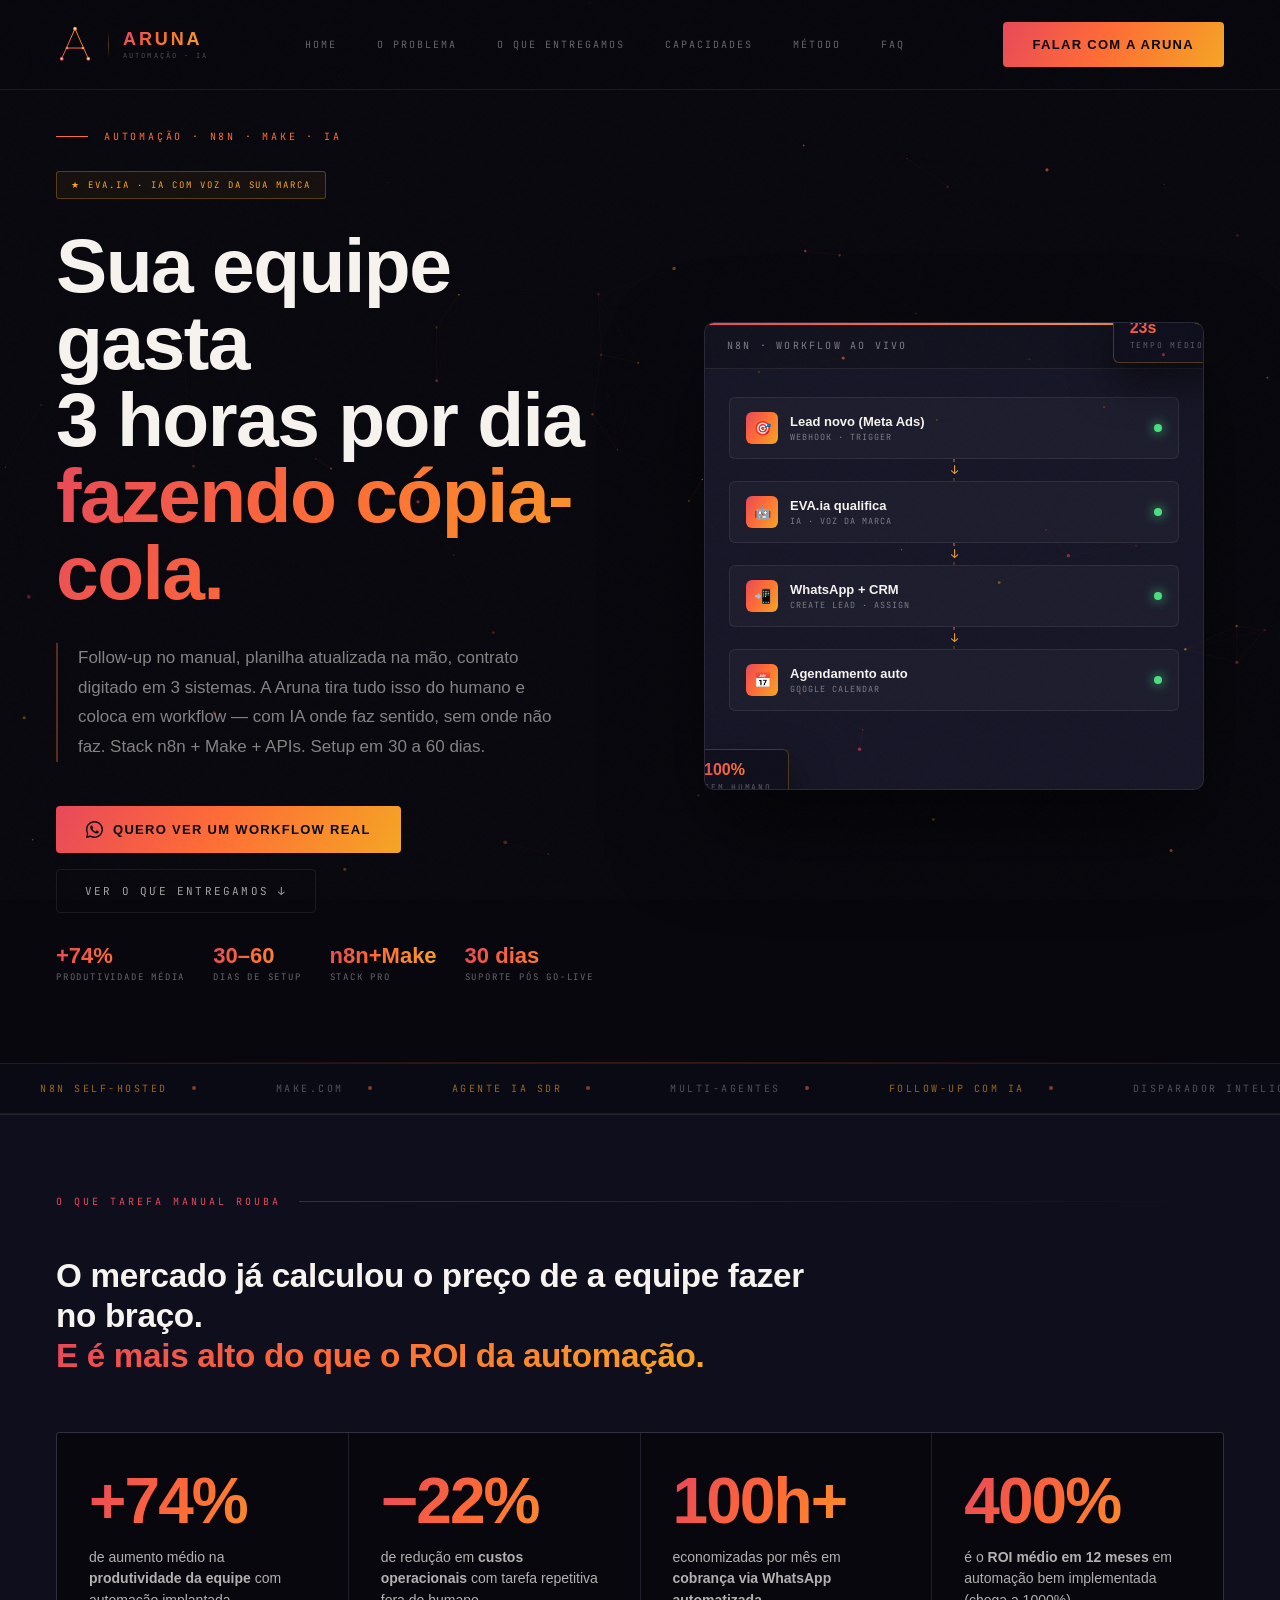
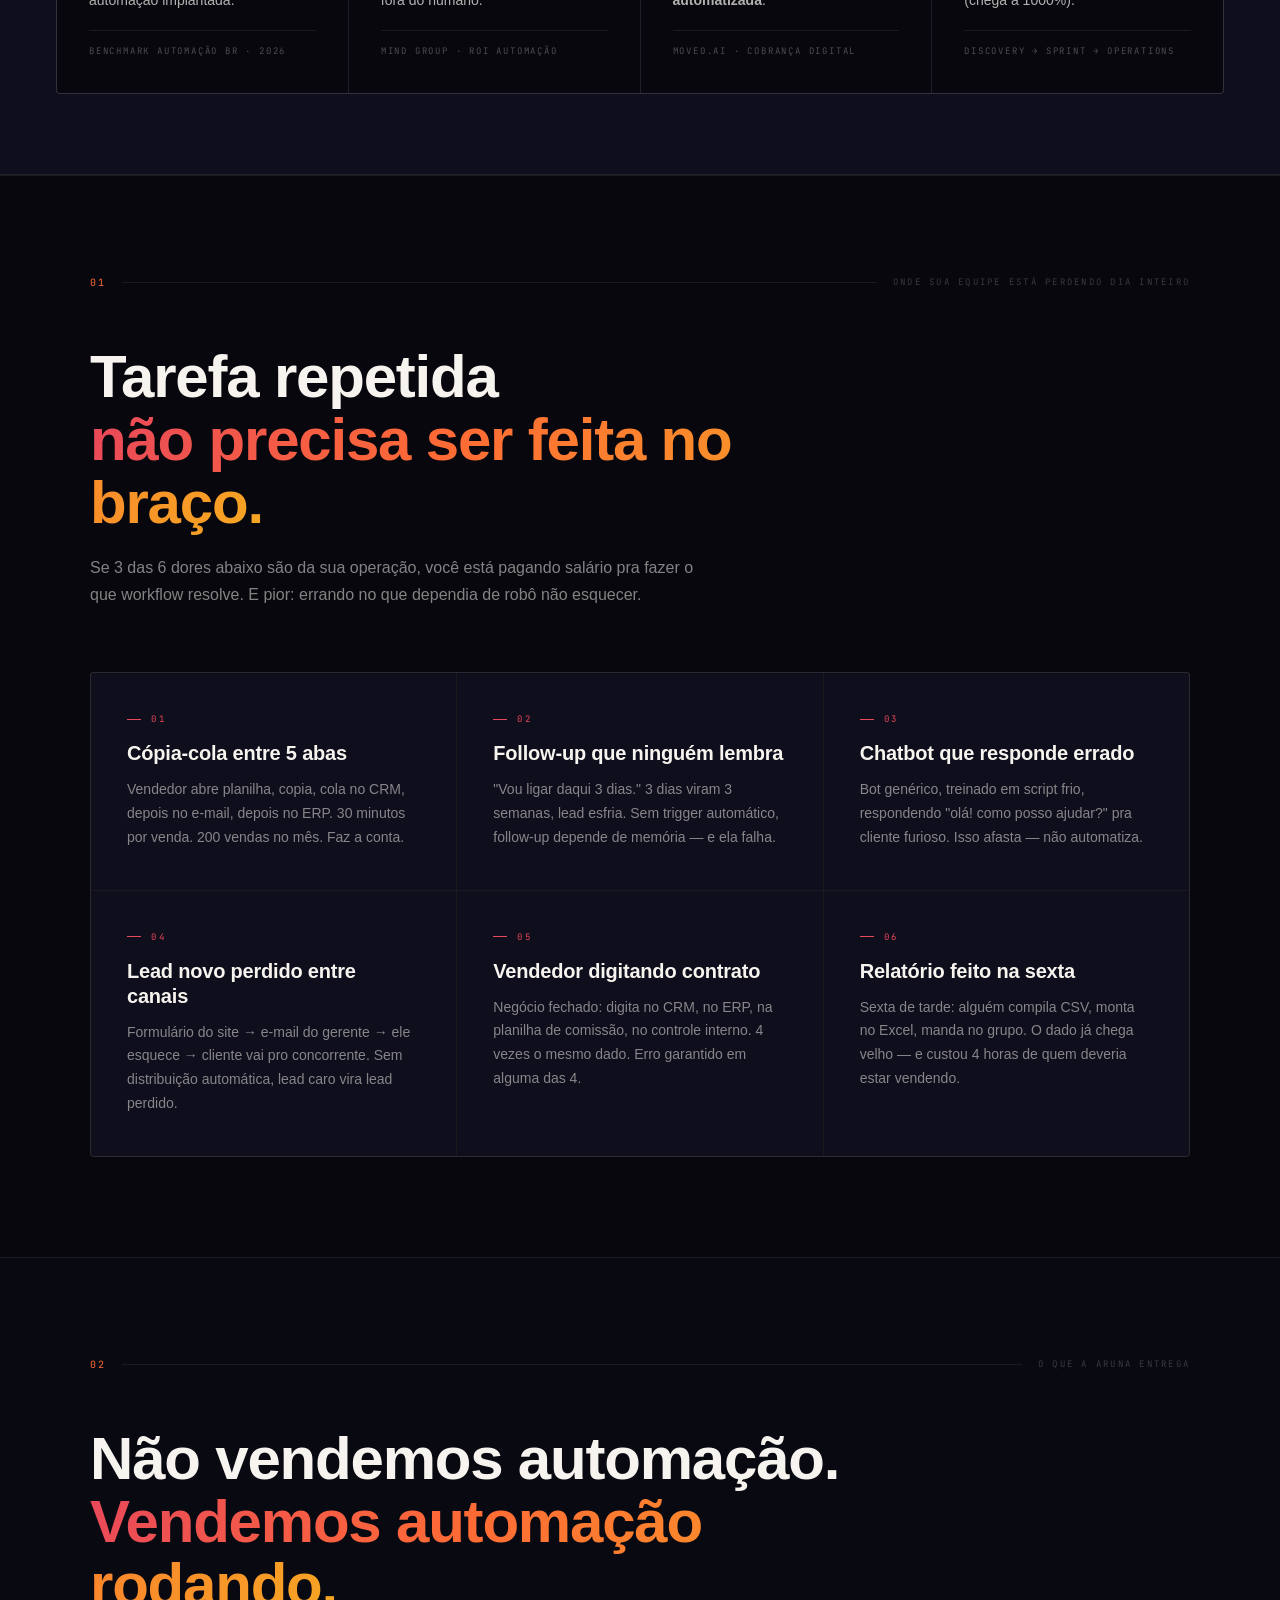
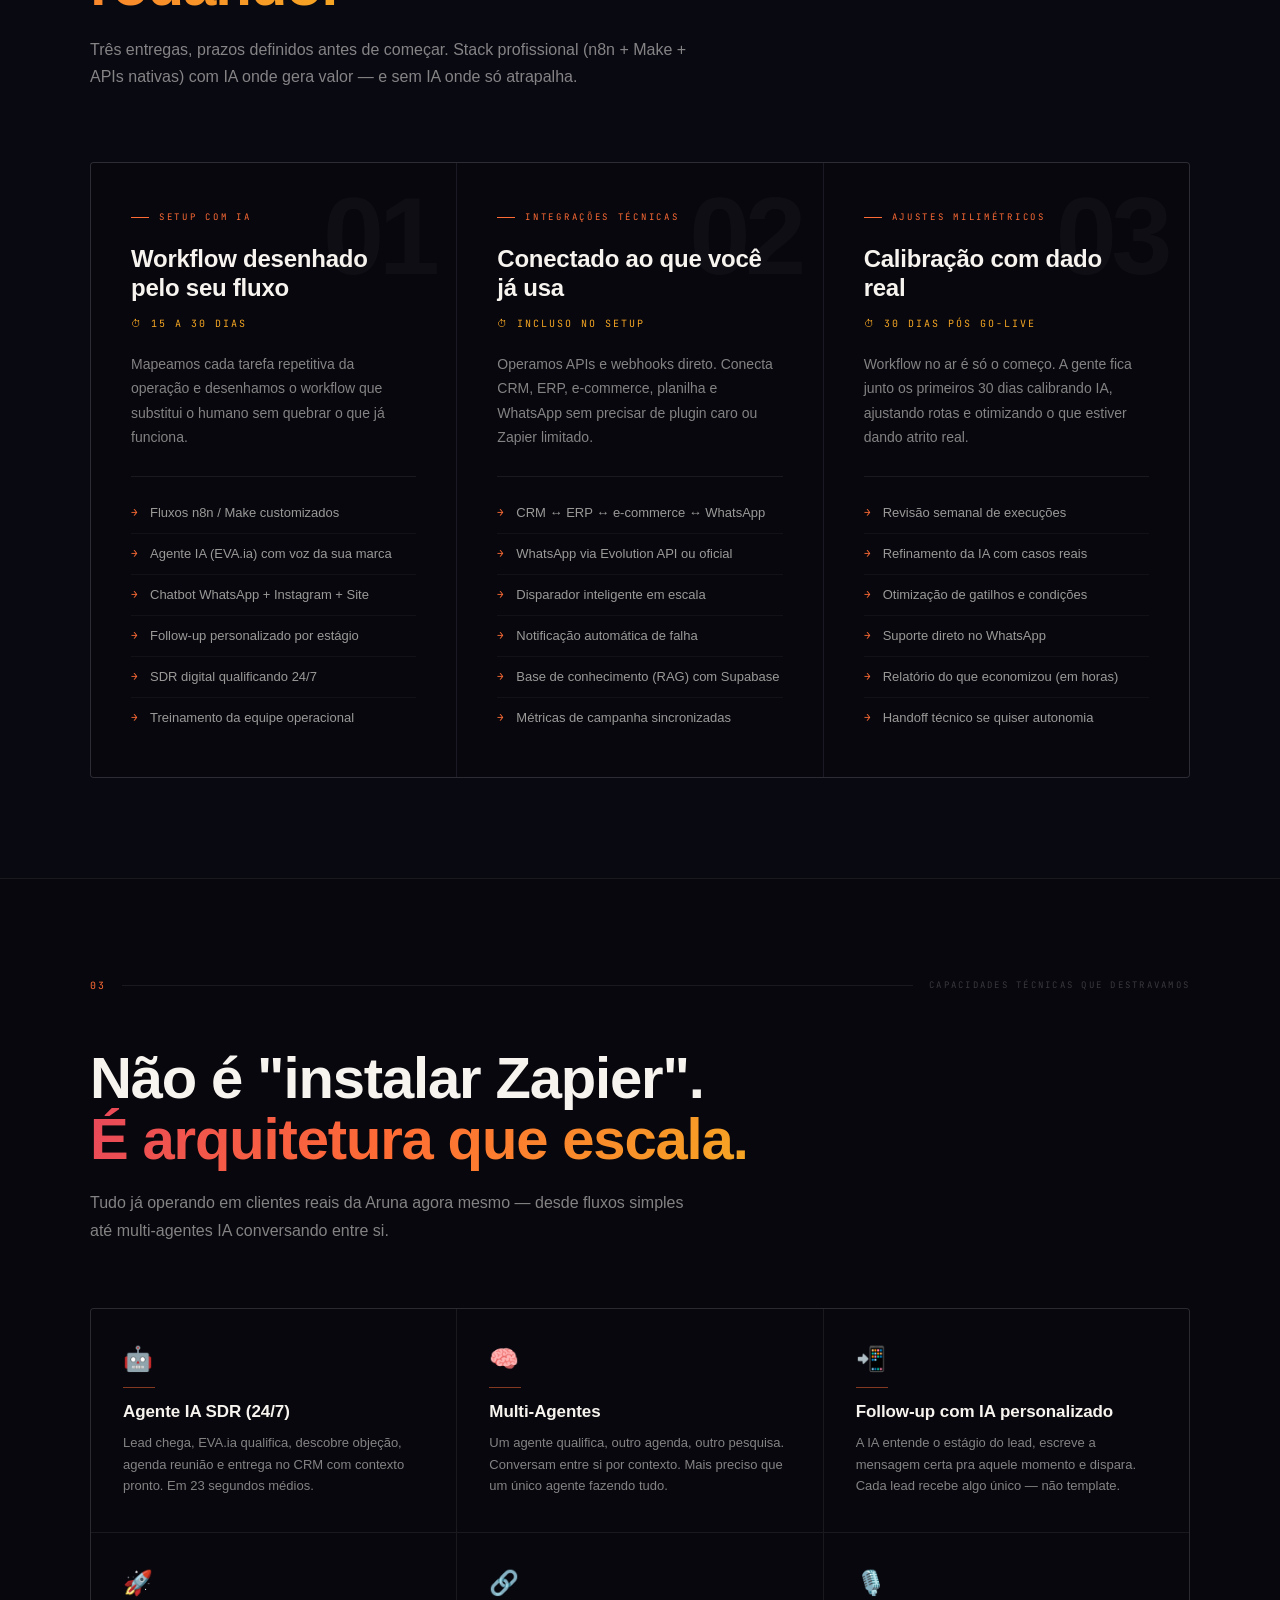
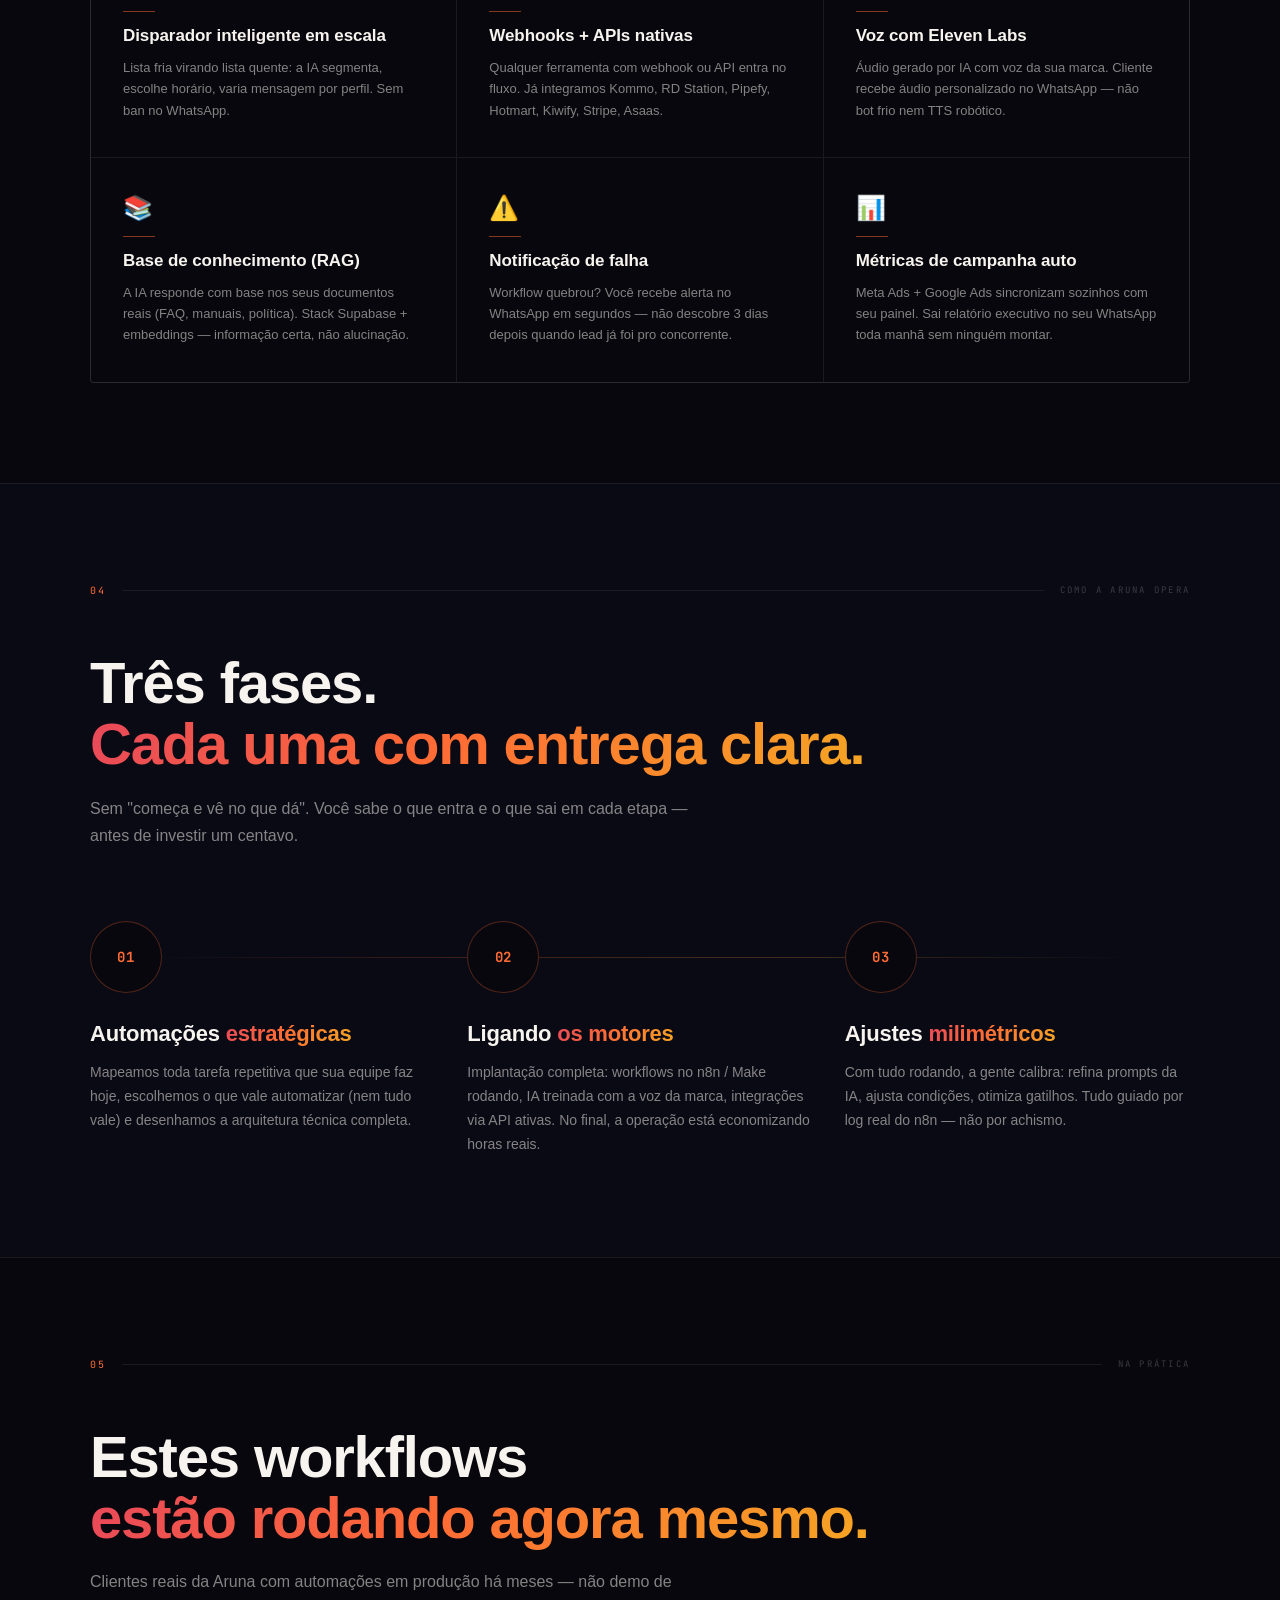
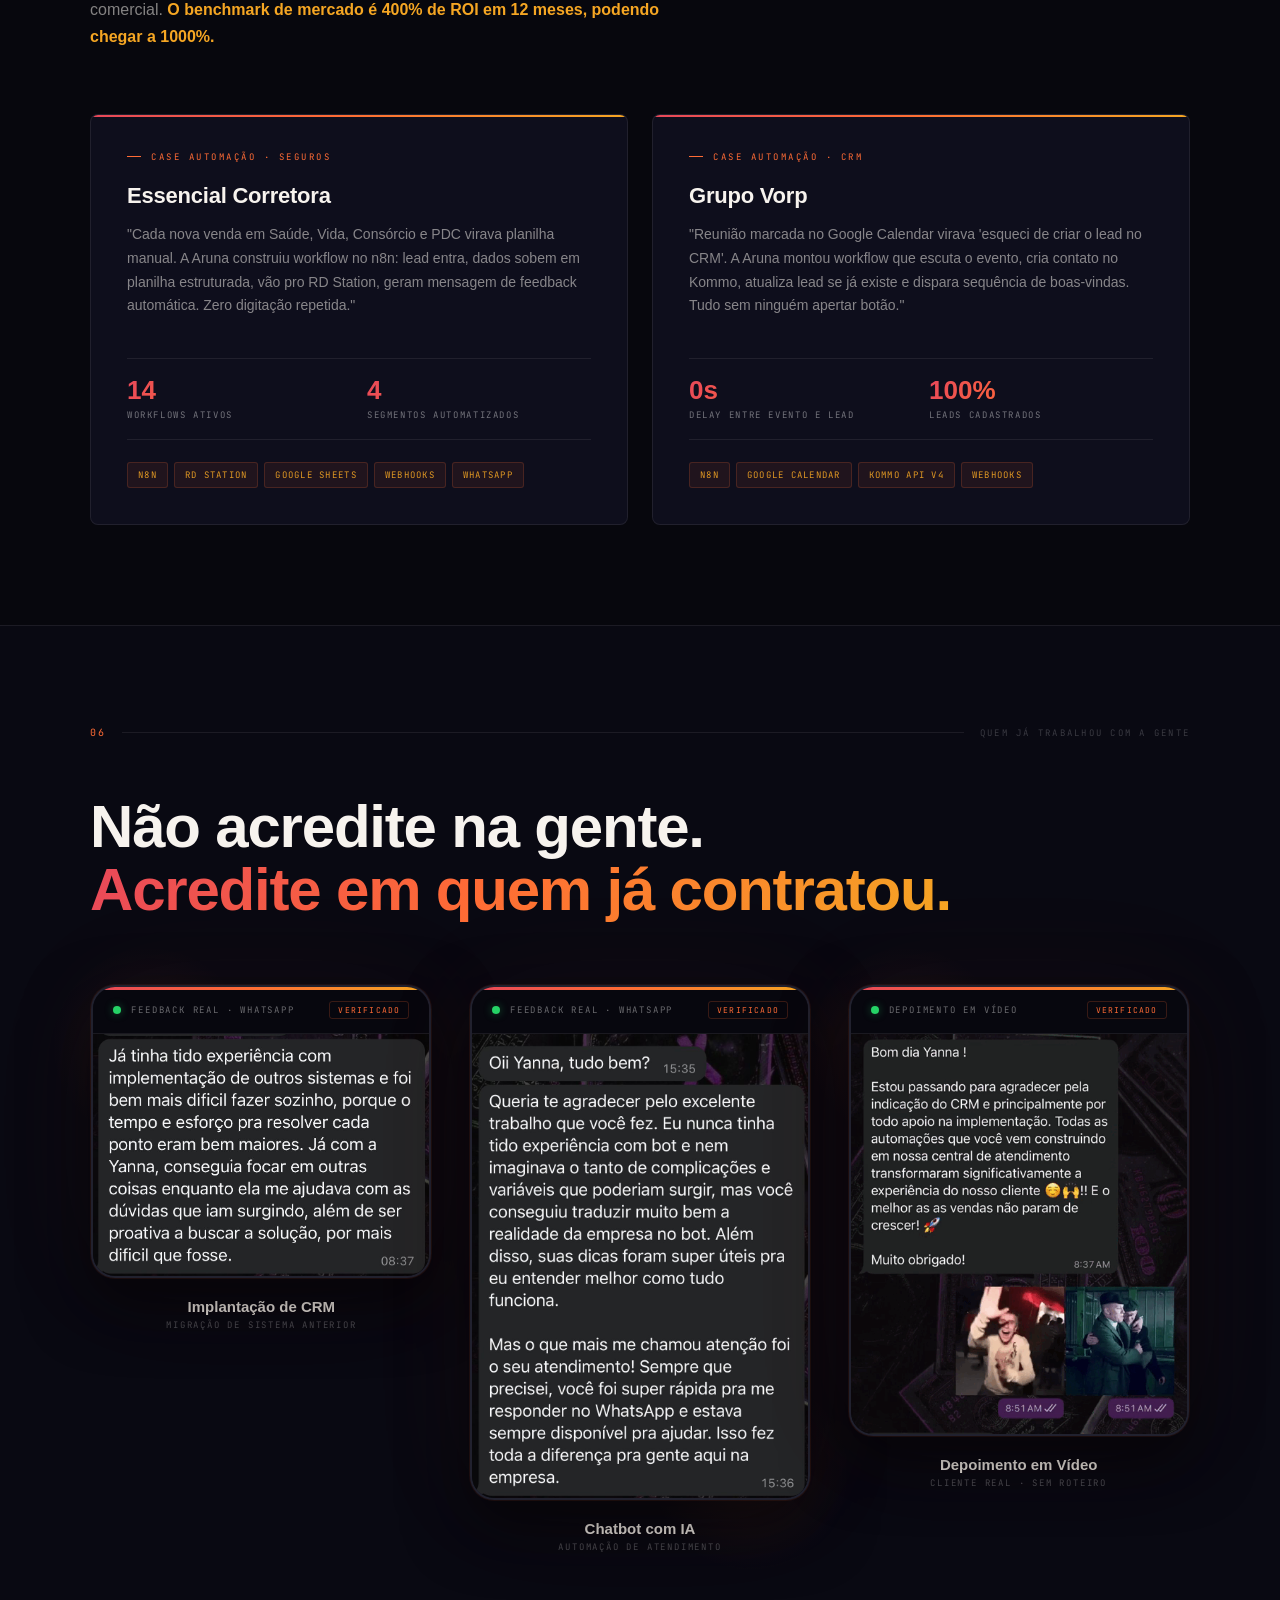
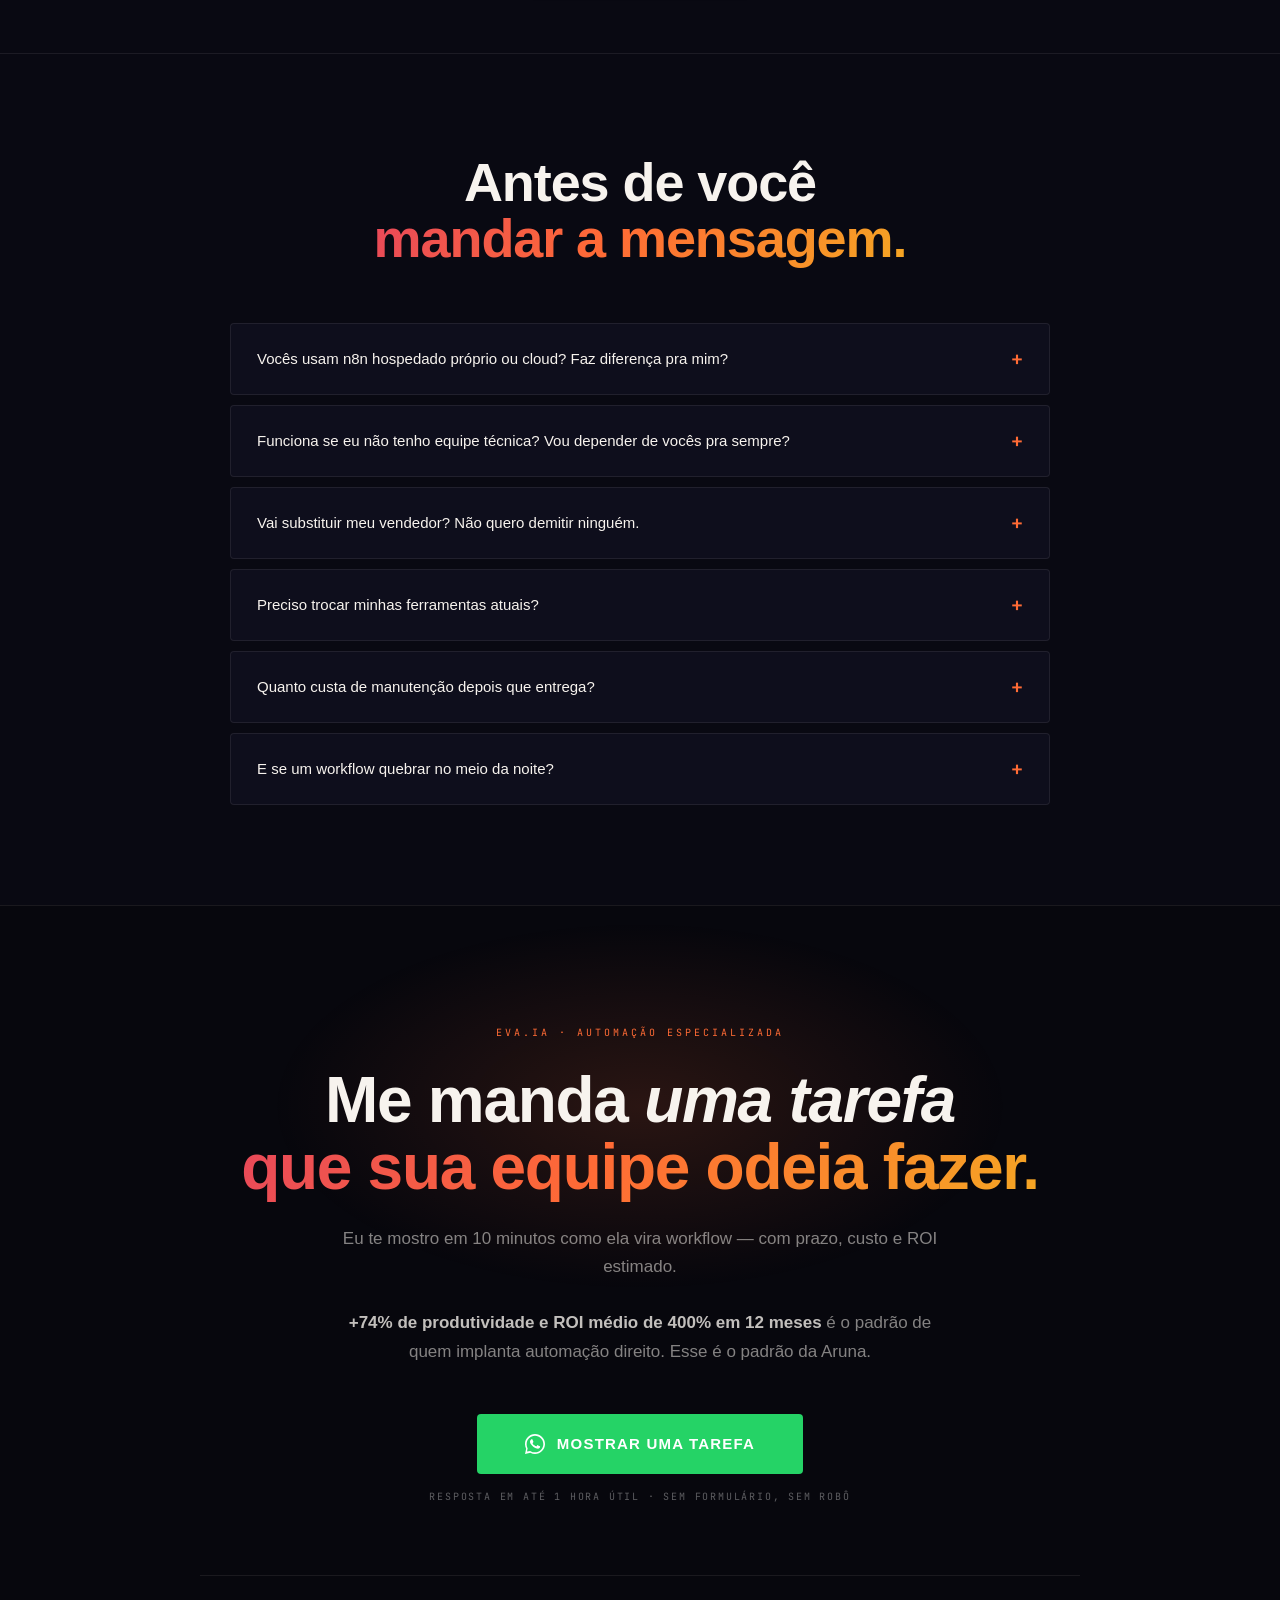
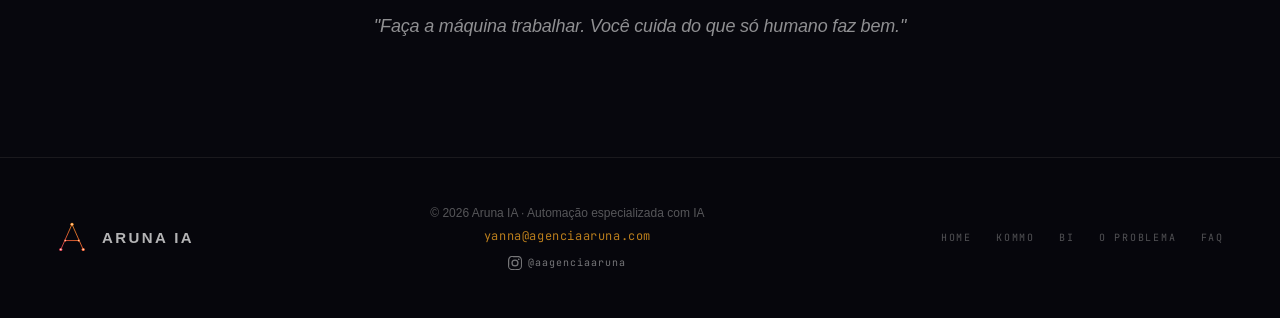
==== automacao/index.html @ 398c323d "Adiciona depoimentos (feedback1, feedback2, feedback-video) nas 3 LPs de produto" ====
<!DOCTYPE html>
<html lang="pt-BR">
<head>
  <meta charset="UTF-8">
  <meta name="viewport" content="width=device-width, initial-scale=1.0">
  <title>Automação de Processos pela Aruna — n8n, Make, IA com voz da sua marca</title>
  <meta name="description" content="Aruna automatiza follow-up, atendimento, integração entre sistemas e tarefa repetitiva. Stack n8n + Make + IA. Setup em 30 a 60 dias.">
  <link rel="icon" type="image/svg+xml" href="/favicon.svg">
  <meta property="og:type" content="website">
  <meta property="og:url" content="https://agenciaaruna.com/automacao/">
  <meta property="og:title" content="Automação pela Aruna — n8n, Make e IA com voz da sua marca">
  <meta property="og:description" content="Sua equipe gasta 3 horas por dia em tarefa que um robô faz. A Aruna tira tudo isso do humano e coloca em workflow. ROI médio de 400% em 12 meses.">
  <meta property="og:image" content="https://agenciaaruna.com/dashboard-comercial.png">
  <meta property="og:site_name" content="Agência Aruna">
  <meta property="og:locale" content="pt_BR">
  <meta name="twitter:card" content="summary_large_image">
  <!-- Meta Pixel Code -->
  <script>
    !function(f,b,e,v,n,t,s)
    {if(f.fbq)return;n=f.fbq=function(){n.callMethod?
    n.callMethod.apply(n,arguments):n.queue.push(arguments)};
    if(!f._fbq)f._fbq=n;n.push=n;n.loaded=!0;n.version='2.0';
    n.queue=[];t=b.createElement(e);t.async=!0;
    t.src=v;s=b.getElementsByTagName(e)[0];
    s.parentNode.insertBefore(t,s)}(window, document,'script',
    'https://connect.facebook.net/en_US/fbevents.js');
    fbq('init', '805389752641637');
    fbq('track', 'PageView');
  </script>
  <!-- End Meta Pixel Code -->
  <link rel="preconnect" href="https://fonts.googleapis.com">
  <link rel="preconnect" href="https://api.fontshare.com">
  <link href="https://api.fontshare.com/v2/css?f[]=cabinet-grotesk@300,400,500,700,800&display=swap" rel="stylesheet">
  <link href="https://fonts.googleapis.com/css2?family=JetBrains+Mono:wght@400;500;700&display=swap" rel="stylesheet">
  <style>
    *, *::before, *::after { margin: 0; padding: 0; box-sizing: border-box; }
    :root {
      --coral:   #E8485A; --orange:  #FF6B35; --amber:   #F5A623;
      --dark:    #07070D; --dark-2:  #0E0E1C; --dark-3:  #151526;
      --light:   #F7F3EE; --muted:   rgba(247,243,238,0.52);
      --faint:   rgba(247,243,238,0.16); --rule: rgba(247,243,238,0.08);
      --grad:    linear-gradient(120deg, var(--coral) 0%, var(--orange) 45%, var(--amber) 100%);
    }
    html { scroll-behavior: smooth; }
    body { background: var(--dark); color: var(--light); font-family: 'Cabinet Grotesk', sans-serif; overflow-x: hidden; }
    body::after {
      content: ''; position: fixed; inset: 0; z-index: 9999; pointer-events: none; opacity: 0.028;
      background-image: url("data:image/svg+xml,%3Csvg viewBox='0 0 512 512' xmlns='http://www.w3.org/2000/svg'%3E%3Cfilter id='n'%3E%3CfeTurbulence type='fractalNoise' baseFrequency='0.9' numOctaves='4' stitchTiles='stitch'/%3E%3C/filter%3E%3Crect width='100%25' height='100%25' filter='url(%23n)'/%3E%3C/svg%3E");
      background-size: 180px 180px;
    }
    .grad-text { background: var(--grad); -webkit-background-clip: text; -webkit-text-fill-color: transparent; background-clip: text; }

    .btn-primary { display: inline-flex; align-items: center; gap: 10px; padding: 15px 30px; background: var(--grad); color: var(--dark); font-family: 'Cabinet Grotesk', sans-serif; font-weight: 700; font-size: 13px; letter-spacing: 0.1em; text-transform: uppercase; border: none; border-radius: 4px; cursor: pointer; text-decoration: none; transition: opacity .2s, transform .2s, box-shadow .2s; }
    .btn-primary:hover { opacity: .88; transform: translateY(-2px); box-shadow: 0 16px 40px rgba(255,107,53,.3); }
    .btn-ghost { display: inline-flex; align-items: center; gap: 8px; padding: 14px 28px; background: transparent; color: rgba(247,243,238,.65); font-family: 'JetBrains Mono', monospace; font-weight: 400; font-size: 11px; letter-spacing: 0.2em; text-transform: uppercase; border: 1px solid var(--rule); border-radius: 4px; cursor: pointer; text-decoration: none; transition: border-color .2s, color .2s; }
    .btn-ghost:hover { border-color: rgba(255,107,53,.4); color: var(--light); }
    .btn-whatsapp { display: inline-flex; align-items: center; gap: 12px; padding: 20px 48px; background: #25D366; color: #fff; font-family: 'Cabinet Grotesk', sans-serif; font-weight: 700; font-size: 15px; letter-spacing: 0.08em; text-transform: uppercase; border: none; border-radius: 4px; cursor: pointer; text-decoration: none; transition: opacity .2s, transform .2s, box-shadow .2s; }
    .btn-whatsapp:hover { opacity: .9; transform: translateY(-2px); box-shadow: 0 16px 48px rgba(37,211,102,.3); }
    .btn-whatsapp svg { width: 20px; height: 20px; fill: #fff; flex-shrink: 0; }

    #constellation-canvas { position: fixed; inset: 0; z-index: 50; pointer-events: none; opacity: 1; }

    nav { position: fixed; top: 0; left: 0; right: 0; z-index: 100; padding: 22px 56px; display: flex; align-items: center; justify-content: space-between; backdrop-filter: blur(24px); -webkit-backdrop-filter: blur(24px); background: rgba(7,7,13,.75); border-bottom: 1px solid var(--rule); transition: padding .3s; }
    nav.scrolled { padding: 15px 56px; }
    .nav-logo { display: flex; align-items: center; gap: 14px; text-decoration: none; }
    .nav-logo svg { width: 38px; height: 38px; }
    .nav-divider { width: 1px; height: 28px; background: linear-gradient(180deg, transparent, rgba(245,166,35,.3), transparent); }
    .nav-wordmark { display: flex; flex-direction: column; gap: 3px; }
    .nav-name { font-weight: 700; font-size: 18px; letter-spacing: .16em; line-height: 1; background: var(--grad); -webkit-background-clip: text; -webkit-text-fill-color: transparent; background-clip: text; }
    .nav-tag { font-family: 'JetBrains Mono', monospace; font-size: 7px; letter-spacing: .3em; color: rgba(255,255,255,.28); text-transform: uppercase; }
    .nav-links { display: flex; align-items: center; gap: 40px; }
    .nav-links a { font-family: 'JetBrains Mono', monospace; font-size: 10px; letter-spacing: .2em; text-transform: uppercase; color: rgba(255,255,255,.38); text-decoration: none; transition: color .2s; }
    .nav-links a:hover, .nav-links a.active { color: var(--amber); }

    .hero { position: relative; z-index: 1; min-height: 100vh; display: grid; grid-template-columns: 1fr 540px; gap: 0; align-items: center; padding: 130px 56px 80px; overflow: hidden; }
    .hero::before { content: ''; position: absolute; bottom: 0; left: 0; right: 0; height: 1px; background: linear-gradient(90deg, transparent, rgba(255,107,53,.2), transparent); }
    .hero-left { padding-right: 48px; display: flex; flex-direction: column; gap: 0; }
    .hero-kicker { display: flex; align-items: center; gap: 16px; margin-bottom: 28px; animation: fadeUp .7s both; }
    .hero-kicker-line { width: 32px; height: 1px; background: var(--orange); }
    .hero-kicker-text { font-family: 'JetBrains Mono', monospace; font-size: 10px; letter-spacing: .28em; text-transform: uppercase; color: var(--orange); }
    .hero-partner-tag { display: inline-flex; align-items: center; gap: 10px; padding: 7px 14px; border: 1px solid rgba(245,166,35,.3); border-radius: 3px; background: rgba(245,166,35,.06); font-family: 'JetBrains Mono', monospace; font-size: 9px; letter-spacing: .22em; text-transform: uppercase; color: var(--amber); margin-bottom: 28px; width: max-content; animation: fadeUp .7s .05s both; }
    .hero-title { font-size: clamp(46px, 6vw, 80px); font-weight: 700; line-height: 1.0; letter-spacing: -0.02em; margin-bottom: 32px; animation: fadeUp .7s .12s both; }
    .hero-title em { font-style: normal; display: block; background: var(--grad); -webkit-background-clip: text; -webkit-text-fill-color: transparent; background-clip: text; }
    .hero-sub { font-size: 17px; font-weight: 400; line-height: 1.75; color: var(--muted); max-width: 520px; margin-bottom: 44px; border-left: 2px solid rgba(255,107,53,.35); padding-left: 20px; animation: fadeUp .7s .24s both; }
    .hero-cta { display: flex; align-items: center; gap: 16px; flex-wrap: wrap; animation: fadeUp .7s .36s both; }
    .hero-trust { margin-top: 32px; display: flex; gap: 28px; flex-wrap: wrap; animation: fadeUp .7s .48s both; }
    .hero-trust-item { display: flex; flex-direction: column; gap: 4px; }
    .hero-trust-val { font-size: 22px; font-weight: 700; line-height: 1; background: var(--grad); -webkit-background-clip: text; -webkit-text-fill-color: transparent; background-clip: text; }
    .hero-trust-lab { font-family: 'JetBrains Mono', monospace; font-size: 9px; letter-spacing: .2em; text-transform: uppercase; color: rgba(255,255,255,.38); }

    .hero-right { position: relative; display: flex; align-items: center; justify-content: center; animation: fadeIn 1.2s .5s both; }
    /* WORKFLOW MOCK */
    .wf-mock { width: 100%; max-width: 500px; border-radius: 10px; background: var(--dark-3); border: 1px solid rgba(255,255,255,.08); box-shadow: 0 40px 90px rgba(0,0,0,.6); overflow: hidden; position: relative; }
    .wf-mock::before { content: ''; position: absolute; top: 0; left: 0; right: 0; height: 2px; background: var(--grad); }
    .wf-mock-header { display: flex; align-items: center; justify-content: space-between; padding: 16px 22px; border-bottom: 1px solid var(--rule); background: rgba(0,0,0,.2); }
    .wf-mock-title { font-family: 'JetBrains Mono', monospace; font-size: 10px; letter-spacing: .22em; color: rgba(255,255,255,.45); text-transform: uppercase; }
    .wf-mock-dots { display: flex; gap: 5px; }
    .wf-mock-dot { width: 7px; height: 7px; border-radius: 50%; }
    .wf-mock-dot:nth-child(1) { background: var(--coral); }
    .wf-mock-dot:nth-child(2) { background: var(--amber); }
    .wf-mock-dot:nth-child(3) { background: rgba(255,255,255,.15); }
    .wf-canvas { padding: 28px 24px; min-height: 420px; }
    .wf-node { display: flex; align-items: center; gap: 12px; padding: 14px 16px; background: rgba(255,255,255,.03); border: 1px solid rgba(255,255,255,.08); border-radius: 6px; position: relative; transition: background .3s, border-color .3s; }
    .wf-node:hover { background: rgba(255,107,53,.05); border-color: rgba(255,107,53,.25); }
    .wf-node-icon { width: 32px; height: 32px; border-radius: 6px; background: var(--grad); display: flex; align-items: center; justify-content: center; font-size: 14px; flex-shrink: 0; }
    .wf-node-text { flex: 1; }
    .wf-node-name { font-size: 13px; font-weight: 700; color: var(--light); margin-bottom: 2px; }
    .wf-node-desc { font-family: 'JetBrains Mono', monospace; font-size: 8.5px; letter-spacing: .12em; color: rgba(255,255,255,.42); text-transform: uppercase; }
    .wf-pulse { width: 8px; height: 8px; border-radius: 50%; background: #4ADE80; box-shadow: 0 0 12px #4ADE80; animation: pulse 1.6s ease-in-out infinite; }
    @keyframes pulse { 0%, 100% { opacity: 1; } 50% { opacity: .35; } }
    .wf-connector { width: 2px; height: 22px; background: linear-gradient(180deg, rgba(255,107,53,.5), rgba(245,166,35,.2)); margin: 0 auto; position: relative; }
    .wf-connector::after { content: '↓'; position: absolute; top: 50%; left: 50%; transform: translate(-50%,-50%); color: var(--amber); font-size: 12px; background: var(--dark-3); padding: 0 4px; font-family: 'JetBrains Mono', monospace; }
    .wf-float-badge { position: absolute; padding: 12px 16px; background: var(--dark-2); border: 1px solid rgba(245,166,35,.28); border-radius: 6px; box-shadow: 0 20px 40px rgba(0,0,0,.5); }
    .wf-float-badge .fb-val { font-size: 16px; font-weight: 700; line-height: 1; background: var(--grad); -webkit-background-clip: text; -webkit-text-fill-color: transparent; background-clip: text; }
    .wf-float-badge .fb-lab { font-family: 'JetBrains Mono', monospace; font-size: 8px; letter-spacing: .22em; color: rgba(255,255,255,.32); text-transform: uppercase; margin-top: 4px; }
    .wf-badge-1 { top: -16px; right: -18px; }
    .wf-badge-2 { bottom: -16px; left: -18px; }

    .marquee-strip { position: relative; z-index: 1; border-top: 1px solid var(--rule); border-bottom: 1px solid var(--rule); padding: 18px 0; overflow: hidden; background: rgba(14,14,28,.6); }
    .marquee-track { display: flex; gap: 0; animation: marqueeScroll 32s linear infinite; width: max-content; }
    .marquee-track:hover { animation-play-state: paused; }
    @keyframes marqueeScroll { 0% { transform: translateX(0); } 100% { transform: translateX(-50%); } }
    .marquee-item { display: flex; align-items: center; gap: 24px; padding: 0 40px; font-family: 'JetBrains Mono', monospace; font-size: 10px; letter-spacing: .25em; text-transform: uppercase; color: rgba(247,243,238,.3); white-space: nowrap; }
    .marquee-dot { width: 4px; height: 4px; border-radius: 50%; background: var(--orange); opacity: .5; flex-shrink: 0; }
    .marquee-item.hi { color: rgba(245,166,35,.6); }

    .stats-belt { padding: 80px 56px; background: var(--dark-2); border-top: 1px solid var(--rule); border-bottom: 1px solid var(--rule); position: relative; z-index: 2; }
    .stats-belt-inner { max-width: 1200px; margin: 0 auto; }
    .stats-belt-head { display: flex; align-items: center; gap: 18px; margin-bottom: 48px; }
    .stats-belt-eyebrow { font-family: 'JetBrains Mono', monospace; font-size: 10px; letter-spacing: .3em; color: var(--coral); text-transform: uppercase; }
    .stats-belt-rule { flex: 1; height: 1px; background: linear-gradient(90deg, rgba(232,72,90,.35), transparent); }
    .stats-belt-title { font-size: clamp(24px, 2.6vw, 34px); font-weight: 700; letter-spacing: -.01em; line-height: 1.2; margin-bottom: 56px; max-width: 780px; }
    .stats-belt-title em { font-style: normal; background: var(--grad); -webkit-background-clip: text; -webkit-text-fill-color: transparent; background-clip: text; }
    .stats-belt-grid { display: grid; grid-template-columns: repeat(4, 1fr); gap: 1px; border: 1px solid var(--rule); border-radius: 4px; overflow: hidden; background: var(--rule); }
    .stat-card { background: var(--dark); padding: 36px 32px; transition: background .3s; position: relative; overflow: hidden; }
    .stat-card::before { content: ''; position: absolute; bottom: 0; left: 0; right: 0; height: 2px; background: var(--grad); transform: scaleX(0); transform-origin: left; transition: transform .4s; }
    .stat-card:hover::before { transform: scaleX(1); }
    .stat-num { font-size: clamp(44px, 5vw, 68px); font-weight: 700; line-height: 1; letter-spacing: -.03em; margin-bottom: 14px; background: var(--grad); -webkit-background-clip: text; -webkit-text-fill-color: transparent; background-clip: text; }
    .stat-desc { font-size: 14px; color: rgba(247,243,238,.72); line-height: 1.55; margin-bottom: 18px; font-weight: 400; }
    .stat-source { font-family: 'JetBrains Mono', monospace; font-size: 9px; letter-spacing: .2em; color: rgba(255,255,255,.28); text-transform: uppercase; padding-top: 14px; border-top: 1px solid var(--rule); }

    section { position: relative; z-index: 2; }
    .section-label { display: flex; align-items: center; gap: 16px; margin-bottom: 56px; }
    .section-label-num { font-family: 'JetBrains Mono', monospace; font-size: 10px; letter-spacing: .2em; color: var(--orange); text-transform: uppercase; }
    .section-label-rule { flex: 1; height: 1px; background: var(--rule); }
    .section-label-tag { font-family: 'JetBrains Mono', monospace; font-size: 9px; letter-spacing: .25em; color: rgba(255,255,255,.2); text-transform: uppercase; }

    .problema { padding: 100px 56px; border-top: 1px solid var(--rule); }
    .problema-inner { max-width: 1100px; margin: 0 auto; }
    .problema-head { margin-bottom: 64px; max-width: 780px; }
    .problema-title { font-size: clamp(36px, 5vw, 60px); font-weight: 700; line-height: 1.05; letter-spacing: -0.02em; }
    .problema-sub { margin-top: 20px; font-size: 16px; color: var(--muted); max-width: 620px; line-height: 1.7; }
    .problema-grid { display: grid; grid-template-columns: repeat(3, 1fr); gap: 1px; border: 1px solid var(--rule); border-radius: 4px; overflow: hidden; background: var(--rule); }
    .problema-card { background: var(--dark-2); padding: 40px 36px; position: relative; overflow: hidden; transition: background .3s; }
    .problema-card:hover { background: rgba(21,21,38,.95); }
    .problema-card-num { font-family: 'JetBrains Mono', monospace; font-size: 9px; letter-spacing: .28em; color: var(--coral); text-transform: uppercase; margin-bottom: 16px; display: flex; align-items: center; gap: 10px; }
    .problema-card-num::before { content: ''; display: block; width: 14px; height: 1px; background: var(--coral); }
    .problema-card-title { font-size: 20px; font-weight: 700; line-height: 1.25; margin-bottom: 12px; letter-spacing: -.01em; }
    .problema-card-desc { font-size: 14px; color: var(--muted); line-height: 1.7; }

    .solucao { padding: 100px 56px; border-top: 1px solid var(--rule); background: rgba(14,14,28,.4); }
    .solucao-inner { max-width: 1100px; margin: 0 auto; }
    .solucao-head { margin-bottom: 72px; max-width: 780px; }
    .solucao-title { font-size: clamp(36px, 5vw, 60px); font-weight: 700; line-height: 1.05; letter-spacing: -0.02em; }
    .solucao-sub { margin-top: 20px; font-size: 16px; color: var(--muted); max-width: 620px; line-height: 1.7; }
    .solucao-grid { display: grid; grid-template-columns: repeat(3, 1fr); gap: 1px; border: 1px solid var(--rule); border-radius: 4px; overflow: hidden; background: var(--rule); }
    .sol-card { background: var(--dark); padding: 48px 40px; position: relative; overflow: hidden; transition: background .3s; }
    .sol-card::before { content: ''; position: absolute; top: 0; left: 0; right: 0; height: 2px; background: var(--grad); transform: scaleX(0); transform-origin: left; transition: transform .4s; }
    .sol-card:hover::before { transform: scaleX(1); }
    .sol-big-num { font-family: 'Cabinet Grotesk', sans-serif; font-size: 110px; font-weight: 700; line-height: 1; color: rgba(255,255,255,.03); position: absolute; top: 18px; right: 22px; letter-spacing: -.05em; pointer-events: none; user-select: none; }
    .sol-label { font-family: 'JetBrains Mono', monospace; font-size: 9px; letter-spacing: .3em; text-transform: uppercase; color: var(--orange); margin-bottom: 22px; display: flex; align-items: center; gap: 10px; }
    .sol-label::before { content: ''; display: block; width: 18px; height: 1px; background: var(--orange); }
    .sol-title { font-size: 24px; font-weight: 700; letter-spacing: -.01em; line-height: 1.2; margin-bottom: 14px; }
    .sol-prazo { font-family: 'JetBrains Mono', monospace; font-size: 10px; letter-spacing: .2em; color: var(--amber); margin-bottom: 22px; text-transform: uppercase; }
    .sol-desc { font-size: 14px; color: var(--muted); line-height: 1.75; margin-bottom: 26px; border-bottom: 1px solid var(--rule); padding-bottom: 26px; }
    .sol-items { list-style: none; display: flex; flex-direction: column; gap: 10px; }
    .sol-items li { display: flex; align-items: flex-start; gap: 12px; font-size: 13px; color: rgba(247,243,238,.62); line-height: 1.55; padding-bottom: 10px; border-bottom: 1px solid rgba(255,255,255,.04); }
    .sol-items li:last-child { border-bottom: none; padding-bottom: 0; }
    .sol-items li .arrow { color: var(--orange); flex-shrink: 0; font-size: 11px; margin-top: 1px; font-family: 'JetBrains Mono', monospace; }

    .features { padding: 100px 56px; border-top: 1px solid var(--rule); }
    .features-inner { max-width: 1100px; margin: 0 auto; }
    .features-head { margin-bottom: 64px; max-width: 780px; }
    .features-title { font-size: clamp(36px, 5vw, 58px); font-weight: 700; line-height: 1.05; letter-spacing: -0.02em; }
    .features-sub { margin-top: 20px; font-size: 16px; color: var(--muted); max-width: 620px; line-height: 1.7; }
    .features-grid { display: grid; grid-template-columns: repeat(3, 1fr); gap: 1px; border: 1px solid var(--rule); border-radius: 4px; overflow: hidden; background: var(--rule); }
    .feat-card { background: var(--dark); padding: 36px 32px; position: relative; transition: background .3s; }
    .feat-card:hover { background: rgba(14,14,28,.98); }
    .feat-icon { font-size: 24px; margin-bottom: 14px; display: block; }
    .feat-rule { width: 32px; height: 1px; background: var(--orange); margin-bottom: 14px; opacity: .5; }
    .feat-title { font-size: 17px; font-weight: 700; letter-spacing: -.005em; margin-bottom: 10px; line-height: 1.2; }
    .feat-desc { font-size: 13px; color: var(--muted); line-height: 1.65; }

    .metodo { padding: 100px 56px; border-top: 1px solid var(--rule); background: rgba(14,14,28,.6); }
    .metodo-inner { max-width: 1100px; margin: 0 auto; }
    .metodo-head { margin-bottom: 72px; max-width: 780px; }
    .metodo-title { font-size: clamp(36px, 5vw, 58px); font-weight: 700; line-height: 1.05; letter-spacing: -0.02em; }
    .metodo-sub { margin-top: 20px; font-size: 16px; color: var(--muted); max-width: 620px; line-height: 1.7; }
    .metodo-steps { display: grid; grid-template-columns: repeat(3, 1fr); gap: 32px; position: relative; }
    .metodo-steps::before { content: ''; position: absolute; top: 36px; left: 5%; right: 5%; height: 1px; background: linear-gradient(90deg, transparent, rgba(255,107,53,.22), rgba(245,166,35,.22), transparent); }
    .met-step { position: relative; padding-top: 0; }
    .met-step-num { display: flex; align-items: center; justify-content: center; width: 72px; height: 72px; border-radius: 50%; background: var(--dark); border: 1px solid rgba(255,107,53,.3); font-family: 'JetBrains Mono', monospace; font-size: 14px; font-weight: 700; color: var(--orange); letter-spacing: .05em; margin-bottom: 28px; position: relative; z-index: 2; }
    .met-step-title { font-size: 22px; font-weight: 700; line-height: 1.2; margin-bottom: 14px; letter-spacing: -.01em; }
    .met-step-title em { font-style: normal; background: var(--grad); -webkit-background-clip: text; -webkit-text-fill-color: transparent; background-clip: text; }
    .met-step-desc { font-size: 14px; color: var(--muted); line-height: 1.7; }

    .prova { padding: 100px 56px; border-top: 1px solid var(--rule); }
    .prova-inner { max-width: 1100px; margin: 0 auto; }
    .prova-head { margin-bottom: 64px; max-width: 780px; }
    .prova-title { font-size: clamp(36px, 5vw, 58px); font-weight: 700; line-height: 1.05; letter-spacing: -0.02em; }
    .prova-sub { margin-top: 20px; font-size: 16px; color: var(--muted); max-width: 620px; line-height: 1.7; }
    .prova-case-grid { display: grid; grid-template-columns: 1fr 1fr; gap: 24px; }
    .prova-case { display: flex; flex-direction: column; padding: 36px; background: var(--dark-2); border: 1px solid var(--rule); border-radius: 8px; position: relative; overflow: hidden; }
    .prova-case::before { content: ''; position: absolute; top: 0; left: 0; right: 0; height: 2px; background: var(--grad); }
    .case-tag { font-family: 'JetBrains Mono', monospace; font-size: 9px; letter-spacing: .28em; color: var(--orange); text-transform: uppercase; margin-bottom: 20px; display: flex; align-items: center; gap: 10px; }
    .case-tag::before { content: ''; display: block; width: 14px; height: 1px; background: var(--orange); }
    .case-cliente { font-size: 22px; font-weight: 700; margin-bottom: 14px; letter-spacing: -.01em; }
    .case-quote { font-size: 14px; color: var(--muted); line-height: 1.7; margin-bottom: 22px; }
    .case-stack { display: flex; flex-wrap: wrap; gap: 6px; margin-top: auto; }
    .case-stack span { font-family: 'JetBrains Mono', monospace; font-size: 9px; letter-spacing: .14em; padding: 6px 10px; background: rgba(255,107,53,.08); border: 1px solid rgba(255,107,53,.18); color: rgba(245,166,35,.9); border-radius: 3px; text-transform: uppercase; }
    .case-stats { display: grid; grid-template-columns: repeat(2, 1fr); gap: 16px; margin: 18px 0 22px; padding: 18px 0; border-top: 1px solid var(--rule); border-bottom: 1px solid var(--rule); }
    .case-stat-val { font-size: 26px; font-weight: 700; background: var(--grad); -webkit-background-clip: text; -webkit-text-fill-color: transparent; background-clip: text; line-height: 1; }
    .case-stat-lab { font-family: 'JetBrains Mono', monospace; font-size: 9px; letter-spacing: .18em; color: rgba(255,255,255,.42); text-transform: uppercase; margin-top: 6px; }

    .faq { padding: 100px 56px; border-top: 1px solid var(--rule); background: rgba(14,14,28,.4); }
    .faq-inner { max-width: 820px; margin: 0 auto; }
    .faq-head { margin-bottom: 56px; text-align: center; }
    .faq-title { font-size: clamp(36px, 5vw, 54px); font-weight: 700; line-height: 1.05; letter-spacing: -0.02em; }
    .faq-list { display: flex; flex-direction: column; gap: 10px; }
    .faq-item { border: 1px solid var(--rule); border-radius: 4px; overflow: hidden; background: var(--dark-2); transition: border-color .2s; }
    .faq-item.open { border-color: rgba(255,107,53,.28); }
    .faq-question { width: 100%; display: flex; align-items: center; justify-content: space-between; padding: 22px 26px; background: transparent; border: none; font-family: 'Cabinet Grotesk', sans-serif; font-size: 15px; font-weight: 500; color: var(--light); text-align: left; cursor: pointer; }
    .faq-arrow { color: var(--orange); font-size: 20px; transition: transform .3s; font-family: 'JetBrains Mono', monospace; }
    .faq-item.open .faq-arrow { transform: rotate(45deg); }
    .faq-answer { max-height: 0; overflow: hidden; transition: max-height .4s; }
    .faq-item.open .faq-answer { max-height: 500px; }
    .faq-answer-inner { padding: 0 26px 22px; font-size: 14px; color: var(--muted); line-height: 1.75; }

    .cta-section { padding: 120px 56px; border-top: 1px solid var(--rule); position: relative; overflow: hidden; text-align: center; }
    .cta-glow { position: absolute; top: 0; left: 50%; transform: translateX(-50%); width: 800px; height: 400px; background: radial-gradient(ellipse, rgba(255,107,53,.14), transparent 65%); pointer-events: none; }
    .cta-inner { max-width: 880px; margin: 0 auto; position: relative; }
    .cta-eyebrow { font-family: 'JetBrains Mono', monospace; font-size: 10px; letter-spacing: .3em; color: var(--orange); text-transform: uppercase; margin-bottom: 28px; }
    .cta-title { font-size: clamp(38px, 5vw, 66px); font-weight: 700; line-height: 1.05; letter-spacing: -0.02em; margin-bottom: 24px; }
    .cta-sub { font-size: 17px; color: var(--muted); line-height: 1.65; max-width: 620px; margin: 0 auto 48px; }
    .cta-action-note { margin-top: 16px; font-family: 'JetBrains Mono', monospace; font-size: 10px; letter-spacing: .18em; color: rgba(255,255,255,.35); text-transform: uppercase; }
    .cta-signature { margin-top: 72px; padding-top: 40px; border-top: 1px solid var(--rule); font-family: 'Cabinet Grotesk', sans-serif; font-weight: 300; font-style: italic; font-size: 18px; color: rgba(255,255,255,.55); letter-spacing: -.01em; }

    footer { border-top: 1px solid var(--rule); padding: 48px 56px; display: flex; align-items: center; justify-content: space-between; flex-wrap: wrap; gap: 24px; background: rgba(7,7,13,.6); position: relative; z-index: 2; }
    .footer-left { display: flex; align-items: center; gap: 14px; text-decoration: none; }
    .footer-left svg { width: 32px; height: 32px; }
    .footer-name { font-weight: 700; font-size: 15px; letter-spacing: .16em; color: rgba(255,255,255,.7); }
    .footer-center { display: flex; flex-direction: column; gap: 8px; align-items: center; font-size: 12px; }
    .footer-copy { color: rgba(255,255,255,.32); }
    .footer-email { color: rgba(245,166,35,.75); text-decoration: none; font-family: 'JetBrains Mono', monospace; letter-spacing: .05em; }
    .footer-social { display: flex; gap: 16px; margin-top: 4px; }
    .footer-social a { display: flex; align-items: center; gap: 6px; font-family: 'JetBrains Mono', monospace; font-size: 10px; color: rgba(255,255,255,.45); text-decoration: none; letter-spacing: .1em; }
    .footer-social svg { width: 14px; height: 14px; fill: rgba(255,255,255,.45); }
    .footer-links { display: flex; gap: 24px; flex-wrap: wrap; }
    .footer-links a { font-family: 'JetBrains Mono', monospace; font-size: 10px; color: rgba(255,255,255,.3); text-decoration: none; letter-spacing: .18em; text-transform: uppercase; }
    .footer-links a:hover { color: var(--amber); }

    .reveal { opacity: 0; transform: translateY(20px); transition: opacity .7s, transform .7s; }
    .reveal.visible { opacity: 1; transform: translateY(0); }
    .reveal-d1 { transition-delay: .1s; }
    .reveal-d2 { transition-delay: .2s; }
    .reveal-d3 { transition-delay: .3s; }
    .reveal-d4 { transition-delay: .4s; }
    @keyframes fadeUp { from { opacity: 0; transform: translateY(20px); } to { opacity: 1; transform: translateY(0); } }
    @keyframes fadeIn { from { opacity: 0; } to { opacity: 1; } }

    @media (max-width: 960px) {
      .hero { grid-template-columns: 1fr; gap: 48px; padding: 110px 24px 60px; }
      .hero-left { padding-right: 0; }
      .problema, .solucao, .features, .metodo, .prova, .faq, .cta-section, .stats-belt { padding-left: 24px; padding-right: 24px; }
      .problema-grid, .solucao-grid, .features-grid { grid-template-columns: 1fr; }
      .stats-belt-grid { grid-template-columns: repeat(2, 1fr); }
      .metodo-steps { grid-template-columns: 1fr; gap: 48px; }
      .metodo-steps::before { display: none; }
      .prova-case-grid { grid-template-columns: 1fr; }
      nav { padding: 16px 24px; }
      .nav-links { display: none; }
      footer { padding: 32px 24px; }
    }
    @media (max-width: 560px) {
      .stats-belt-grid { grid-template-columns: 1fr; }
    }

    /* DEPOIMENTOS */
    .testimonials { padding: 100px 56px; border-top: 1px solid var(--rule); background: rgba(14,14,28,0.4); }
    .testimonials-inner { max-width: 1100px; margin: 0 auto; }
    .testimonials-head { margin-bottom: 64px; }
    .testimonials-title { font-size: clamp(36px, 5vw, 60px); font-weight: 700; line-height: 1.05; letter-spacing: -0.02em; }
    .testimonials-grid { display: grid; grid-template-columns: 1fr 1fr 1fr; gap: 36px; align-items: start; }
    .testimonial-card { position: relative; display: flex; flex-direction: column; align-items: center; }
    .testimonial-phone { position: relative; width: 100%; max-width: 340px; border-radius: 24px; overflow: hidden; background: var(--dark-2); border: 2px solid rgba(255,255,255,0.08); box-shadow: 0 0 0 1px rgba(255,107,53,0.08), 0 24px 64px rgba(0,0,0,0.6), 0 0 120px rgba(255,107,53,0.06); transition: transform 0.4s, box-shadow 0.4s; }
    .testimonial-phone:hover { transform: translateY(-6px); box-shadow: 0 0 0 1px rgba(255,107,53,0.15), 0 32px 80px rgba(0,0,0,0.7), 0 0 160px rgba(255,107,53,0.1); }
    .testimonial-phone::before { content: ''; position: absolute; top: 0; left: 0; right: 0; height: 3px; background: var(--grad); z-index: 2; }
    .testimonial-phone-header { padding: 14px 20px; background: rgba(7,7,13,0.9); border-bottom: 1px solid var(--rule); display: flex; align-items: center; gap: 10px; z-index: 1; position: relative; }
    .testimonial-phone-dot { width: 8px; height: 8px; border-radius: 50%; background: #25D366; box-shadow: 0 0 8px rgba(37,211,102,0.4); }
    .testimonial-phone-name { font-family: 'JetBrains Mono', monospace; font-size: 9px; letter-spacing: 0.2em; text-transform: uppercase; color: rgba(255,255,255,0.4); }
    .testimonial-phone-badge { margin-left: auto; font-family: 'JetBrains Mono', monospace; font-size: 8px; letter-spacing: 0.15em; text-transform: uppercase; color: var(--orange); padding: 3px 8px; border: 1px solid rgba(255,107,53,0.2); border-radius: 3px; }
    .testimonial-phone img { width: 100%; height: auto; display: block; }
    .testimonial-label { margin-top: 20px; text-align: center; }
    .testimonial-label-title { font-size: 15px; font-weight: 700; margin-bottom: 4px; }
    .testimonial-label-desc { font-family: 'JetBrains Mono', monospace; font-size: 9px; letter-spacing: 0.2em; color: rgba(255,255,255,0.28); text-transform: uppercase; }
    .testimonial-glow { position: absolute; width: 200px; height: 200px; border-radius: 50%; background: radial-gradient(circle, rgba(255,107,53,0.08) 0%, transparent 70%); pointer-events: none; z-index: -1; }
    .testimonial-glow-1 { top: -40px; left: -40px; }
    .testimonial-glow-2 { bottom: -20px; right: -40px; }
    @media (max-width: 900px) { .testimonials { padding: 80px 32px; } .testimonials-grid { grid-template-columns: 1fr 1fr; gap: 24px; } }
    @media (max-width: 600px) { .testimonials-grid { grid-template-columns: 1fr; } }
  </style>
</head>
<body>
  <canvas id="constellation-canvas"></canvas>

  <!-- NAV -->
  <nav id="nav">
    <a href="/" class="nav-logo">
      <svg viewBox="0 0 100 100" fill="none" xmlns="http://www.w3.org/2000/svg">
        <defs>
          <linearGradient id="ng" x1="16" y1="86" x2="84" y2="6" gradientUnits="userSpaceOnUse">
            <stop offset="0%" stop-color="#E8485A"/><stop offset="45%" stop-color="#FF6B35"/><stop offset="100%" stop-color="#F5A623"/>
          </linearGradient>
        </defs>
        <line x1="50" y1="7" x2="15" y2="86" stroke="url(#ng)" stroke-width="2.6" stroke-linecap="round"/>
        <line x1="50" y1="7" x2="85" y2="86" stroke="url(#ng)" stroke-width="2.6" stroke-linecap="round"/>
        <line x1="29" y1="58" x2="71" y2="58" stroke="url(#ng)" stroke-width="2.6" stroke-linecap="round"/>
        <circle cx="50" cy="7"  r="5"   fill="url(#ng)"/><circle cx="50" cy="7"  r="2.2" fill="#FFF4DE"/>
        <circle cx="15" cy="86" r="5"   fill="url(#ng)"/><circle cx="15" cy="86" r="2.2" fill="#FFF4DE"/>
        <circle cx="85" cy="86" r="5"   fill="url(#ng)"/><circle cx="85" cy="86" r="2.2" fill="#FFF4DE"/>
        <circle cx="29" cy="58" r="3.5" fill="url(#ng)"/><circle cx="29" cy="58" r="1.6" fill="#FFF4DE"/>
        <circle cx="71" cy="58" r="3.5" fill="url(#ng)"/><circle cx="71" cy="58" r="1.6" fill="#FFF4DE"/>
      </svg>
      <div class="nav-divider"></div>
      <div class="nav-wordmark">
        <div class="nav-name">ARUNA</div>
        <div class="nav-tag">Automação · IA</div>
      </div>
    </a>
    <div class="nav-links">
      <a href="/">Home</a>
      <a href="#problema">O Problema</a>
      <a href="#solucao">O que entregamos</a>
      <a href="#features">Capacidades</a>
      <a href="#metodo">Método</a>
      <a href="#faq">FAQ</a>
    </div>
    <a href="https://wa.me/5585920033627?text=Ol%C3%A1!%20Vim%20pela%20p%C3%A1gina%20de%20Automa%C3%A7%C3%A3o%20da%20Aruna" class="btn-primary">Falar com a Aruna</a>
  </nav>

  <!-- HERO -->
  <section class="hero" id="inicio">
    <div class="hero-left">
      <div class="hero-kicker">
        <div class="hero-kicker-line"></div>
        <span class="hero-kicker-text">Automação · n8n · Make · IA</span>
      </div>
      <div class="hero-partner-tag">★ EVA.ia · IA com voz da sua marca</div>
      <h1 class="hero-title">
        Sua equipe gasta<br>
        3 horas por dia<br>
        <em>fazendo cópia-cola.</em>
      </h1>
      <p class="hero-sub">
        Follow-up no manual, planilha atualizada na mão, contrato digitado em 3 sistemas.
        A Aruna tira tudo isso do humano e coloca em workflow — com IA onde faz sentido,
        sem onde não faz. Stack n8n + Make + APIs. Setup em 30 a 60 dias.
      </p>
      <div class="hero-cta">
        <a href="https://wa.me/5585920033627?text=Quero%20ver%20um%20workflow%20real%20da%20Aruna%20rodando" class="btn-primary">
          <svg width="17" height="17" viewBox="0 0 24 24" fill="currentColor"><path d="M17.472 14.382c-.297-.149-1.758-.867-2.03-.967-.273-.099-.471-.148-.67.15-.197.297-.767.966-.94 1.164-.173.199-.347.223-.644.075-.297-.15-1.255-.463-2.39-1.475-.883-.788-1.48-1.761-1.653-2.059-.173-.297-.018-.458.13-.606.134-.133.298-.347.446-.52.149-.174.198-.298.298-.497.099-.198.05-.371-.025-.52-.075-.149-.669-1.612-.916-2.207-.242-.579-.487-.5-.669-.51-.173-.008-.371-.01-.57-.01-.198 0-.52.074-.792.372-.272.297-1.04 1.016-1.04 2.479 0 1.462 1.065 2.875 1.213 3.074.149.198 2.096 3.2 5.077 4.487.709.306 1.262.489 1.694.625.712.227 1.36.195 1.871.118.571-.085 1.758-.719 2.006-1.413.248-.694.248-1.289.173-1.413-.074-.124-.272-.198-.57-.347z"/><path d="M12 0C5.373 0 0 5.373 0 12c0 2.025.507 3.961 1.395 5.658L.057 23.882l6.362-1.312A11.942 11.942 0 0012 24c6.627 0 12-5.373 12-12S18.627 0 12 0zm0 22c-1.947 0-3.764-.528-5.321-1.438l-.38-.226-3.938.812.84-3.847-.249-.396A9.937 9.937 0 012 12C2 6.477 6.477 2 12 2s10 4.477 10 10-4.477 10-10 10z"/></svg>
          Quero ver um workflow real
        </a>
        <a href="#solucao" class="btn-ghost">Ver o que entregamos ↓</a>
      </div>
      <div class="hero-trust">
        <div class="hero-trust-item">
          <div class="hero-trust-val">+74%</div>
          <div class="hero-trust-lab">produtividade média</div>
        </div>
        <div class="hero-trust-item">
          <div class="hero-trust-val">30–60</div>
          <div class="hero-trust-lab">dias de setup</div>
        </div>
        <div class="hero-trust-item">
          <div class="hero-trust-val">n8n+Make</div>
          <div class="hero-trust-lab">stack pro</div>
        </div>
        <div class="hero-trust-item">
          <div class="hero-trust-val">30 dias</div>
          <div class="hero-trust-lab">suporte pós go-live</div>
        </div>
      </div>
    </div>

    <div class="hero-right">
      <div class="wf-mock">
        <div class="wf-mock-header">
          <span class="wf-mock-title">n8n · workflow ao vivo</span>
          <div class="wf-mock-dots">
            <div class="wf-mock-dot"></div><div class="wf-mock-dot"></div><div class="wf-mock-dot"></div>
          </div>
        </div>
        <div class="wf-canvas">
          <div class="wf-node">
            <div class="wf-node-icon">🎯</div>
            <div class="wf-node-text">
              <div class="wf-node-name">Lead novo (Meta Ads)</div>
              <div class="wf-node-desc">webhook · trigger</div>
            </div>
            <div class="wf-pulse"></div>
          </div>
          <div class="wf-connector"></div>
          <div class="wf-node">
            <div class="wf-node-icon">🤖</div>
            <div class="wf-node-text">
              <div class="wf-node-name">EVA.ia qualifica</div>
              <div class="wf-node-desc">IA · voz da marca</div>
            </div>
            <div class="wf-pulse"></div>
          </div>
          <div class="wf-connector"></div>
          <div class="wf-node">
            <div class="wf-node-icon">📲</div>
            <div class="wf-node-text">
              <div class="wf-node-name">WhatsApp + CRM</div>
              <div class="wf-node-desc">create lead · assign</div>
            </div>
            <div class="wf-pulse"></div>
          </div>
          <div class="wf-connector"></div>
          <div class="wf-node">
            <div class="wf-node-icon">📅</div>
            <div class="wf-node-text">
              <div class="wf-node-name">Agendamento auto</div>
              <div class="wf-node-desc">google calendar</div>
            </div>
            <div class="wf-pulse"></div>
          </div>
        </div>
        <div class="wf-float-badge wf-badge-1">
          <div class="fb-val">23s</div>
          <div class="fb-lab">tempo médio</div>
        </div>
        <div class="wf-float-badge wf-badge-2">
          <div class="fb-val">100%</div>
          <div class="fb-lab">sem humano</div>
        </div>
      </div>
    </div>
  </section>

  <!-- MARQUEE -->
  <div class="marquee-strip">
    <div class="marquee-track">
      <div class="marquee-item hi">n8n self-hosted<span class="marquee-dot"></span></div>
      <div class="marquee-item">Make.com<span class="marquee-dot"></span></div>
      <div class="marquee-item hi">Agente IA SDR<span class="marquee-dot"></span></div>
      <div class="marquee-item">Multi-Agentes<span class="marquee-dot"></span></div>
      <div class="marquee-item hi">Follow-up com IA<span class="marquee-dot"></span></div>
      <div class="marquee-item">Disparador Inteligente<span class="marquee-dot"></span></div>
      <div class="marquee-item hi">Evolution API<span class="marquee-dot"></span></div>
      <div class="marquee-item">Eleven Labs (voz)<span class="marquee-dot"></span></div>
      <div class="marquee-item hi">Supabase + RAG<span class="marquee-dot"></span></div>
      <div class="marquee-item">Webhooks · APIs<span class="marquee-dot"></span></div>
      <div class="marquee-item hi">Notificação de falha<span class="marquee-dot"></span></div>
      <div class="marquee-item">Métricas no automático<span class="marquee-dot"></span></div>
      <!-- duplicado -->
      <div class="marquee-item hi">n8n self-hosted<span class="marquee-dot"></span></div>
      <div class="marquee-item">Make.com<span class="marquee-dot"></span></div>
      <div class="marquee-item hi">Agente IA SDR<span class="marquee-dot"></span></div>
      <div class="marquee-item">Multi-Agentes<span class="marquee-dot"></span></div>
      <div class="marquee-item hi">Follow-up com IA<span class="marquee-dot"></span></div>
      <div class="marquee-item">Disparador Inteligente<span class="marquee-dot"></span></div>
      <div class="marquee-item hi">Evolution API<span class="marquee-dot"></span></div>
      <div class="marquee-item">Eleven Labs (voz)<span class="marquee-dot"></span></div>
      <div class="marquee-item hi">Supabase + RAG<span class="marquee-dot"></span></div>
      <div class="marquee-item">Webhooks · APIs<span class="marquee-dot"></span></div>
      <div class="marquee-item hi">Notificação de falha<span class="marquee-dot"></span></div>
      <div class="marquee-item">Métricas no automático<span class="marquee-dot"></span></div>
    </div>
  </div>

  <!-- STATS BELT -->
  <section class="stats-belt">
    <div class="stats-belt-inner">
      <div class="stats-belt-head reveal">
        <span class="stats-belt-eyebrow">O que tarefa manual rouba</span>
        <div class="stats-belt-rule"></div>
      </div>
      <h2 class="stats-belt-title reveal reveal-d1">
        O mercado já calculou o preço de a equipe fazer no braço.<br>
        <em>E é mais alto do que o ROI da automação.</em>
      </h2>
      <div class="stats-belt-grid">
        <div class="stat-card reveal reveal-d1">
          <div class="stat-num">+74%</div>
          <p class="stat-desc">de aumento médio na <strong>produtividade da equipe</strong> com automação implantada.</p>
          <div class="stat-source">Benchmark Automação BR · 2026</div>
        </div>
        <div class="stat-card reveal reveal-d2">
          <div class="stat-num">−22%</div>
          <p class="stat-desc">de redução em <strong>custos operacionais</strong> com tarefa repetitiva fora do humano.</p>
          <div class="stat-source">Mind Group · ROI Automação</div>
        </div>
        <div class="stat-card reveal reveal-d3">
          <div class="stat-num">100h+</div>
          <p class="stat-desc">economizadas por mês em <strong>cobrança via WhatsApp automatizada</strong>.</p>
          <div class="stat-source">Moveo.ai · Cobrança Digital</div>
        </div>
        <div class="stat-card reveal reveal-d4">
          <div class="stat-num">400%</div>
          <p class="stat-desc">é o <strong>ROI médio em 12 meses</strong> em automação bem implementada (chega a 1000%).</p>
          <div class="stat-source">Discovery → Sprint → Operations</div>
        </div>
      </div>
    </div>
  </section>

  <!-- PROBLEMA -->
  <section class="problema" id="problema">
    <div class="problema-inner">
      <div class="section-label reveal">
        <span class="section-label-num">01</span>
        <div class="section-label-rule"></div>
        <span class="section-label-tag">Onde sua equipe está perdendo dia inteiro</span>
      </div>
      <div class="problema-head reveal reveal-d1">
        <h2 class="problema-title">
          Tarefa repetida<br>
          <span class="grad-text">não precisa ser feita no braço.</span>
        </h2>
        <p class="problema-sub">
          Se 3 das 6 dores abaixo são da sua operação, você está pagando salário pra fazer o que workflow resolve.
          E pior: errando no que dependia de robô não esquecer.
        </p>
      </div>
      <div class="problema-grid">
        <div class="problema-card reveal reveal-d1">
          <div class="problema-card-num">01</div>
          <h3 class="problema-card-title">Cópia-cola entre 5 abas</h3>
          <p class="problema-card-desc">
            Vendedor abre planilha, copia, cola no CRM, depois no e-mail, depois no ERP.
            30 minutos por venda. 200 vendas no mês. Faz a conta.
          </p>
        </div>
        <div class="problema-card reveal reveal-d2">
          <div class="problema-card-num">02</div>
          <h3 class="problema-card-title">Follow-up que ninguém lembra</h3>
          <p class="problema-card-desc">
            "Vou ligar daqui 3 dias." 3 dias viram 3 semanas, lead esfria.
            Sem trigger automático, follow-up depende de memória — e ela falha.
          </p>
        </div>
        <div class="problema-card reveal reveal-d3">
          <div class="problema-card-num">03</div>
          <h3 class="problema-card-title">Chatbot que responde errado</h3>
          <p class="problema-card-desc">
            Bot genérico, treinado em script frio, respondendo "olá! como posso ajudar?" pra cliente furioso.
            Isso afasta — não automatiza.
          </p>
        </div>
        <div class="problema-card reveal reveal-d1">
          <div class="problema-card-num">04</div>
          <h3 class="problema-card-title">Lead novo perdido entre canais</h3>
          <p class="problema-card-desc">
            Formulário do site → e-mail do gerente → ele esquece → cliente vai pro concorrente.
            Sem distribuição automática, lead caro vira lead perdido.
          </p>
        </div>
        <div class="problema-card reveal reveal-d2">
          <div class="problema-card-num">05</div>
          <h3 class="problema-card-title">Vendedor digitando contrato</h3>
          <p class="problema-card-desc">
            Negócio fechado: digita no CRM, no ERP, na planilha de comissão, no controle interno.
            4 vezes o mesmo dado. Erro garantido em alguma das 4.
          </p>
        </div>
        <div class="problema-card reveal reveal-d3">
          <div class="problema-card-num">06</div>
          <h3 class="problema-card-title">Relatório feito na sexta</h3>
          <p class="problema-card-desc">
            Sexta de tarde: alguém compila CSV, monta no Excel, manda no grupo.
            O dado já chega velho — e custou 4 horas de quem deveria estar vendendo.
          </p>
        </div>
      </div>
    </div>
  </section>

  <!-- SOLUÇÃO -->
  <section class="solucao" id="solucao">
    <div class="solucao-inner">
      <div class="section-label reveal">
        <span class="section-label-num">02</span>
        <div class="section-label-rule"></div>
        <span class="section-label-tag">O que a Aruna entrega</span>
      </div>
      <div class="solucao-head reveal reveal-d1">
        <h2 class="solucao-title">
          Não vendemos automação.<br>
          <span class="grad-text">Vendemos automação rodando.</span>
        </h2>
        <p class="solucao-sub">
          Três entregas, prazos definidos antes de começar. Stack profissional (n8n + Make + APIs nativas)
          com IA onde gera valor — e sem IA onde só atrapalha.
        </p>
      </div>
      <div class="solucao-grid">
        <div class="sol-card reveal reveal-d1">
          <span class="sol-big-num">01</span>
          <div class="sol-label">Setup com IA</div>
          <h3 class="sol-title">Workflow desenhado pelo seu fluxo</h3>
          <div class="sol-prazo">⏱ 15 a 30 dias</div>
          <p class="sol-desc">
            Mapeamos cada tarefa repetitiva da operação e desenhamos o workflow
            que substitui o humano sem quebrar o que já funciona.
          </p>
          <ul class="sol-items">
            <li><span class="arrow">→</span> Fluxos n8n / Make customizados</li>
            <li><span class="arrow">→</span> Agente IA (EVA.ia) com voz da sua marca</li>
            <li><span class="arrow">→</span> Chatbot WhatsApp + Instagram + Site</li>
            <li><span class="arrow">→</span> Follow-up personalizado por estágio</li>
            <li><span class="arrow">→</span> SDR digital qualificando 24/7</li>
            <li><span class="arrow">→</span> Treinamento da equipe operacional</li>
          </ul>
        </div>
        <div class="sol-card reveal reveal-d2">
          <span class="sol-big-num">02</span>
          <div class="sol-label">Integrações Técnicas</div>
          <h3 class="sol-title">Conectado ao que você já usa</h3>
          <div class="sol-prazo">⏱ Incluso no setup</div>
          <p class="sol-desc">
            Operamos APIs e webhooks direto. Conecta CRM, ERP, e-commerce, planilha e WhatsApp
            sem precisar de plugin caro ou Zapier limitado.
          </p>
          <ul class="sol-items">
            <li><span class="arrow">→</span> CRM ↔ ERP ↔ e-commerce ↔ WhatsApp</li>
            <li><span class="arrow">→</span> WhatsApp via Evolution API ou oficial</li>
            <li><span class="arrow">→</span> Disparador inteligente em escala</li>
            <li><span class="arrow">→</span> Notificação automática de falha</li>
            <li><span class="arrow">→</span> Base de conhecimento (RAG) com Supabase</li>
            <li><span class="arrow">→</span> Métricas de campanha sincronizadas</li>
          </ul>
        </div>
        <div class="sol-card reveal reveal-d3">
          <span class="sol-big-num">03</span>
          <div class="sol-label">Ajustes Milimétricos</div>
          <h3 class="sol-title">Calibração com dado real</h3>
          <div class="sol-prazo">⏱ 30 dias pós go-live</div>
          <p class="sol-desc">
            Workflow no ar é só o começo. A gente fica junto os primeiros 30 dias
            calibrando IA, ajustando rotas e otimizando o que estiver dando atrito real.
          </p>
          <ul class="sol-items">
            <li><span class="arrow">→</span> Revisão semanal de execuções</li>
            <li><span class="arrow">→</span> Refinamento da IA com casos reais</li>
            <li><span class="arrow">→</span> Otimização de gatilhos e condições</li>
            <li><span class="arrow">→</span> Suporte direto no WhatsApp</li>
            <li><span class="arrow">→</span> Relatório do que economizou (em horas)</li>
            <li><span class="arrow">→</span> Handoff técnico se quiser autonomia</li>
          </ul>
        </div>
      </div>
    </div>
  </section>

  <!-- FEATURES -->
  <section class="features" id="features">
    <div class="features-inner">
      <div class="section-label reveal">
        <span class="section-label-num">03</span>
        <div class="section-label-rule"></div>
        <span class="section-label-tag">Capacidades técnicas que destravamos</span>
      </div>
      <div class="features-head reveal reveal-d1">
        <h2 class="features-title">
          Não é "instalar Zapier".<br>
          <span class="grad-text">É arquitetura que escala.</span>
        </h2>
        <p class="features-sub">
          Tudo já operando em clientes reais da Aruna agora mesmo —
          desde fluxos simples até multi-agentes IA conversando entre si.
        </p>
      </div>
      <div class="features-grid">
        <div class="feat-card reveal reveal-d1">
          <span class="feat-icon">🤖</span>
          <div class="feat-rule"></div>
          <div class="feat-title">Agente IA SDR (24/7)</div>
          <p class="feat-desc">Lead chega, EVA.ia qualifica, descobre objeção, agenda reunião e entrega no CRM com contexto pronto. Em 23 segundos médios.</p>
        </div>
        <div class="feat-card reveal reveal-d2">
          <span class="feat-icon">🧠</span>
          <div class="feat-rule"></div>
          <div class="feat-title">Multi-Agentes</div>
          <p class="feat-desc">Um agente qualifica, outro agenda, outro pesquisa. Conversam entre si por contexto. Mais preciso que um único agente fazendo tudo.</p>
        </div>
        <div class="feat-card reveal reveal-d3">
          <span class="feat-icon">📲</span>
          <div class="feat-rule"></div>
          <div class="feat-title">Follow-up com IA personalizado</div>
          <p class="feat-desc">A IA entende o estágio do lead, escreve a mensagem certa pra aquele momento e dispara. Cada lead recebe algo único — não template.</p>
        </div>
        <div class="feat-card reveal reveal-d1">
          <span class="feat-icon">🚀</span>
          <div class="feat-rule"></div>
          <div class="feat-title">Disparador inteligente em escala</div>
          <p class="feat-desc">Lista fria virando lista quente: a IA segmenta, escolhe horário, varia mensagem por perfil. Sem ban no WhatsApp.</p>
        </div>
        <div class="feat-card reveal reveal-d2">
          <span class="feat-icon">🔗</span>
          <div class="feat-rule"></div>
          <div class="feat-title">Webhooks + APIs nativas</div>
          <p class="feat-desc">Qualquer ferramenta com webhook ou API entra no fluxo. Já integramos Kommo, RD Station, Pipefy, Hotmart, Kiwify, Stripe, Asaas.</p>
        </div>
        <div class="feat-card reveal reveal-d3">
          <span class="feat-icon">🎙️</span>
          <div class="feat-rule"></div>
          <div class="feat-title">Voz com Eleven Labs</div>
          <p class="feat-desc">Áudio gerado por IA com voz da sua marca. Cliente recebe áudio personalizado no WhatsApp — não bot frio nem TTS robótico.</p>
        </div>
        <div class="feat-card reveal reveal-d1">
          <span class="feat-icon">📚</span>
          <div class="feat-rule"></div>
          <div class="feat-title">Base de conhecimento (RAG)</div>
          <p class="feat-desc">A IA responde com base nos seus documentos reais (FAQ, manuais, política). Stack Supabase + embeddings — informação certa, não alucinação.</p>
        </div>
        <div class="feat-card reveal reveal-d2">
          <span class="feat-icon">⚠️</span>
          <div class="feat-rule"></div>
          <div class="feat-title">Notificação de falha</div>
          <p class="feat-desc">Workflow quebrou? Você recebe alerta no WhatsApp em segundos — não descobre 3 dias depois quando lead já foi pro concorrente.</p>
        </div>
        <div class="feat-card reveal reveal-d3">
          <span class="feat-icon">📊</span>
          <div class="feat-rule"></div>
          <div class="feat-title">Métricas de campanha auto</div>
          <p class="feat-desc">Meta Ads + Google Ads sincronizam sozinhos com seu painel. Sai relatório executivo no seu WhatsApp toda manhã sem ninguém montar.</p>
        </div>
      </div>
    </div>
  </section>

  <!-- MÉTODO -->
  <section class="metodo" id="metodo">
    <div class="metodo-inner">
      <div class="section-label reveal">
        <span class="section-label-num">04</span>
        <div class="section-label-rule"></div>
        <span class="section-label-tag">Como a Aruna opera</span>
      </div>
      <div class="metodo-head reveal reveal-d1">
        <h2 class="metodo-title">
          Três fases.<br>
          <span class="grad-text">Cada uma com entrega clara.</span>
        </h2>
        <p class="metodo-sub">
          Sem "começa e vê no que dá". Você sabe o que entra e o que sai em cada etapa —
          antes de investir um centavo.
        </p>
      </div>
      <div class="metodo-steps">
        <div class="met-step reveal reveal-d1">
          <div class="met-step-num">01</div>
          <h3 class="met-step-title">Automações <em>estratégicas</em></h3>
          <p class="met-step-desc">
            Mapeamos toda tarefa repetitiva que sua equipe faz hoje, escolhemos o que vale
            automatizar (nem tudo vale) e desenhamos a arquitetura técnica completa.
          </p>
        </div>
        <div class="met-step reveal reveal-d2">
          <div class="met-step-num">02</div>
          <h3 class="met-step-title">Ligando <em>os motores</em></h3>
          <p class="met-step-desc">
            Implantação completa: workflows no n8n / Make rodando, IA treinada com a voz da marca,
            integrações via API ativas. No final, a operação está economizando horas reais.
          </p>
        </div>
        <div class="met-step reveal reveal-d3">
          <div class="met-step-num">03</div>
          <h3 class="met-step-title">Ajustes <em>milimétricos</em></h3>
          <p class="met-step-desc">
            Com tudo rodando, a gente calibra: refina prompts da IA, ajusta condições,
            otimiza gatilhos. Tudo guiado por log real do n8n — não por achismo.
          </p>
        </div>
      </div>
    </div>
  </section>

  <!-- PROVA -->
  <section class="prova" id="prova">
    <div class="prova-inner">
      <div class="section-label reveal">
        <span class="section-label-num">05</span>
        <div class="section-label-rule"></div>
        <span class="section-label-tag">Na prática</span>
      </div>
      <div class="prova-head reveal reveal-d1">
        <h2 class="prova-title">
          Estes workflows<br>
          <span class="grad-text">estão rodando agora mesmo.</span>
        </h2>
        <p class="prova-sub">
          Clientes reais da Aruna com automações em produção há meses — não demo de comercial.
          <strong style="color:var(--amber);">O benchmark de mercado é 400% de ROI em 12 meses, podendo chegar a 1000%.</strong>
        </p>
      </div>
      <div class="prova-case-grid">
        <div class="prova-case reveal reveal-d1">
          <div class="case-tag">Case Automação · Seguros</div>
          <div class="case-cliente">Essencial Corretora</div>
          <p class="case-quote">
            "Cada nova venda em Saúde, Vida, Consórcio e PDC virava planilha manual. A Aruna construiu
            workflow no n8n: lead entra, dados sobem em planilha estruturada, vão pro RD Station, geram
            mensagem de feedback automática. Zero digitação repetida."
          </p>
          <div class="case-stats">
            <div>
              <div class="case-stat-val">14</div>
              <div class="case-stat-lab">workflows ativos</div>
            </div>
            <div>
              <div class="case-stat-val">4</div>
              <div class="case-stat-lab">segmentos automatizados</div>
            </div>
          </div>
          <div class="case-stack">
            <span>n8n</span>
            <span>RD Station</span>
            <span>Google Sheets</span>
            <span>Webhooks</span>
            <span>WhatsApp</span>
          </div>
        </div>
        <div class="prova-case reveal reveal-d2">
          <div class="case-tag">Case Automação · CRM</div>
          <div class="case-cliente">Grupo Vorp</div>
          <p class="case-quote">
            "Reunião marcada no Google Calendar virava 'esqueci de criar o lead no CRM'. A Aruna montou
            workflow que escuta o evento, cria contato no Kommo, atualiza lead se já existe e dispara
            sequência de boas-vindas. Tudo sem ninguém apertar botão."
          </p>
          <div class="case-stats">
            <div>
              <div class="case-stat-val">0s</div>
              <div class="case-stat-lab">delay entre evento e lead</div>
            </div>
            <div>
              <div class="case-stat-val">100%</div>
              <div class="case-stat-lab">leads cadastrados</div>
            </div>
          </div>
          <div class="case-stack">
            <span>n8n</span>
            <span>Google Calendar</span>
            <span>Kommo API v4</span>
            <span>Webhooks</span>
          </div>
        </div>
      </div>
    </div>
  </section>

  <!-- DEPOIMENTOS -->
  <section class="testimonials" id="depoimentos">
    <div class="testimonials-inner">
      <div class="section-label reveal">
        <span class="section-label-num">06</span>
        <div class="section-label-rule"></div>
        <span class="section-label-tag">Quem já trabalhou com a gente</span>
      </div>
      <div class="testimonials-head reveal reveal-d1">
        <h2 class="testimonials-title">
          Não acredite na gente.<br><span class="grad-text">Acredite em quem já contratou.</span>
        </h2>
      </div>
      <div class="testimonials-grid">
        <div class="testimonial-card reveal reveal-d1">
          <div class="testimonial-glow testimonial-glow-1"></div>
          <div class="testimonial-phone">
            <div class="testimonial-phone-header">
              <div class="testimonial-phone-dot"></div>
              <span class="testimonial-phone-name">Feedback real · WhatsApp</span>
              <span class="testimonial-phone-badge">Verificado</span>
            </div>
            <img src="../feedback1.jpg" alt="Depoimento de cliente sobre implantação de CRM — destaca proatividade e suporte da Yanna">
          </div>
          <div class="testimonial-label">
            <div class="testimonial-label-title">Implantação de CRM</div>
            <div class="testimonial-label-desc">Migração de sistema anterior</div>
          </div>
        </div>
        <div class="testimonial-card reveal reveal-d2">
          <div class="testimonial-glow testimonial-glow-2"></div>
          <div class="testimonial-phone">
            <div class="testimonial-phone-header">
              <div class="testimonial-phone-dot"></div>
              <span class="testimonial-phone-name">Feedback real · WhatsApp</span>
              <span class="testimonial-phone-badge">Verificado</span>
            </div>
            <img src="../feedback2.jpg" alt="Depoimento de cliente sobre chatbot com IA — destaca atendimento rápido e disponibilidade">
          </div>
          <div class="testimonial-label">
            <div class="testimonial-label-title">Chatbot com IA</div>
            <div class="testimonial-label-desc">Automação de atendimento</div>
          </div>
        </div>
        <div class="testimonial-card reveal reveal-d3">
          <div class="testimonial-glow testimonial-glow-1"></div>
          <div class="testimonial-phone">
            <div class="testimonial-phone-header">
              <div class="testimonial-phone-dot"></div>
              <span class="testimonial-phone-name">Depoimento em vídeo</span>
              <span class="testimonial-phone-badge">Verificado</span>
            </div>
            <img src="../feedback-video.gif" alt="Depoimento em vídeo de cliente satisfeito com a Aruna">
          </div>
          <div class="testimonial-label">
            <div class="testimonial-label-title">Depoimento em Vídeo</div>
            <div class="testimonial-label-desc">Cliente real · Sem roteiro</div>
          </div>
        </div>
      </div>
    </div>
  </section>

  <!-- FAQ -->
  <section class="faq" id="faq">
    <div class="faq-inner">
      <div class="faq-head reveal">
        <h2 class="faq-title">
          Antes de você<br>
          <span class="grad-text">mandar a mensagem.</span>
        </h2>
      </div>
      <div class="faq-list">
        <div class="faq-item reveal reveal-d1">
          <button class="faq-question" onclick="this.parentElement.classList.toggle('open')">
            Vocês usam n8n hospedado próprio ou cloud? Faz diferença pra mim?
            <span class="faq-arrow">+</span>
          </button>
          <div class="faq-answer">
            <div class="faq-answer-inner">
              A gente opera as duas modalidades. Pra cliente com volume baixo (até 200 execuções/mês), n8n cloud
              (Pro a partir de US$ 20/mês) compensa pela praticidade. Pra volume maior ou dado sensível, hospedamos
              n8n na infraestrutura sua (ou nossa) — sem limite de execuções, sem mensalidade escalonada,
              segurança total. Decidimos juntos no setup.
            </div>
          </div>
        </div>
        <div class="faq-item reveal reveal-d1">
          <button class="faq-question" onclick="this.parentElement.classList.toggle('open')">
            Funciona se eu não tenho equipe técnica? Vou depender de vocês pra sempre?
            <span class="faq-arrow">+</span>
          </button>
          <div class="faq-answer">
            <div class="faq-answer-inner">
              Funciona — e não. Você não precisa de equipe técnica pra USAR. Os workflows rodam sozinhos.
              Mas pra MANUTENÇÃO (criar workflow novo, ajustar IA), tem 2 caminhos: contrato mensal de suporte
              com a Aruna, ou handoff técnico completo (treinamos sua equipe ou TI). A escolha é sua.
              Documentação fica com você sempre.
            </div>
          </div>
        </div>
        <div class="faq-item reveal reveal-d2">
          <button class="faq-question" onclick="this.parentElement.classList.toggle('open')">
            Vai substituir meu vendedor? Não quero demitir ninguém.
            <span class="faq-arrow">+</span>
          </button>
          <div class="faq-answer">
            <div class="faq-answer-inner">
              Não. A automação tira do vendedor o trabalho que ele odeia (cópia-cola, follow-up esquecido, digitar
              contrato 3 vezes) pra ele focar no que só humano faz bem: fechar venda complexa, construir relação,
              negociar. Em vez de demitir, sua equipe fecha 2× mais com o mesmo número de pessoas. Quem corta
              gente com automação está usando errado.
            </div>
          </div>
        </div>
        <div class="faq-item reveal reveal-d2">
          <button class="faq-question" onclick="this.parentElement.classList.toggle('open')">
            Preciso trocar minhas ferramentas atuais?
            <span class="faq-arrow">+</span>
          </button>
          <div class="faq-answer">
            <div class="faq-answer-inner">
              Não. A Aruna automatiza em cima do que você já usa. Já integramos com Kommo, RD Station, Pipefy,
              HubSpot, Bitrix, Hotmart, Kiwify, Asaas, Stripe, Google Sheets, Mercos, ERPs custom. Se sua ferramenta
              tem webhook ou API (90% tem), entra no workflow. Se não tem, a gente fala antes — não vai ter surpresa.
            </div>
          </div>
        </div>
        <div class="faq-item reveal reveal-d3">
          <button class="faq-question" onclick="this.parentElement.classList.toggle('open')">
            Quanto custa de manutenção depois que entrega?
            <span class="faq-arrow">+</span>
          </button>
          <div class="faq-answer">
            <div class="faq-answer-inner">
              Setup é único (orçamento por projeto). Manutenção tem 3 caminhos: <strong>(1)</strong> nada — workflow
              roda sozinho, você só paga o n8n se for cloud. <strong>(2)</strong> Suporte mensal a partir de
              R$ 1.000/mês — cuidamos de ajuste, novo workflow, monitoramento. <strong>(3)</strong> Hora avulsa —
              se você só precisa de tweak ocasional. Sem fidelidade longa, sem multa.
            </div>
          </div>
        </div>
        <div class="faq-item reveal reveal-d3">
          <button class="faq-question" onclick="this.parentElement.classList.toggle('open')">
            E se um workflow quebrar no meio da noite?
            <span class="faq-arrow">+</span>
          </button>
          <div class="faq-answer">
            <div class="faq-answer-inner">
              Todo workflow que a Aruna entrega tem <strong>monitoramento de falha embutido</strong> —
              se algo quebra, dispara alerta no WhatsApp pra você (e pra gente, se tiver suporte mensal).
              Não é algo que você só descobre quando o cliente reclama. E como rodamos n8n, há log completo
              de cada execução pra debug. Reparo costuma sair no mesmo dia.
            </div>
          </div>
        </div>
      </div>
    </div>
  </section>

  <!-- CTA -->
  <section class="cta-section" id="contato">
    <div class="cta-glow"></div>
    <div class="cta-inner">
      <div class="cta-eyebrow reveal">EVA.ia · Automação Especializada</div>
      <h2 class="cta-title reveal reveal-d1">
        Me manda <em>uma tarefa</em><br>
        <span class="grad-text">que sua equipe odeia fazer.</span>
      </h2>
      <p class="cta-sub reveal reveal-d2">
        Eu te mostro em 10 minutos como ela vira workflow — com prazo, custo e ROI estimado.
        <br><br>
        <strong style="color:rgba(247,243,238,.78);">+74% de produtividade e ROI médio de 400% em 12 meses</strong>
        é o padrão de quem implanta automação direito. Esse é o padrão da Aruna.
      </p>
      <div class="reveal reveal-d3">
        <a href="https://wa.me/5585920033627?text=Quero%20mostrar%20uma%20tarefa%20repetitiva%20da%20minha%20equipe%20pra%20virar%20workflow" class="btn-whatsapp">
          <svg viewBox="0 0 24 24" xmlns="http://www.w3.org/2000/svg"><path d="M17.472 14.382c-.297-.149-1.758-.867-2.03-.967-.273-.099-.471-.148-.67.15-.197.297-.767.966-.94 1.164-.173.199-.347.223-.644.075-.297-.15-1.255-.463-2.39-1.475-.883-.788-1.48-1.761-1.653-2.059-.173-.297-.018-.458.13-.606.134-.133.298-.347.446-.52.149-.174.198-.298.298-.497.099-.198.05-.371-.025-.52-.075-.149-.669-1.612-.916-2.207-.242-.579-.487-.5-.669-.51-.173-.008-.371-.01-.57-.01-.198 0-.52.074-.792.372-.272.297-1.04 1.016-1.04 2.479 0 1.462 1.065 2.875 1.213 3.074.149.198 2.096 3.2 5.077 4.487.709.306 1.262.489 1.694.625.712.227 1.36.195 1.871.118.571-.085 1.758-.719 2.006-1.413.248-.694.248-1.289.173-1.413-.074-.124-.272-.198-.57-.347z"/><path d="M12 0C5.373 0 0 5.373 0 12c0 2.025.507 3.961 1.395 5.658L.057 23.882l6.362-1.312A11.942 11.942 0 0012 24c6.627 0 12-5.373 12-12S18.627 0 12 0zm0 22c-1.947 0-3.764-.528-5.321-1.438l-.38-.226-3.938.812.84-3.847-.249-.396A9.937 9.937 0 012 12C2 6.477 6.477 2 12 2s10 4.477 10 10-4.477 10-10 10z"/></svg>
          Mostrar uma tarefa
        </a>
        <p class="cta-action-note">Resposta em até 1 hora útil · Sem formulário, sem robô</p>
      </div>
      <p class="cta-signature reveal reveal-d4">
        "Faça a máquina trabalhar. Você cuida do que só humano faz bem."
      </p>
    </div>
  </section>

  <!-- FOOTER -->
  <footer>
    <a href="/" class="footer-left">
      <svg viewBox="0 0 100 100" fill="none" xmlns="http://www.w3.org/2000/svg">
        <defs>
          <linearGradient id="fg" x1="16" y1="86" x2="84" y2="6" gradientUnits="userSpaceOnUse">
            <stop offset="0%" stop-color="#E8485A"/><stop offset="45%" stop-color="#FF6B35"/><stop offset="100%" stop-color="#F5A623"/>
          </linearGradient>
        </defs>
        <line x1="50" y1="7" x2="15" y2="86" stroke="url(#fg)" stroke-width="2.6" stroke-linecap="round"/>
        <line x1="50" y1="7" x2="85" y2="86" stroke="url(#fg)" stroke-width="2.6" stroke-linecap="round"/>
        <line x1="29" y1="58" x2="71" y2="58" stroke="url(#fg)" stroke-width="2.6" stroke-linecap="round"/>
        <circle cx="50" cy="7"  r="5"   fill="url(#fg)"/><circle cx="50" cy="7"  r="2.2" fill="#FFF4DE"/>
        <circle cx="15" cy="86" r="5"   fill="url(#fg)"/><circle cx="15" cy="86" r="2.2" fill="#FFF4DE"/>
        <circle cx="85" cy="86" r="5"   fill="url(#fg)"/><circle cx="85" cy="86" r="2.2" fill="#FFF4DE"/>
        <circle cx="29" cy="58" r="3.5" fill="url(#fg)"/><circle cx="29" cy="58" r="1.6" fill="#FFF4DE"/>
        <circle cx="71" cy="58" r="3.5" fill="url(#fg)"/><circle cx="71" cy="58" r="1.6" fill="#FFF4DE"/>
      </svg>
      <div class="footer-name">ARUNA IA</div>
    </a>
    <div class="footer-center">
      <span class="footer-copy">© 2026 Aruna IA · Automação especializada com IA</span>
      <a href="mailto:yanna@agenciaaruna.com" class="footer-email">yanna@agenciaaruna.com</a>
      <div class="footer-social">
        <a href="https://instagram.com/aagenciaaruna" target="_blank" rel="noopener">
          <svg viewBox="0 0 24 24" xmlns="http://www.w3.org/2000/svg"><path d="M12 2.163c3.204 0 3.584.012 4.85.07 1.17.054 1.97.24 2.43.403a4.088 4.088 0 011.47.958c.453.453.78.898.958 1.47.163.46.349 1.26.404 2.43.058 1.266.069 1.646.069 4.85s-.012 3.584-.07 4.85c-.054 1.17-.24 1.97-.403 2.43a4.088 4.088 0 01-.958 1.47 4.088 4.088 0 01-1.47.958c-.46.163-1.26.349-2.43.404-1.266.058-1.646.069-4.85.069s-3.584-.012-4.85-.07c-1.17-.054-1.97-.24-2.43-.403a4.088 4.088 0 01-1.47-.958 4.088 4.088 0 01-.958-1.47c-.163-.46-.349-1.26-.404-2.43C2.175 15.584 2.163 15.204 2.163 12s.012-3.584.07-4.85c.054-1.17.24-1.97.403-2.43a4.088 4.088 0 01.958-1.47 4.088 4.088 0 011.47-.958c.46-.163 1.26-.349 2.43-.404C8.416 2.175 8.796 2.163 12 2.163zM12 0C8.741 0 8.333.014 7.053.072 5.775.131 4.902.333 4.14.63a5.876 5.876 0 00-2.126 1.384A5.876 5.876 0 00.63 4.14C.333 4.902.131 5.775.072 7.053.014 8.333 0 8.741 0 12s.014 3.667.072 4.947c.059 1.278.261 2.151.558 2.913a5.876 5.876 0 001.384 2.126 5.876 5.876 0 002.126 1.384c.762.297 1.635.499 2.913.558C8.333 23.986 8.741 24 12 24s3.667-.014 4.947-.072c1.278-.059 2.151-.261 2.913-.558a5.876 5.876 0 002.126-1.384 5.876 5.876 0 001.384-2.126c.297-.762.499-1.635.558-2.913.058-1.28.072-1.688.072-4.947s-.014-3.667-.072-4.947c-.059-1.278-.261-2.151-.558-2.913a5.876 5.876 0 00-1.384-2.126A5.876 5.876 0 0019.86.63C19.098.333 18.225.131 16.947.072 15.667.014 15.259 0 12 0zm0 5.838a6.162 6.162 0 100 12.324 6.162 6.162 0 000-12.324zM12 16a4 4 0 110-8 4 4 0 010 8zm6.406-11.845a1.44 1.44 0 100 2.881 1.44 1.44 0 000-2.881z"/></svg>
          @aagenciaaruna
        </a>
      </div>
    </div>
    <div class="footer-links">
      <a href="/">Home</a>
      <a href="/kommo/">Kommo</a>
      <a href="/bi/">BI</a>
      <a href="#problema">O problema</a>
      <a href="#faq">FAQ</a>
    </div>
  </footer>

  <script>
    const canvas = document.getElementById('constellation-canvas');
    const ctx = canvas.getContext('2d');
    let W, H, nodes = [], mouse = { x: -9999, y: -9999 };
    const COUNT = 70, LINK = 155, MDIST = 190;
    const COLS = ['#E8485A','#FF6B35','#F5A623'];
    function resize() { W = canvas.width = window.innerWidth; H = canvas.height = window.innerHeight; }
    function init() {
      nodes = Array.from({length: COUNT}, () => ({
        x: Math.random()*W, y: Math.random()*H,
        vx: (Math.random()-0.5)*0.3, vy: (Math.random()-0.5)*0.3,
        r: Math.random()*1.4+0.5,
        color: COLS[Math.floor(Math.random()*3)],
        a: Math.random()*0.45+0.15,
      }));
    }
    function draw() {
      ctx.clearRect(0,0,W,H);
      for (let i=0;i<nodes.length;i++) {
        const a=nodes[i];
        for (let j=i+1;j<nodes.length;j++) {
          const b=nodes[j], dx=a.x-b.x, dy=a.y-b.y, d=Math.sqrt(dx*dx+dy*dy);
          if (d<LINK) { ctx.beginPath(); ctx.moveTo(a.x,a.y); ctx.lineTo(b.x,b.y); ctx.strokeStyle=`rgba(255,107,53,${(1-d/LINK)*0.15})`; ctx.lineWidth=0.5; ctx.stroke(); }
        }
        const mdx=a.x-mouse.x, mdy=a.y-mouse.y, md=Math.sqrt(mdx*mdx+mdy*mdy);
        if (md<MDIST) { ctx.beginPath(); ctx.moveTo(a.x,a.y); ctx.lineTo(mouse.x,mouse.y); ctx.strokeStyle=`rgba(245,166,35,${(1-md/MDIST)*0.4})`; ctx.lineWidth=0.6; ctx.stroke(); }
        ctx.beginPath(); ctx.arc(a.x,a.y,a.r,0,Math.PI*2);
        ctx.fillStyle=a.color; ctx.globalAlpha=a.a; ctx.fill(); ctx.globalAlpha=1;
        a.x+=a.vx; a.y+=a.vy;
        if(a.x<-8)a.x=W+8; if(a.x>W+8)a.x=-8;
        if(a.y<-8)a.y=H+8; if(a.y>H+8)a.y=-8;
      }
      requestAnimationFrame(draw);
    }
    window.addEventListener('mousemove', e => { mouse.x=e.clientX; mouse.y=e.clientY; });
    window.addEventListener('resize', () => { resize(); init(); });
    resize(); init(); draw();
    const nav = document.getElementById('nav');
    window.addEventListener('scroll', () => nav.classList.toggle('scrolled', scrollY > 50));
    const obs = new IntersectionObserver(entries => {
      entries.forEach(e => { if(e.isIntersecting){ e.target.classList.add('visible'); obs.unobserve(e.target); } });
    }, { threshold: 0.1, rootMargin: '0px 0px -32px 0px' });
    document.querySelectorAll('.reveal').forEach(el => obs.observe(el));

    // ── META PIXEL · tracking ampliado (Lead + sinais de qualidade) ──
    (function () {
      if (typeof fbq !== 'function') return;
      const path = location.pathname.replace(/\/index\.html?$/, '/');
      const pagina = path === '/' ? 'home'
        : (path.split('/').filter(Boolean)[0] || 'home').toLowerCase();

      let humanInteracted = false;
      ['mousemove', 'scroll', 'keydown', 'touchstart'].forEach(function (ev) {
        window.addEventListener(ev, function () { humanInteracted = true; }, { once: true, passive: true });
      });

      let leadFired = false;

      if (pagina !== 'home') {
        fbq('track', 'ViewContent', { content_name: pagina, content_type: 'produto' });
      }

      document.addEventListener('click', function (e) {
        const wa = e.target.closest('a[href*="wa.me"], a[href*="api.whatsapp.com"]');
        if (wa) {
          if (!humanInteracted) return;
          if (leadFired) return;
          leadFired = true;
          const sec = wa.closest('section');
          const pos = (sec && (sec.id || sec.getAttribute('data-section'))) || 'cta';
          fbq('track', 'Lead', { content_name: pagina + ' · ' + pos });
          return;
        }
        const out = e.target.closest('a[href^="http"]');
        if (out && !/agenciaaruna\.com/.test(out.href)) {
          fbq('trackCustom', 'OutboundClick', { url: out.href, page: pagina });
        }
      }, true);

      let max = 0;
      const fired = new Set();
      window.addEventListener('scroll', function () {
        const h = document.documentElement;
        const total = h.scrollHeight - h.clientHeight;
        if (total <= 0) return;
        const pct = Math.round((h.scrollTop / total) * 100);
        if (pct > max) max = pct;
        [50, 100].forEach(function (m) {
          if (max >= m && !fired.has(m)) {
            fired.add(m);
            fbq('trackCustom', 'ScrollDepth', { depth: m, page: pagina });
          }
        });
      }, { passive: true });

      setTimeout(function () {
        fbq('trackCustom', 'TimeOnPage', { seconds: 60, page: pagina });
      }, 60000);
    })();
  </script>
</body>
</html>
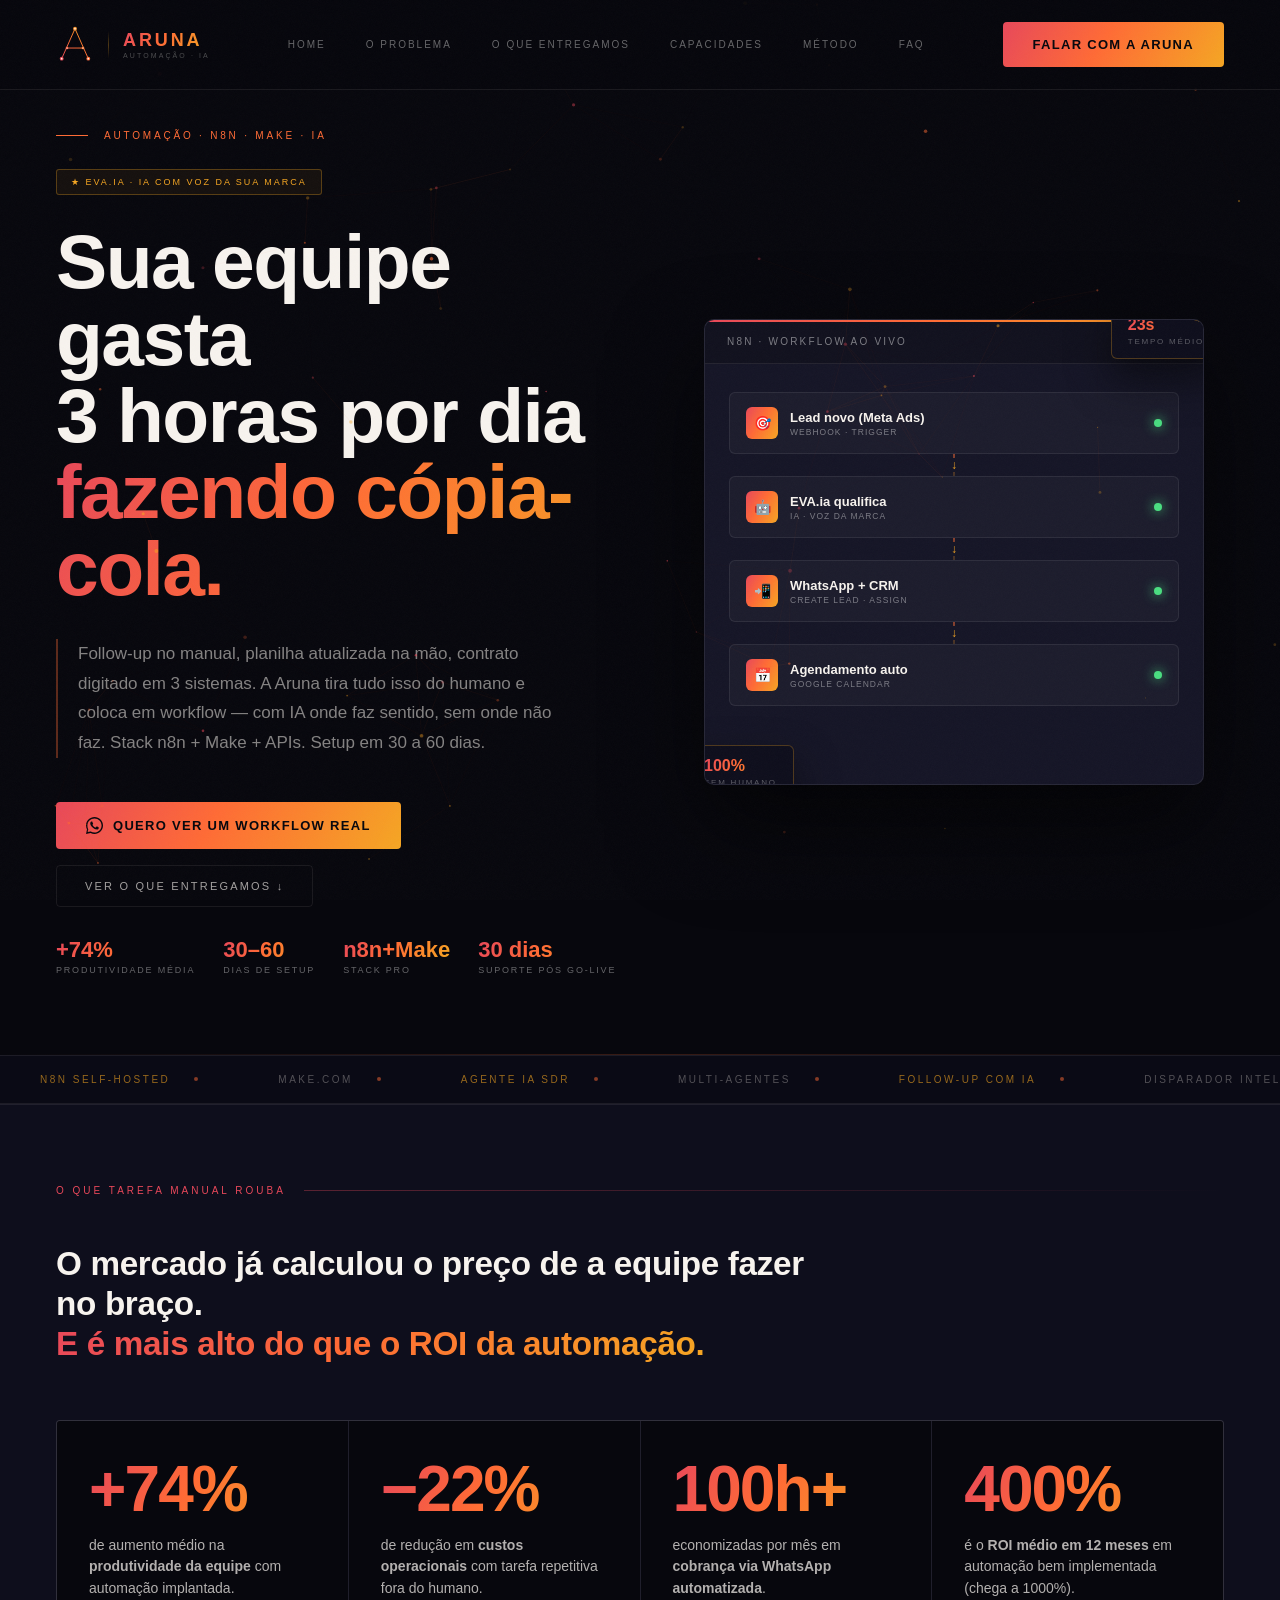
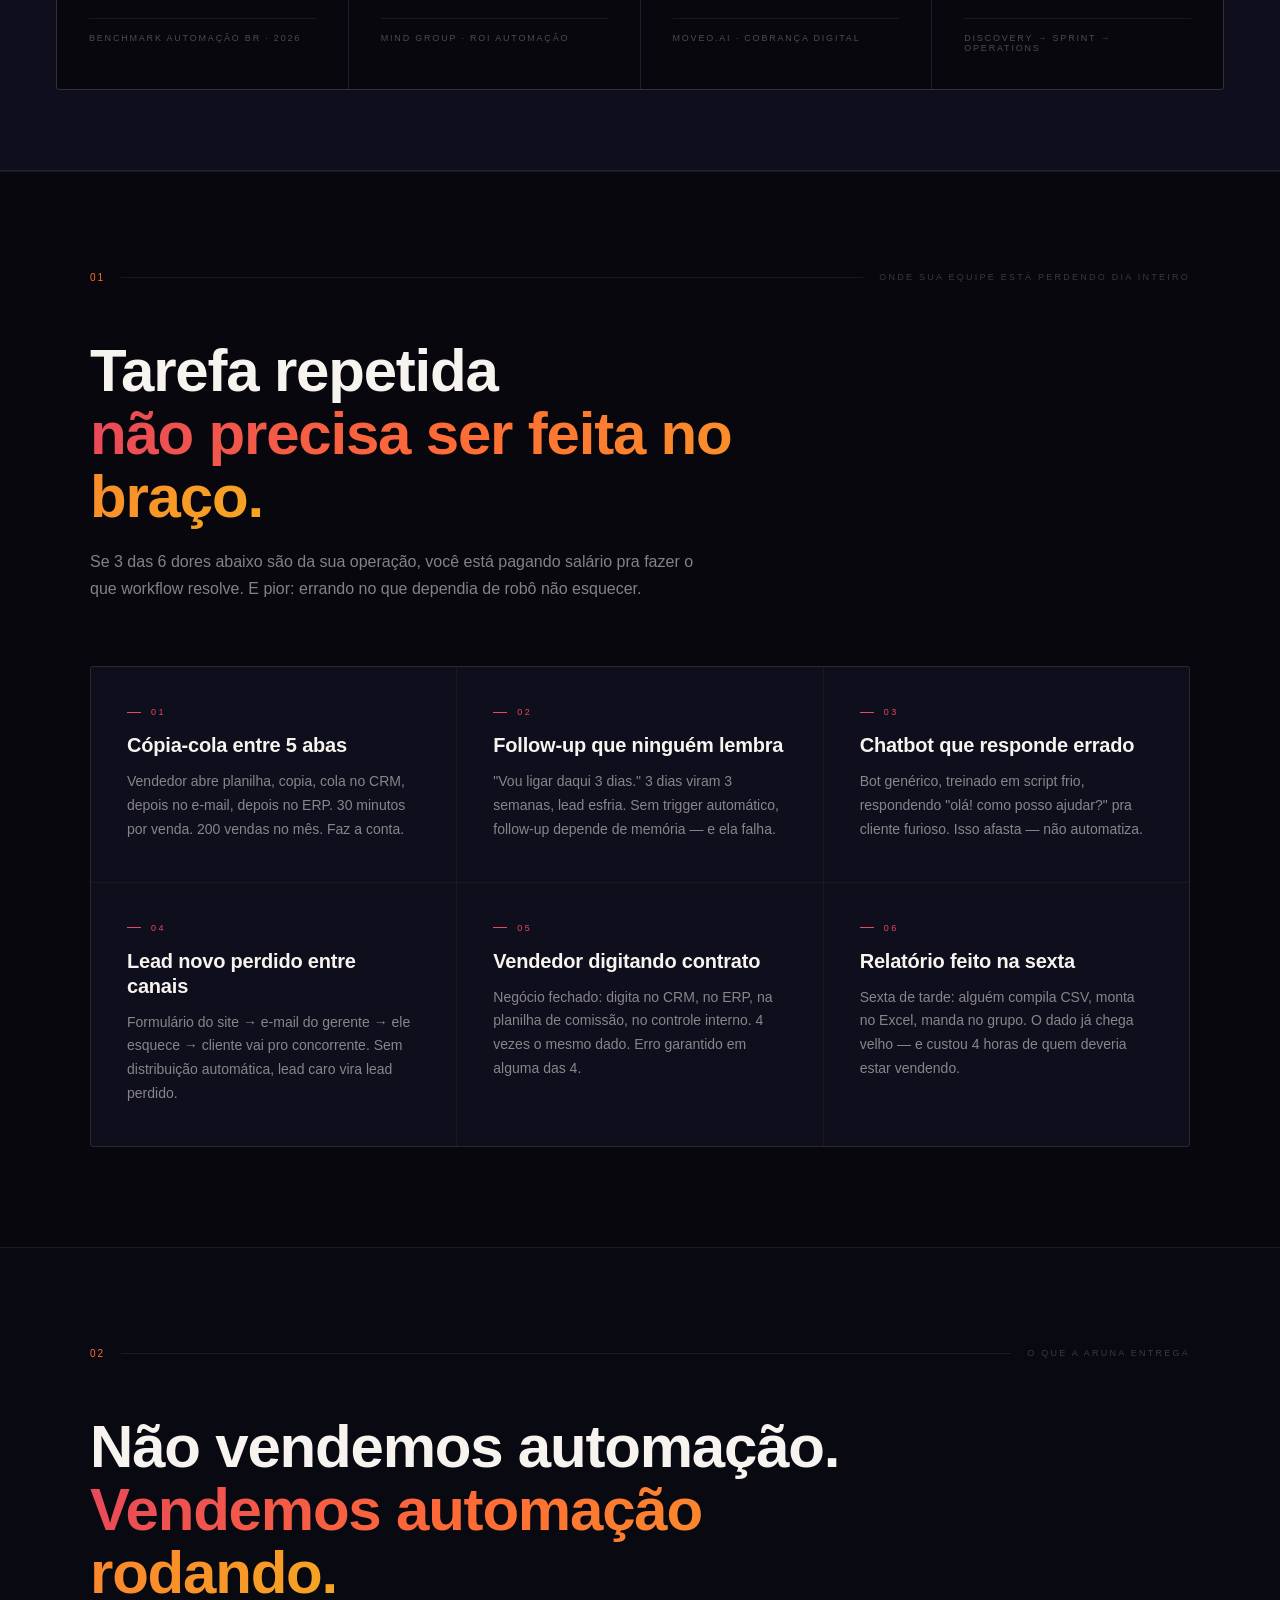
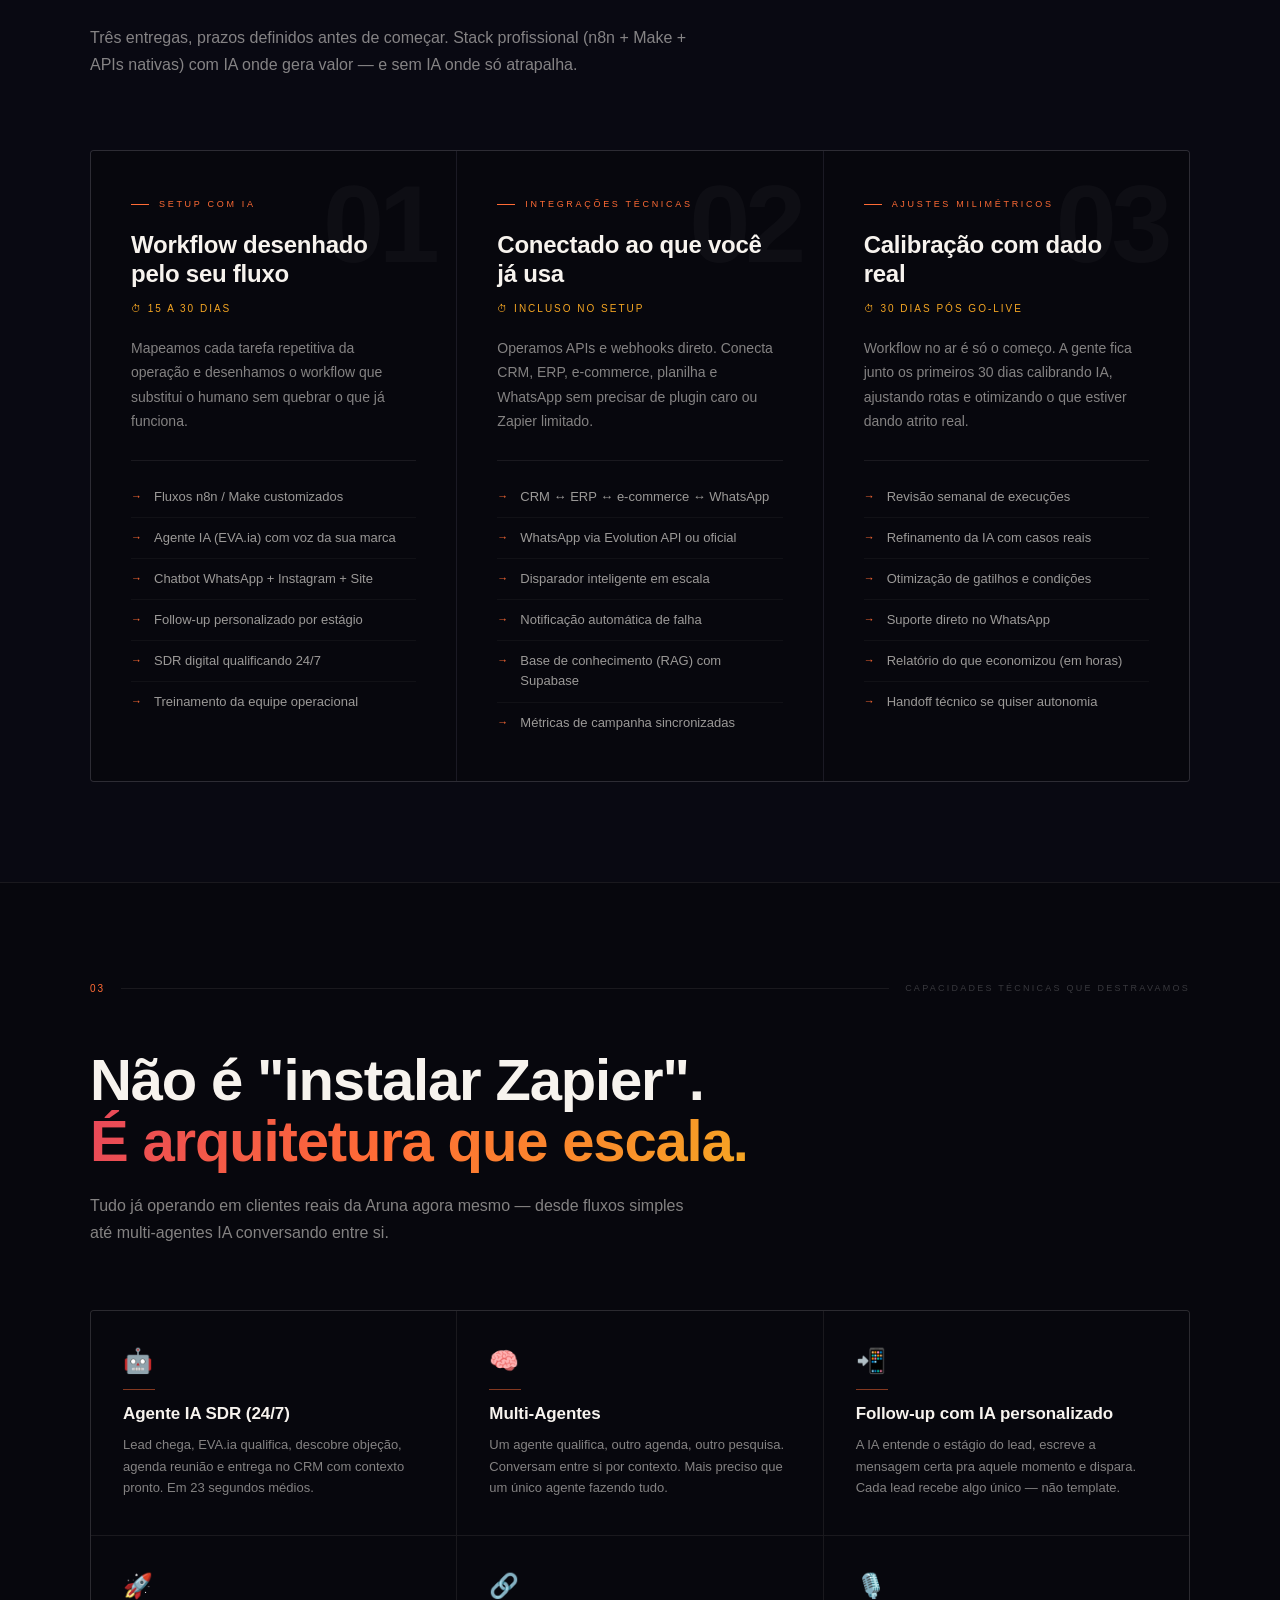
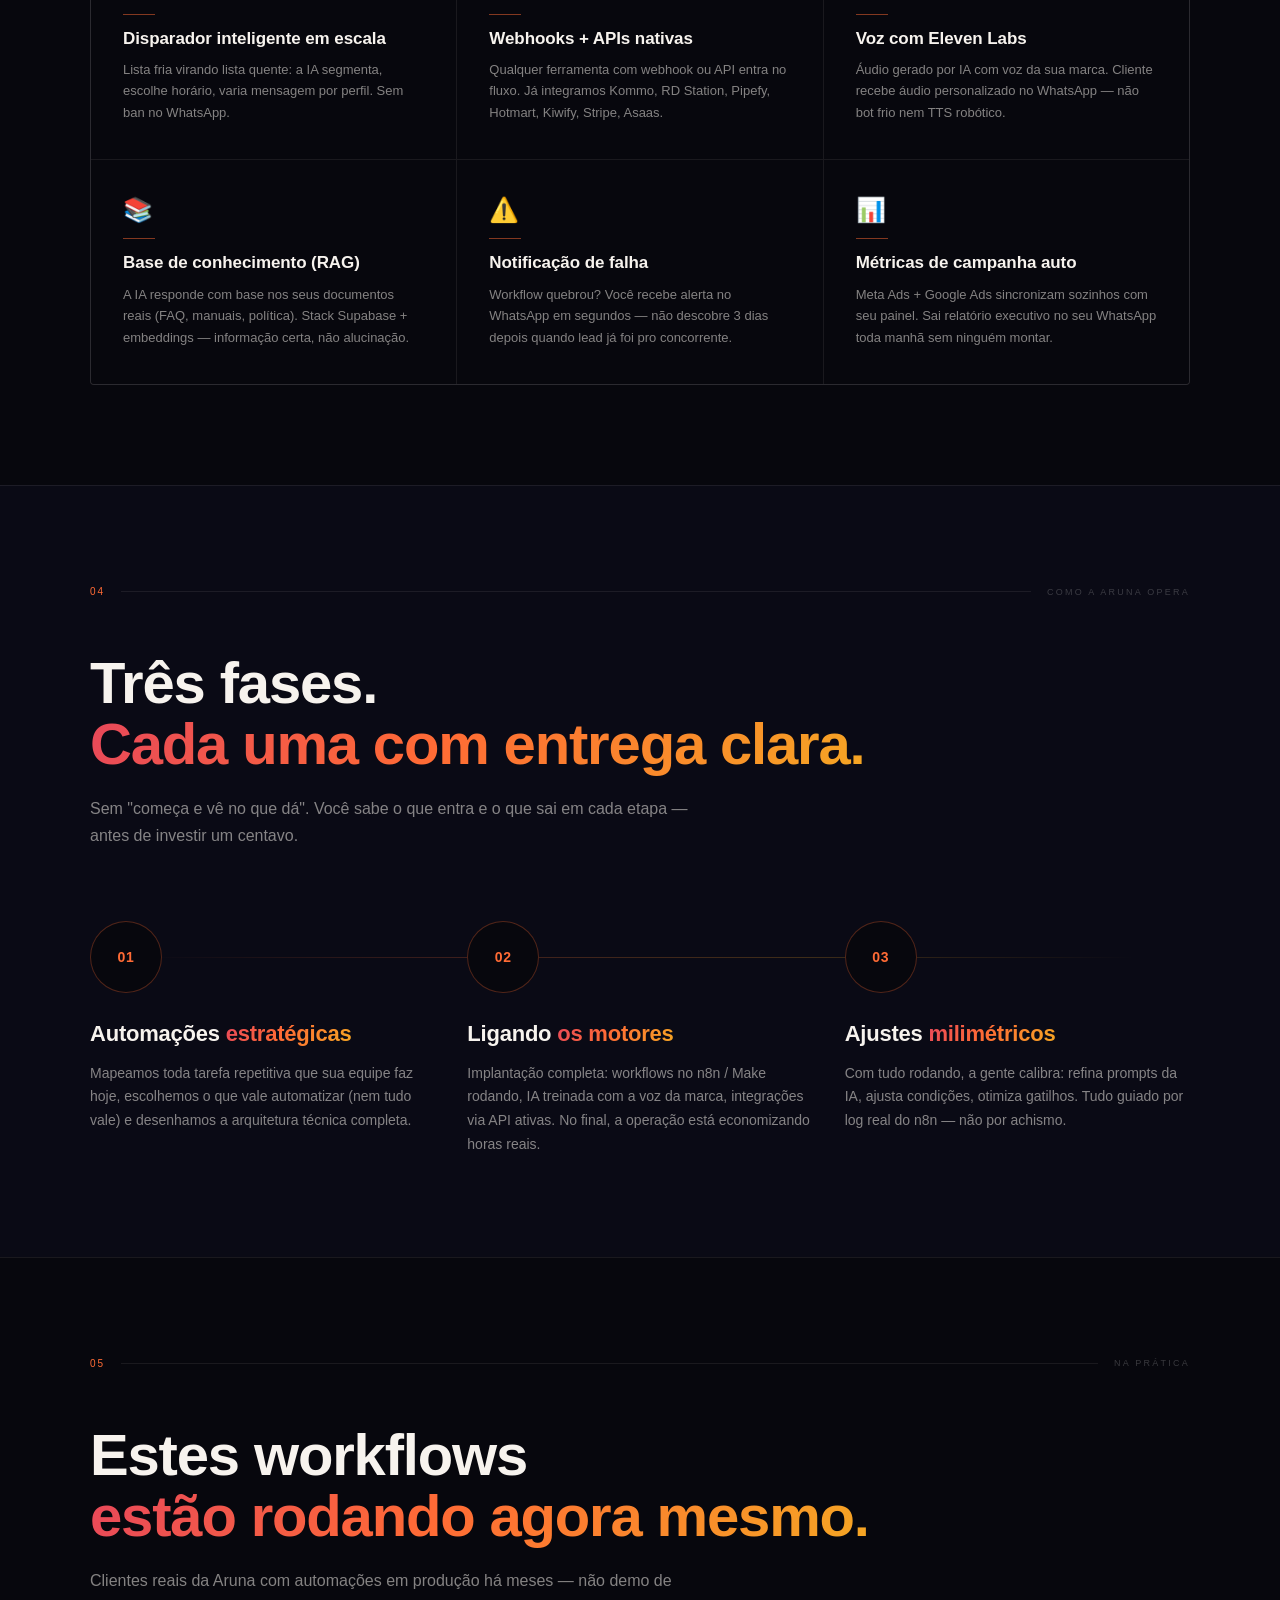
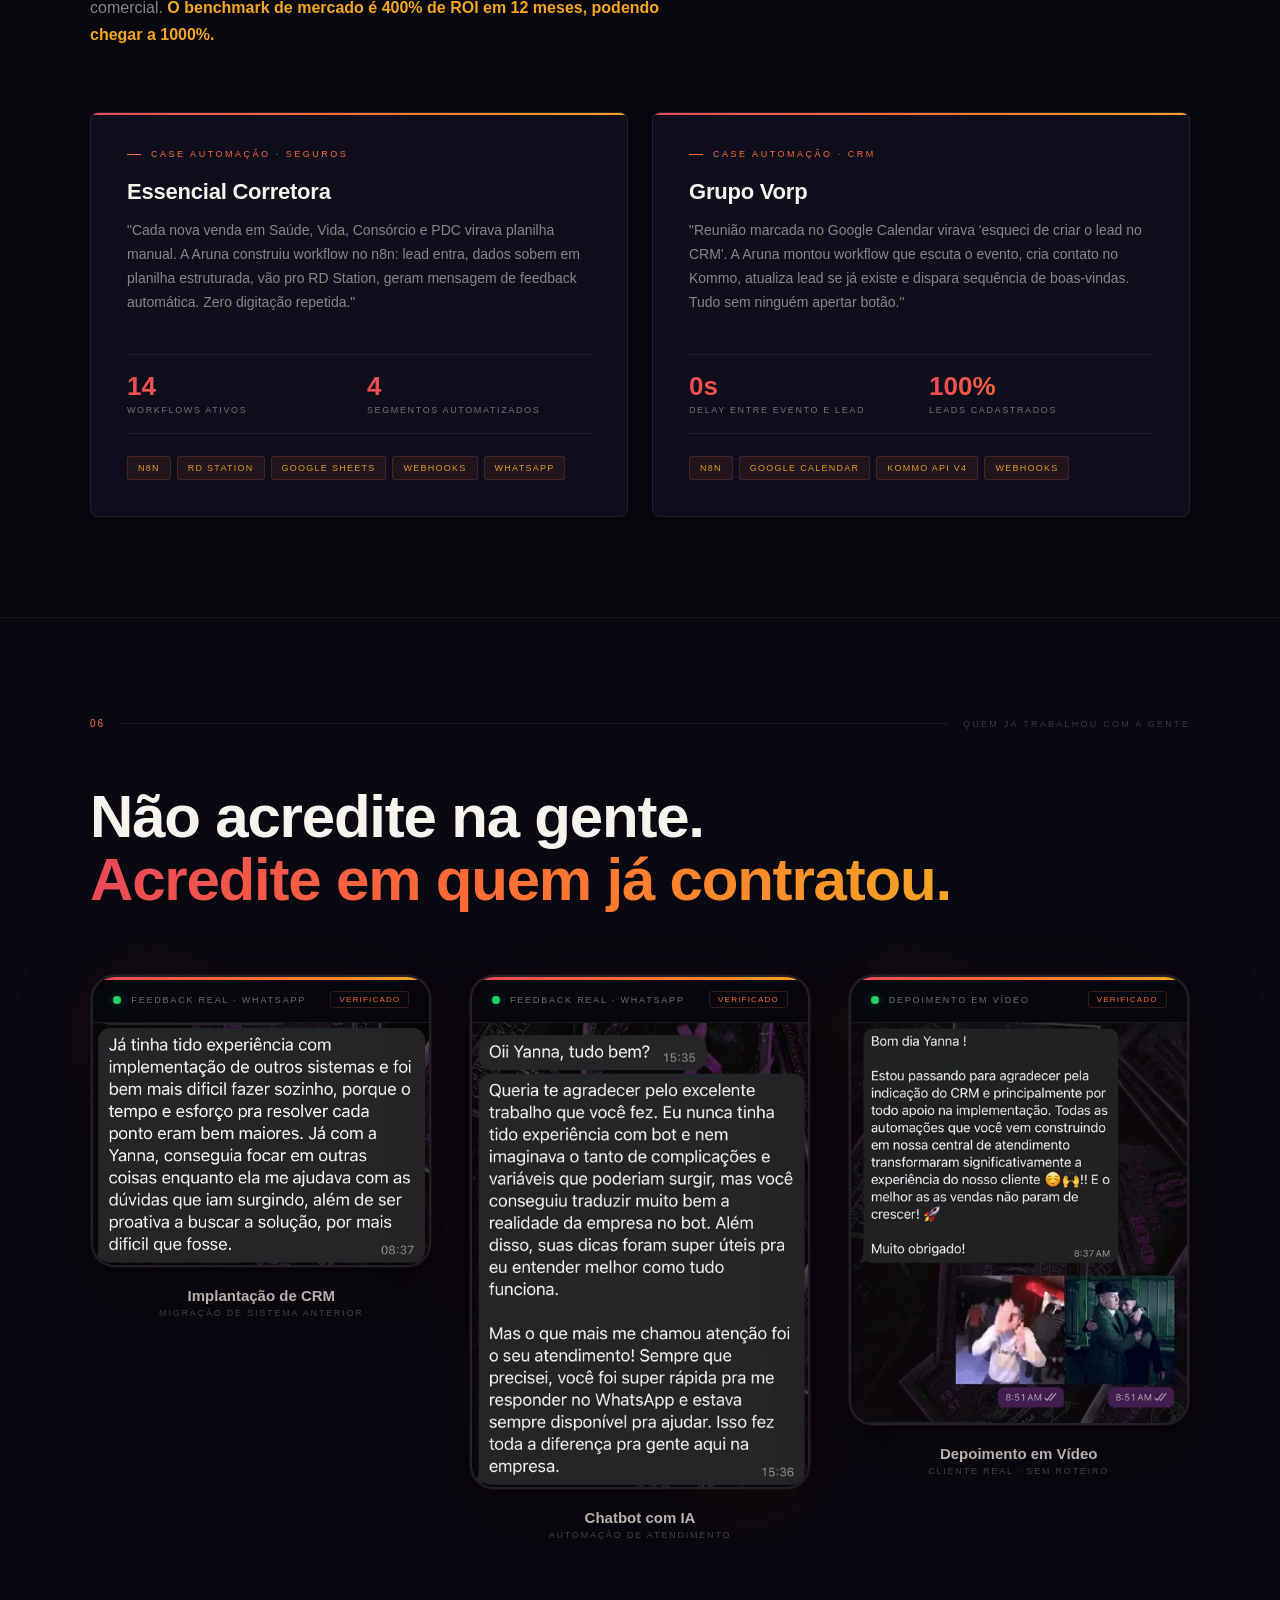
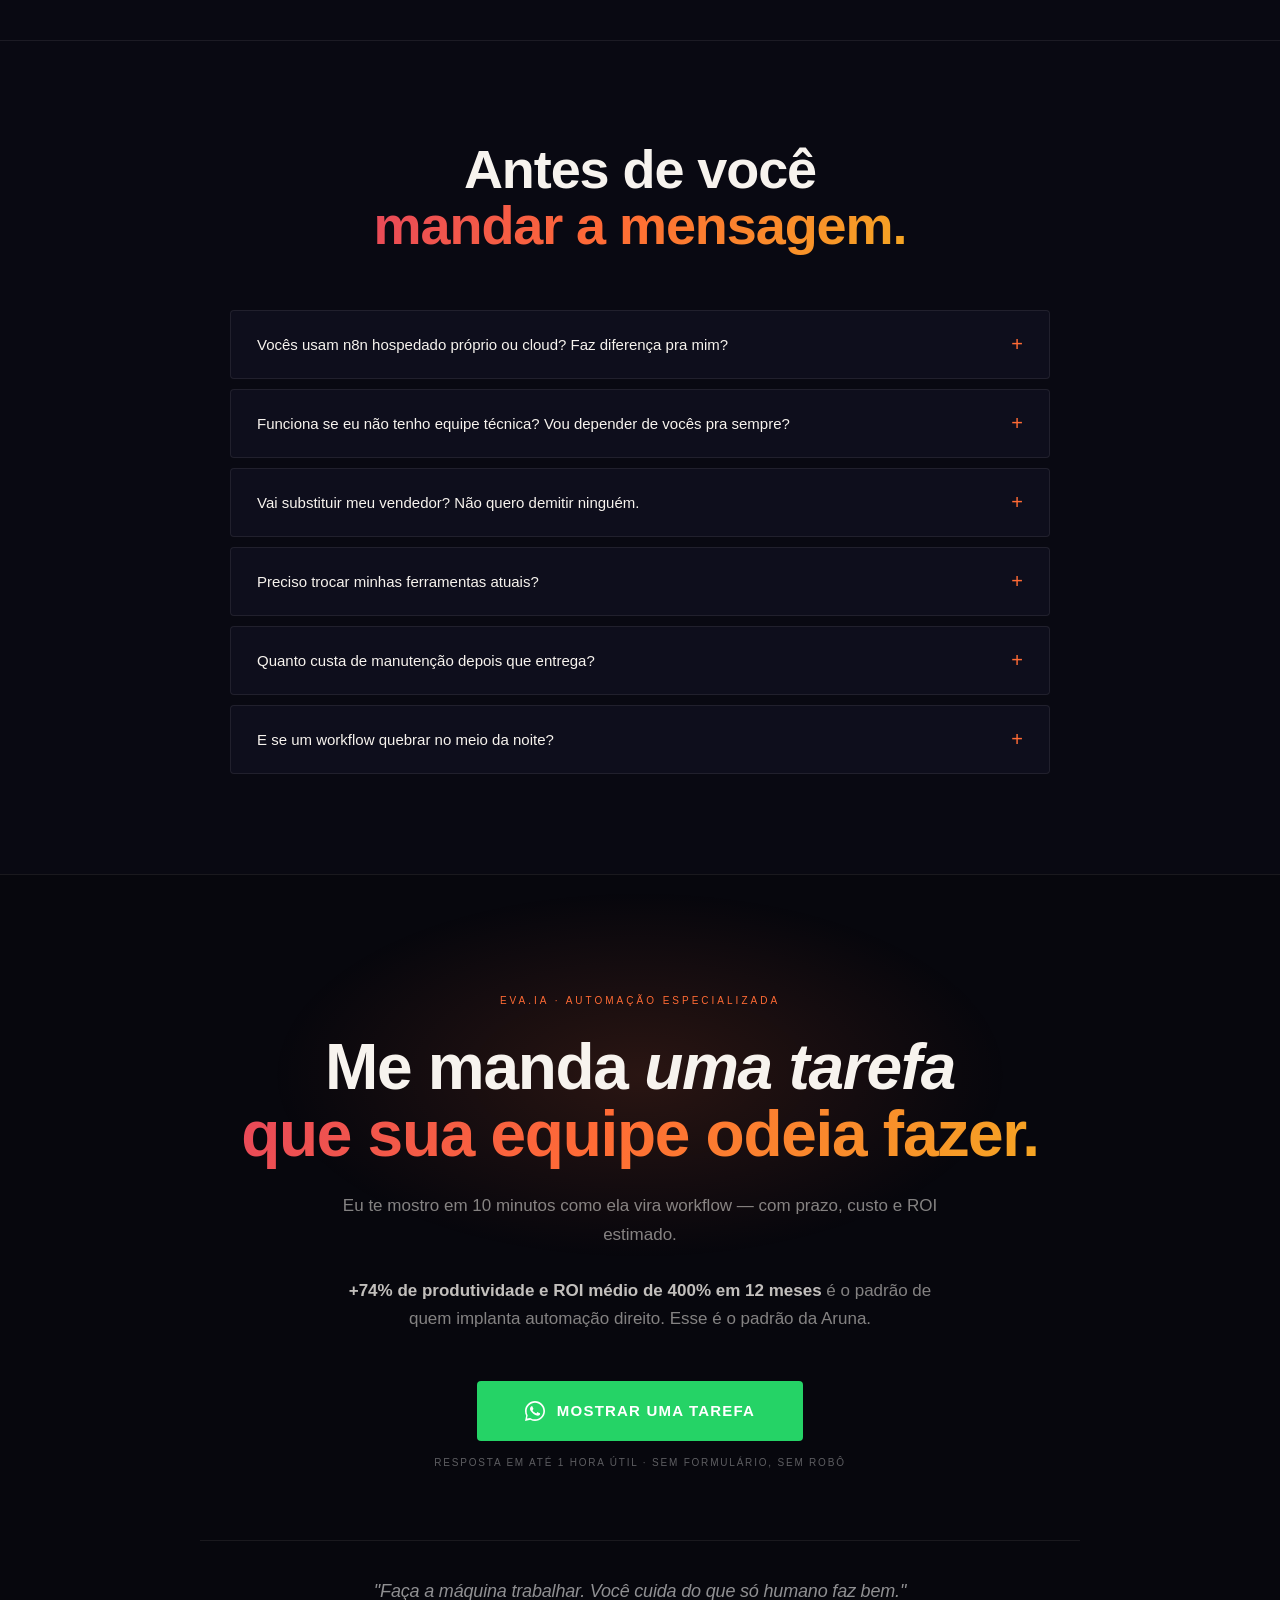
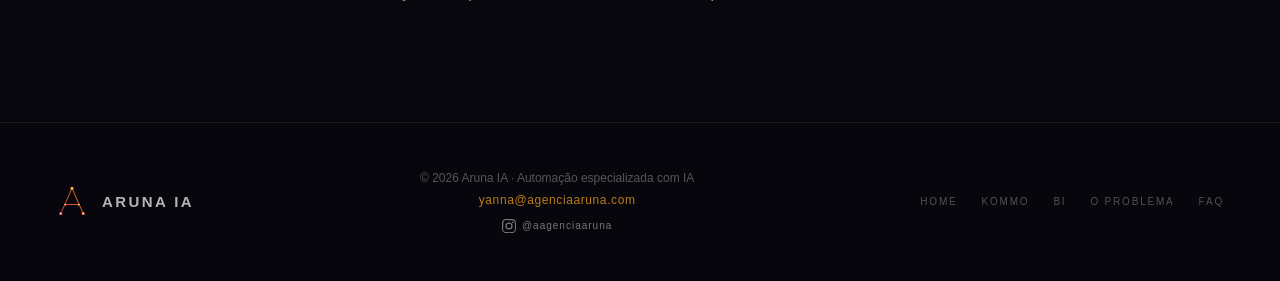
==== commit 9aef0786: "Aplica tipografia oficial da marca nas landings (Cabinet Grotesk + General Sans) Troca o corpo de Je" ====
--- a/automacao/index.html
+++ b/automacao/index.html
@@ -2,6 +2,12 @@
 <html lang="pt-BR">
 <head>
   <meta charset="UTF-8">
+  <!-- Google Tag Manager Aruna, substituir GTM-PLACEHOLDER pelo ID real -->
+  <script>(function(w,d,s,l,i){w[l]=w[l]||[];w[l].push({'gtm.start':
+  new Date().getTime(),event:'gtm.js'});var f=d.getElementsByTagName(s)[0],
+  j=d.createElement(s),dl=l!='dataLayer'?'&l='+l:'';j.async=true;j.src=
+  'https://www.googletagmanager.com/gtm.js?id='+i+dl;f.parentNode.insertBefore(j,f);
+  })(window,document,'script','dataLayer','GTM-PLACEHOLDER');</script>
   <meta name="viewport" content="width=device-width, initial-scale=1.0">
   <title>Automação de Processos pela Aruna — n8n, Make, IA com voz da sua marca</title>
   <meta name="description" content="Aruna automatiza follow-up, atendimento, integração entre sistemas e tarefa repetitiva. Stack n8n + Make + IA. Setup em 30 a 60 dias.">
@@ -30,8 +36,7 @@
   <!-- End Meta Pixel Code -->
   <link rel="preconnect" href="https://fonts.googleapis.com">
   <link rel="preconnect" href="https://api.fontshare.com">
-  <link href="https://api.fontshare.com/v2/css?f[]=cabinet-grotesk@300,400,500,700,800&display=swap" rel="stylesheet">
-  <link href="https://fonts.googleapis.com/css2?family=JetBrains+Mono:wght@400;500;700&display=swap" rel="stylesheet">
+  <link href="https://api.fontshare.com/v2/css?f[]=cabinet-grotesk@300,400,500,700,800&f[]=general-sans@400,500,600,700&display=swap" rel="stylesheet">
   <style>
     *, *::before, *::after { margin: 0; padding: 0; box-sizing: border-box; }
     :root {
@@ -52,7 +57,7 @@
 
     .btn-primary { display: inline-flex; align-items: center; gap: 10px; padding: 15px 30px; background: var(--grad); color: var(--dark); font-family: 'Cabinet Grotesk', sans-serif; font-weight: 700; font-size: 13px; letter-spacing: 0.1em; text-transform: uppercase; border: none; border-radius: 4px; cursor: pointer; text-decoration: none; transition: opacity .2s, transform .2s, box-shadow .2s; }
     .btn-primary:hover { opacity: .88; transform: translateY(-2px); box-shadow: 0 16px 40px rgba(255,107,53,.3); }
-    .btn-ghost { display: inline-flex; align-items: center; gap: 8px; padding: 14px 28px; background: transparent; color: rgba(247,243,238,.65); font-family: 'JetBrains Mono', monospace; font-weight: 400; font-size: 11px; letter-spacing: 0.2em; text-transform: uppercase; border: 1px solid var(--rule); border-radius: 4px; cursor: pointer; text-decoration: none; transition: border-color .2s, color .2s; }
+    .btn-ghost { display: inline-flex; align-items: center; gap: 8px; padding: 14px 28px; background: transparent; color: rgba(247,243,238,.65); font-family: 'General Sans', sans-serif; font-weight: 400; font-size: 11px; letter-spacing: 0.2em; text-transform: uppercase; border: 1px solid var(--rule); border-radius: 4px; cursor: pointer; text-decoration: none; transition: border-color .2s, color .2s; }
     .btn-ghost:hover { border-color: rgba(255,107,53,.4); color: var(--light); }
     .btn-whatsapp { display: inline-flex; align-items: center; gap: 12px; padding: 20px 48px; background: #25D366; color: #fff; font-family: 'Cabinet Grotesk', sans-serif; font-weight: 700; font-size: 15px; letter-spacing: 0.08em; text-transform: uppercase; border: none; border-radius: 4px; cursor: pointer; text-decoration: none; transition: opacity .2s, transform .2s, box-shadow .2s; }
     .btn-whatsapp:hover { opacity: .9; transform: translateY(-2px); box-shadow: 0 16px 48px rgba(37,211,102,.3); }
@@ -67,9 +72,9 @@
     .nav-divider { width: 1px; height: 28px; background: linear-gradient(180deg, transparent, rgba(245,166,35,.3), transparent); }
     .nav-wordmark { display: flex; flex-direction: column; gap: 3px; }
     .nav-name { font-weight: 700; font-size: 18px; letter-spacing: .16em; line-height: 1; background: var(--grad); -webkit-background-clip: text; -webkit-text-fill-color: transparent; background-clip: text; }
-    .nav-tag { font-family: 'JetBrains Mono', monospace; font-size: 7px; letter-spacing: .3em; color: rgba(255,255,255,.28); text-transform: uppercase; }
+    .nav-tag { font-family: 'General Sans', sans-serif; font-size: 7px; letter-spacing: .3em; color: rgba(255,255,255,.28); text-transform: uppercase; }
     .nav-links { display: flex; align-items: center; gap: 40px; }
-    .nav-links a { font-family: 'JetBrains Mono', monospace; font-size: 10px; letter-spacing: .2em; text-transform: uppercase; color: rgba(255,255,255,.38); text-decoration: none; transition: color .2s; }
+    .nav-links a { font-family: 'General Sans', sans-serif; font-size: 10px; letter-spacing: .2em; text-transform: uppercase; color: rgba(255,255,255,.38); text-decoration: none; transition: color .2s; }
     .nav-links a:hover, .nav-links a.active { color: var(--amber); }
 
     .hero { position: relative; z-index: 1; min-height: 100vh; display: grid; grid-template-columns: 1fr 540px; gap: 0; align-items: center; padding: 130px 56px 80px; overflow: hidden; }
@@ -77,8 +82,8 @@
     .hero-left { padding-right: 48px; display: flex; flex-direction: column; gap: 0; }
     .hero-kicker { display: flex; align-items: center; gap: 16px; margin-bottom: 28px; animation: fadeUp .7s both; }
     .hero-kicker-line { width: 32px; height: 1px; background: var(--orange); }
-    .hero-kicker-text { font-family: 'JetBrains Mono', monospace; font-size: 10px; letter-spacing: .28em; text-transform: uppercase; color: var(--orange); }
-    .hero-partner-tag { display: inline-flex; align-items: center; gap: 10px; padding: 7px 14px; border: 1px solid rgba(245,166,35,.3); border-radius: 3px; background: rgba(245,166,35,.06); font-family: 'JetBrains Mono', monospace; font-size: 9px; letter-spacing: .22em; text-transform: uppercase; color: var(--amber); margin-bottom: 28px; width: max-content; animation: fadeUp .7s .05s both; }
+    .hero-kicker-text { font-family: 'General Sans', sans-serif; font-size: 10px; letter-spacing: .28em; text-transform: uppercase; color: var(--orange); }
+    .hero-partner-tag { display: inline-flex; align-items: center; gap: 10px; padding: 7px 14px; border: 1px solid rgba(245,166,35,.3); border-radius: 3px; background: rgba(245,166,35,.06); font-family: 'General Sans', sans-serif; font-size: 9px; letter-spacing: .22em; text-transform: uppercase; color: var(--amber); margin-bottom: 28px; width: max-content; animation: fadeUp .7s .05s both; }
     .hero-title { font-size: clamp(46px, 6vw, 80px); font-weight: 700; line-height: 1.0; letter-spacing: -0.02em; margin-bottom: 32px; animation: fadeUp .7s .12s both; }
     .hero-title em { font-style: normal; display: block; background: var(--grad); -webkit-background-clip: text; -webkit-text-fill-color: transparent; background-clip: text; }
     .hero-sub { font-size: 17px; font-weight: 400; line-height: 1.75; color: var(--muted); max-width: 520px; margin-bottom: 44px; border-left: 2px solid rgba(255,107,53,.35); padding-left: 20px; animation: fadeUp .7s .24s both; }
@@ -86,14 +91,14 @@
     .hero-trust { margin-top: 32px; display: flex; gap: 28px; flex-wrap: wrap; animation: fadeUp .7s .48s both; }
     .hero-trust-item { display: flex; flex-direction: column; gap: 4px; }
     .hero-trust-val { font-size: 22px; font-weight: 700; line-height: 1; background: var(--grad); -webkit-background-clip: text; -webkit-text-fill-color: transparent; background-clip: text; }
-    .hero-trust-lab { font-family: 'JetBrains Mono', monospace; font-size: 9px; letter-spacing: .2em; text-transform: uppercase; color: rgba(255,255,255,.38); }
+    .hero-trust-lab { font-family: 'General Sans', sans-serif; font-size: 9px; letter-spacing: .2em; text-transform: uppercase; color: rgba(255,255,255,.38); }
 
     .hero-right { position: relative; display: flex; align-items: center; justify-content: center; animation: fadeIn 1.2s .5s both; }
     /* WORKFLOW MOCK */
     .wf-mock { width: 100%; max-width: 500px; border-radius: 10px; background: var(--dark-3); border: 1px solid rgba(255,255,255,.08); box-shadow: 0 40px 90px rgba(0,0,0,.6); overflow: hidden; position: relative; }
     .wf-mock::before { content: ''; position: absolute; top: 0; left: 0; right: 0; height: 2px; background: var(--grad); }
     .wf-mock-header { display: flex; align-items: center; justify-content: space-between; padding: 16px 22px; border-bottom: 1px solid var(--rule); background: rgba(0,0,0,.2); }
-    .wf-mock-title { font-family: 'JetBrains Mono', monospace; font-size: 10px; letter-spacing: .22em; color: rgba(255,255,255,.45); text-transform: uppercase; }
+    .wf-mock-title { font-family: 'General Sans', sans-serif; font-size: 10px; letter-spacing: .22em; color: rgba(255,255,255,.45); text-transform: uppercase; }
     .wf-mock-dots { display: flex; gap: 5px; }
     .wf-mock-dot { width: 7px; height: 7px; border-radius: 50%; }
     .wf-mock-dot:nth-child(1) { background: var(--coral); }
@@ -105,14 +110,14 @@
     .wf-node-icon { width: 32px; height: 32px; border-radius: 6px; background: var(--grad); display: flex; align-items: center; justify-content: center; font-size: 14px; flex-shrink: 0; }
     .wf-node-text { flex: 1; }
     .wf-node-name { font-size: 13px; font-weight: 700; color: var(--light); margin-bottom: 2px; }
-    .wf-node-desc { font-family: 'JetBrains Mono', monospace; font-size: 8.5px; letter-spacing: .12em; color: rgba(255,255,255,.42); text-transform: uppercase; }
+    .wf-node-desc { font-family: 'General Sans', sans-serif; font-size: 8.5px; letter-spacing: .12em; color: rgba(255,255,255,.42); text-transform: uppercase; }
     .wf-pulse { width: 8px; height: 8px; border-radius: 50%; background: #4ADE80; box-shadow: 0 0 12px #4ADE80; animation: pulse 1.6s ease-in-out infinite; }
     @keyframes pulse { 0%, 100% { opacity: 1; } 50% { opacity: .35; } }
     .wf-connector { width: 2px; height: 22px; background: linear-gradient(180deg, rgba(255,107,53,.5), rgba(245,166,35,.2)); margin: 0 auto; position: relative; }
-    .wf-connector::after { content: '↓'; position: absolute; top: 50%; left: 50%; transform: translate(-50%,-50%); color: var(--amber); font-size: 12px; background: var(--dark-3); padding: 0 4px; font-family: 'JetBrains Mono', monospace; }
+    .wf-connector::after { content: '↓'; position: absolute; top: 50%; left: 50%; transform: translate(-50%,-50%); color: var(--amber); font-size: 12px; background: var(--dark-3); padding: 0 4px; font-family: 'General Sans', sans-serif; }
     .wf-float-badge { position: absolute; padding: 12px 16px; background: var(--dark-2); border: 1px solid rgba(245,166,35,.28); border-radius: 6px; box-shadow: 0 20px 40px rgba(0,0,0,.5); }
     .wf-float-badge .fb-val { font-size: 16px; font-weight: 700; line-height: 1; background: var(--grad); -webkit-background-clip: text; -webkit-text-fill-color: transparent; background-clip: text; }
-    .wf-float-badge .fb-lab { font-family: 'JetBrains Mono', monospace; font-size: 8px; letter-spacing: .22em; color: rgba(255,255,255,.32); text-transform: uppercase; margin-top: 4px; }
+    .wf-float-badge .fb-lab { font-family: 'General Sans', sans-serif; font-size: 8px; letter-spacing: .22em; color: rgba(255,255,255,.32); text-transform: uppercase; margin-top: 4px; }
     .wf-badge-1 { top: -16px; right: -18px; }
     .wf-badge-2 { bottom: -16px; left: -18px; }
 
@@ -120,14 +125,14 @@
     .marquee-track { display: flex; gap: 0; animation: marqueeScroll 32s linear infinite; width: max-content; }
     .marquee-track:hover { animation-play-state: paused; }
     @keyframes marqueeScroll { 0% { transform: translateX(0); } 100% { transform: translateX(-50%); } }
-    .marquee-item { display: flex; align-items: center; gap: 24px; padding: 0 40px; font-family: 'JetBrains Mono', monospace; font-size: 10px; letter-spacing: .25em; text-transform: uppercase; color: rgba(247,243,238,.3); white-space: nowrap; }
+    .marquee-item { display: flex; align-items: center; gap: 24px; padding: 0 40px; font-family: 'General Sans', sans-serif; font-size: 10px; letter-spacing: .25em; text-transform: uppercase; color: rgba(247,243,238,.3); white-space: nowrap; }
     .marquee-dot { width: 4px; height: 4px; border-radius: 50%; background: var(--orange); opacity: .5; flex-shrink: 0; }
     .marquee-item.hi { color: rgba(245,166,35,.6); }
 
     .stats-belt { padding: 80px 56px; background: var(--dark-2); border-top: 1px solid var(--rule); border-bottom: 1px solid var(--rule); position: relative; z-index: 2; }
     .stats-belt-inner { max-width: 1200px; margin: 0 auto; }
     .stats-belt-head { display: flex; align-items: center; gap: 18px; margin-bottom: 48px; }
-    .stats-belt-eyebrow { font-family: 'JetBrains Mono', monospace; font-size: 10px; letter-spacing: .3em; color: var(--coral); text-transform: uppercase; }
+    .stats-belt-eyebrow { font-family: 'General Sans', sans-serif; font-size: 10px; letter-spacing: .3em; color: var(--coral); text-transform: uppercase; }
     .stats-belt-rule { flex: 1; height: 1px; background: linear-gradient(90deg, rgba(232,72,90,.35), transparent); }
     .stats-belt-title { font-size: clamp(24px, 2.6vw, 34px); font-weight: 700; letter-spacing: -.01em; line-height: 1.2; margin-bottom: 56px; max-width: 780px; }
     .stats-belt-title em { font-style: normal; background: var(--grad); -webkit-background-clip: text; -webkit-text-fill-color: transparent; background-clip: text; }
@@ -137,13 +142,13 @@
     .stat-card:hover::before { transform: scaleX(1); }
     .stat-num { font-size: clamp(44px, 5vw, 68px); font-weight: 700; line-height: 1; letter-spacing: -.03em; margin-bottom: 14px; background: var(--grad); -webkit-background-clip: text; -webkit-text-fill-color: transparent; background-clip: text; }
     .stat-desc { font-size: 14px; color: rgba(247,243,238,.72); line-height: 1.55; margin-bottom: 18px; font-weight: 400; }
-    .stat-source { font-family: 'JetBrains Mono', monospace; font-size: 9px; letter-spacing: .2em; color: rgba(255,255,255,.28); text-transform: uppercase; padding-top: 14px; border-top: 1px solid var(--rule); }
+    .stat-source { font-family: 'General Sans', sans-serif; font-size: 9px; letter-spacing: .2em; color: rgba(255,255,255,.28); text-transform: uppercase; padding-top: 14px; border-top: 1px solid var(--rule); }
 
     section { position: relative; z-index: 2; }
     .section-label { display: flex; align-items: center; gap: 16px; margin-bottom: 56px; }
-    .section-label-num { font-family: 'JetBrains Mono', monospace; font-size: 10px; letter-spacing: .2em; color: var(--orange); text-transform: uppercase; }
+    .section-label-num { font-family: 'General Sans', sans-serif; font-size: 10px; letter-spacing: .2em; color: var(--orange); text-transform: uppercase; }
     .section-label-rule { flex: 1; height: 1px; background: var(--rule); }
-    .section-label-tag { font-family: 'JetBrains Mono', monospace; font-size: 9px; letter-spacing: .25em; color: rgba(255,255,255,.2); text-transform: uppercase; }
+    .section-label-tag { font-family: 'General Sans', sans-serif; font-size: 9px; letter-spacing: .25em; color: rgba(255,255,255,.2); text-transform: uppercase; }
 
     .problema { padding: 100px 56px; border-top: 1px solid var(--rule); }
     .problema-inner { max-width: 1100px; margin: 0 auto; }
@@ -153,7 +158,7 @@
     .problema-grid { display: grid; grid-template-columns: repeat(3, 1fr); gap: 1px; border: 1px solid var(--rule); border-radius: 4px; overflow: hidden; background: var(--rule); }
     .problema-card { background: var(--dark-2); padding: 40px 36px; position: relative; overflow: hidden; transition: background .3s; }
     .problema-card:hover { background: rgba(21,21,38,.95); }
-    .problema-card-num { font-family: 'JetBrains Mono', monospace; font-size: 9px; letter-spacing: .28em; color: var(--coral); text-transform: uppercase; margin-bottom: 16px; display: flex; align-items: center; gap: 10px; }
+    .problema-card-num { font-family: 'General Sans', sans-serif; font-size: 9px; letter-spacing: .28em; color: var(--coral); text-transform: uppercase; margin-bottom: 16px; display: flex; align-items: center; gap: 10px; }
     .problema-card-num::before { content: ''; display: block; width: 14px; height: 1px; background: var(--coral); }
     .problema-card-title { font-size: 20px; font-weight: 700; line-height: 1.25; margin-bottom: 12px; letter-spacing: -.01em; }
     .problema-card-desc { font-size: 14px; color: var(--muted); line-height: 1.7; }
@@ -168,15 +173,15 @@
     .sol-card::before { content: ''; position: absolute; top: 0; left: 0; right: 0; height: 2px; background: var(--grad); transform: scaleX(0); transform-origin: left; transition: transform .4s; }
     .sol-card:hover::before { transform: scaleX(1); }
     .sol-big-num { font-family: 'Cabinet Grotesk', sans-serif; font-size: 110px; font-weight: 700; line-height: 1; color: rgba(255,255,255,.03); position: absolute; top: 18px; right: 22px; letter-spacing: -.05em; pointer-events: none; user-select: none; }
-    .sol-label { font-family: 'JetBrains Mono', monospace; font-size: 9px; letter-spacing: .3em; text-transform: uppercase; color: var(--orange); margin-bottom: 22px; display: flex; align-items: center; gap: 10px; }
+    .sol-label { font-family: 'General Sans', sans-serif; font-size: 9px; letter-spacing: .3em; text-transform: uppercase; color: var(--orange); margin-bottom: 22px; display: flex; align-items: center; gap: 10px; }
     .sol-label::before { content: ''; display: block; width: 18px; height: 1px; background: var(--orange); }
     .sol-title { font-size: 24px; font-weight: 700; letter-spacing: -.01em; line-height: 1.2; margin-bottom: 14px; }
-    .sol-prazo { font-family: 'JetBrains Mono', monospace; font-size: 10px; letter-spacing: .2em; color: var(--amber); margin-bottom: 22px; text-transform: uppercase; }
+    .sol-prazo { font-family: 'General Sans', sans-serif; font-size: 10px; letter-spacing: .2em; color: var(--amber); margin-bottom: 22px; text-transform: uppercase; }
     .sol-desc { font-size: 14px; color: var(--muted); line-height: 1.75; margin-bottom: 26px; border-bottom: 1px solid var(--rule); padding-bottom: 26px; }
     .sol-items { list-style: none; display: flex; flex-direction: column; gap: 10px; }
     .sol-items li { display: flex; align-items: flex-start; gap: 12px; font-size: 13px; color: rgba(247,243,238,.62); line-height: 1.55; padding-bottom: 10px; border-bottom: 1px solid rgba(255,255,255,.04); }
     .sol-items li:last-child { border-bottom: none; padding-bottom: 0; }
-    .sol-items li .arrow { color: var(--orange); flex-shrink: 0; font-size: 11px; margin-top: 1px; font-family: 'JetBrains Mono', monospace; }
+    .sol-items li .arrow { color: var(--orange); flex-shrink: 0; font-size: 11px; margin-top: 1px; font-family: 'General Sans', sans-serif; }
 
     .features { padding: 100px 56px; border-top: 1px solid var(--rule); }
     .features-inner { max-width: 1100px; margin: 0 auto; }
@@ -199,7 +204,7 @@
     .metodo-steps { display: grid; grid-template-columns: repeat(3, 1fr); gap: 32px; position: relative; }
     .metodo-steps::before { content: ''; position: absolute; top: 36px; left: 5%; right: 5%; height: 1px; background: linear-gradient(90deg, transparent, rgba(255,107,53,.22), rgba(245,166,35,.22), transparent); }
     .met-step { position: relative; padding-top: 0; }
-    .met-step-num { display: flex; align-items: center; justify-content: center; width: 72px; height: 72px; border-radius: 50%; background: var(--dark); border: 1px solid rgba(255,107,53,.3); font-family: 'JetBrains Mono', monospace; font-size: 14px; font-weight: 700; color: var(--orange); letter-spacing: .05em; margin-bottom: 28px; position: relative; z-index: 2; }
+    .met-step-num { display: flex; align-items: center; justify-content: center; width: 72px; height: 72px; border-radius: 50%; background: var(--dark); border: 1px solid rgba(255,107,53,.3); font-family: 'General Sans', sans-serif; font-size: 14px; font-weight: 700; color: var(--orange); letter-spacing: .05em; margin-bottom: 28px; position: relative; z-index: 2; }
     .met-step-title { font-size: 22px; font-weight: 700; line-height: 1.2; margin-bottom: 14px; letter-spacing: -.01em; }
     .met-step-title em { font-style: normal; background: var(--grad); -webkit-background-clip: text; -webkit-text-fill-color: transparent; background-clip: text; }
     .met-step-desc { font-size: 14px; color: var(--muted); line-height: 1.7; }
@@ -212,15 +217,15 @@
     .prova-case-grid { display: grid; grid-template-columns: 1fr 1fr; gap: 24px; }
     .prova-case { display: flex; flex-direction: column; padding: 36px; background: var(--dark-2); border: 1px solid var(--rule); border-radius: 8px; position: relative; overflow: hidden; }
     .prova-case::before { content: ''; position: absolute; top: 0; left: 0; right: 0; height: 2px; background: var(--grad); }
-    .case-tag { font-family: 'JetBrains Mono', monospace; font-size: 9px; letter-spacing: .28em; color: var(--orange); text-transform: uppercase; margin-bottom: 20px; display: flex; align-items: center; gap: 10px; }
+    .case-tag { font-family: 'General Sans', sans-serif; font-size: 9px; letter-spacing: .28em; color: var(--orange); text-transform: uppercase; margin-bottom: 20px; display: flex; align-items: center; gap: 10px; }
     .case-tag::before { content: ''; display: block; width: 14px; height: 1px; background: var(--orange); }
     .case-cliente { font-size: 22px; font-weight: 700; margin-bottom: 14px; letter-spacing: -.01em; }
     .case-quote { font-size: 14px; color: var(--muted); line-height: 1.7; margin-bottom: 22px; }
     .case-stack { display: flex; flex-wrap: wrap; gap: 6px; margin-top: auto; }
-    .case-stack span { font-family: 'JetBrains Mono', monospace; font-size: 9px; letter-spacing: .14em; padding: 6px 10px; background: rgba(255,107,53,.08); border: 1px solid rgba(255,107,53,.18); color: rgba(245,166,35,.9); border-radius: 3px; text-transform: uppercase; }
+    .case-stack span { font-family: 'General Sans', sans-serif; font-size: 9px; letter-spacing: .14em; padding: 6px 10px; background: rgba(255,107,53,.08); border: 1px solid rgba(255,107,53,.18); color: rgba(245,166,35,.9); border-radius: 3px; text-transform: uppercase; }
     .case-stats { display: grid; grid-template-columns: repeat(2, 1fr); gap: 16px; margin: 18px 0 22px; padding: 18px 0; border-top: 1px solid var(--rule); border-bottom: 1px solid var(--rule); }
     .case-stat-val { font-size: 26px; font-weight: 700; background: var(--grad); -webkit-background-clip: text; -webkit-text-fill-color: transparent; background-clip: text; line-height: 1; }
-    .case-stat-lab { font-family: 'JetBrains Mono', monospace; font-size: 9px; letter-spacing: .18em; color: rgba(255,255,255,.42); text-transform: uppercase; margin-top: 6px; }
+    .case-stat-lab { font-family: 'General Sans', sans-serif; font-size: 9px; letter-spacing: .18em; color: rgba(255,255,255,.42); text-transform: uppercase; margin-top: 6px; }
 
     .faq { padding: 100px 56px; border-top: 1px solid var(--rule); background: rgba(14,14,28,.4); }
     .faq-inner { max-width: 820px; margin: 0 auto; }
@@ -230,7 +235,7 @@
     .faq-item { border: 1px solid var(--rule); border-radius: 4px; overflow: hidden; background: var(--dark-2); transition: border-color .2s; }
     .faq-item.open { border-color: rgba(255,107,53,.28); }
     .faq-question { width: 100%; display: flex; align-items: center; justify-content: space-between; padding: 22px 26px; background: transparent; border: none; font-family: 'Cabinet Grotesk', sans-serif; font-size: 15px; font-weight: 500; color: var(--light); text-align: left; cursor: pointer; }
-    .faq-arrow { color: var(--orange); font-size: 20px; transition: transform .3s; font-family: 'JetBrains Mono', monospace; }
+    .faq-arrow { color: var(--orange); font-size: 20px; transition: transform .3s; font-family: 'General Sans', sans-serif; }
     .faq-item.open .faq-arrow { transform: rotate(45deg); }
     .faq-answer { max-height: 0; overflow: hidden; transition: max-height .4s; }
     .faq-item.open .faq-answer { max-height: 500px; }
@@ -239,10 +244,10 @@
     .cta-section { padding: 120px 56px; border-top: 1px solid var(--rule); position: relative; overflow: hidden; text-align: center; }
     .cta-glow { position: absolute; top: 0; left: 50%; transform: translateX(-50%); width: 800px; height: 400px; background: radial-gradient(ellipse, rgba(255,107,53,.14), transparent 65%); pointer-events: none; }
     .cta-inner { max-width: 880px; margin: 0 auto; position: relative; }
-    .cta-eyebrow { font-family: 'JetBrains Mono', monospace; font-size: 10px; letter-spacing: .3em; color: var(--orange); text-transform: uppercase; margin-bottom: 28px; }
+    .cta-eyebrow { font-family: 'General Sans', sans-serif; font-size: 10px; letter-spacing: .3em; color: var(--orange); text-transform: uppercase; margin-bottom: 28px; }
     .cta-title { font-size: clamp(38px, 5vw, 66px); font-weight: 700; line-height: 1.05; letter-spacing: -0.02em; margin-bottom: 24px; }
     .cta-sub { font-size: 17px; color: var(--muted); line-height: 1.65; max-width: 620px; margin: 0 auto 48px; }
-    .cta-action-note { margin-top: 16px; font-family: 'JetBrains Mono', monospace; font-size: 10px; letter-spacing: .18em; color: rgba(255,255,255,.35); text-transform: uppercase; }
+    .cta-action-note { margin-top: 16px; font-family: 'General Sans', sans-serif; font-size: 10px; letter-spacing: .18em; color: rgba(255,255,255,.35); text-transform: uppercase; }
     .cta-signature { margin-top: 72px; padding-top: 40px; border-top: 1px solid var(--rule); font-family: 'Cabinet Grotesk', sans-serif; font-weight: 300; font-style: italic; font-size: 18px; color: rgba(255,255,255,.55); letter-spacing: -.01em; }
 
     footer { border-top: 1px solid var(--rule); padding: 48px 56px; display: flex; align-items: center; justify-content: space-between; flex-wrap: wrap; gap: 24px; background: rgba(7,7,13,.6); position: relative; z-index: 2; }
@@ -251,12 +256,12 @@
     .footer-name { font-weight: 700; font-size: 15px; letter-spacing: .16em; color: rgba(255,255,255,.7); }
     .footer-center { display: flex; flex-direction: column; gap: 8px; align-items: center; font-size: 12px; }
     .footer-copy { color: rgba(255,255,255,.32); }
-    .footer-email { color: rgba(245,166,35,.75); text-decoration: none; font-family: 'JetBrains Mono', monospace; letter-spacing: .05em; }
+    .footer-email { color: rgba(245,166,35,.75); text-decoration: none; font-family: 'General Sans', sans-serif; letter-spacing: .05em; }
     .footer-social { display: flex; gap: 16px; margin-top: 4px; }
-    .footer-social a { display: flex; align-items: center; gap: 6px; font-family: 'JetBrains Mono', monospace; font-size: 10px; color: rgba(255,255,255,.45); text-decoration: none; letter-spacing: .1em; }
+    .footer-social a { display: flex; align-items: center; gap: 6px; font-family: 'General Sans', sans-serif; font-size: 10px; color: rgba(255,255,255,.45); text-decoration: none; letter-spacing: .1em; }
     .footer-social svg { width: 14px; height: 14px; fill: rgba(255,255,255,.45); }
     .footer-links { display: flex; gap: 24px; flex-wrap: wrap; }
-    .footer-links a { font-family: 'JetBrains Mono', monospace; font-size: 10px; color: rgba(255,255,255,.3); text-decoration: none; letter-spacing: .18em; text-transform: uppercase; }
+    .footer-links a { font-family: 'General Sans', sans-serif; font-size: 10px; color: rgba(255,255,255,.3); text-decoration: none; letter-spacing: .18em; text-transform: uppercase; }
     .footer-links a:hover { color: var(--amber); }
 
     .reveal { opacity: 0; transform: translateY(20px); transition: opacity .7s, transform .7s; }
@@ -297,12 +302,12 @@
     .testimonial-phone::before { content: ''; position: absolute; top: 0; left: 0; right: 0; height: 3px; background: var(--grad); z-index: 2; }
     .testimonial-phone-header { padding: 14px 20px; background: rgba(7,7,13,0.9); border-bottom: 1px solid var(--rule); display: flex; align-items: center; gap: 10px; z-index: 1; position: relative; }
     .testimonial-phone-dot { width: 8px; height: 8px; border-radius: 50%; background: #25D366; box-shadow: 0 0 8px rgba(37,211,102,0.4); }
-    .testimonial-phone-name { font-family: 'JetBrains Mono', monospace; font-size: 9px; letter-spacing: 0.2em; text-transform: uppercase; color: rgba(255,255,255,0.4); }
-    .testimonial-phone-badge { margin-left: auto; font-family: 'JetBrains Mono', monospace; font-size: 8px; letter-spacing: 0.15em; text-transform: uppercase; color: var(--orange); padding: 3px 8px; border: 1px solid rgba(255,107,53,0.2); border-radius: 3px; }
+    .testimonial-phone-name { font-family: 'General Sans', sans-serif; font-size: 9px; letter-spacing: 0.2em; text-transform: uppercase; color: rgba(255,255,255,0.4); }
+    .testimonial-phone-badge { margin-left: auto; font-family: 'General Sans', sans-serif; font-size: 8px; letter-spacing: 0.15em; text-transform: uppercase; color: var(--orange); padding: 3px 8px; border: 1px solid rgba(255,107,53,0.2); border-radius: 3px; }
     .testimonial-phone img { width: 100%; height: auto; display: block; }
     .testimonial-label { margin-top: 20px; text-align: center; }
     .testimonial-label-title { font-size: 15px; font-weight: 700; margin-bottom: 4px; }
-    .testimonial-label-desc { font-family: 'JetBrains Mono', monospace; font-size: 9px; letter-spacing: 0.2em; color: rgba(255,255,255,0.28); text-transform: uppercase; }
+    .testimonial-label-desc { font-family: 'General Sans', sans-serif; font-size: 9px; letter-spacing: 0.2em; color: rgba(255,255,255,0.28); text-transform: uppercase; }
     .testimonial-glow { position: absolute; width: 200px; height: 200px; border-radius: 50%; background: radial-gradient(circle, rgba(255,107,53,0.08) 0%, transparent 70%); pointer-events: none; z-index: -1; }
     .testimonial-glow-1 { top: -40px; left: -40px; }
     .testimonial-glow-2 { bottom: -20px; right: -40px; }
@@ -311,6 +316,9 @@
   </style>
 </head>
 <body>
+  <!-- Google Tag Manager (noscript) Aruna -->
+  <noscript><iframe src="https://www.googletagmanager.com/ns.html?id=GTM-PLACEHOLDER"
+  height="0" width="0" style="display:none;visibility:hidden"></iframe></noscript>
   <canvas id="constellation-canvas"></canvas>
 
   <!-- NAV -->
@@ -1190,5 +1198,6 @@
       }, 60000);
     })();
   </script>
+  <script src="/assets/js/utm-capture.js" defer></script>
 </body>
 </html>
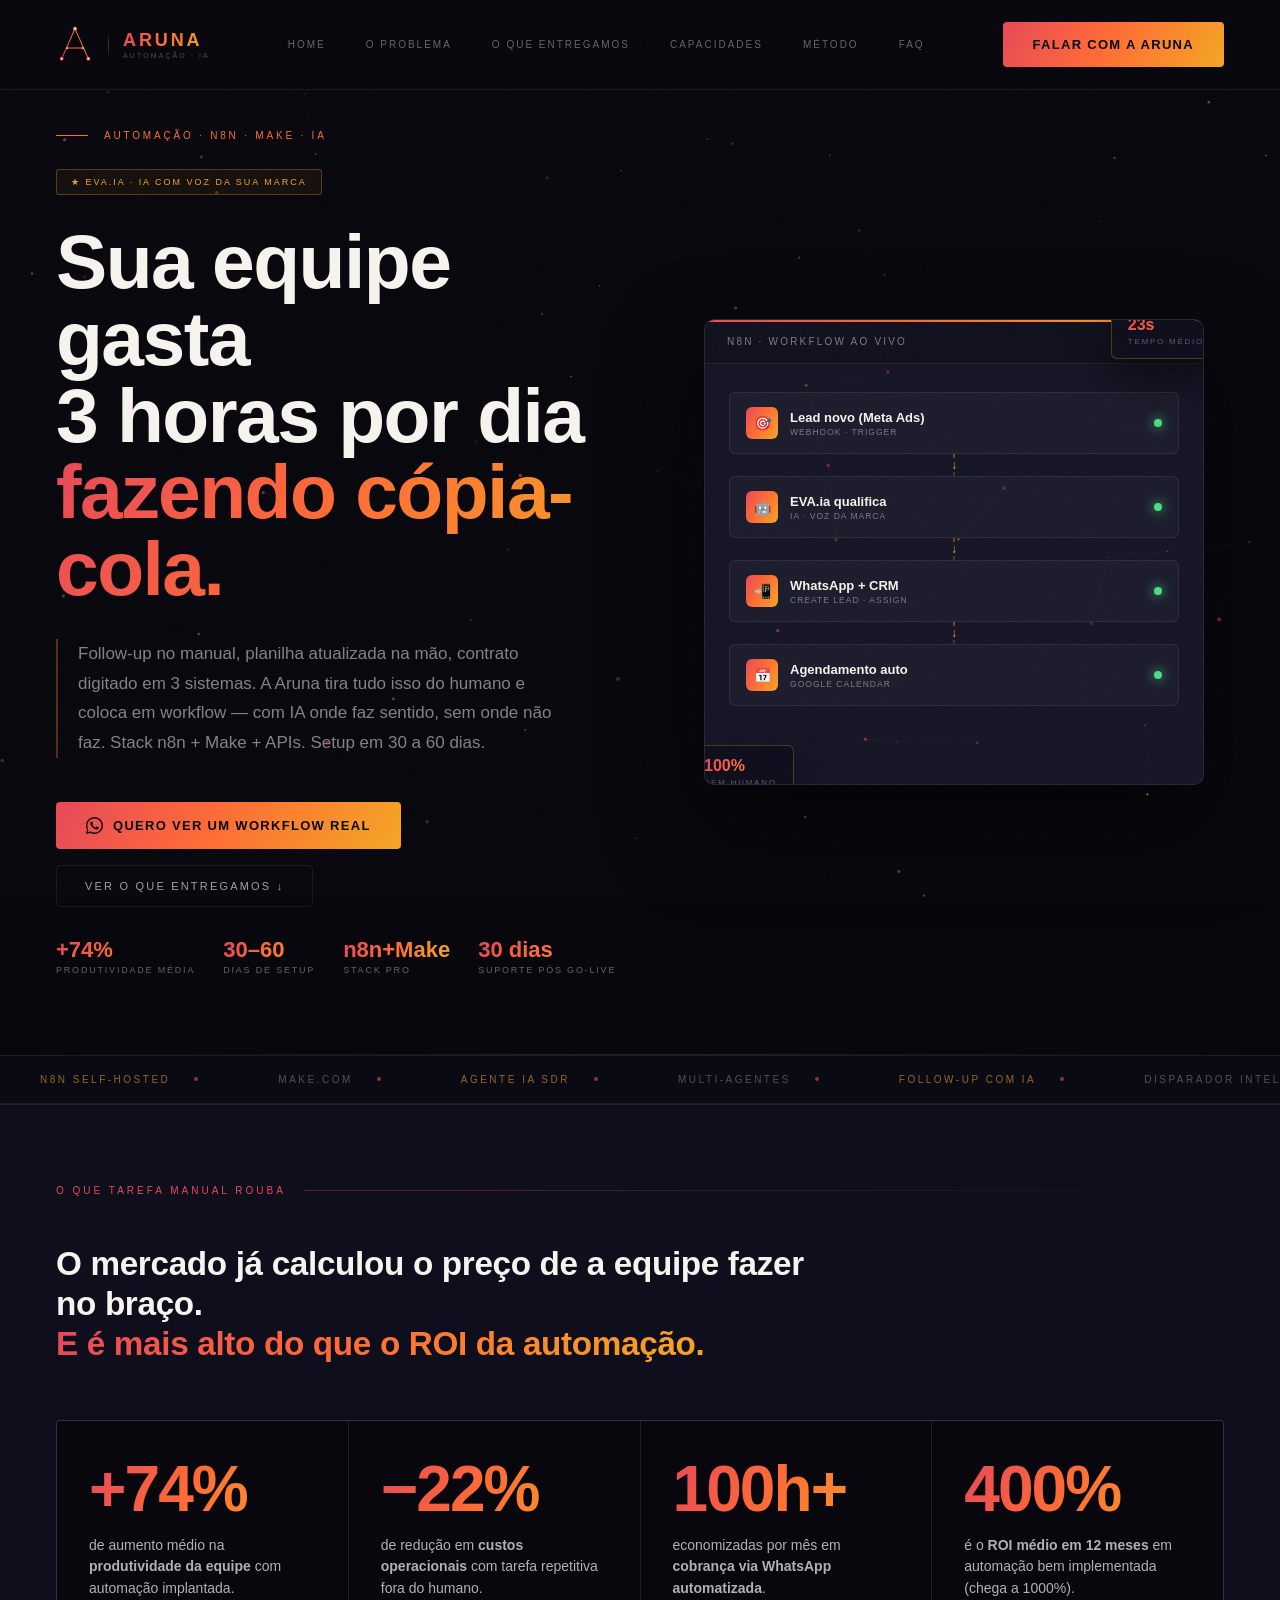
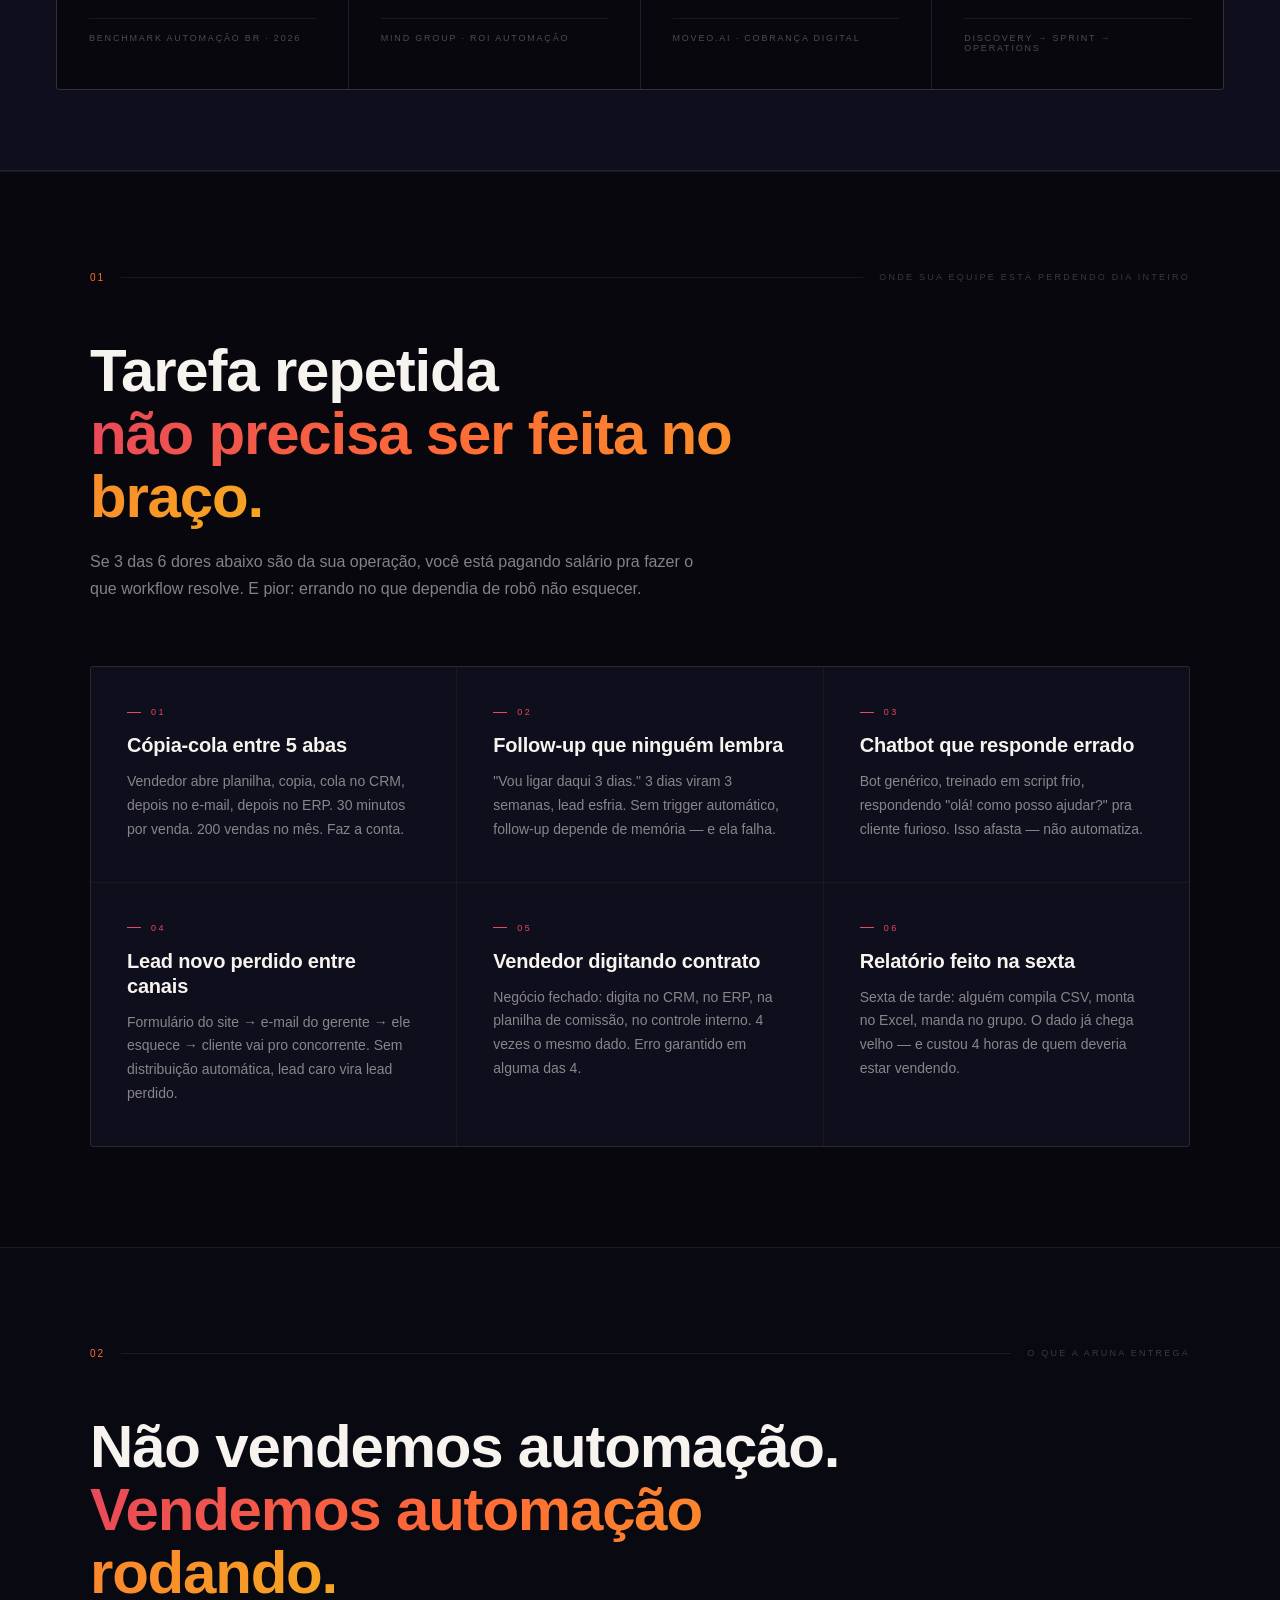
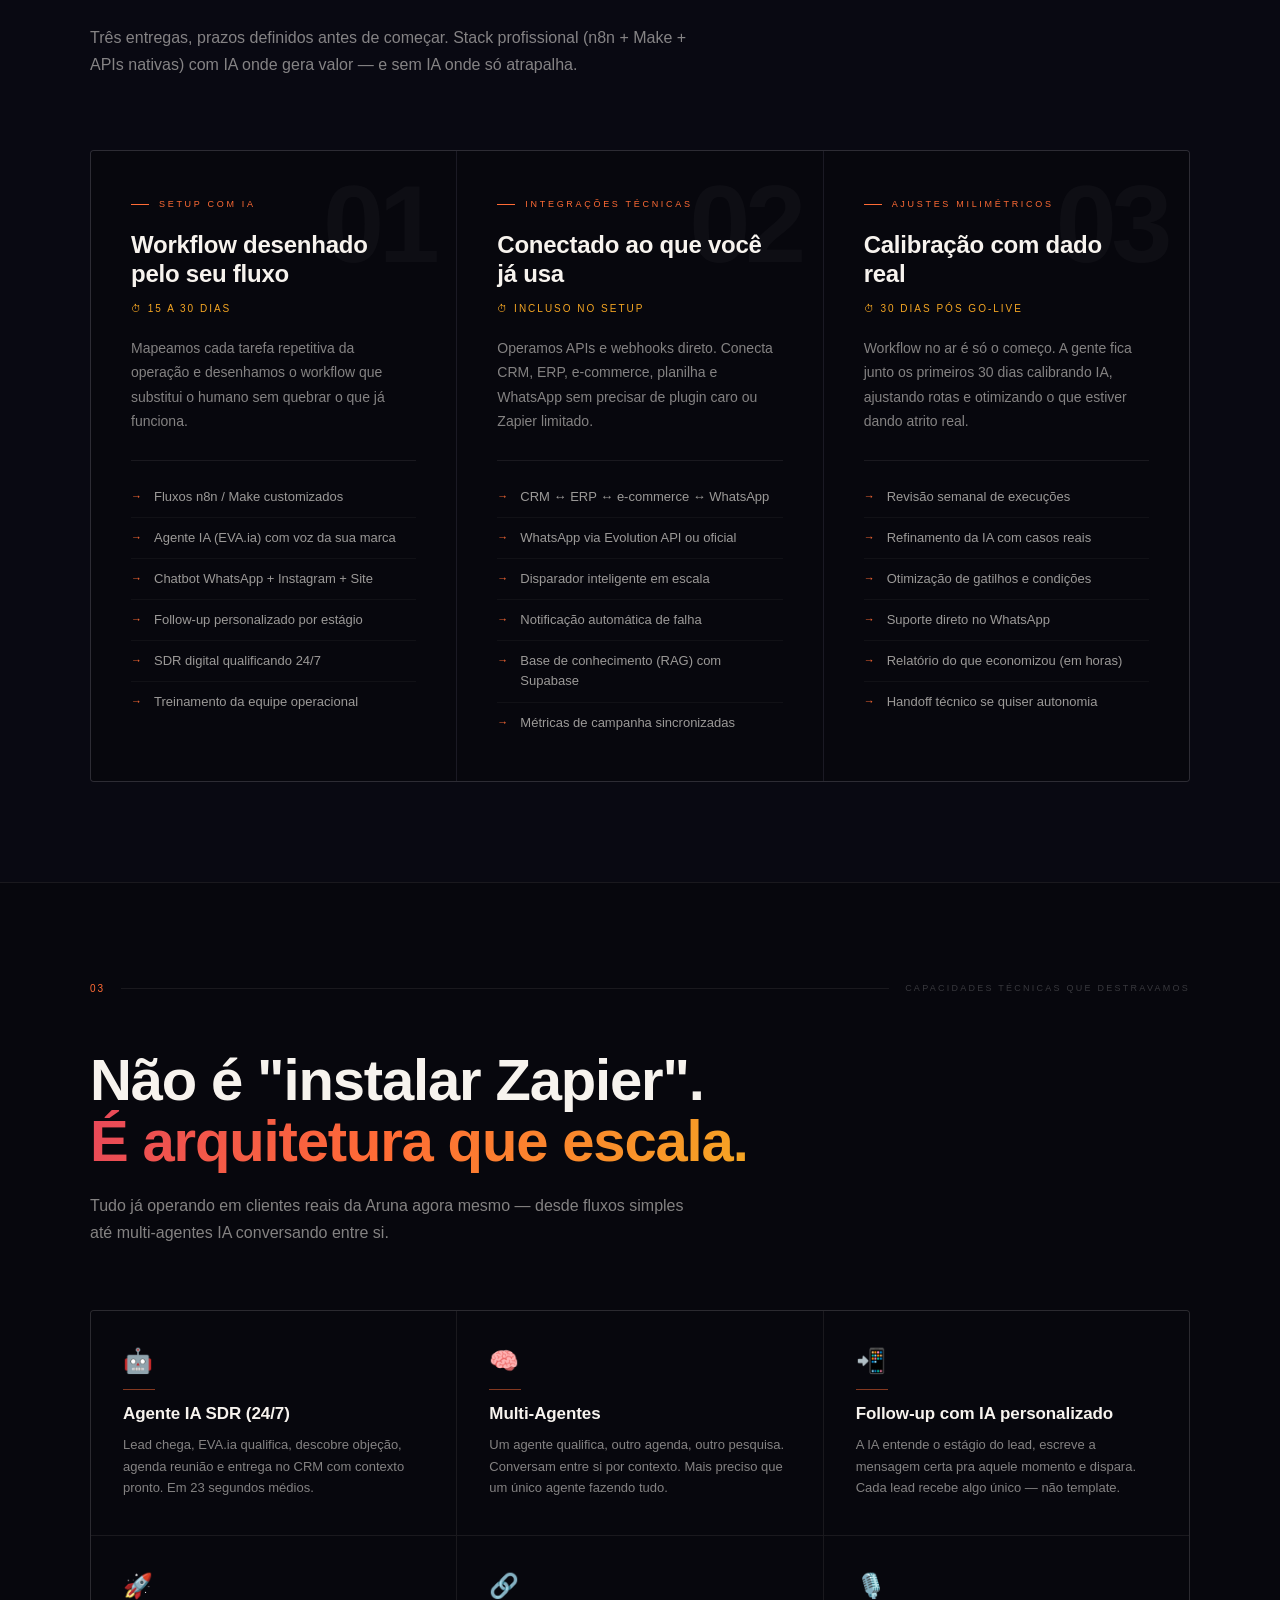
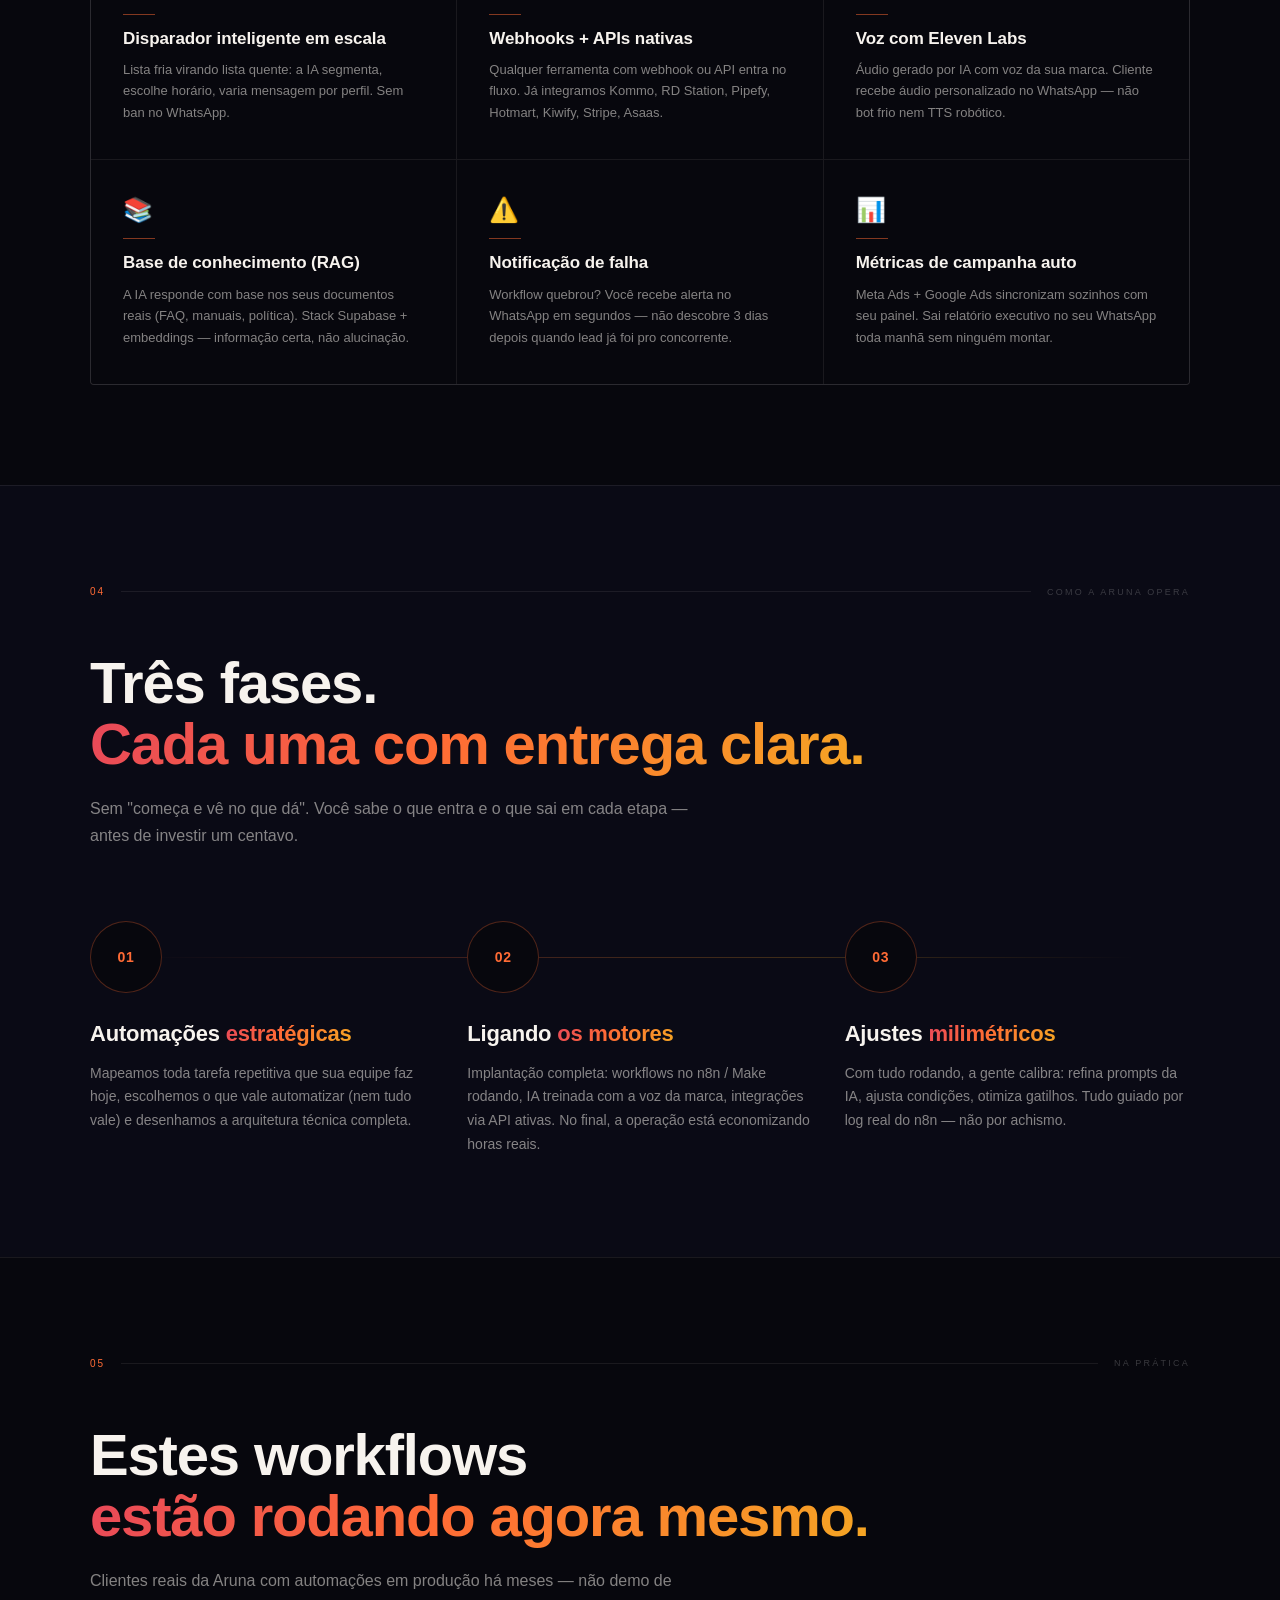
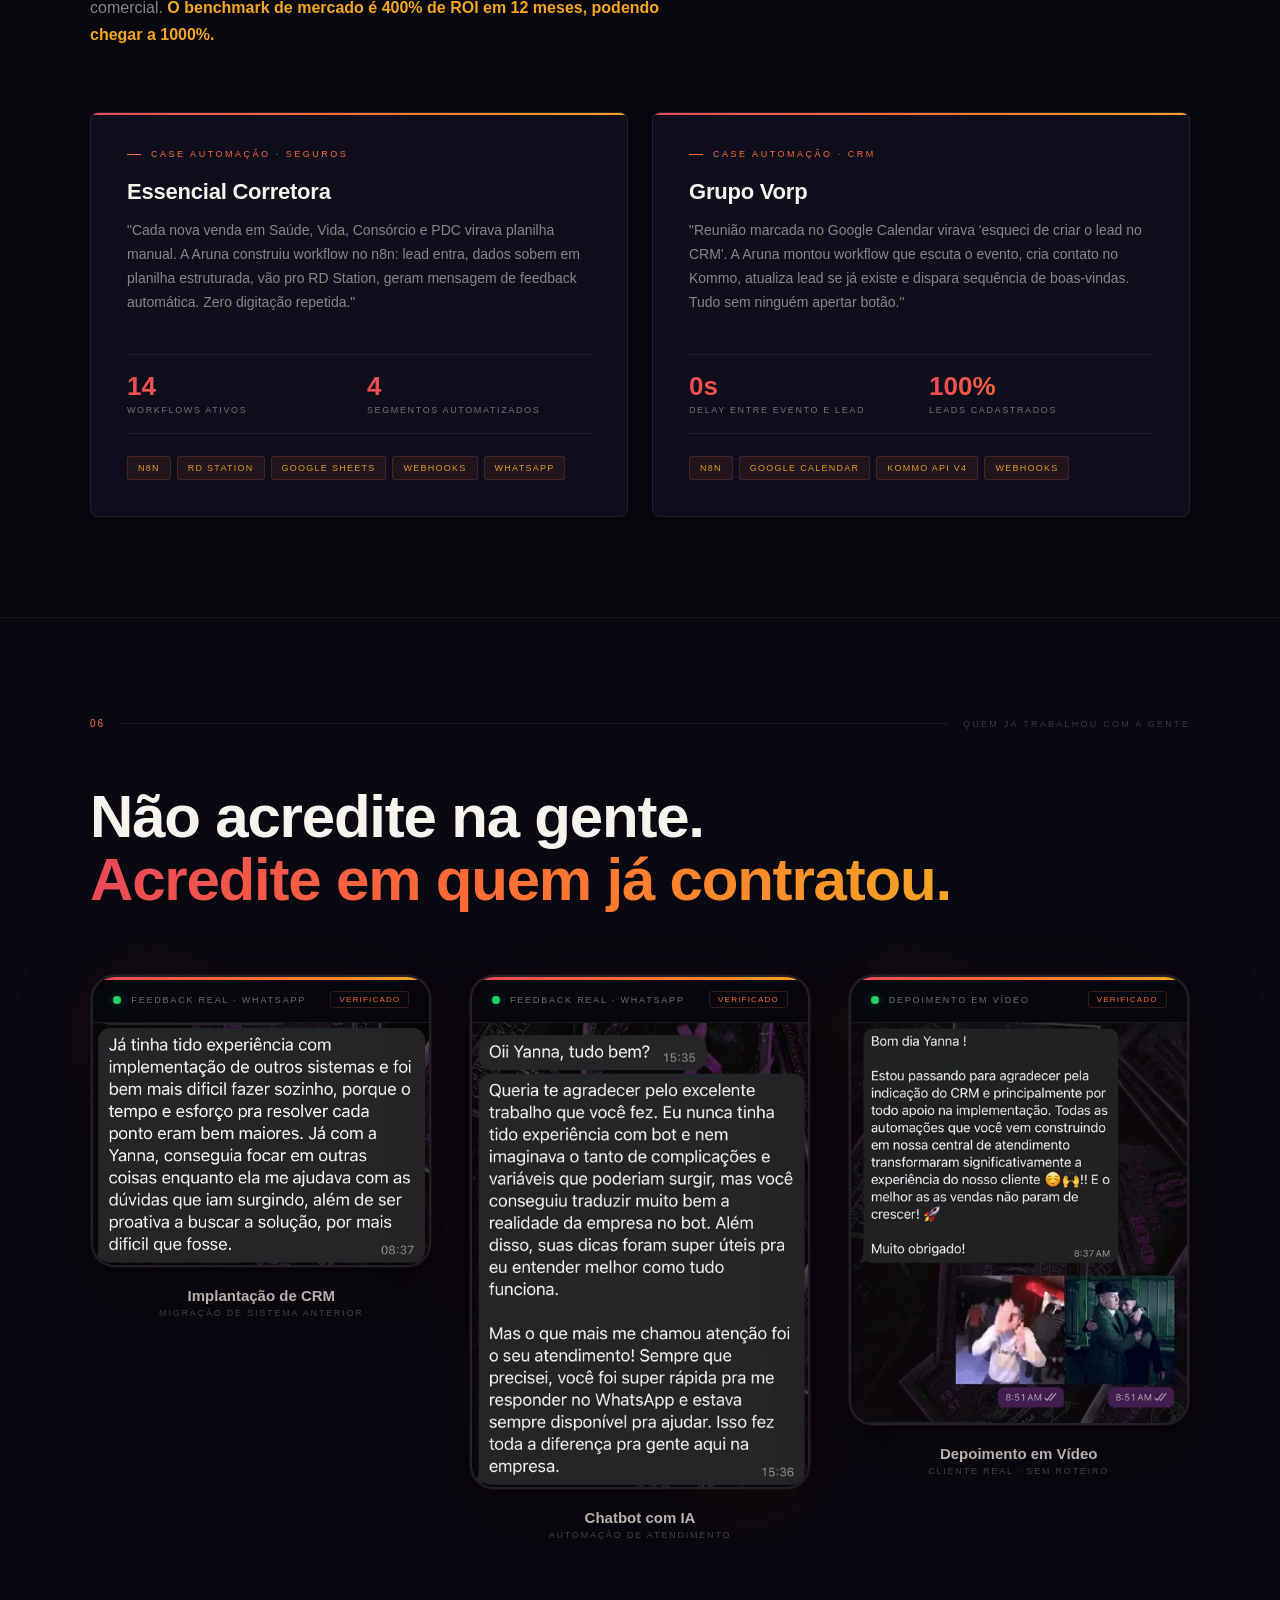
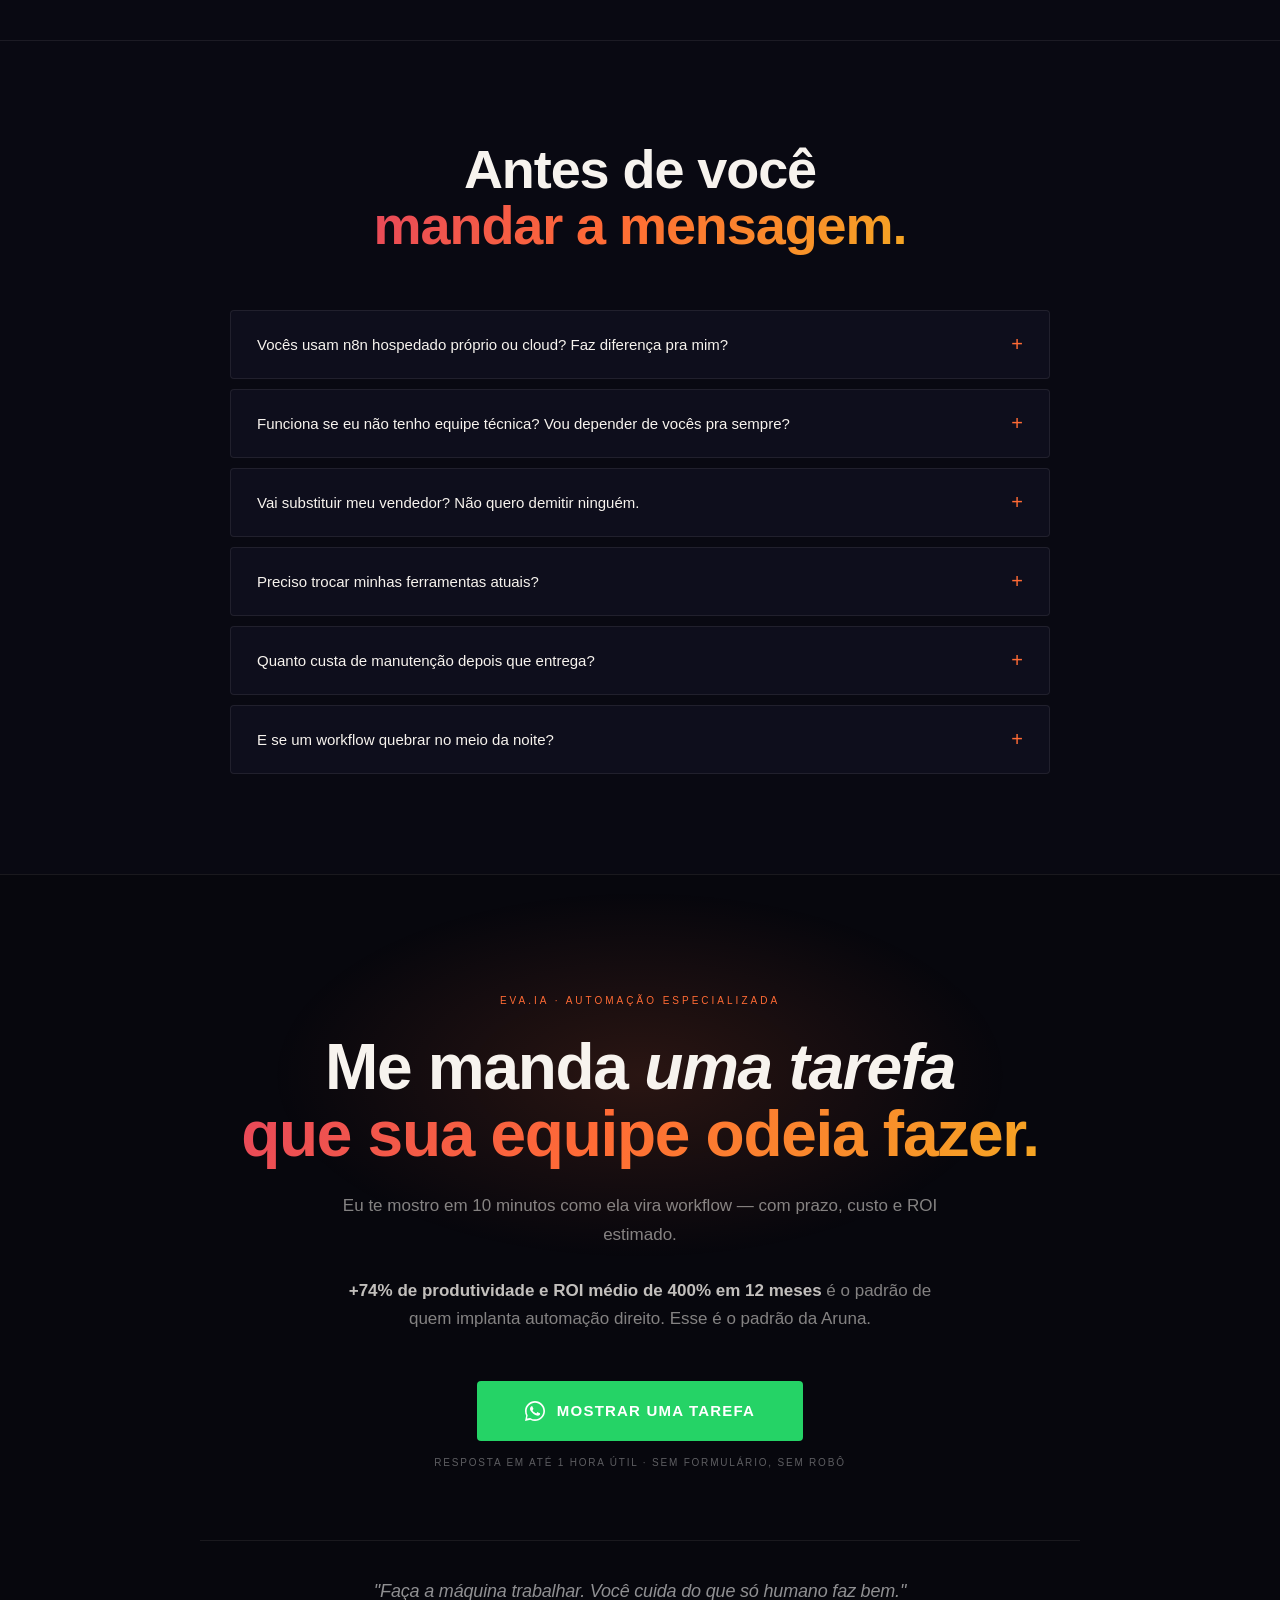
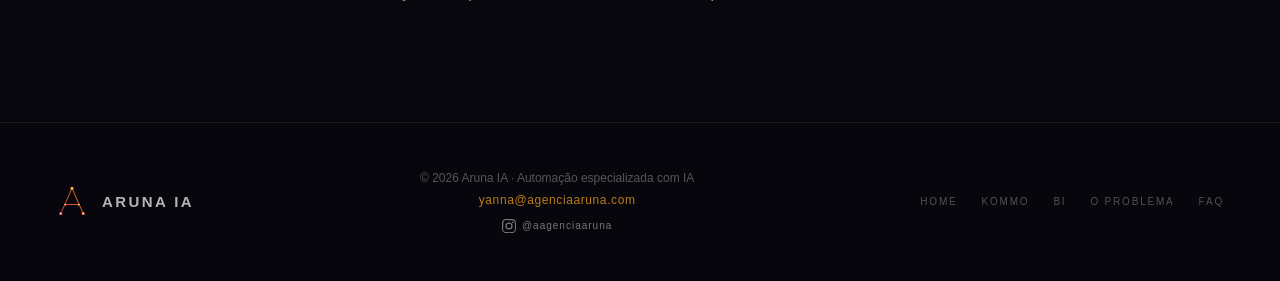
==== commit a2c6a4c1: "Corrige conteudo invisivel ao rolar e 404 do tracking de origem Reveal-on-scroll usava threshold 0.1" ====
--- a/automacao/index.html
+++ b/automacao/index.html
@@ -1137,10 +1137,21 @@
     resize(); init(); draw();
     const nav = document.getElementById('nav');
     window.addEventListener('scroll', () => nav.classList.toggle('scrolled', scrollY > 50));
-    const obs = new IntersectionObserver(entries => {
-      entries.forEach(e => { if(e.isIntersecting){ e.target.classList.add('visible'); obs.unobserve(e.target); } });
-    }, { threshold: 0.1, rootMargin: '0px 0px -32px 0px' });
-    document.querySelectorAll('.reveal').forEach(el => obs.observe(el));
+    const revealEls = document.querySelectorAll('.reveal');
+    const showAll = () => revealEls.forEach(el => el.classList.add('visible'));
+    if (!('IntersectionObserver' in window) || matchMedia('(prefers-reduced-motion: reduce)').matches) {
+      showAll();
+    } else {
+      const obs = new IntersectionObserver(entries => {
+        entries.forEach(e => { if(e.isIntersecting){ e.target.classList.add('visible'); obs.unobserve(e.target); } });
+      }, { threshold: 0, rootMargin: '0px 0px 15% 0px' });
+      revealEls.forEach(el => obs.observe(el));
+      const safety = () => revealEls.forEach(el => {
+        if (!el.classList.contains('visible') && el.getBoundingClientRect().top < innerHeight) el.classList.add('visible');
+      });
+      addEventListener('scroll', safety, { passive: true });
+      addEventListener('load', () => setTimeout(safety, 300));
+    }
 
     // ── META PIXEL · tracking ampliado (Lead + sinais de qualidade) ──
     (function () {
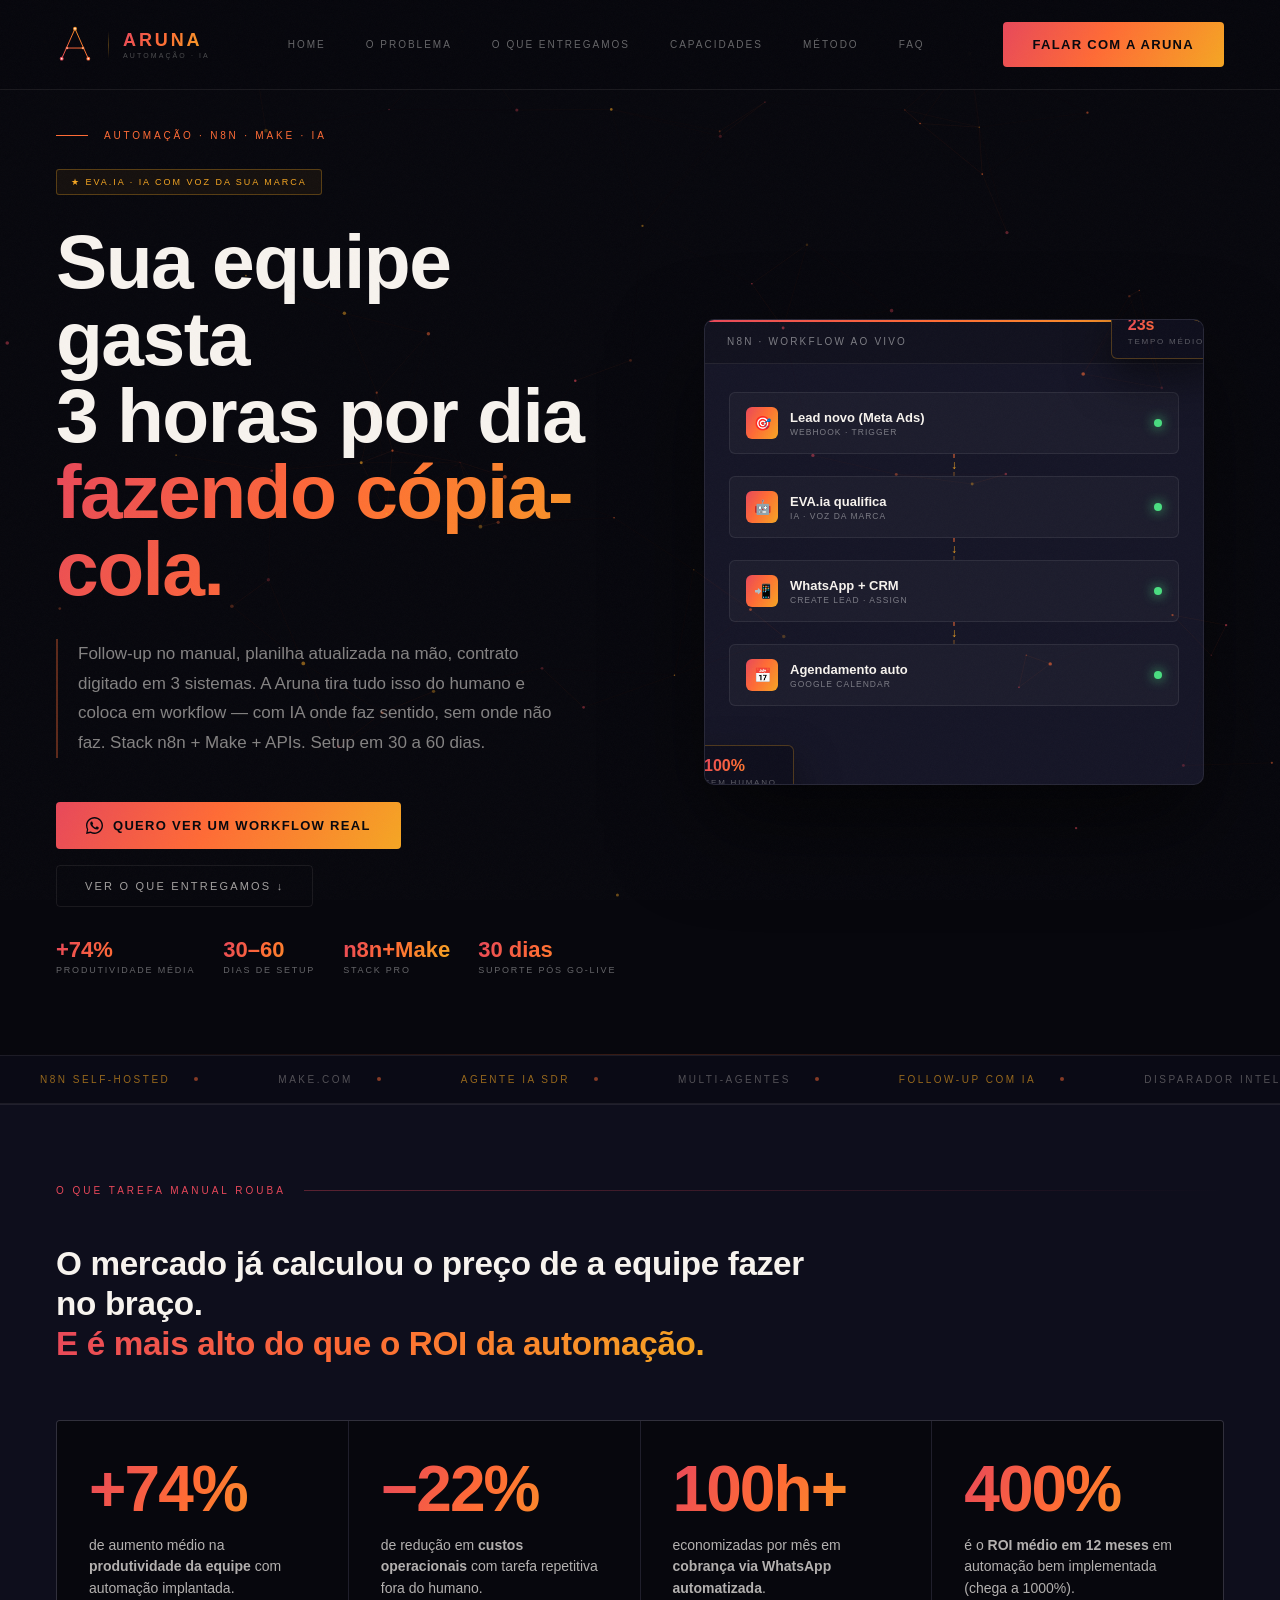
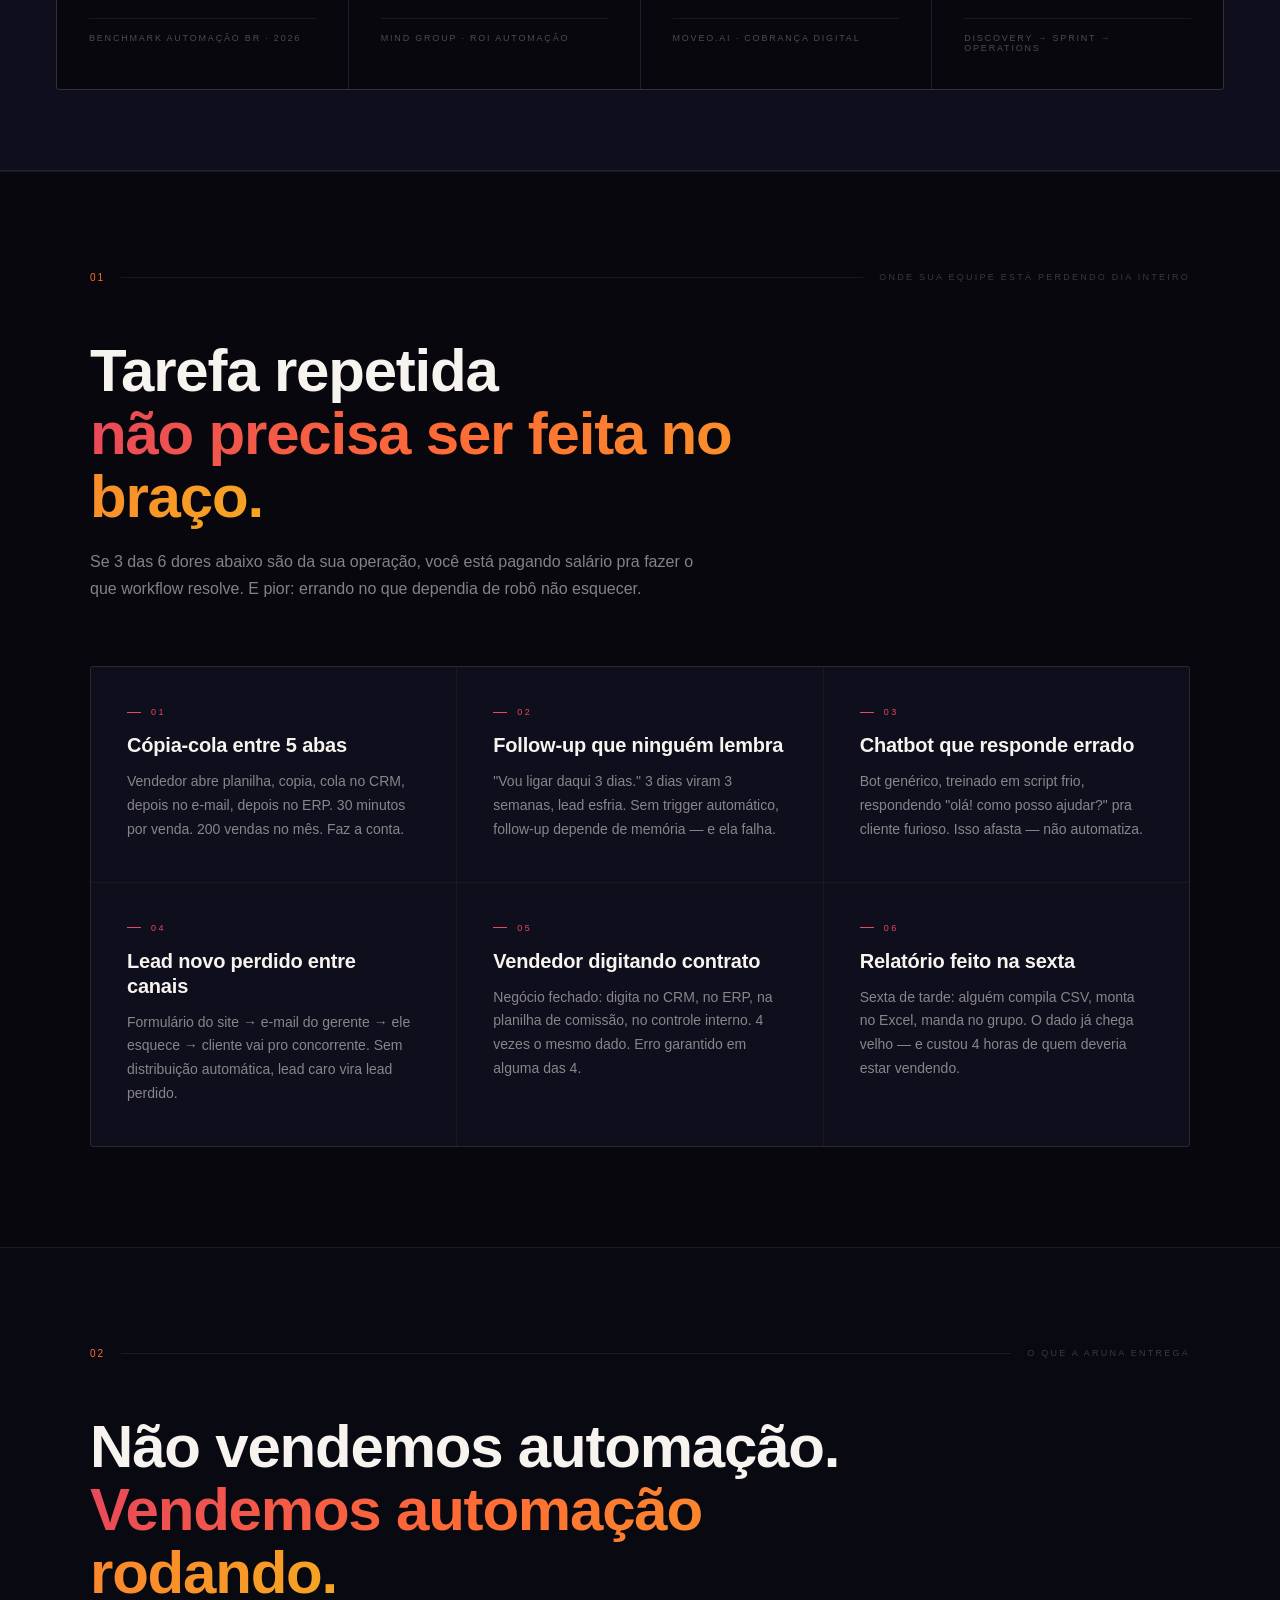
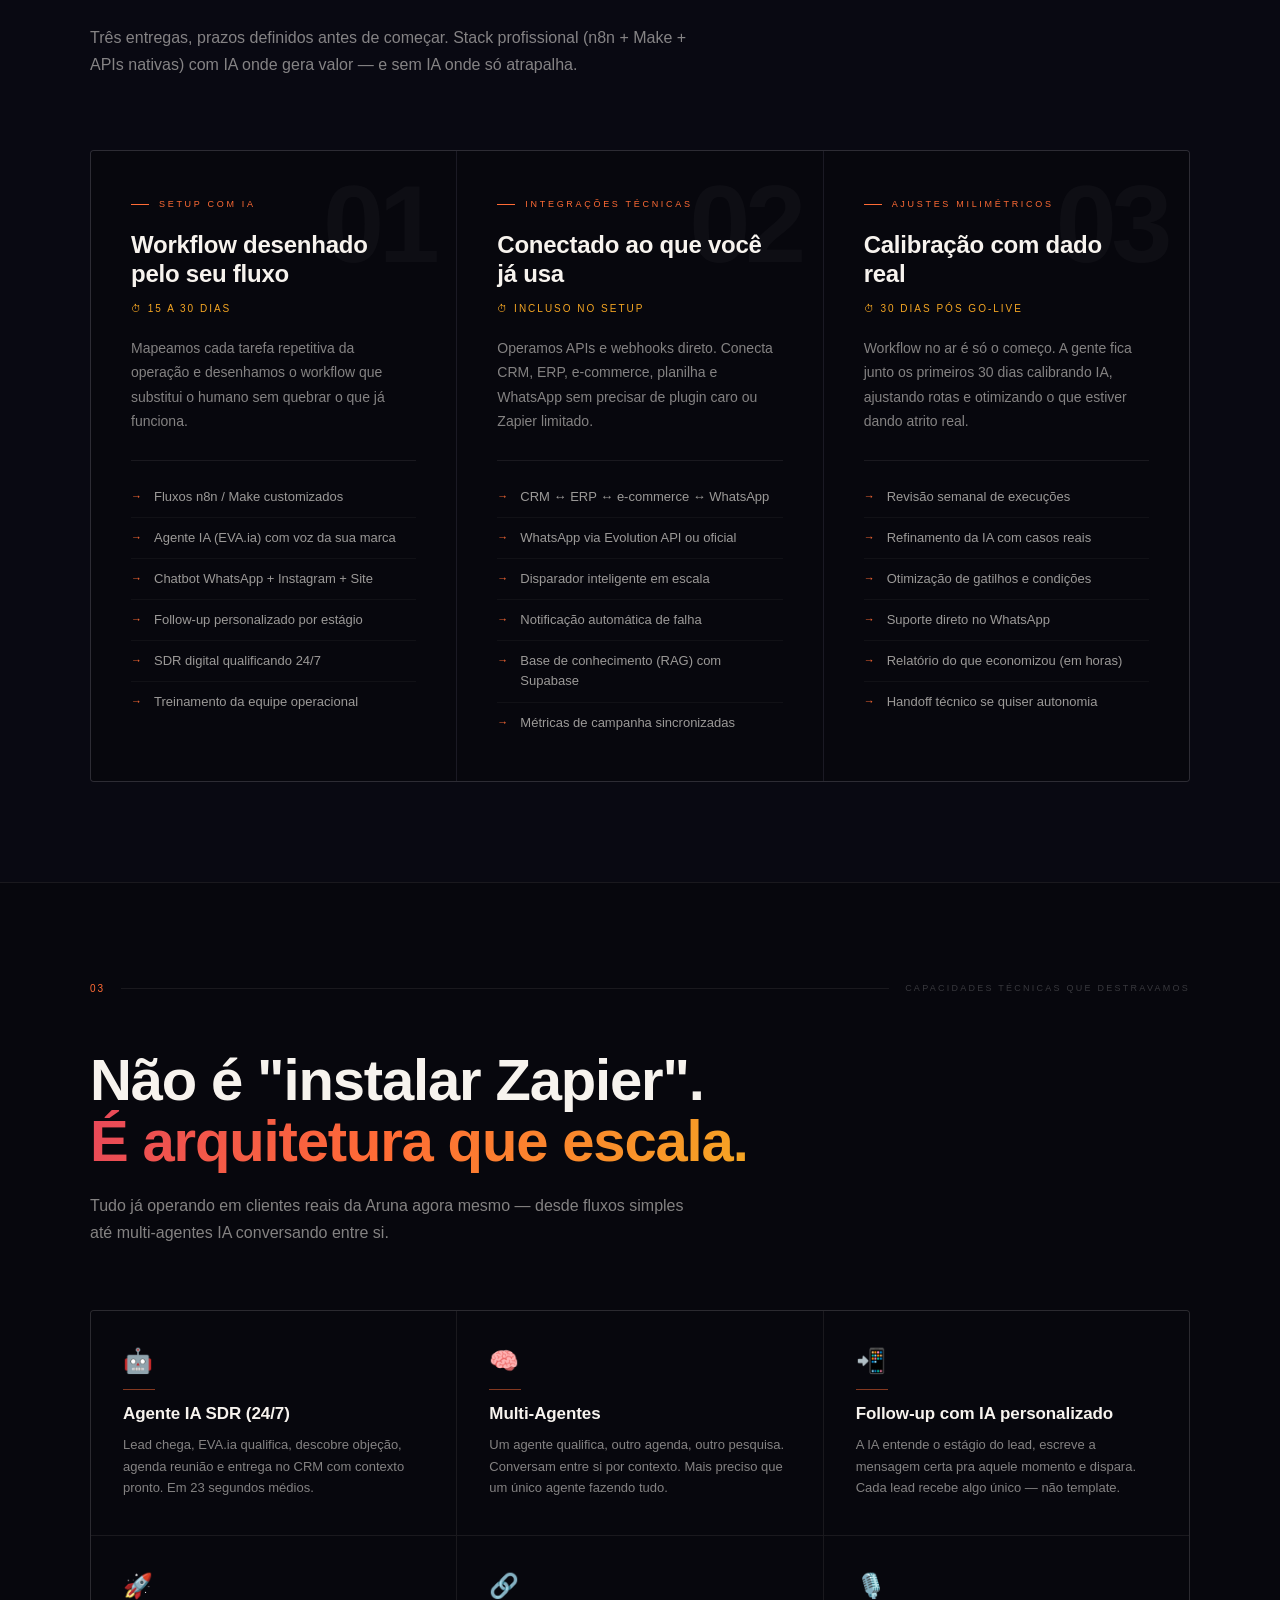
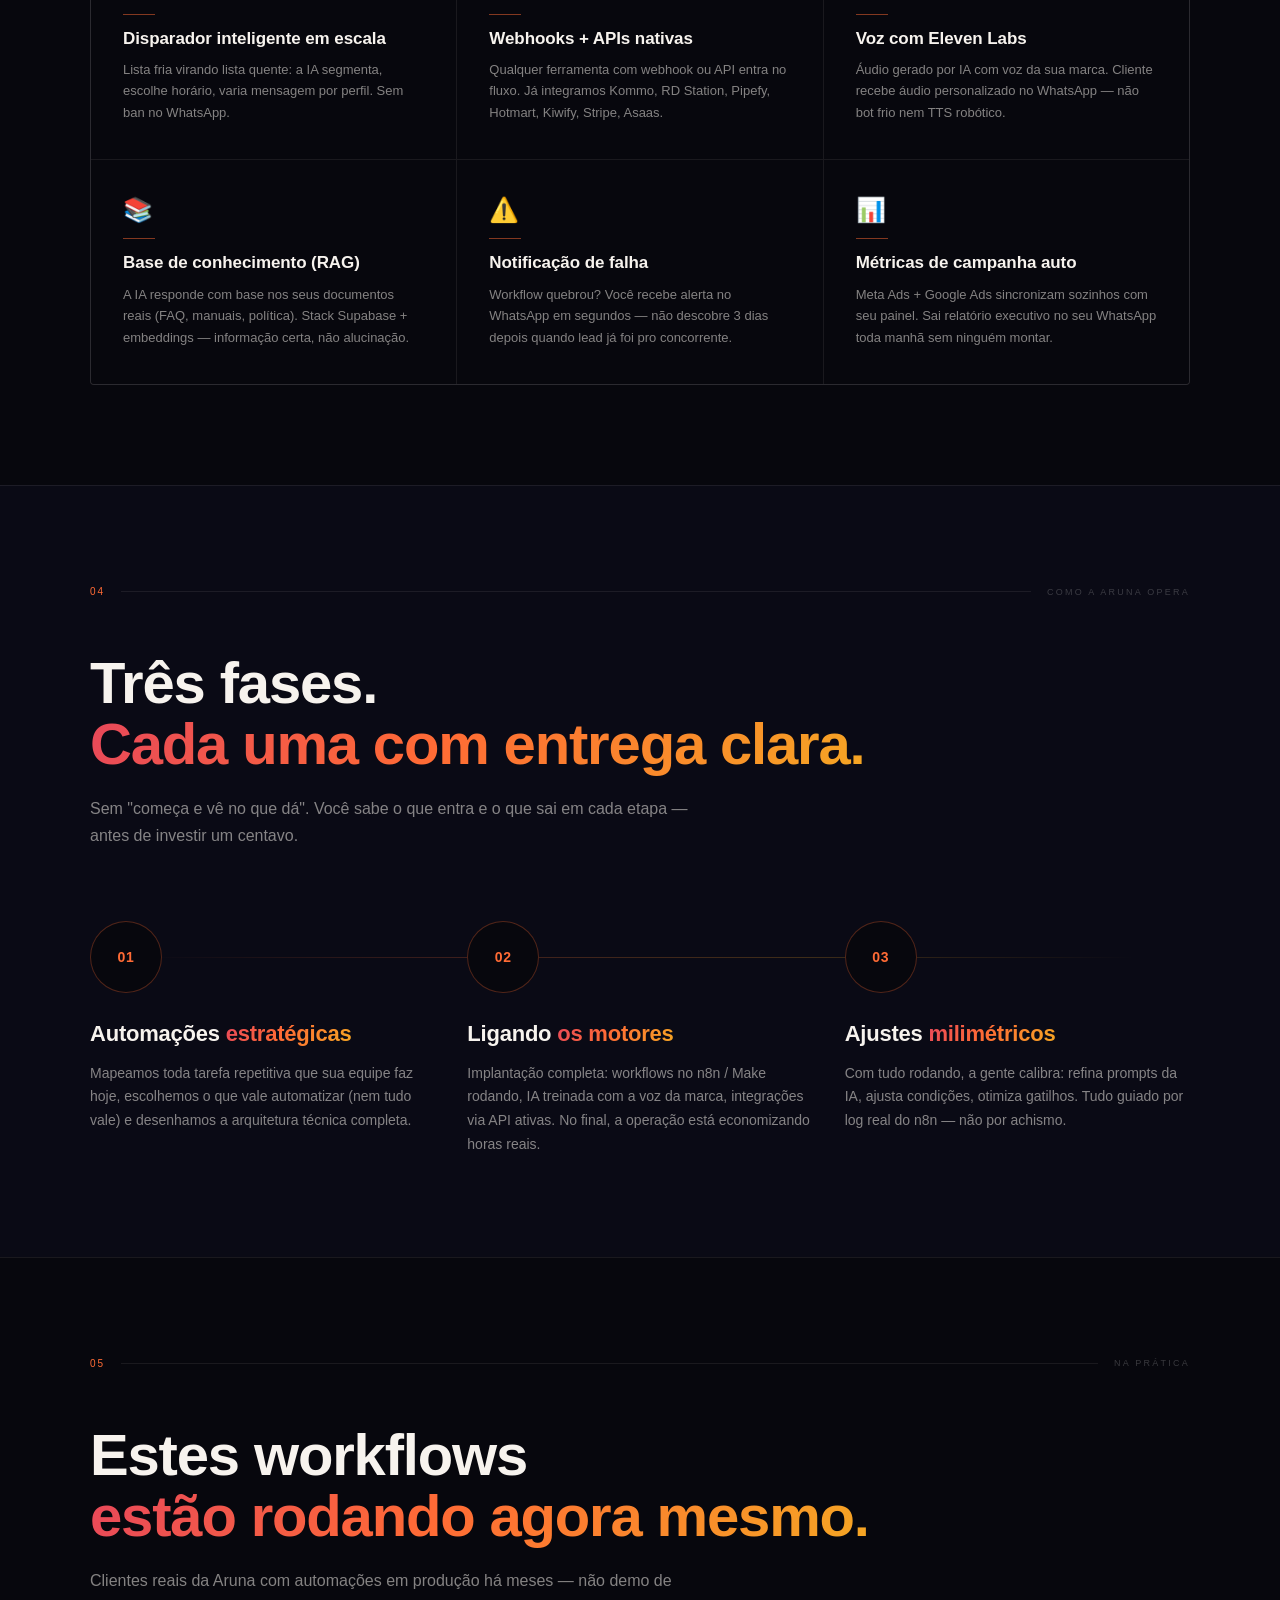
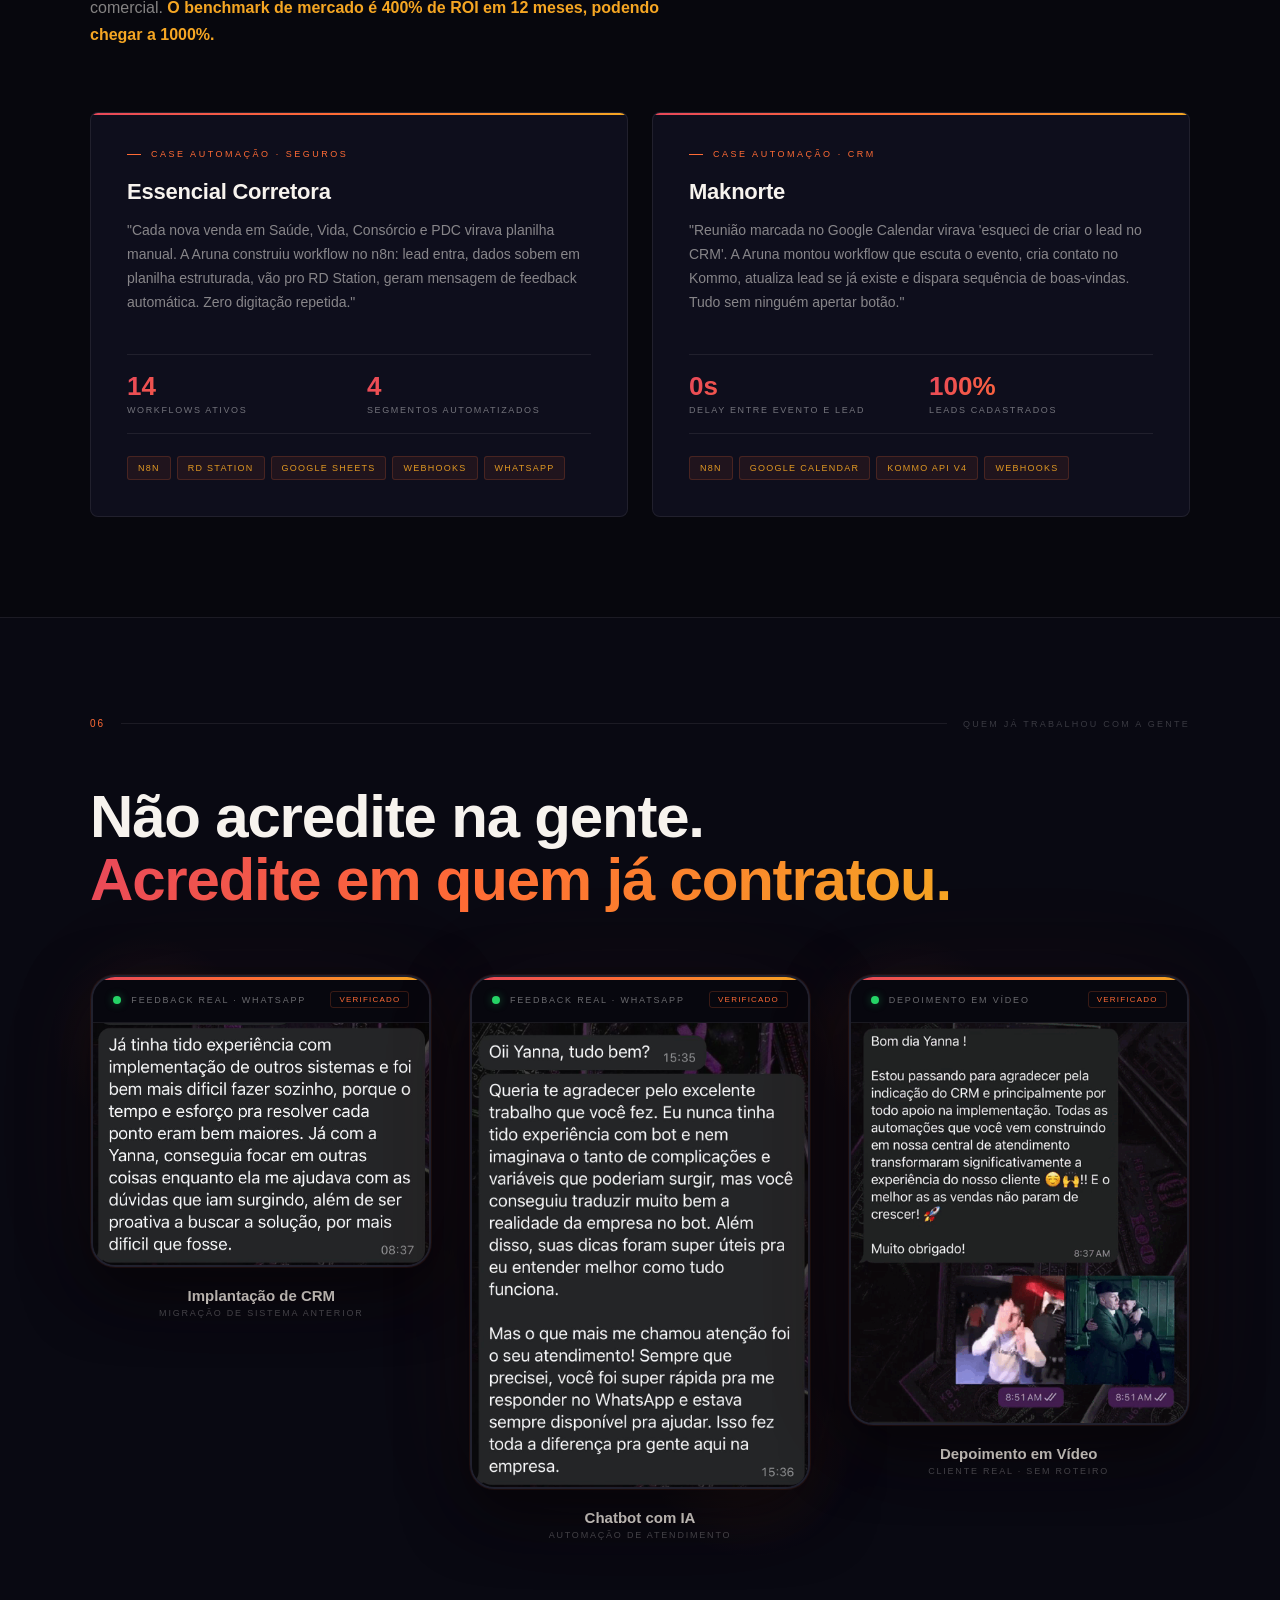
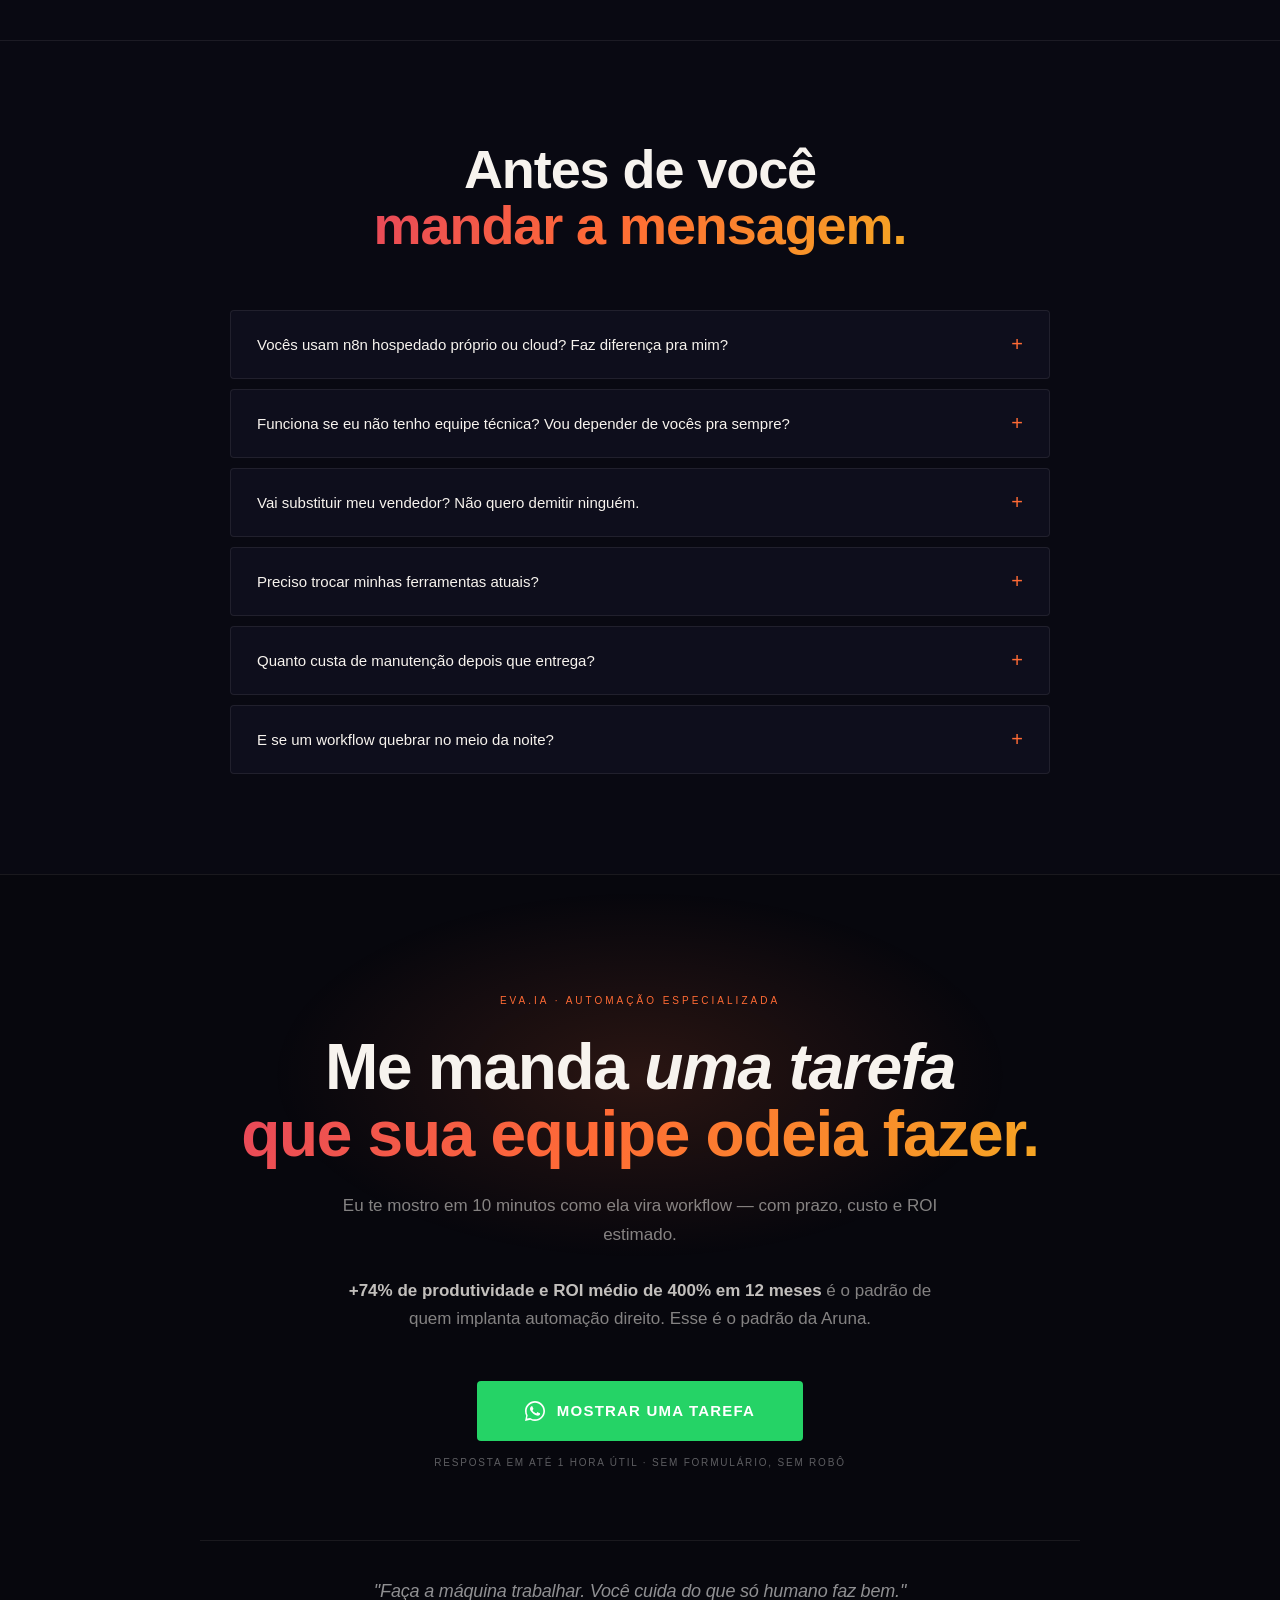
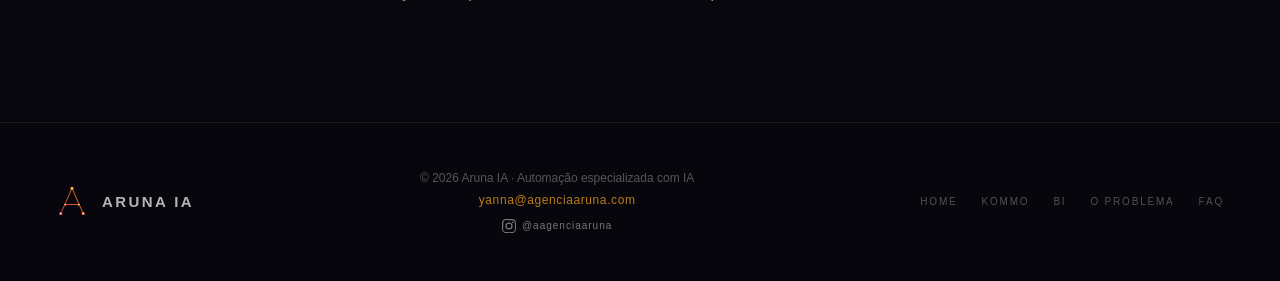
==== commit c3637a66: "Troca cliente do case de automacao: Grupo Vorp -> Maknorte Co-Authored-By: Claude Opus 4.7 (1M conte" ====
--- a/automacao/index.html
+++ b/automacao/index.html
@@ -844,7 +844,7 @@
         </div>
         <div class="prova-case reveal reveal-d2">
           <div class="case-tag">Case Automação · CRM</div>
-          <div class="case-cliente">Grupo Vorp</div>
+          <div class="case-cliente">Maknorte</div>
           <p class="case-quote">
             "Reunião marcada no Google Calendar virava 'esqueci de criar o lead no CRM'. A Aruna montou
             workflow que escuta o evento, cria contato no Kommo, atualiza lead se já existe e dispara
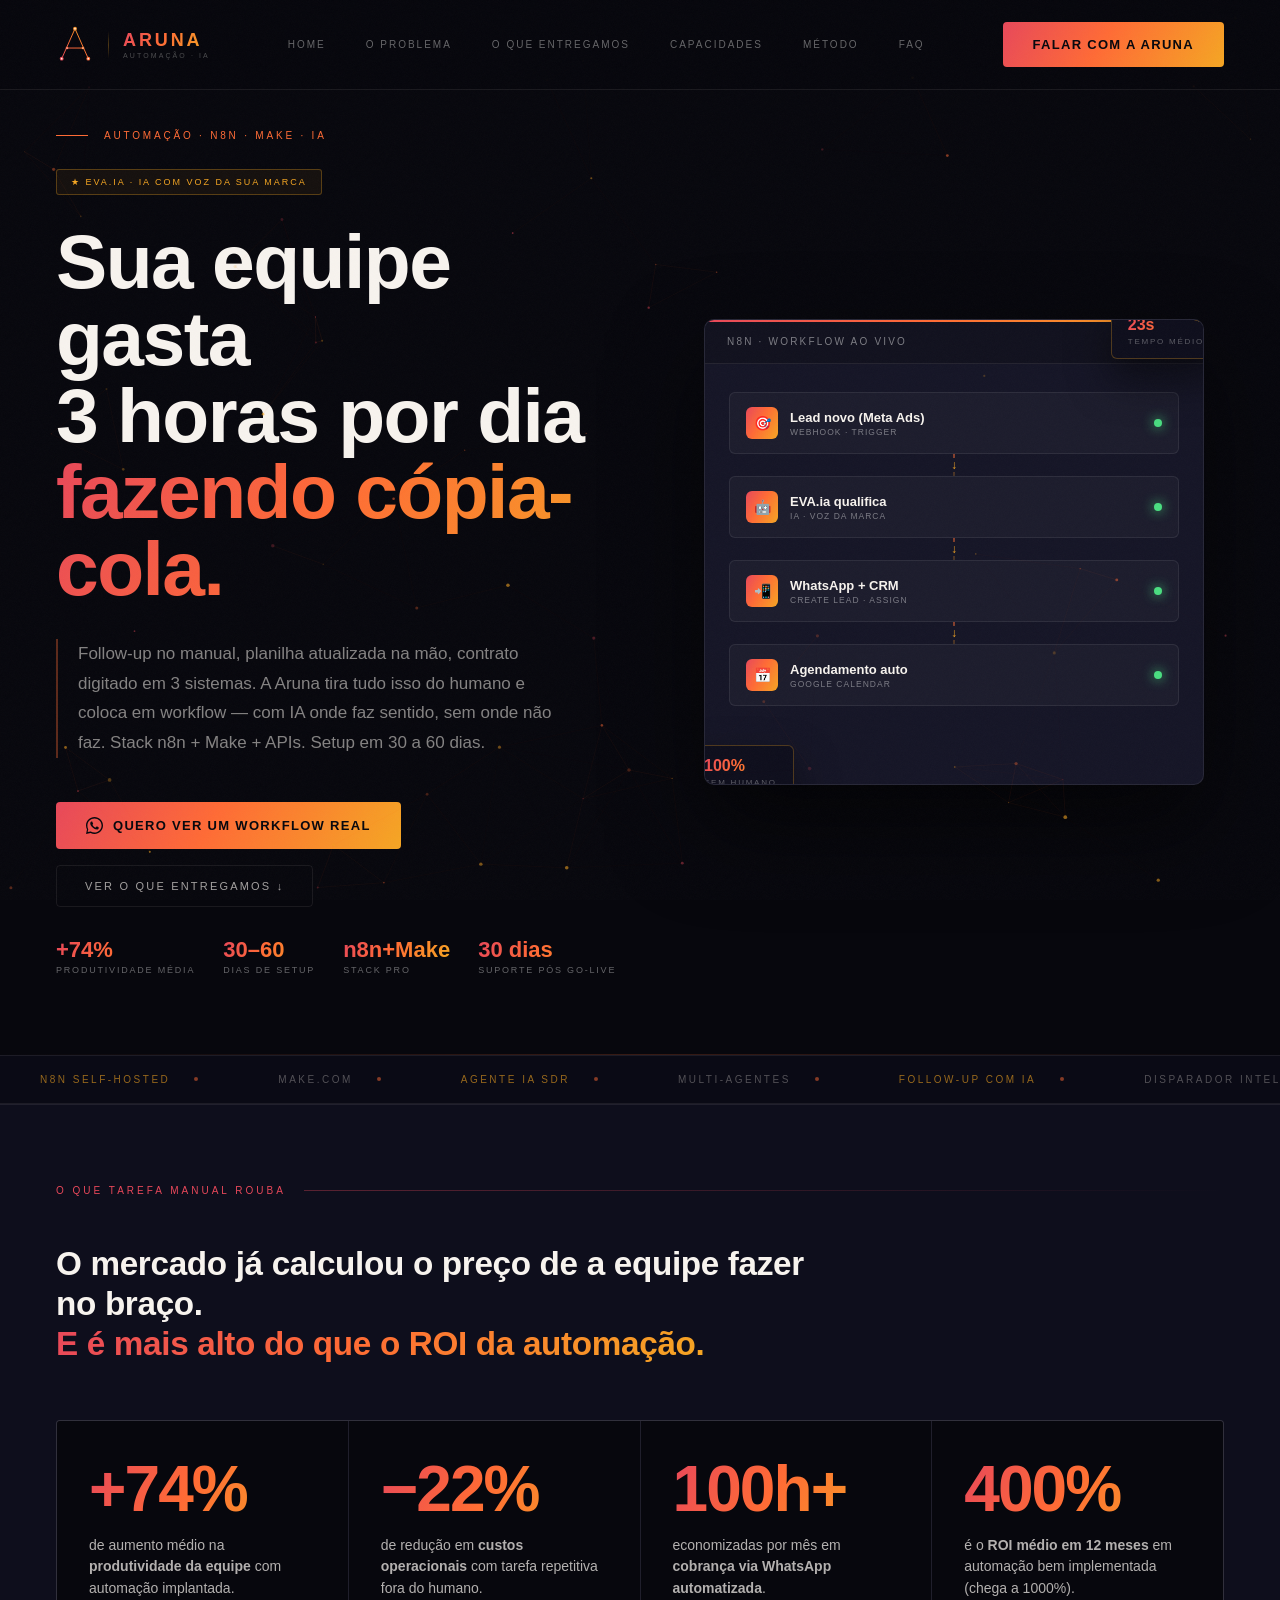
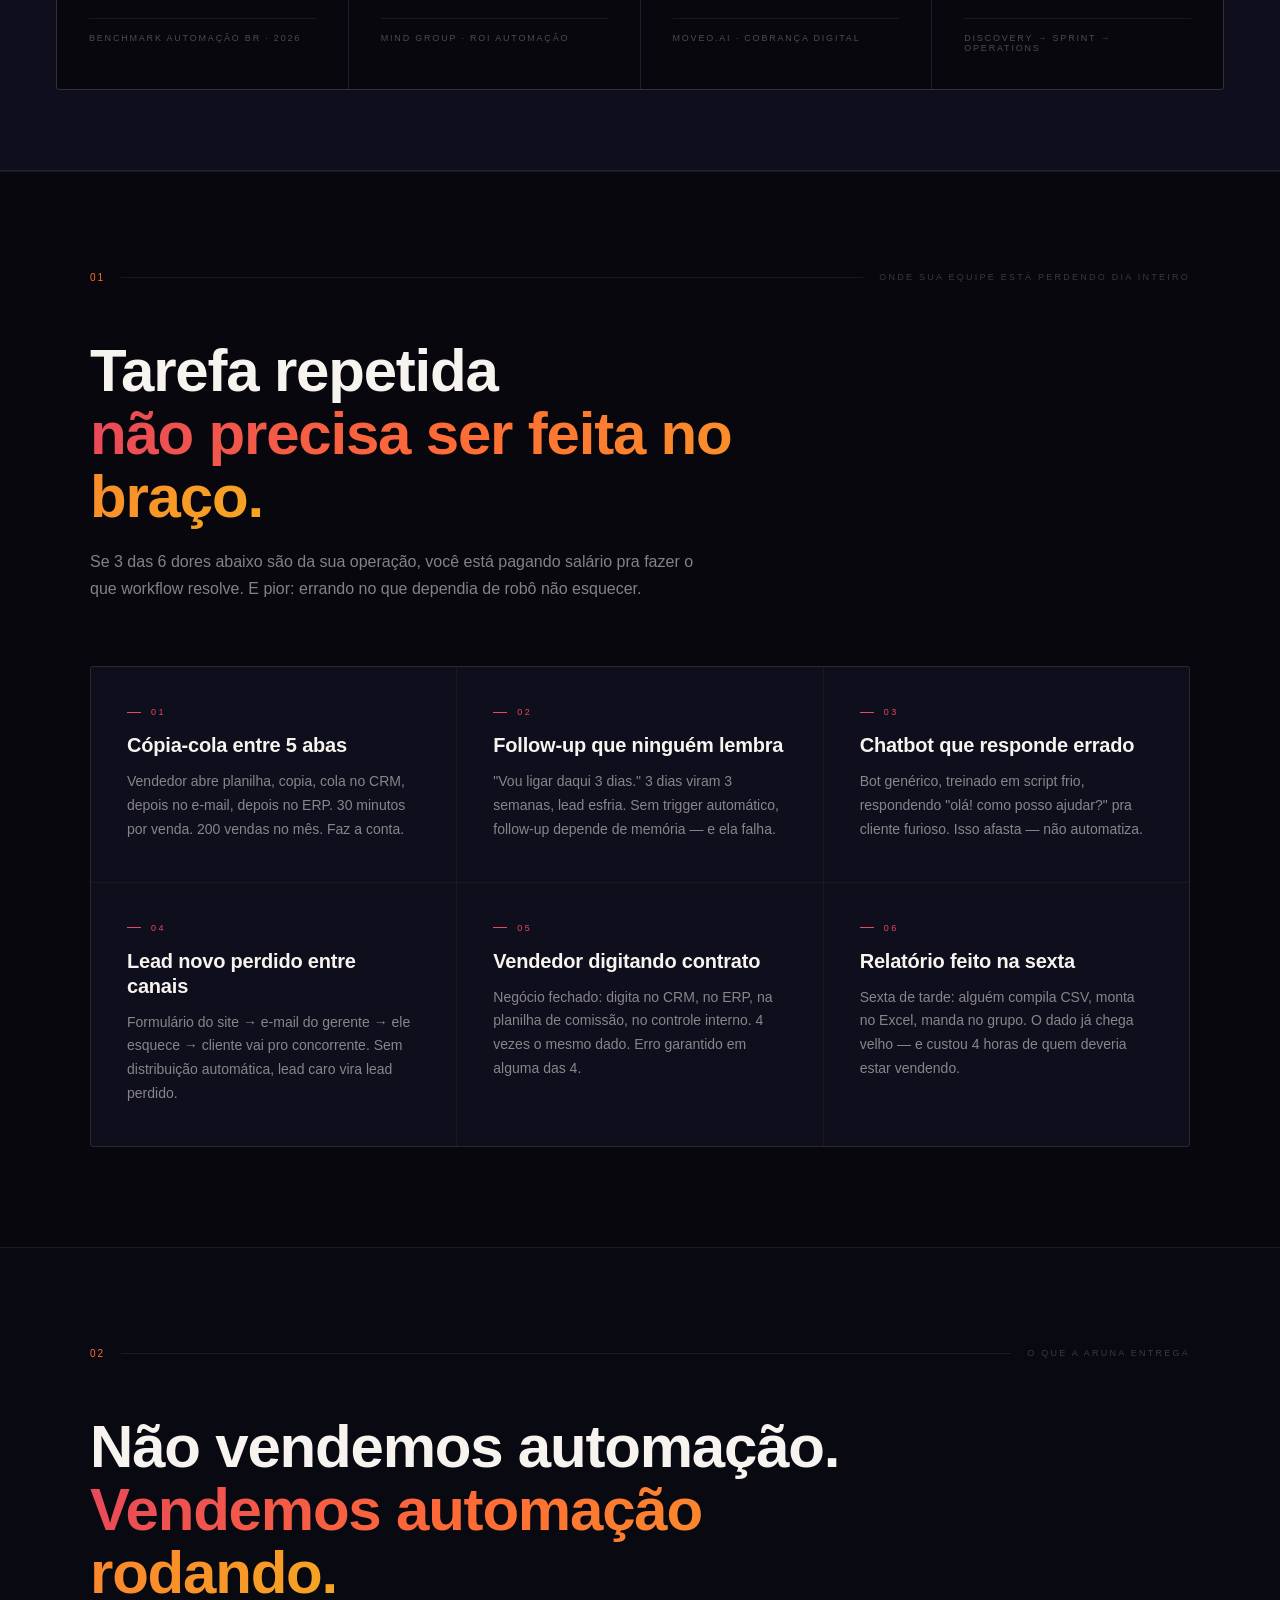
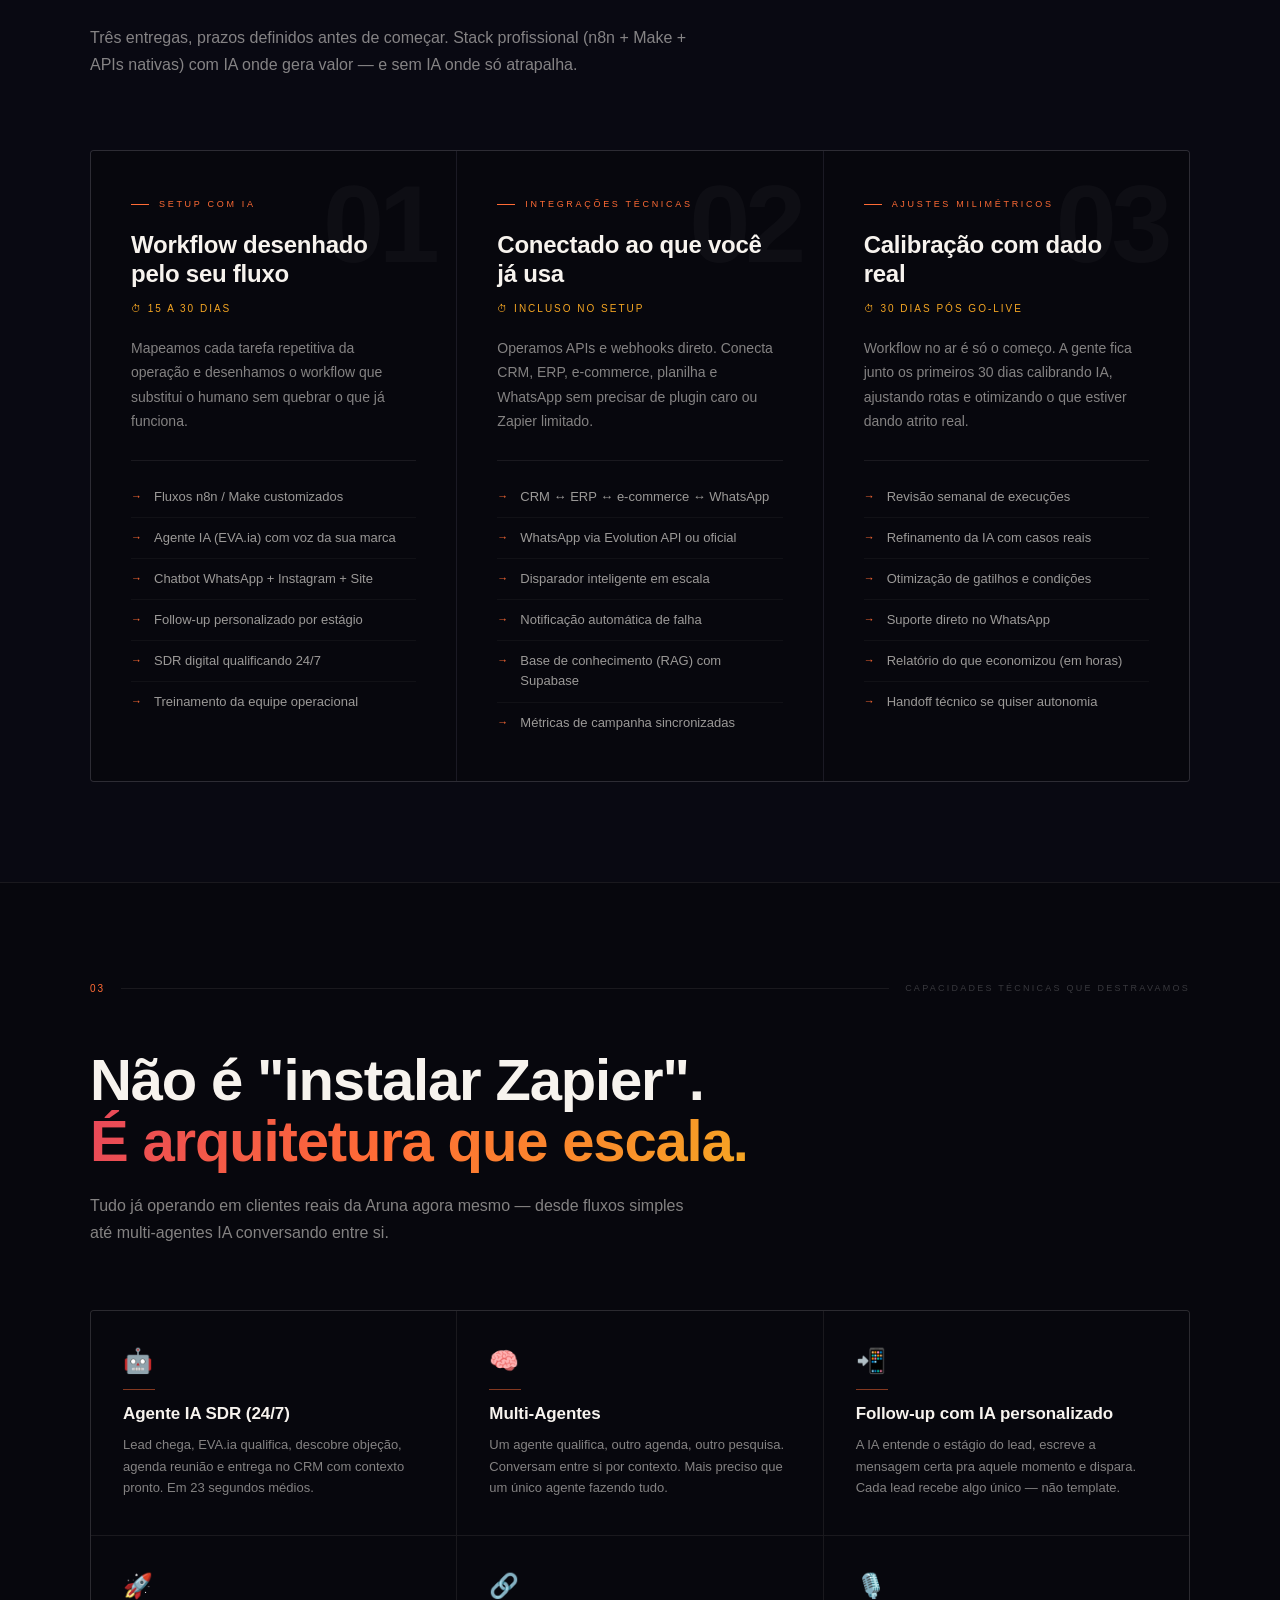
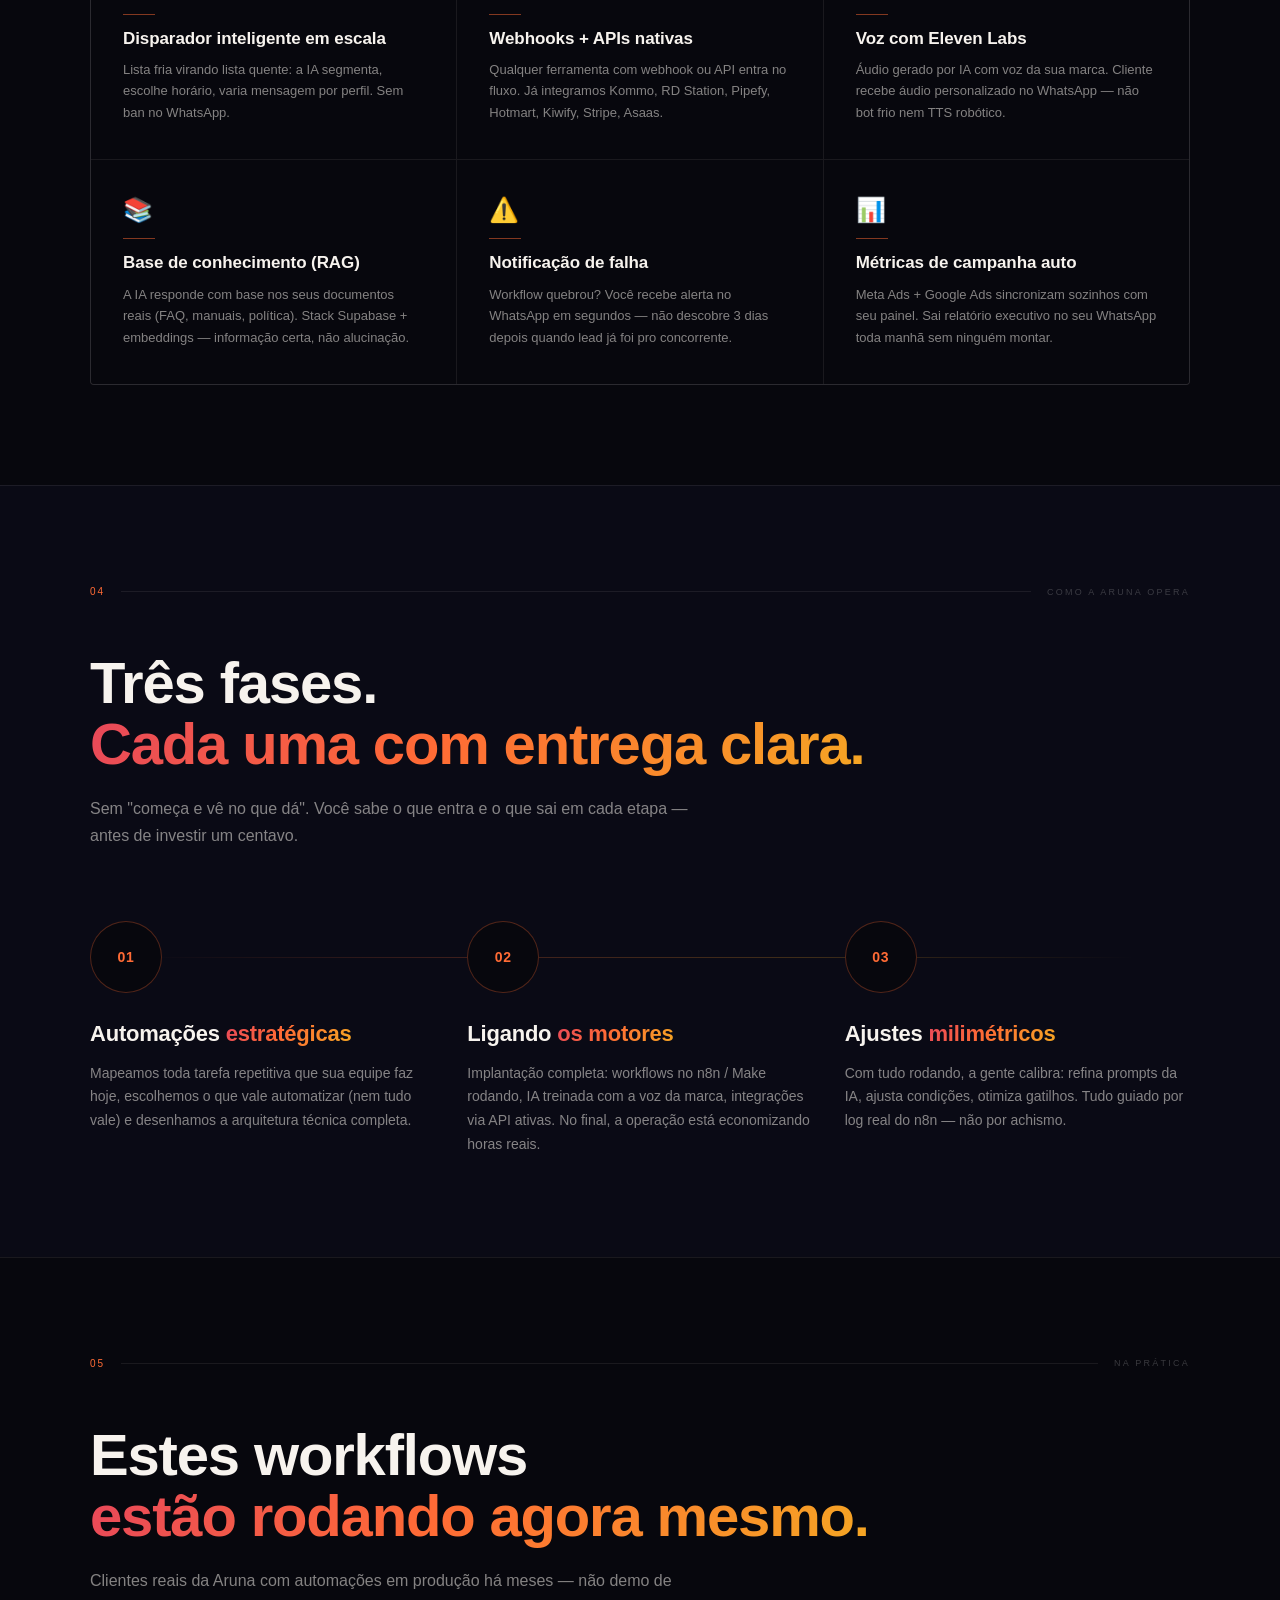
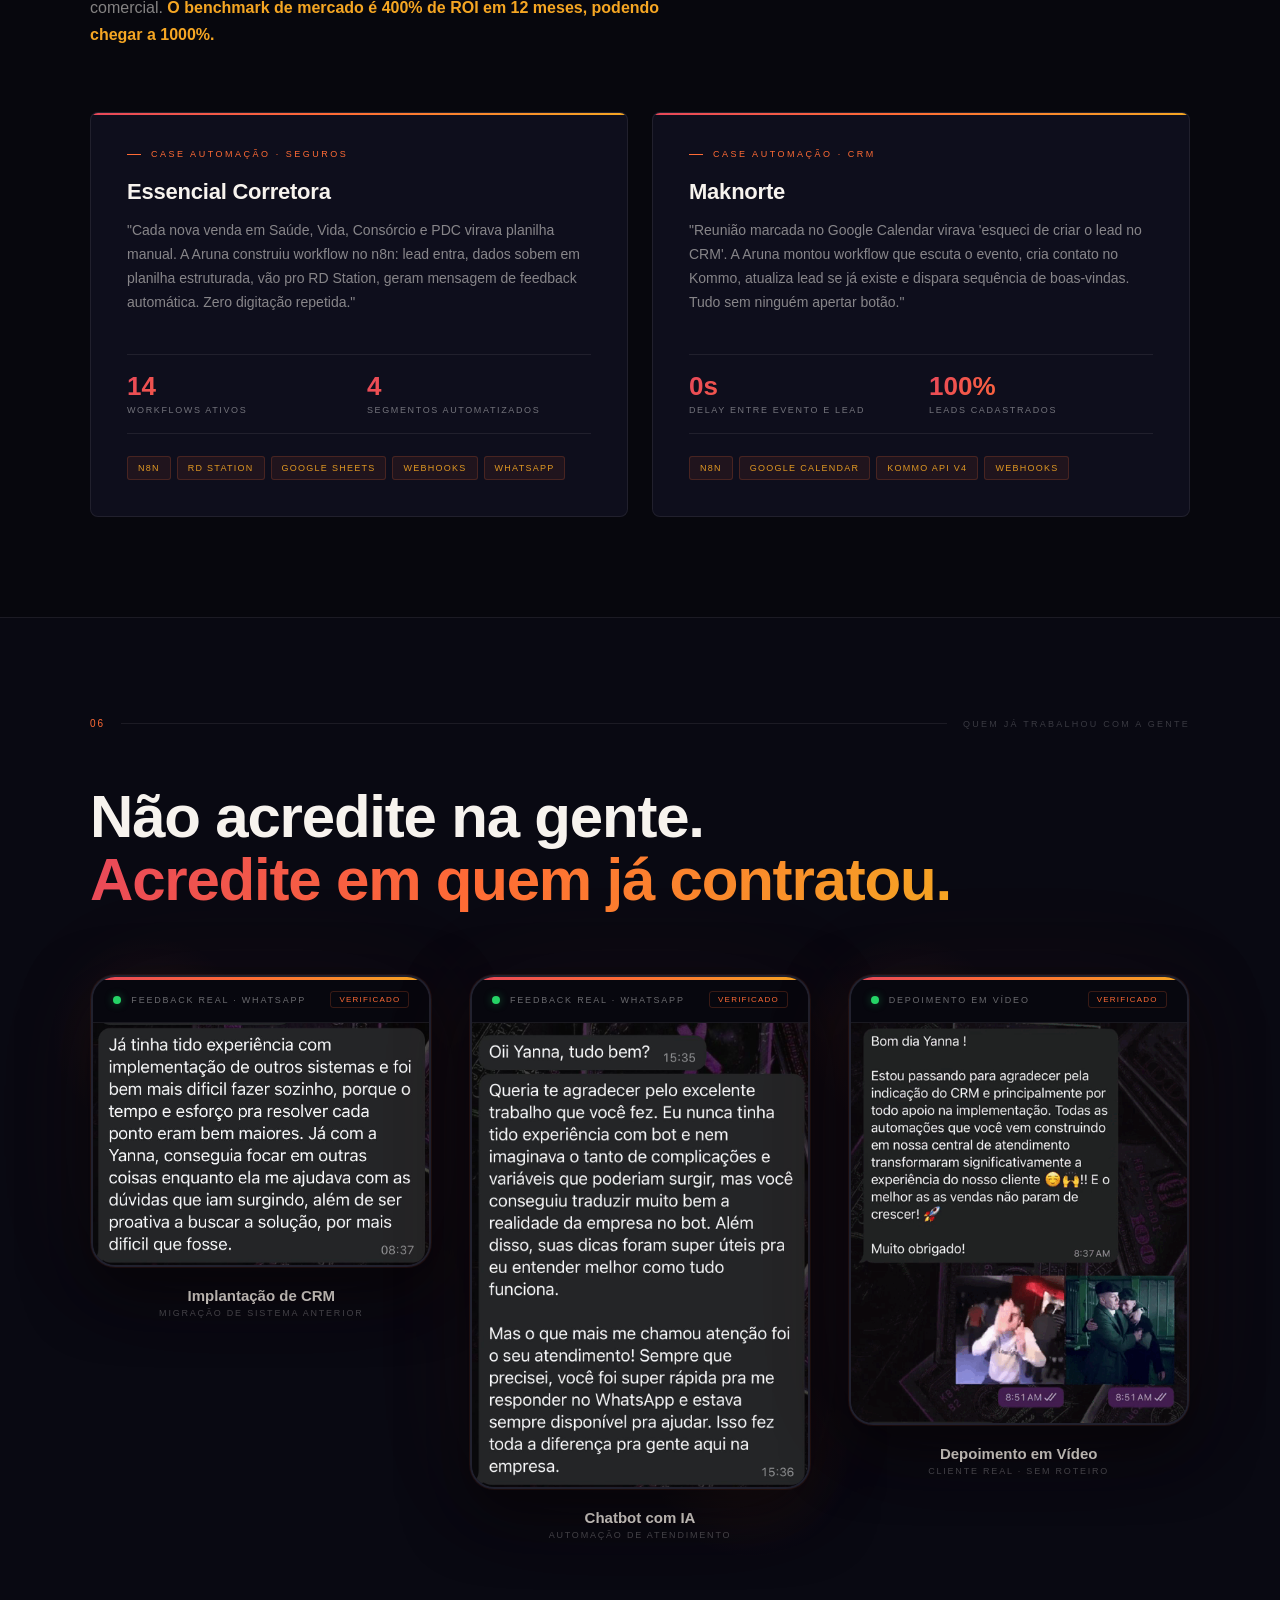
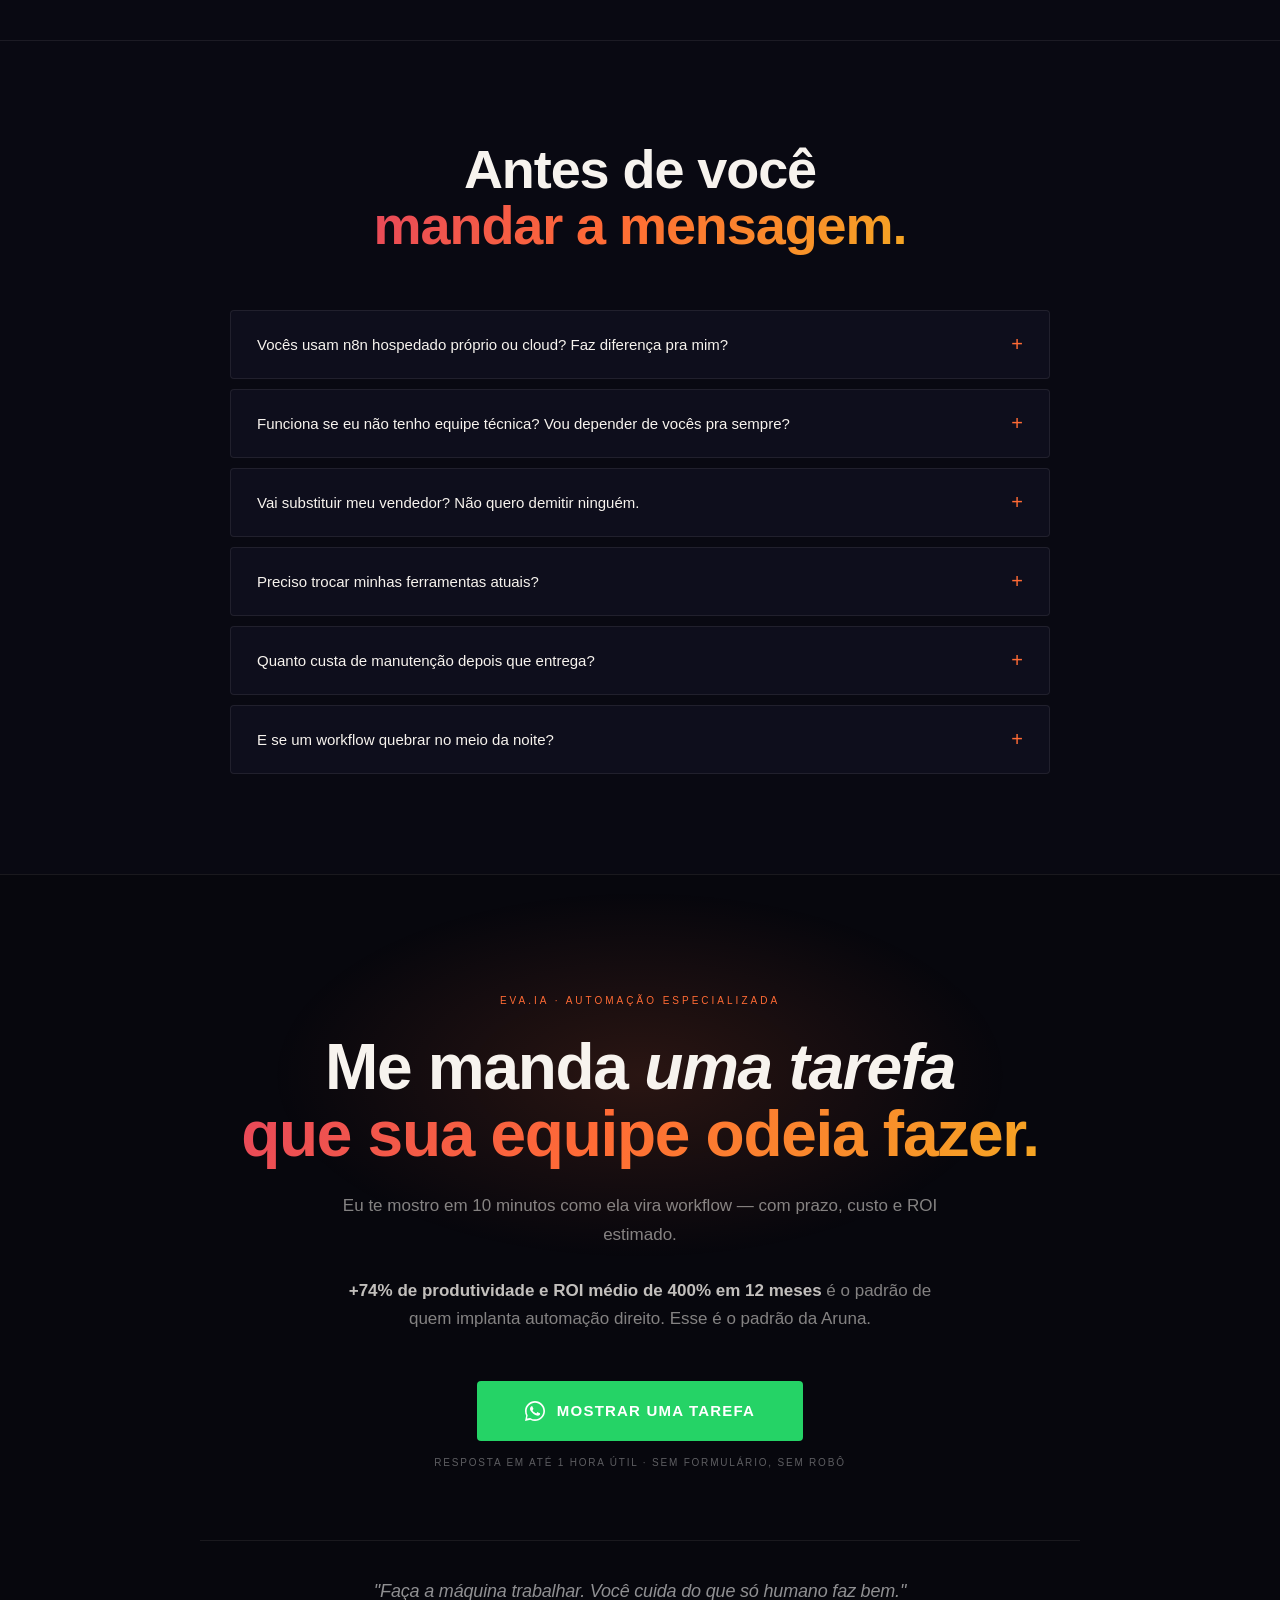
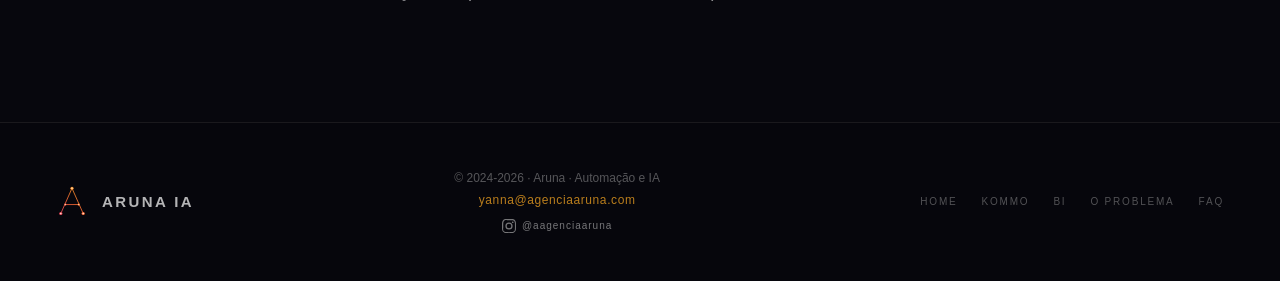
==== commit e7b69d1d: "Padroniza logo nas 5 paginas e atualiza footer - Logo da /os/ trocado: das 3 bolinhas para o A ofici" ====
--- a/automacao/index.html
+++ b/automacao/index.html
@@ -1080,7 +1080,7 @@
       <div class="footer-name">ARUNA IA</div>
     </a>
     <div class="footer-center">
-      <span class="footer-copy">© 2026 Aruna IA · Automação especializada com IA</span>
+      <span class="footer-copy">© 2024-2026 · Aruna · Automação e IA</span>
       <a href="mailto:yanna@agenciaaruna.com" class="footer-email">yanna@agenciaaruna.com</a>
       <div class="footer-social">
         <a href="https://instagram.com/aagenciaaruna" target="_blank" rel="noopener">
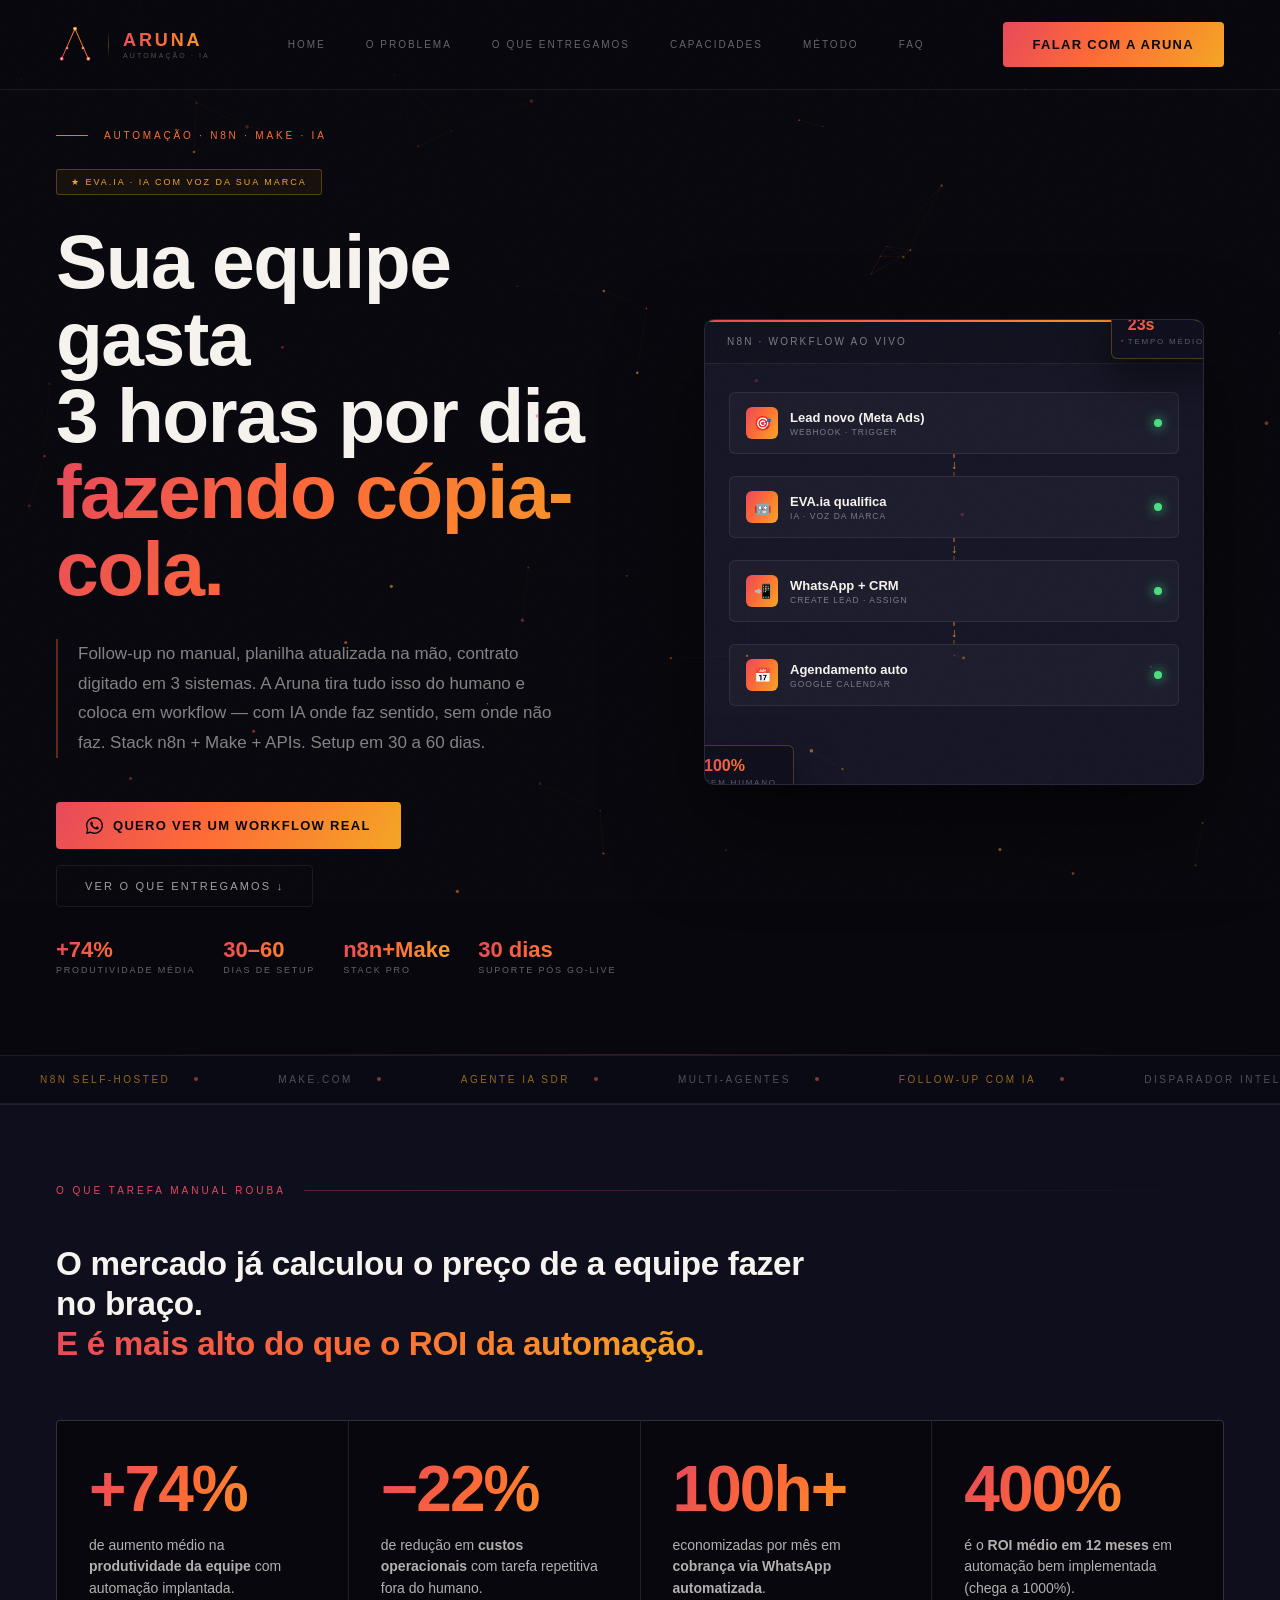
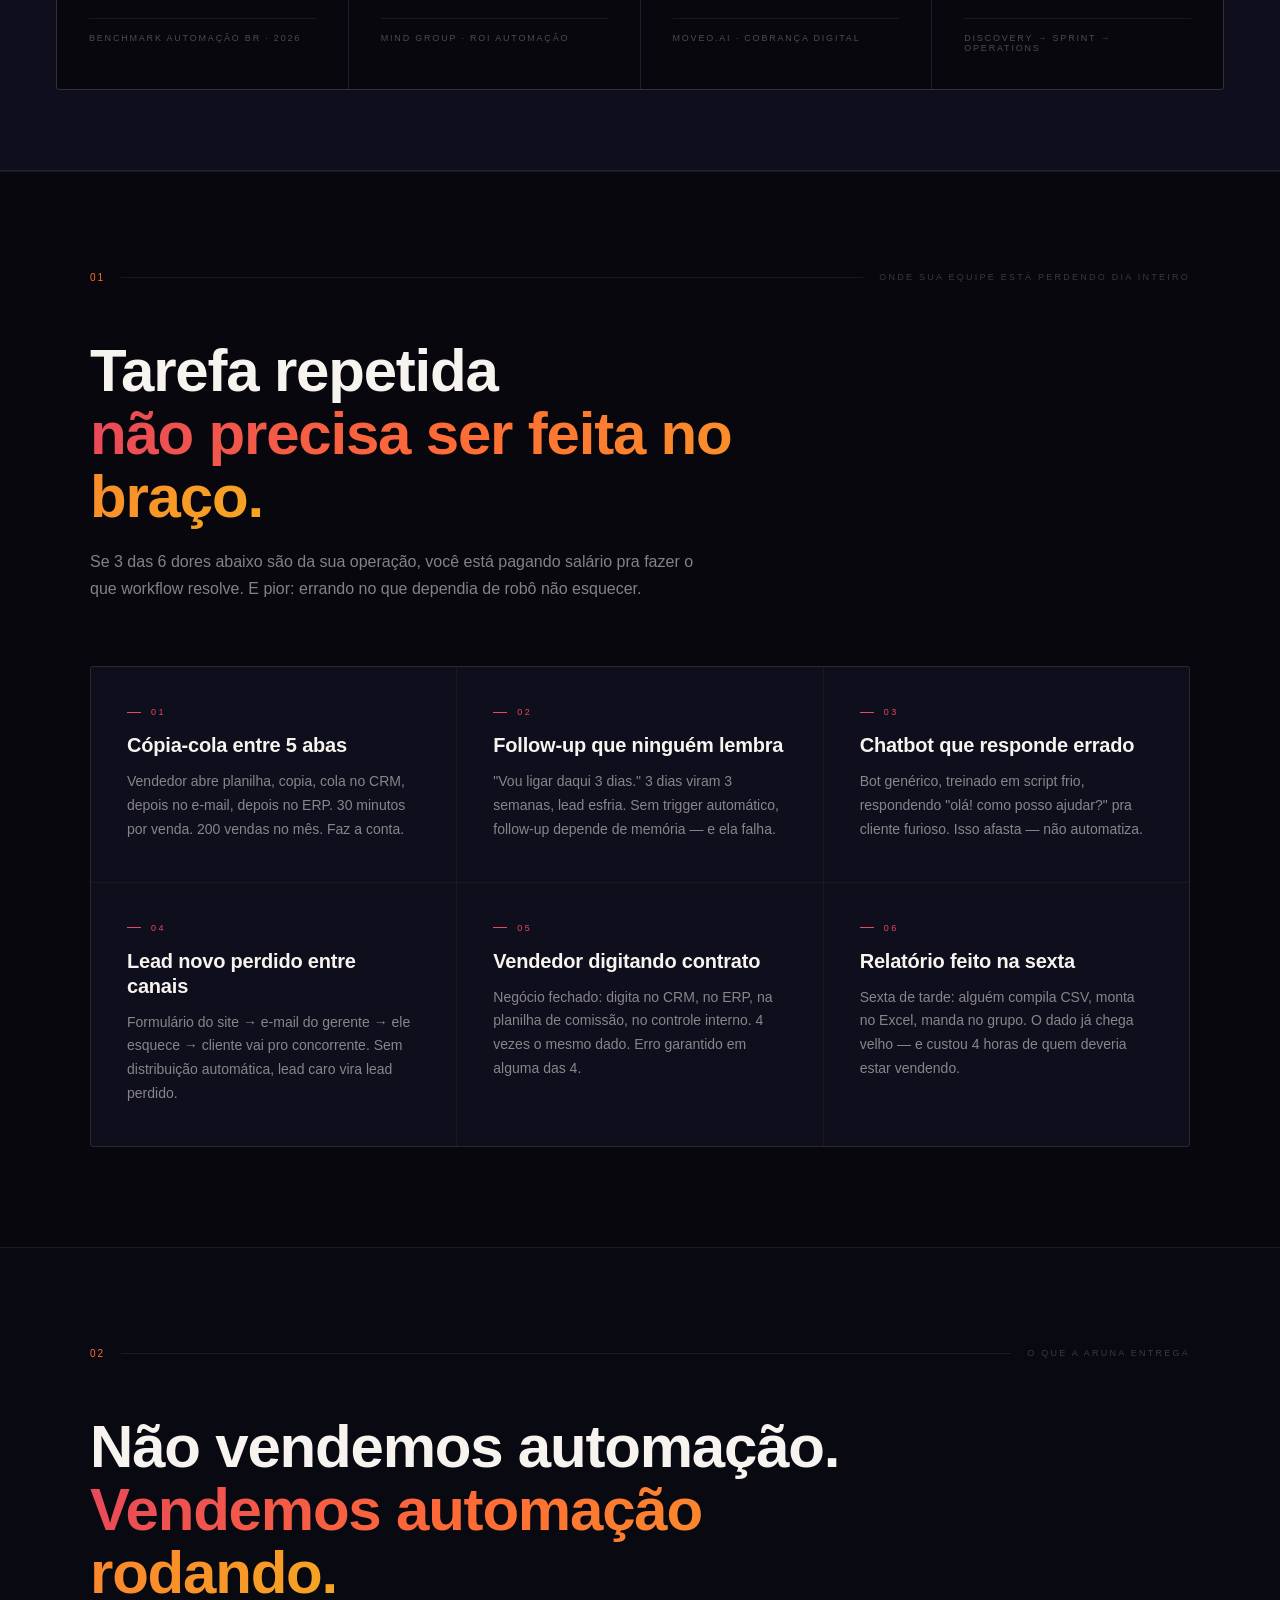
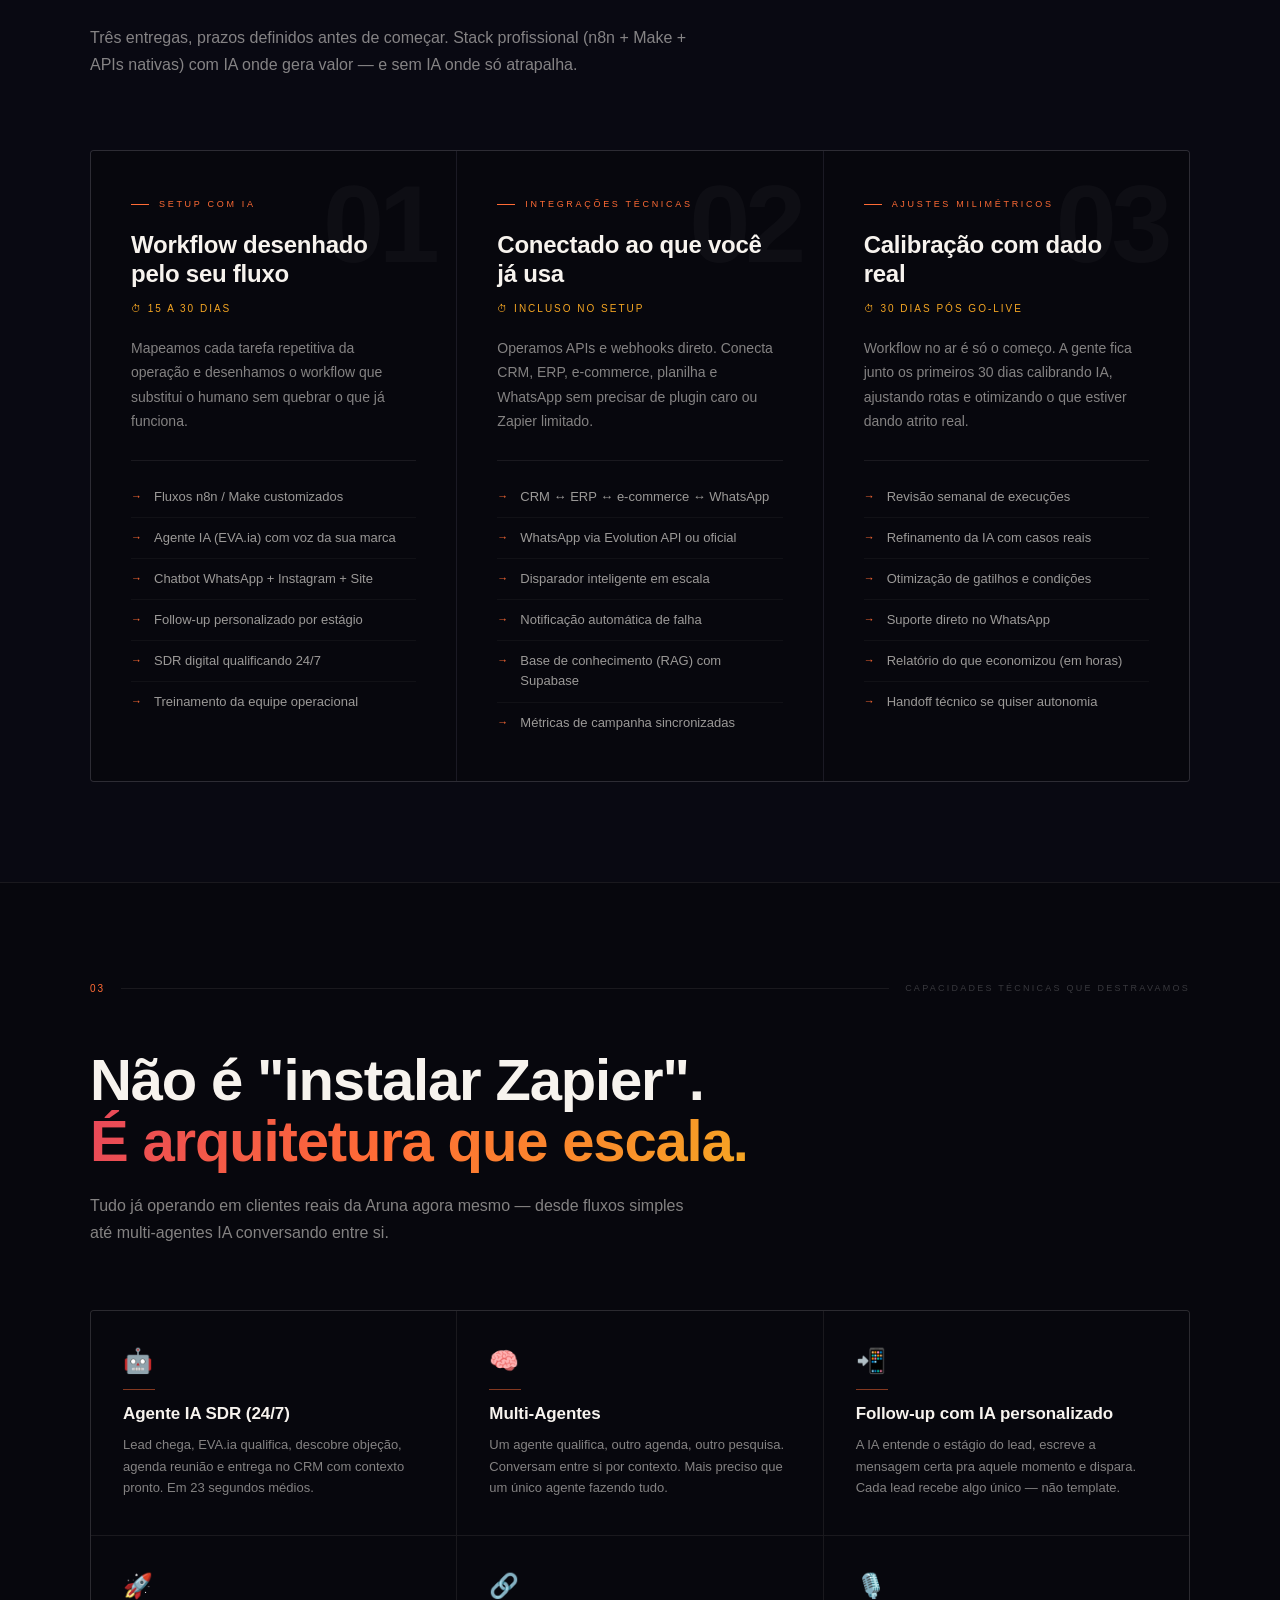
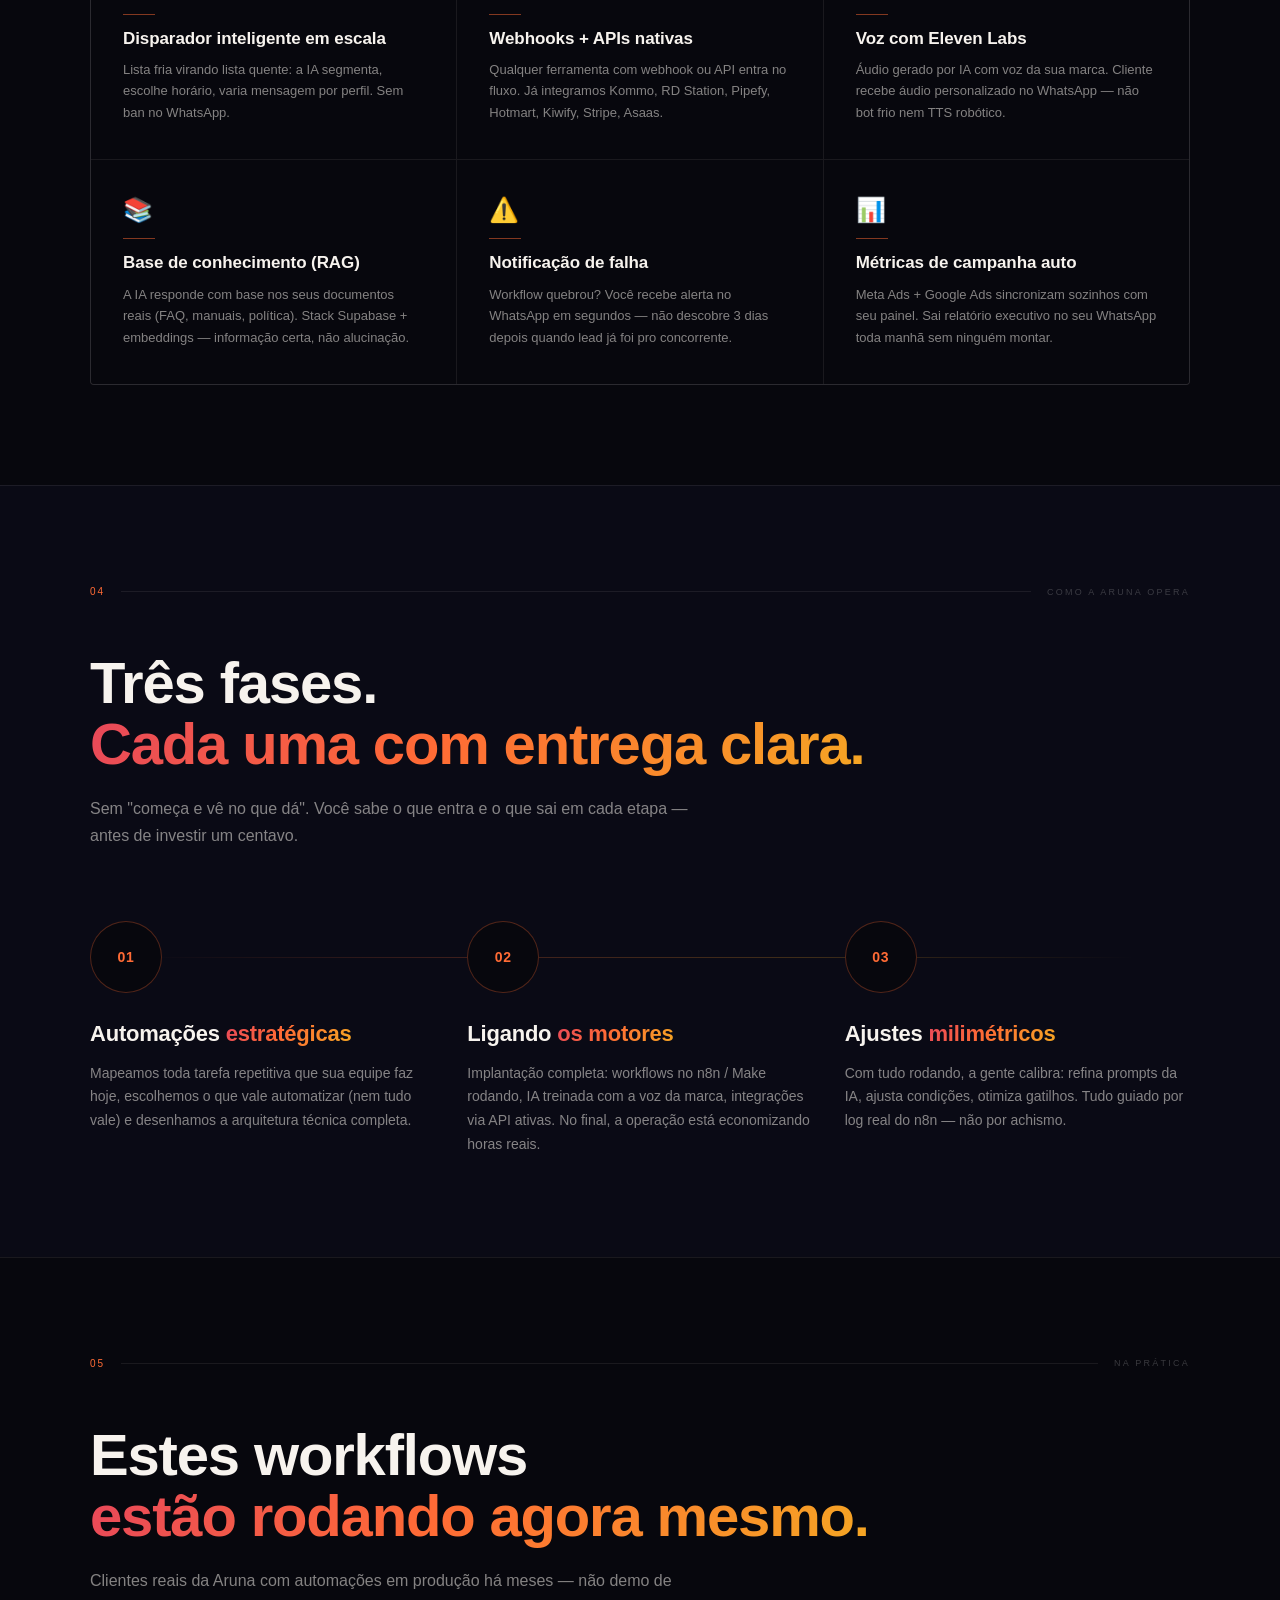
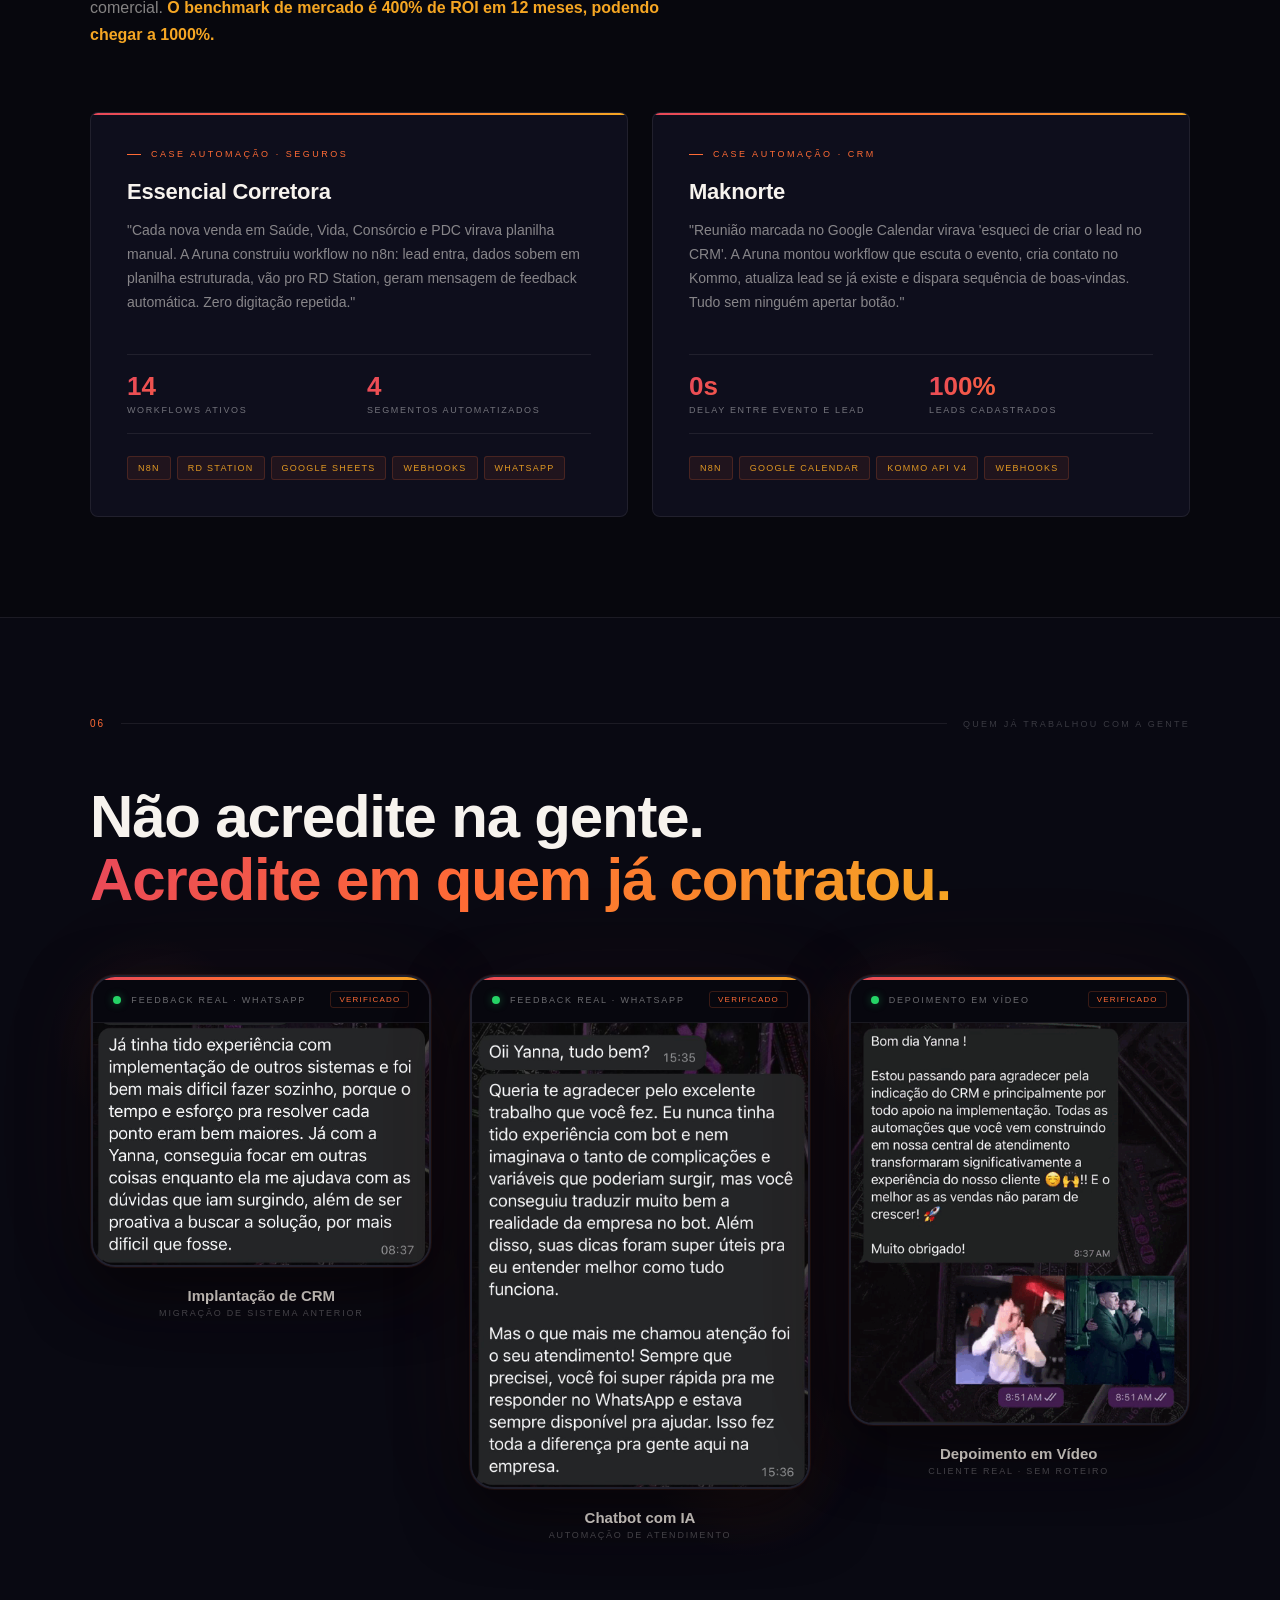
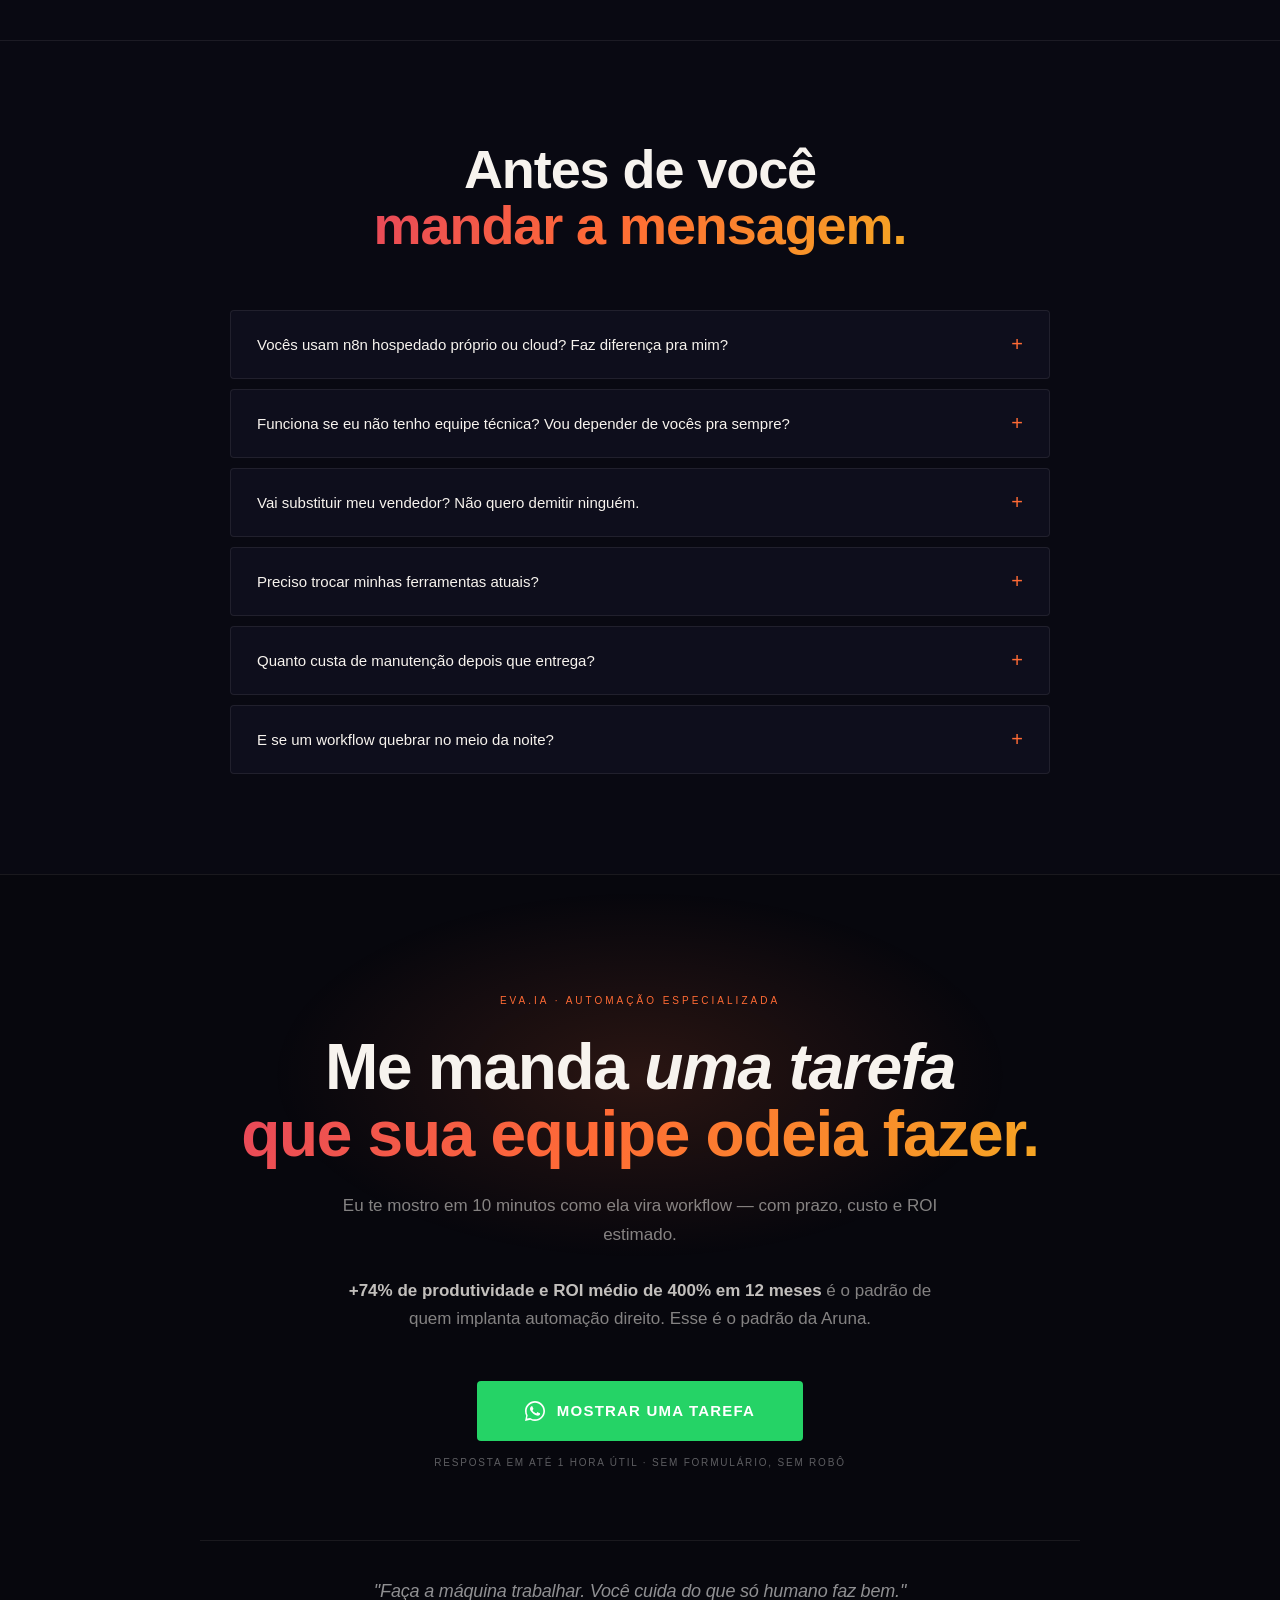
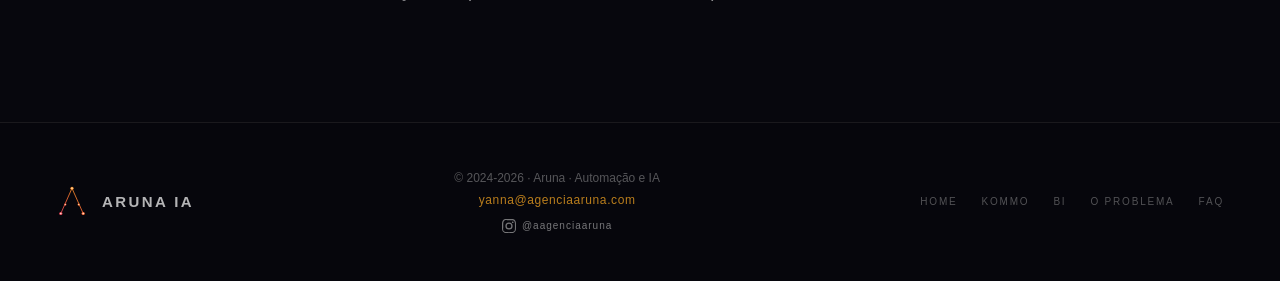
==== commit 252d119f: "Acerta logo Aruna: A sem barra horizontal e mantem 3 bolinhas no /os/ - Remove a linha horizontal ce" ====
--- a/automacao/index.html
+++ b/automacao/index.html
@@ -332,7 +332,6 @@
         </defs>
         <line x1="50" y1="7" x2="15" y2="86" stroke="url(#ng)" stroke-width="2.6" stroke-linecap="round"/>
         <line x1="50" y1="7" x2="85" y2="86" stroke="url(#ng)" stroke-width="2.6" stroke-linecap="round"/>
-        <line x1="29" y1="58" x2="71" y2="58" stroke="url(#ng)" stroke-width="2.6" stroke-linecap="round"/>
         <circle cx="50" cy="7"  r="5"   fill="url(#ng)"/><circle cx="50" cy="7"  r="2.2" fill="#FFF4DE"/>
         <circle cx="15" cy="86" r="5"   fill="url(#ng)"/><circle cx="15" cy="86" r="2.2" fill="#FFF4DE"/>
         <circle cx="85" cy="86" r="5"   fill="url(#ng)"/><circle cx="85" cy="86" r="2.2" fill="#FFF4DE"/>
@@ -1070,7 +1069,6 @@
         </defs>
         <line x1="50" y1="7" x2="15" y2="86" stroke="url(#fg)" stroke-width="2.6" stroke-linecap="round"/>
         <line x1="50" y1="7" x2="85" y2="86" stroke="url(#fg)" stroke-width="2.6" stroke-linecap="round"/>
-        <line x1="29" y1="58" x2="71" y2="58" stroke="url(#fg)" stroke-width="2.6" stroke-linecap="round"/>
         <circle cx="50" cy="7"  r="5"   fill="url(#fg)"/><circle cx="50" cy="7"  r="2.2" fill="#FFF4DE"/>
         <circle cx="15" cy="86" r="5"   fill="url(#fg)"/><circle cx="15" cy="86" r="2.2" fill="#FFF4DE"/>
         <circle cx="85" cy="86" r="5"   fill="url(#fg)"/><circle cx="85" cy="86" r="2.2" fill="#FFF4DE"/>
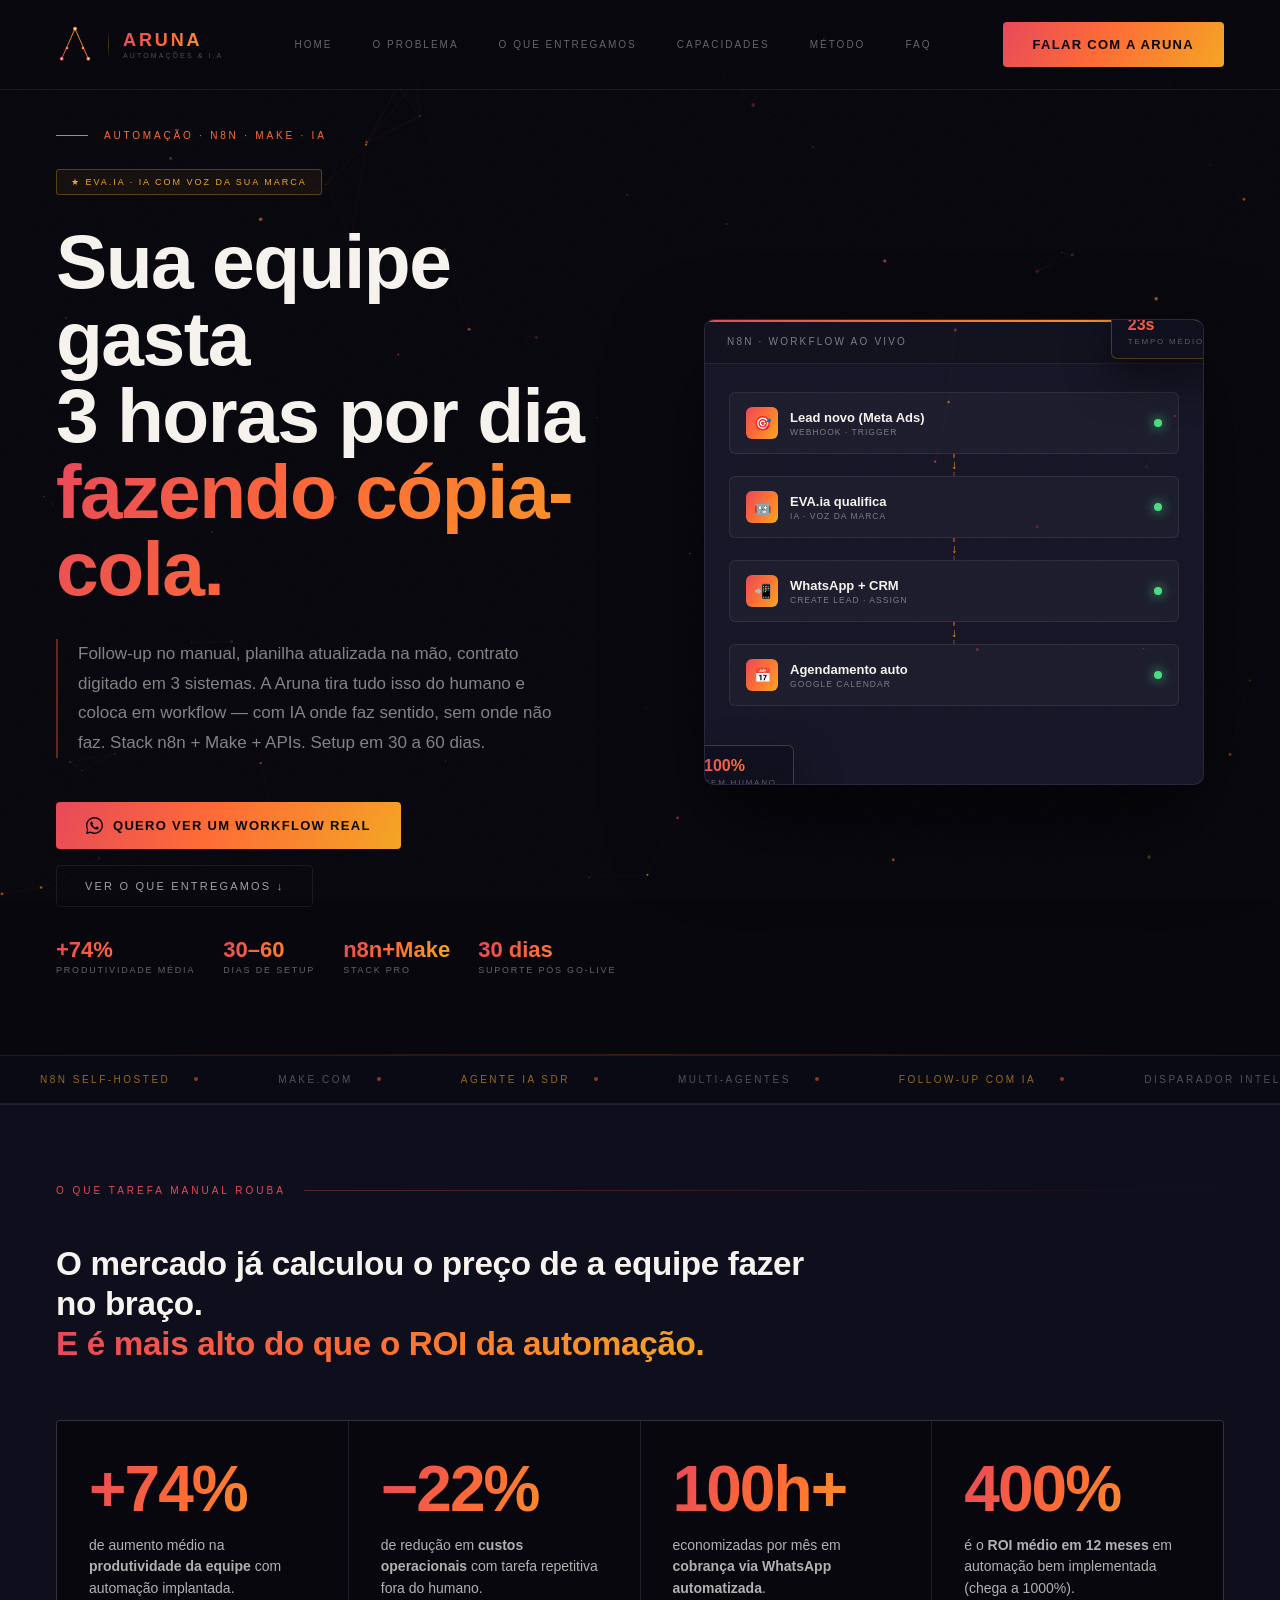
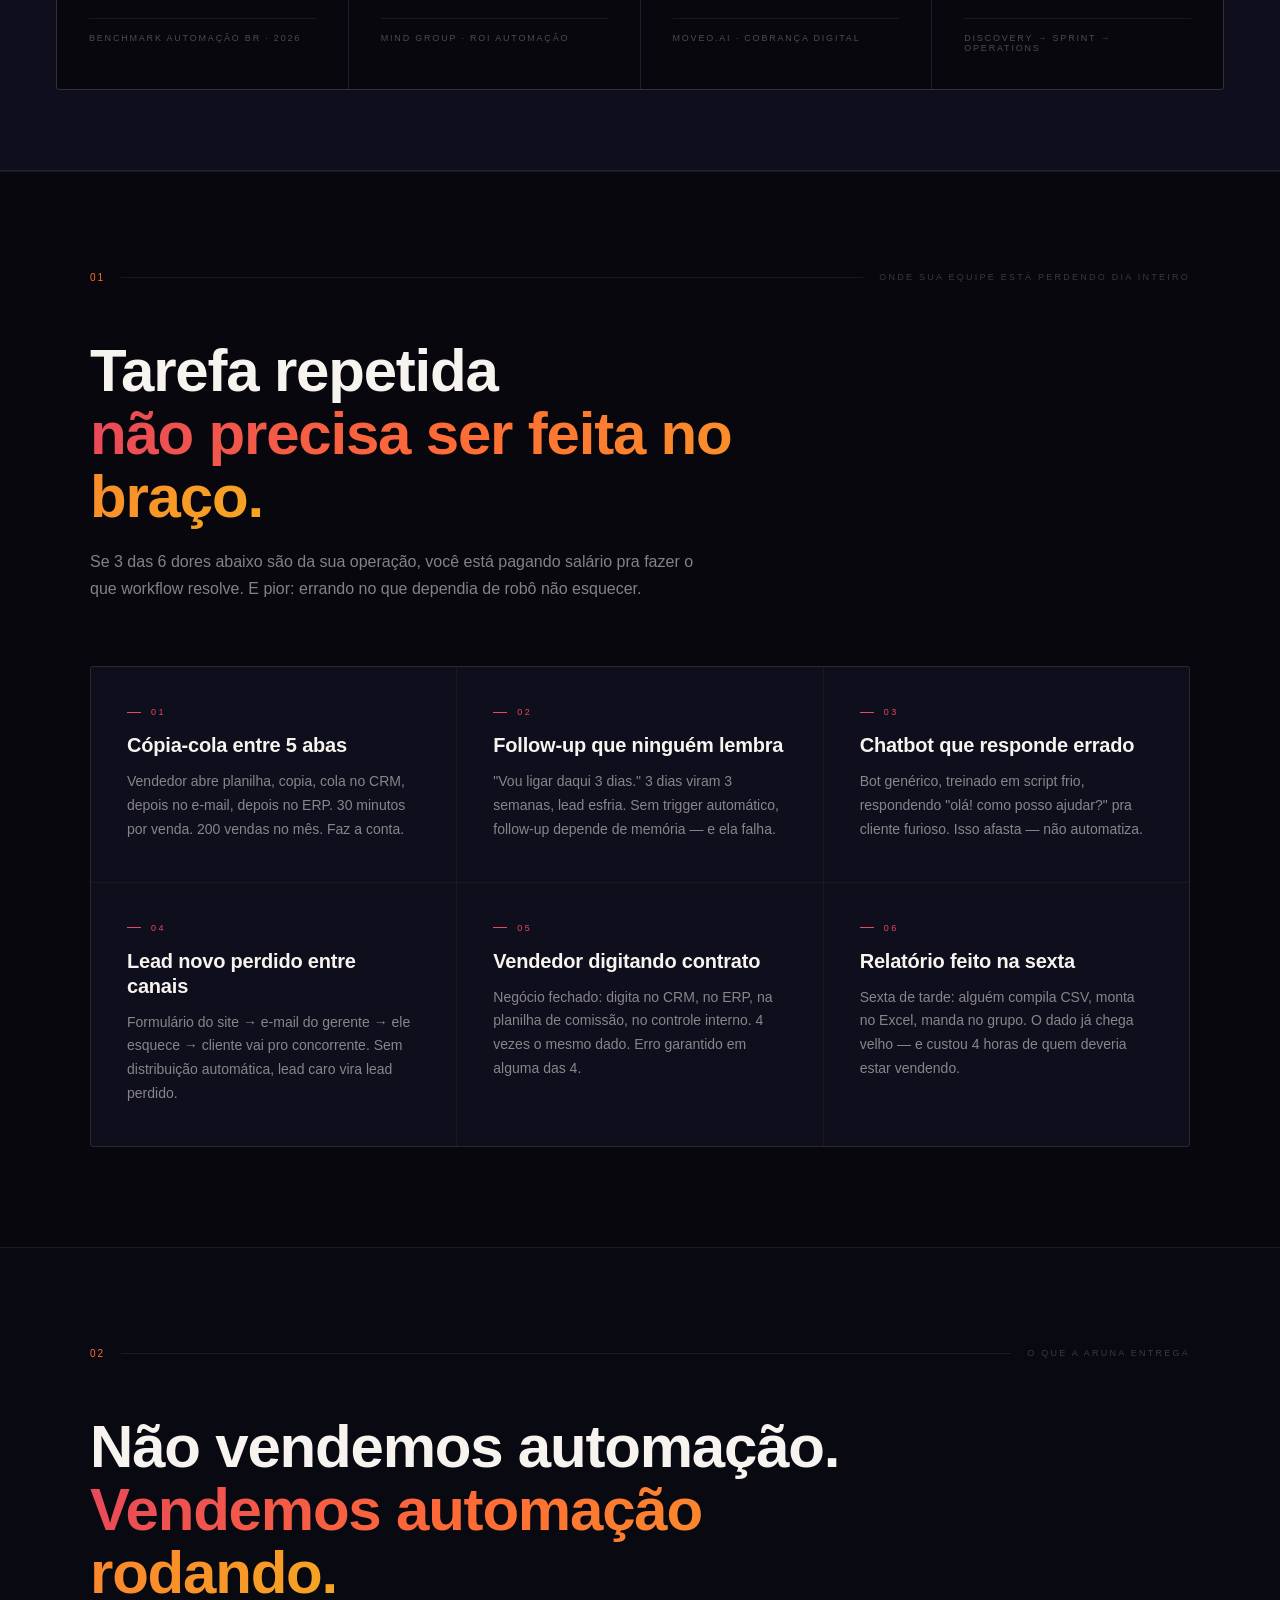
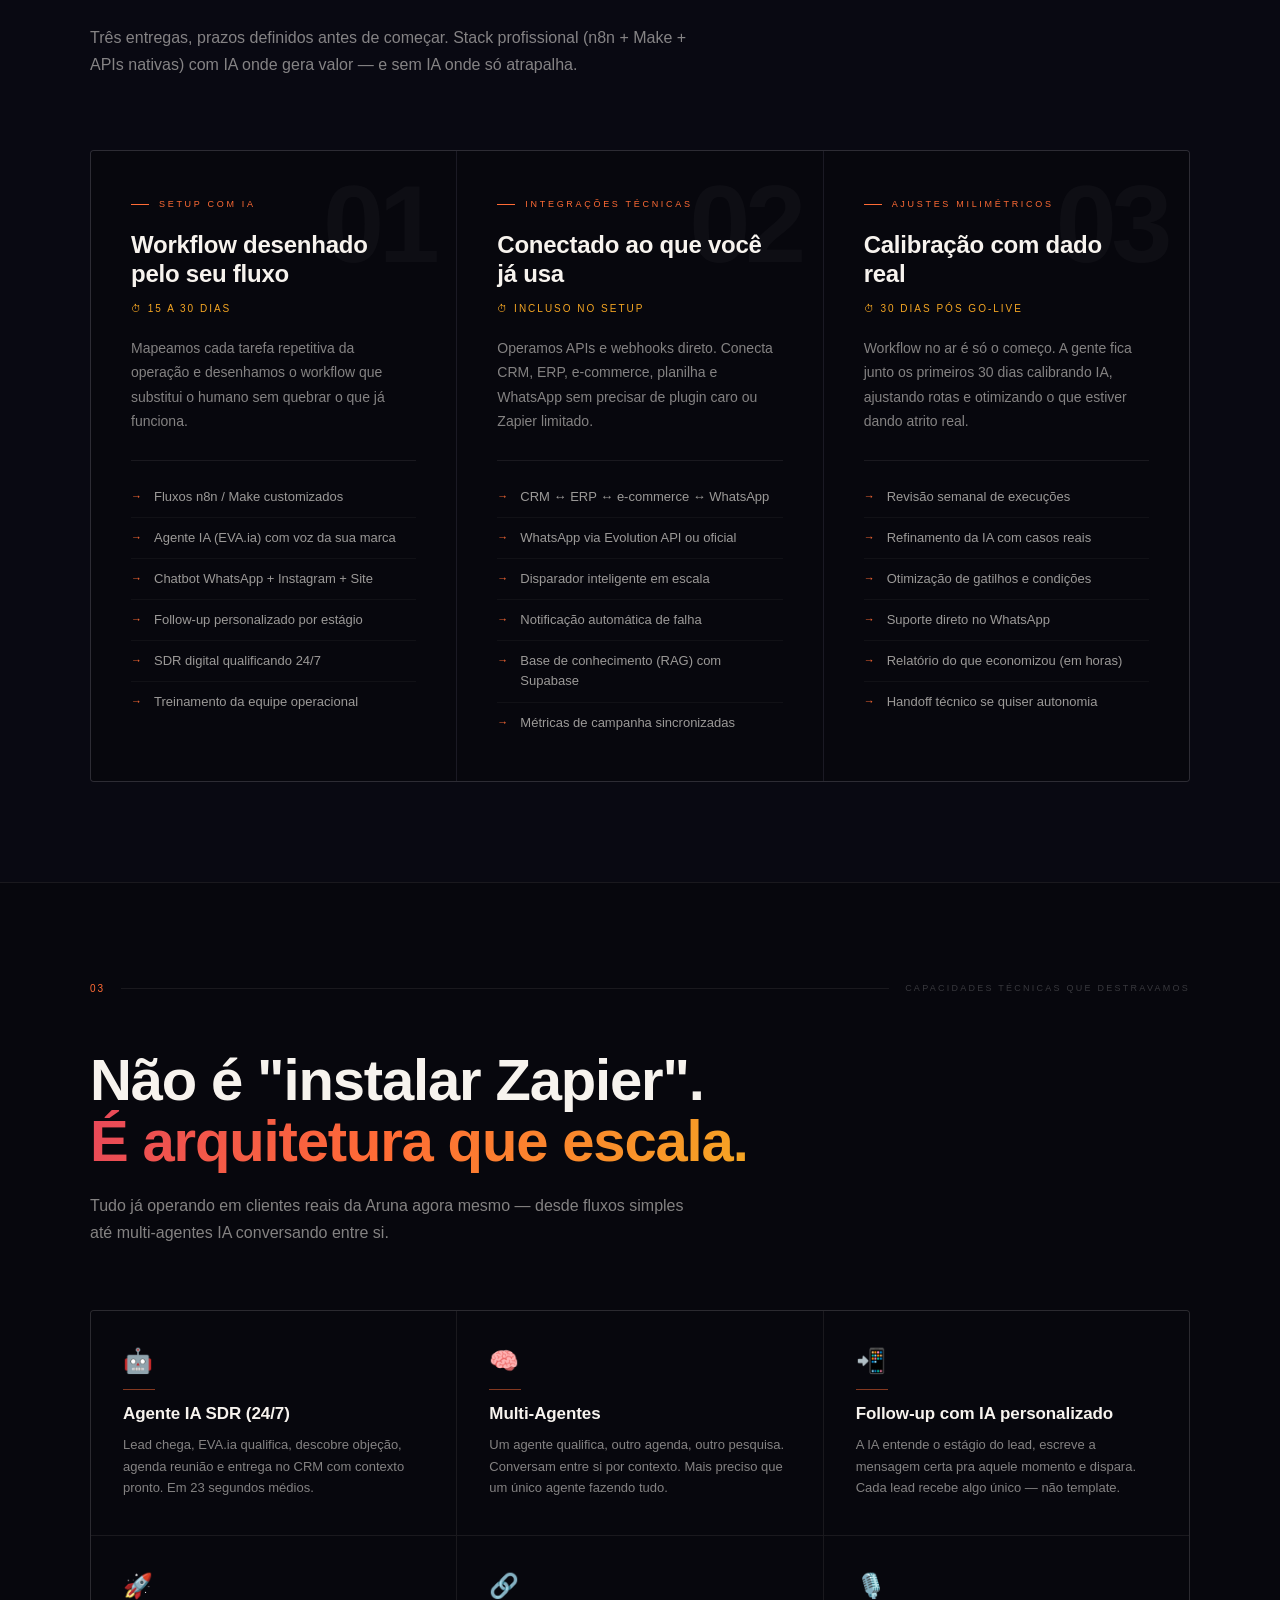
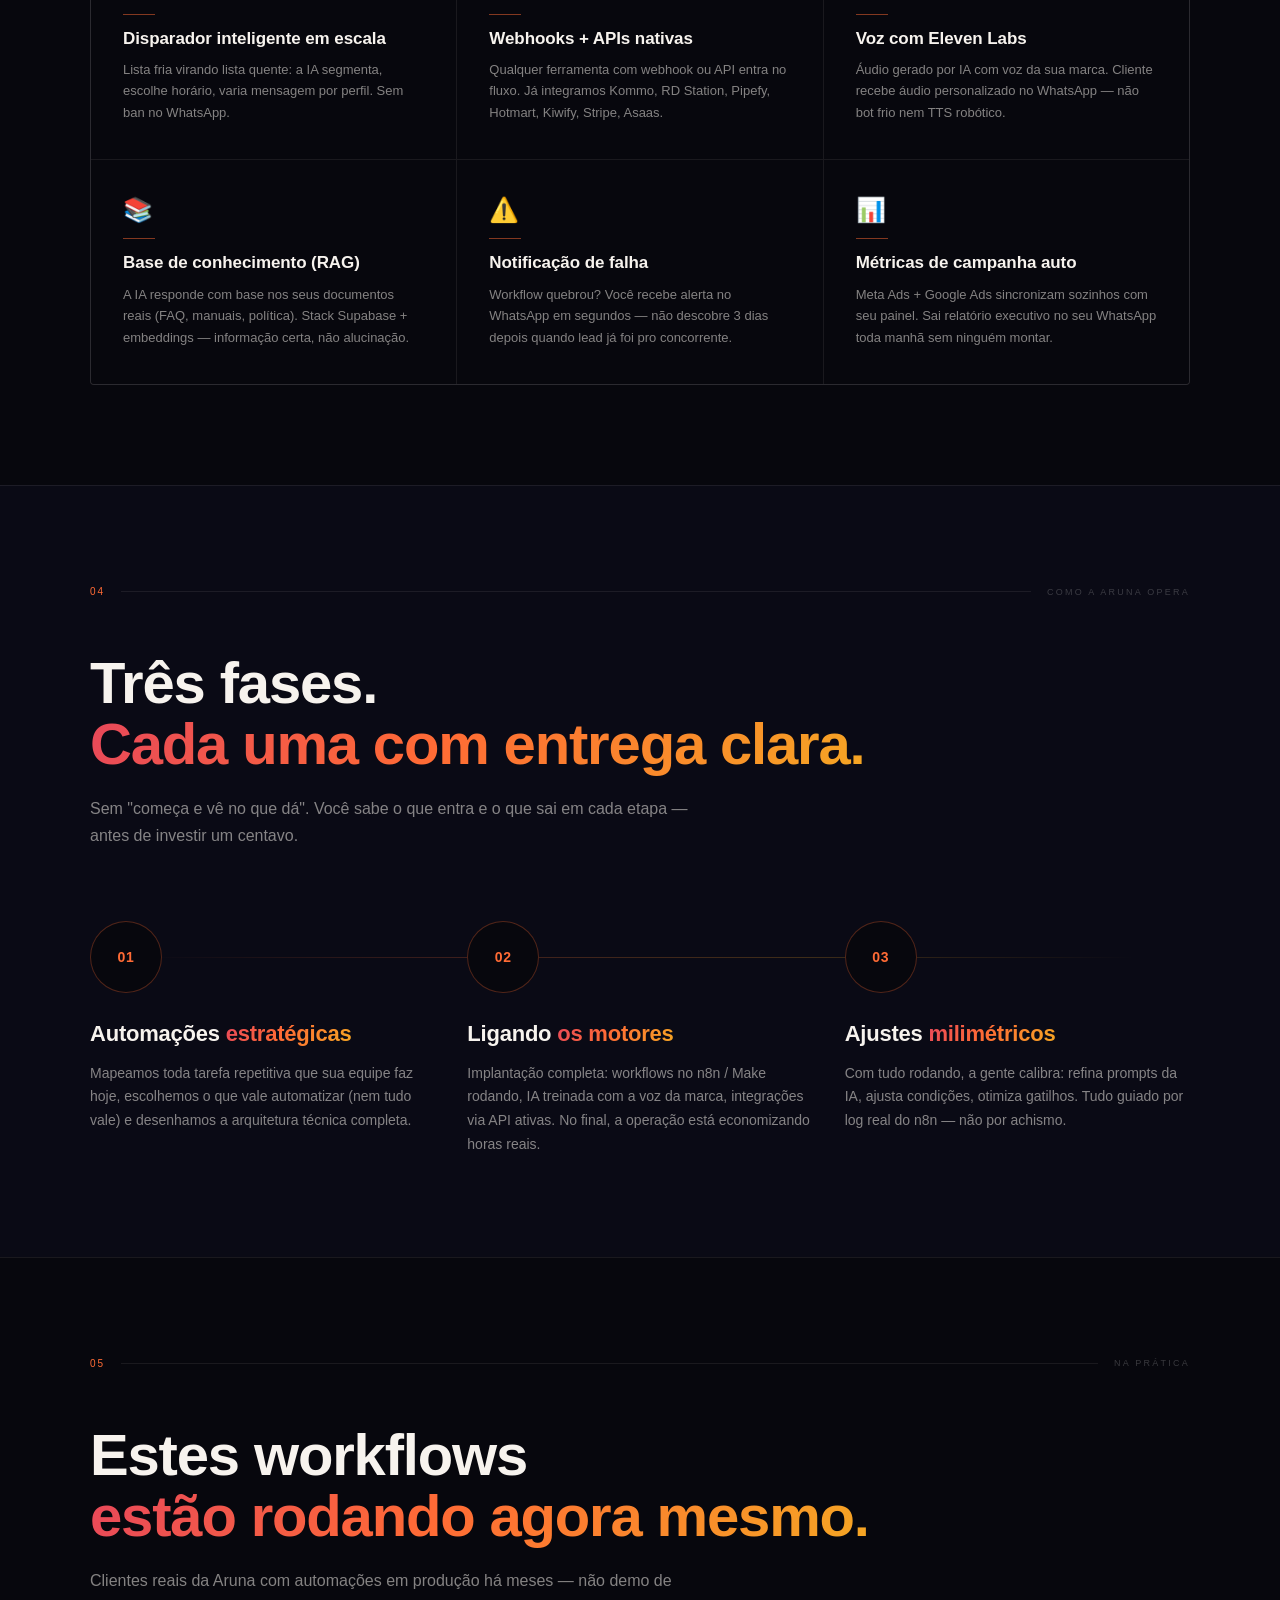
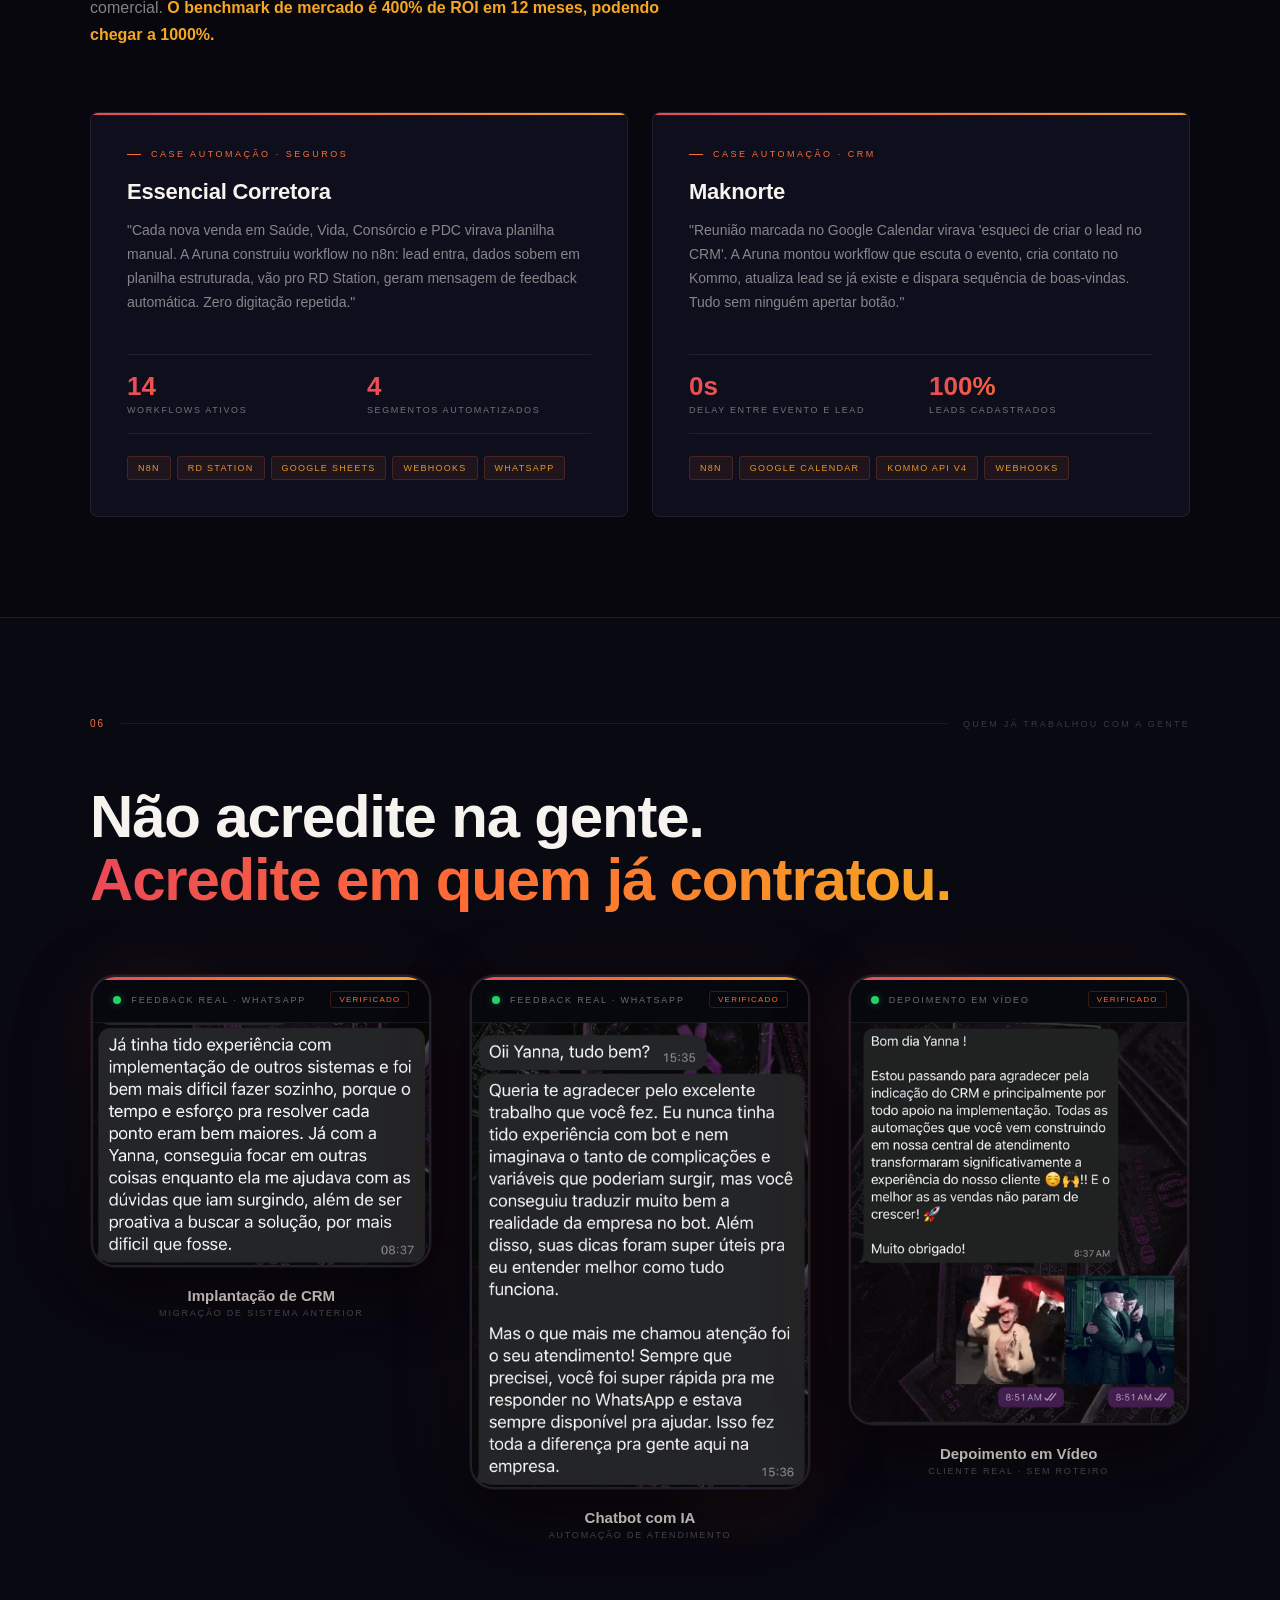
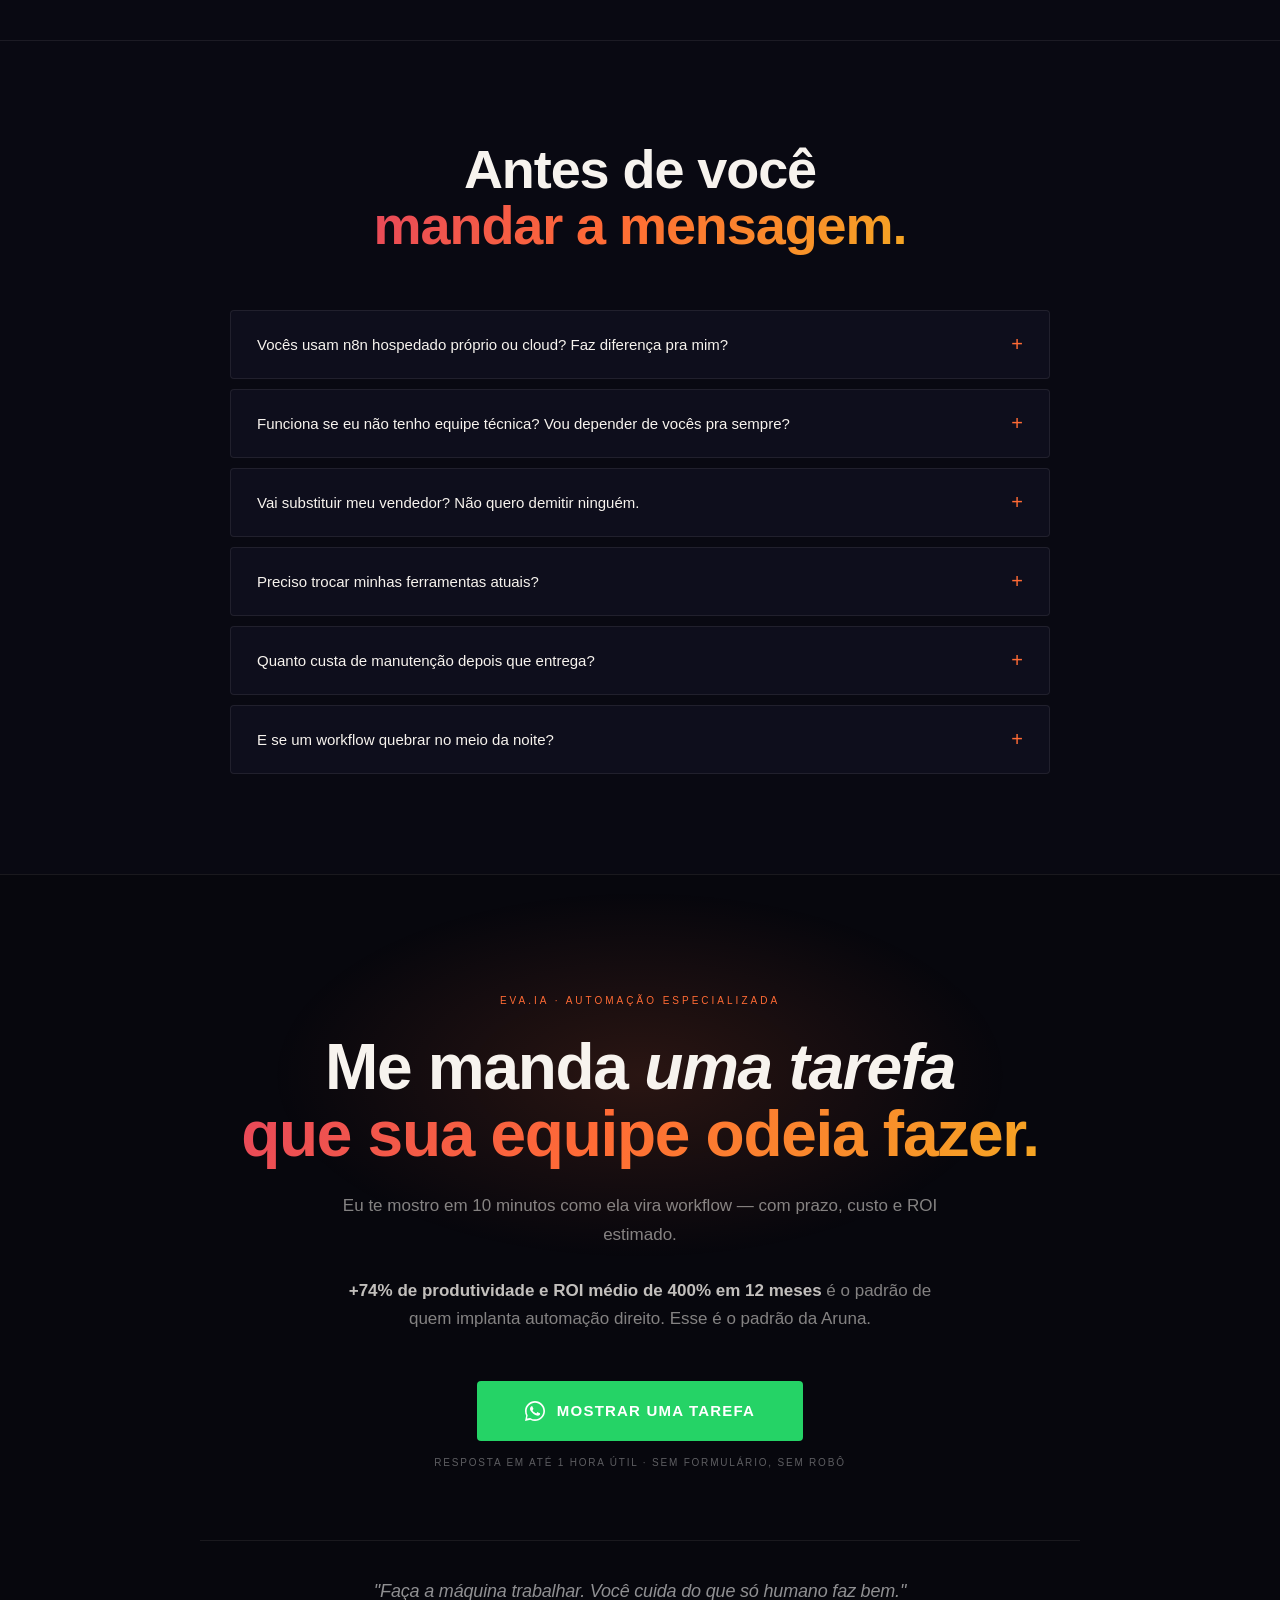
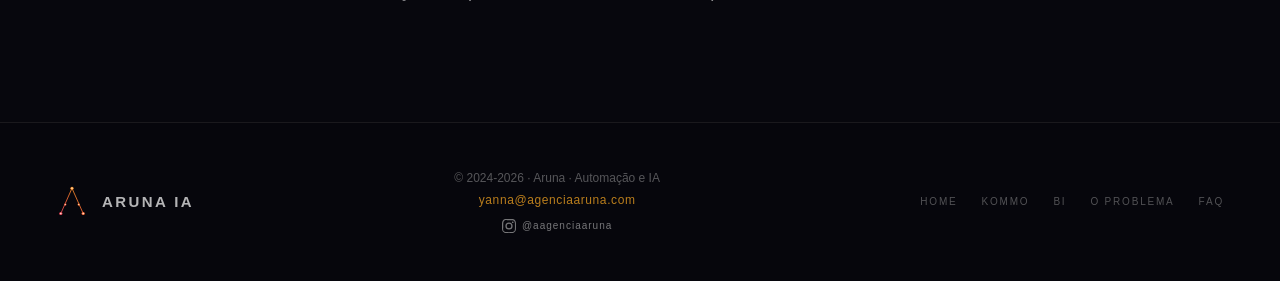
==== commit 5ef5ecc2: "Padroniza tagline da logo do canto: 'Automacoes & I.A' nas 4 landings Era diferente em cada pagina (" ====
--- a/automacao/index.html
+++ b/automacao/index.html
@@ -341,7 +341,7 @@
       <div class="nav-divider"></div>
       <div class="nav-wordmark">
         <div class="nav-name">ARUNA</div>
-        <div class="nav-tag">Automação · IA</div>
+        <div class="nav-tag">Automações & I.A</div>
       </div>
     </a>
     <div class="nav-links">
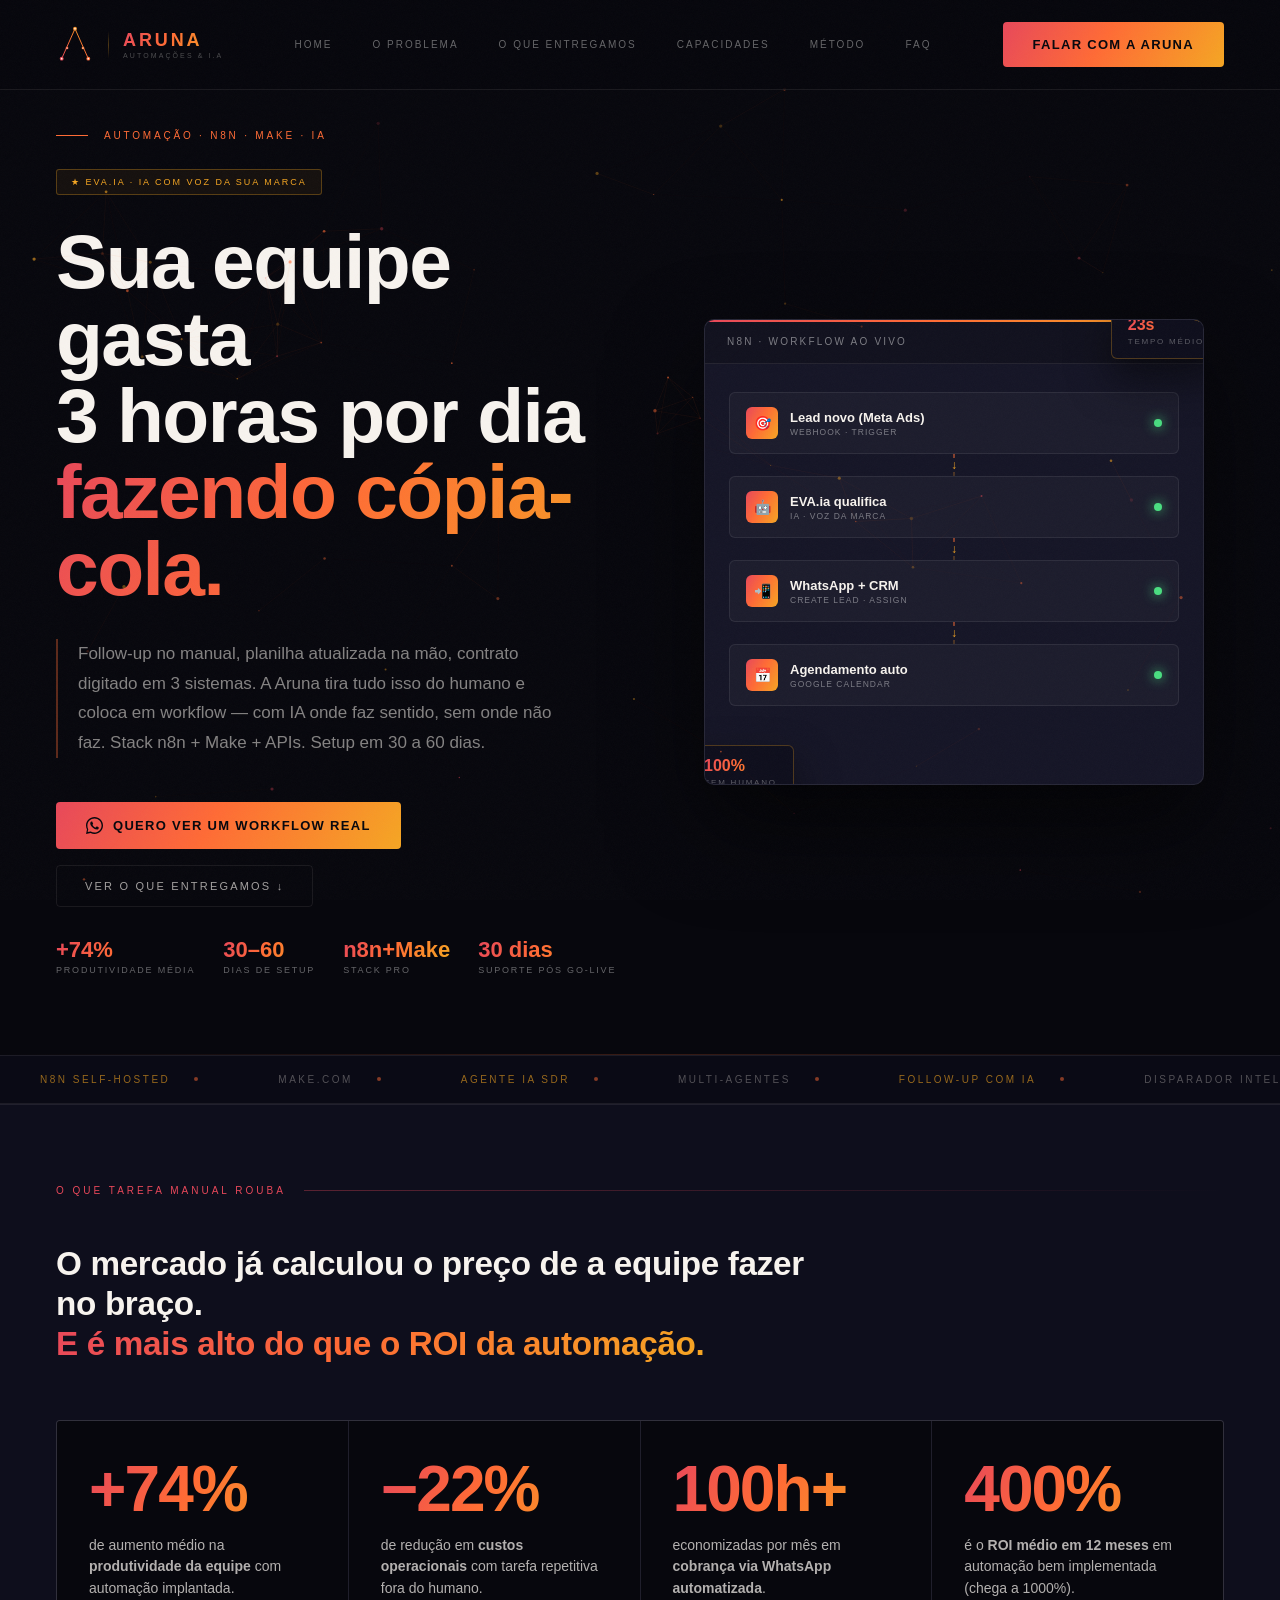
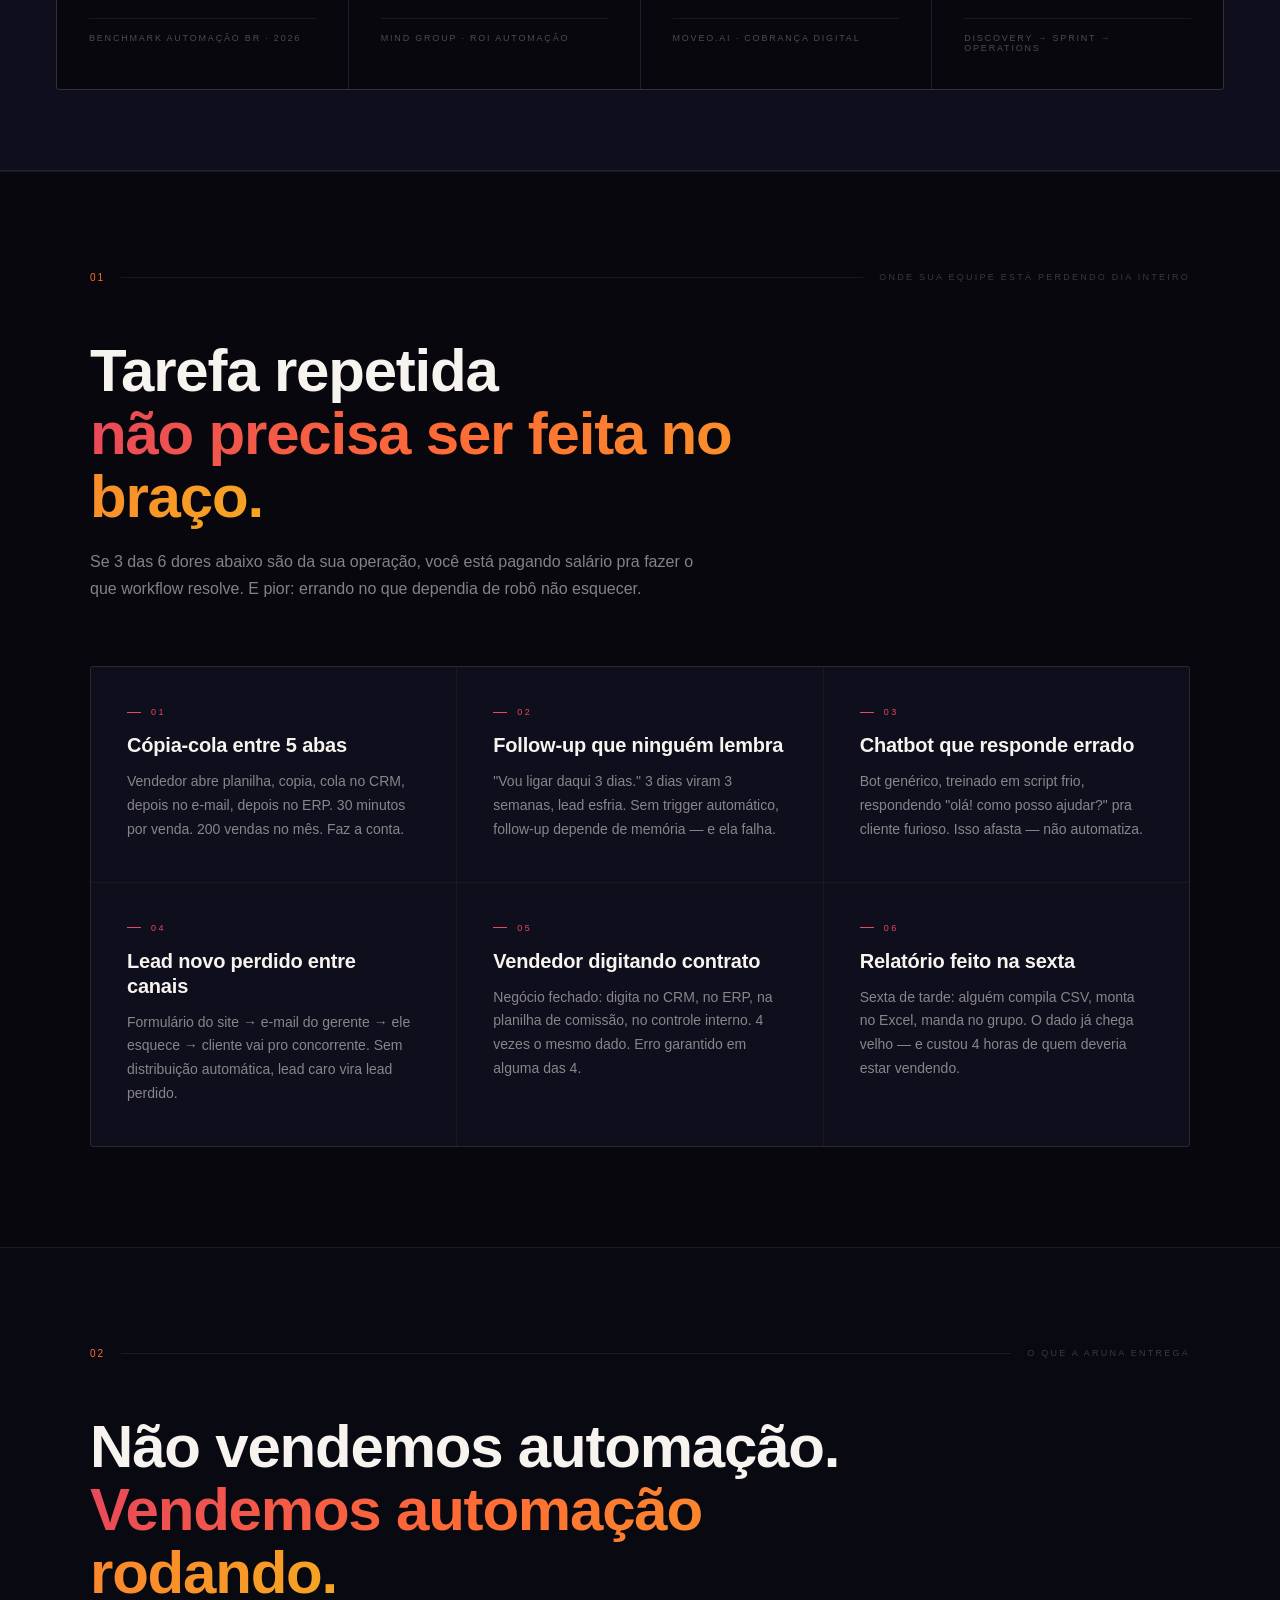
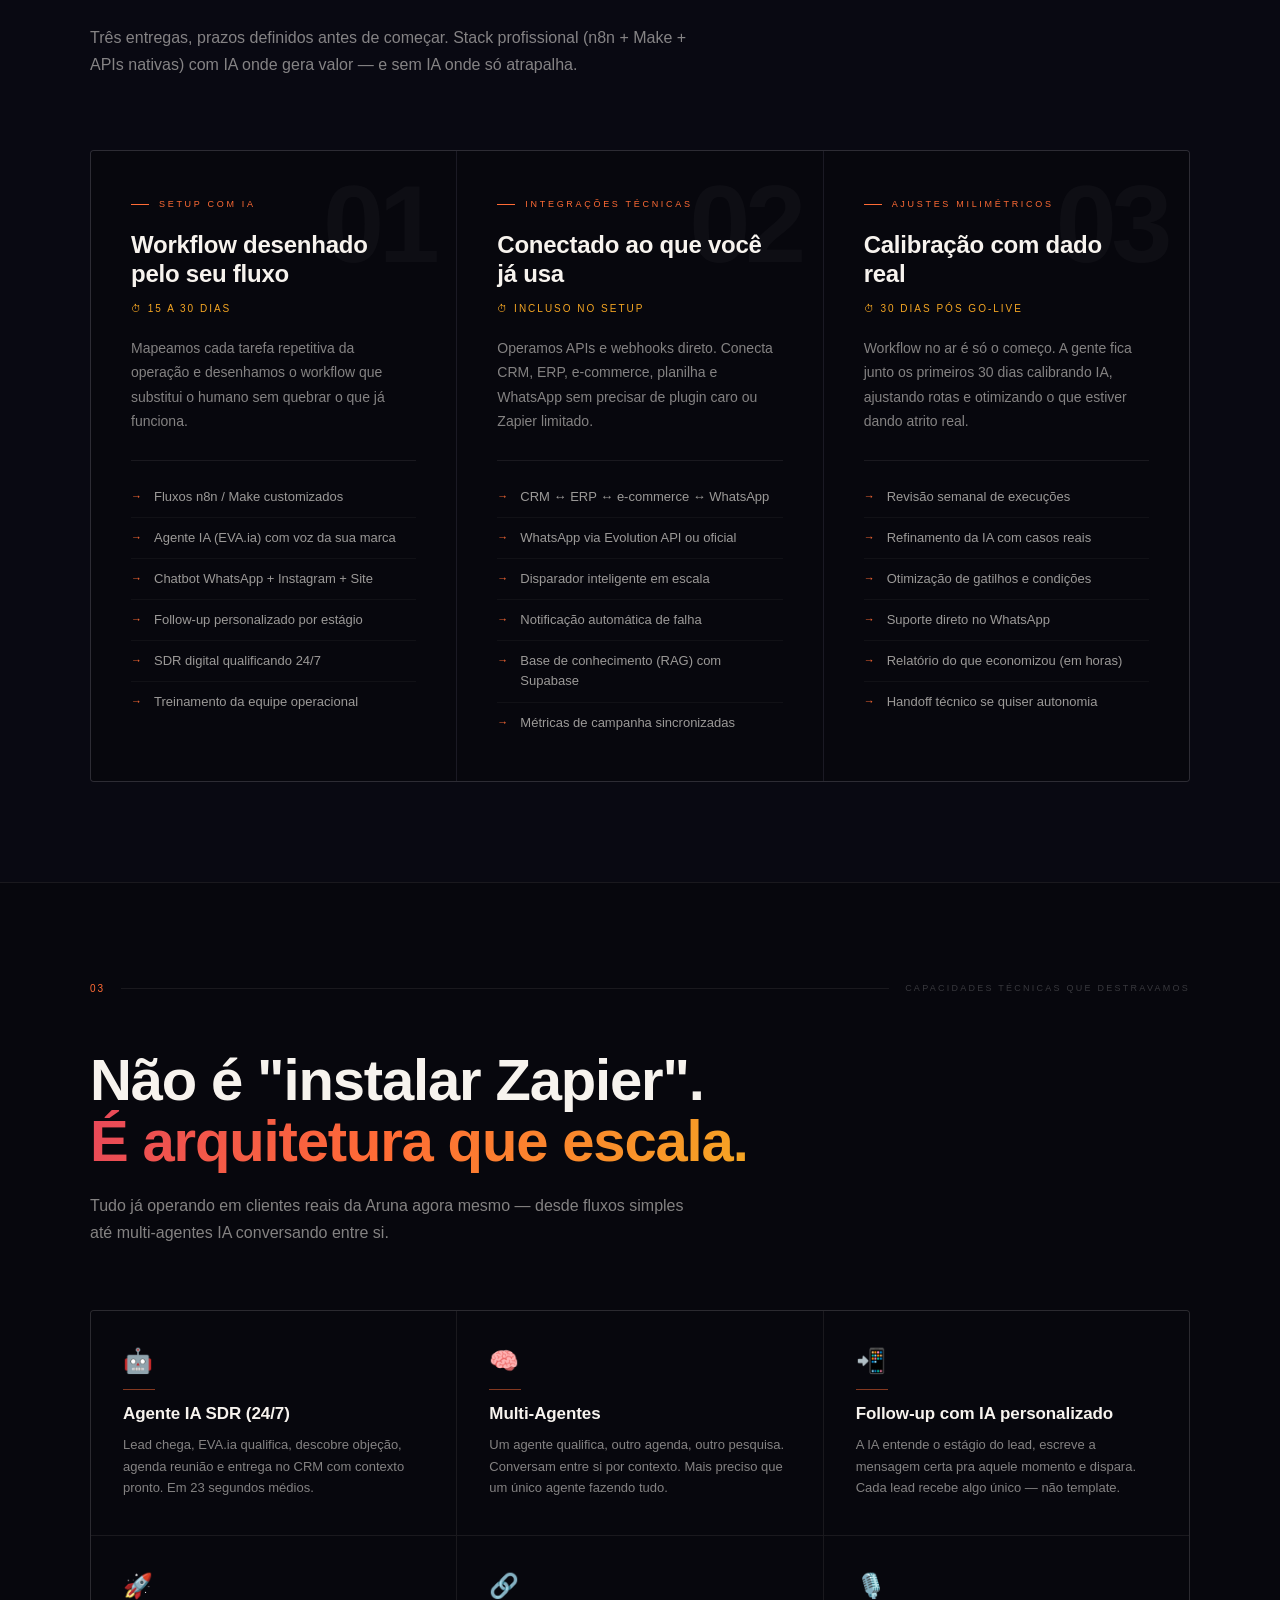
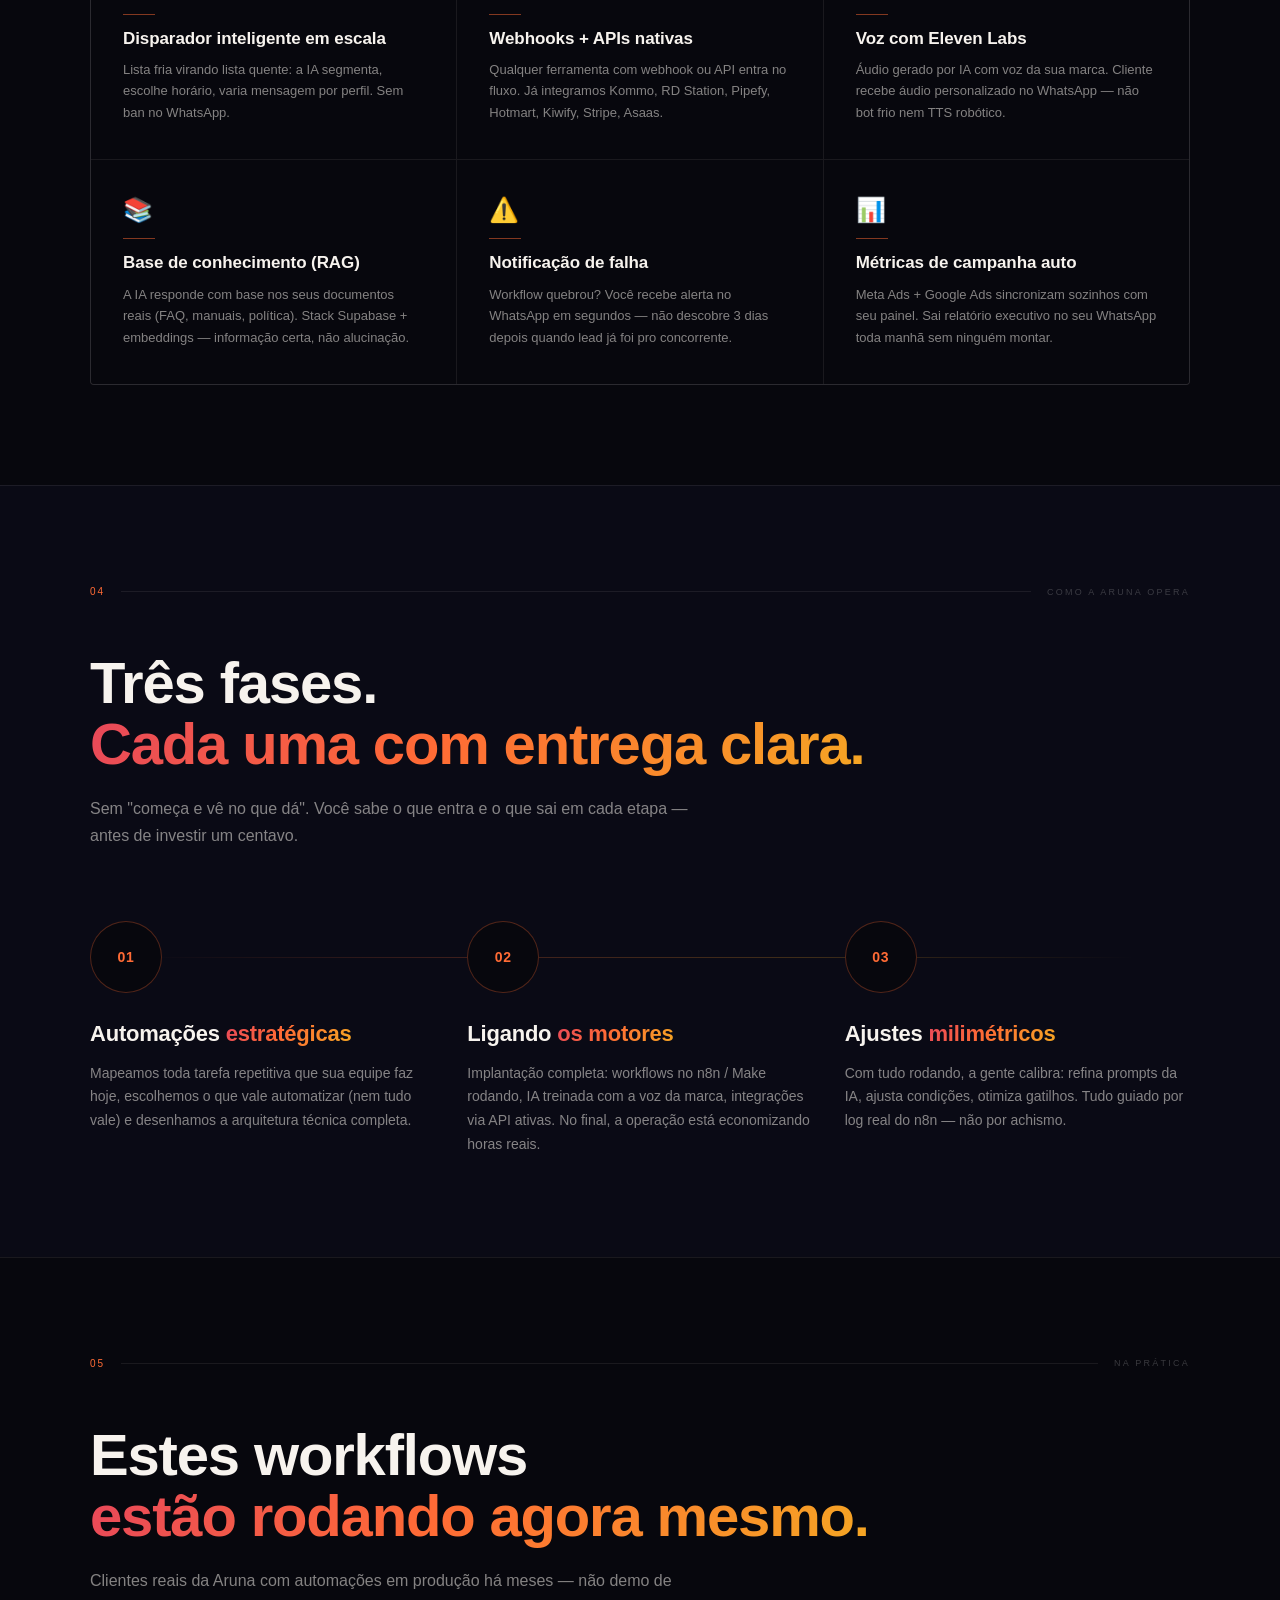
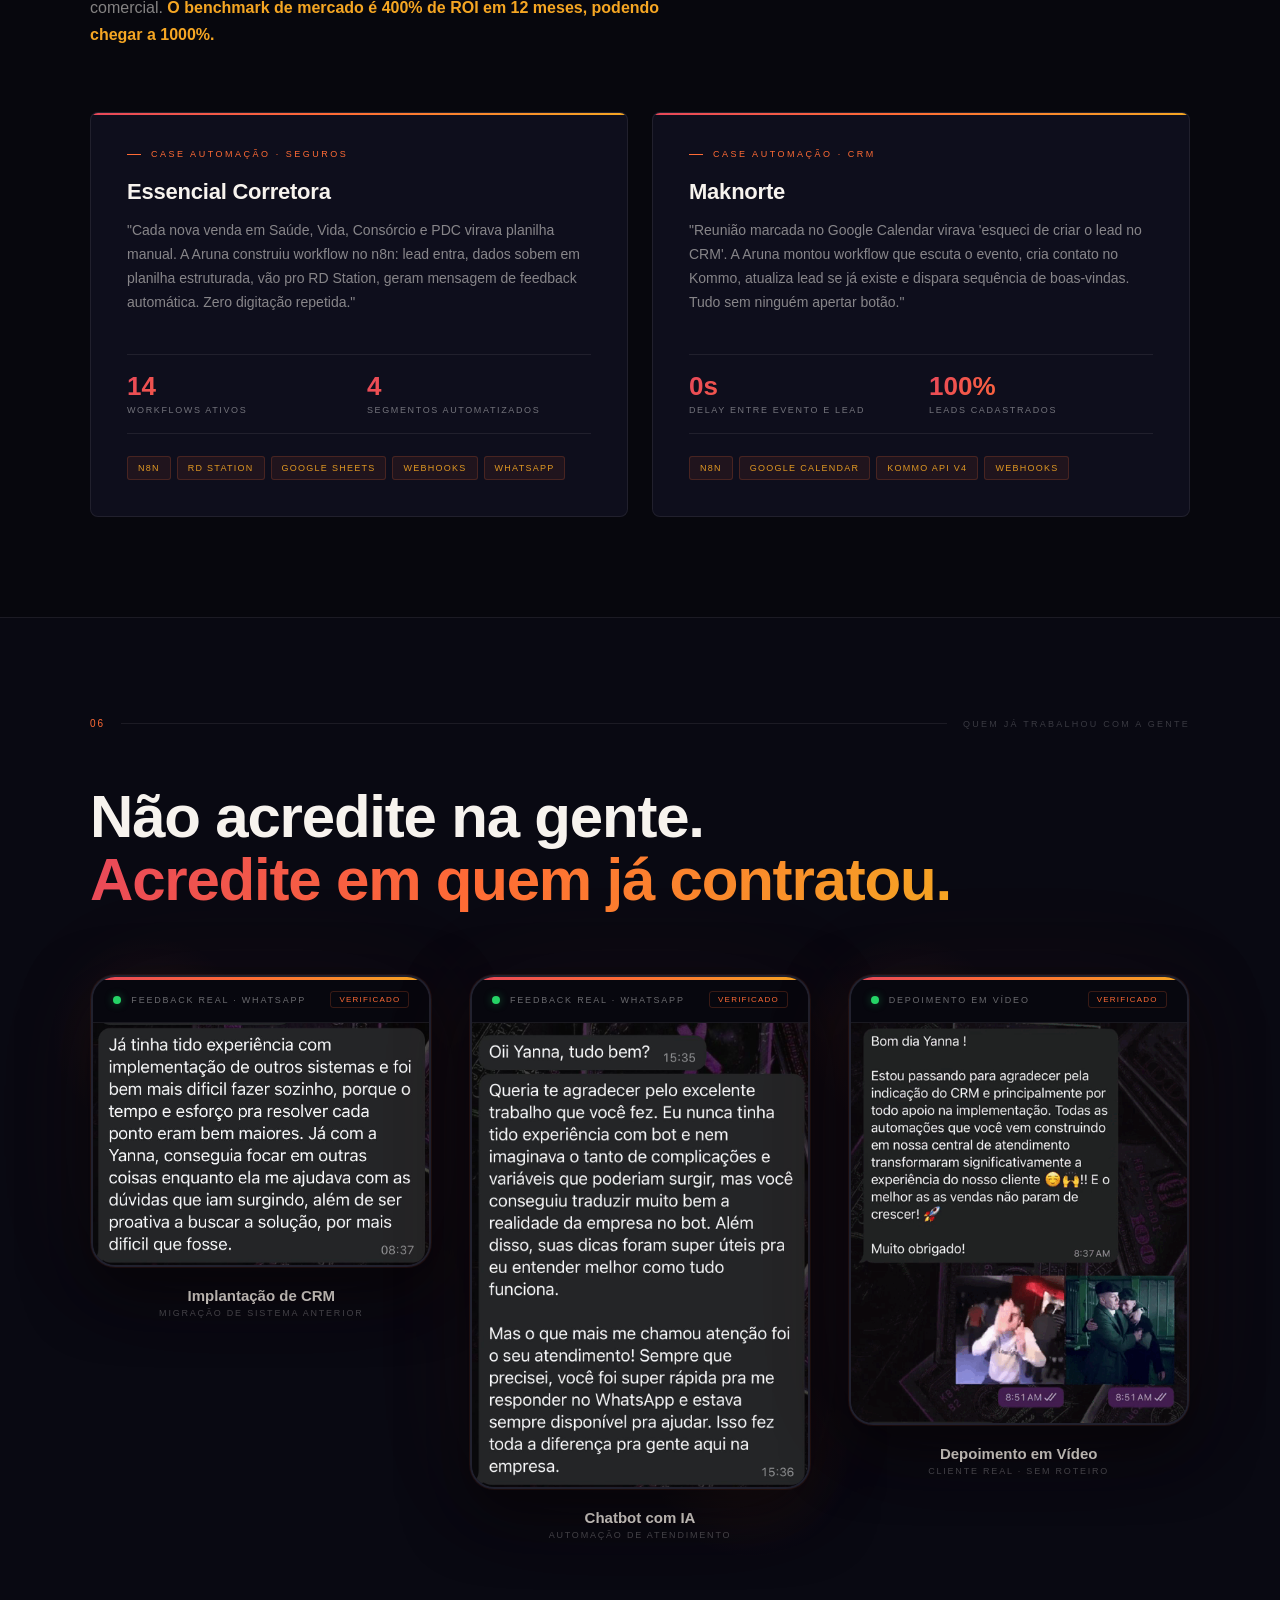
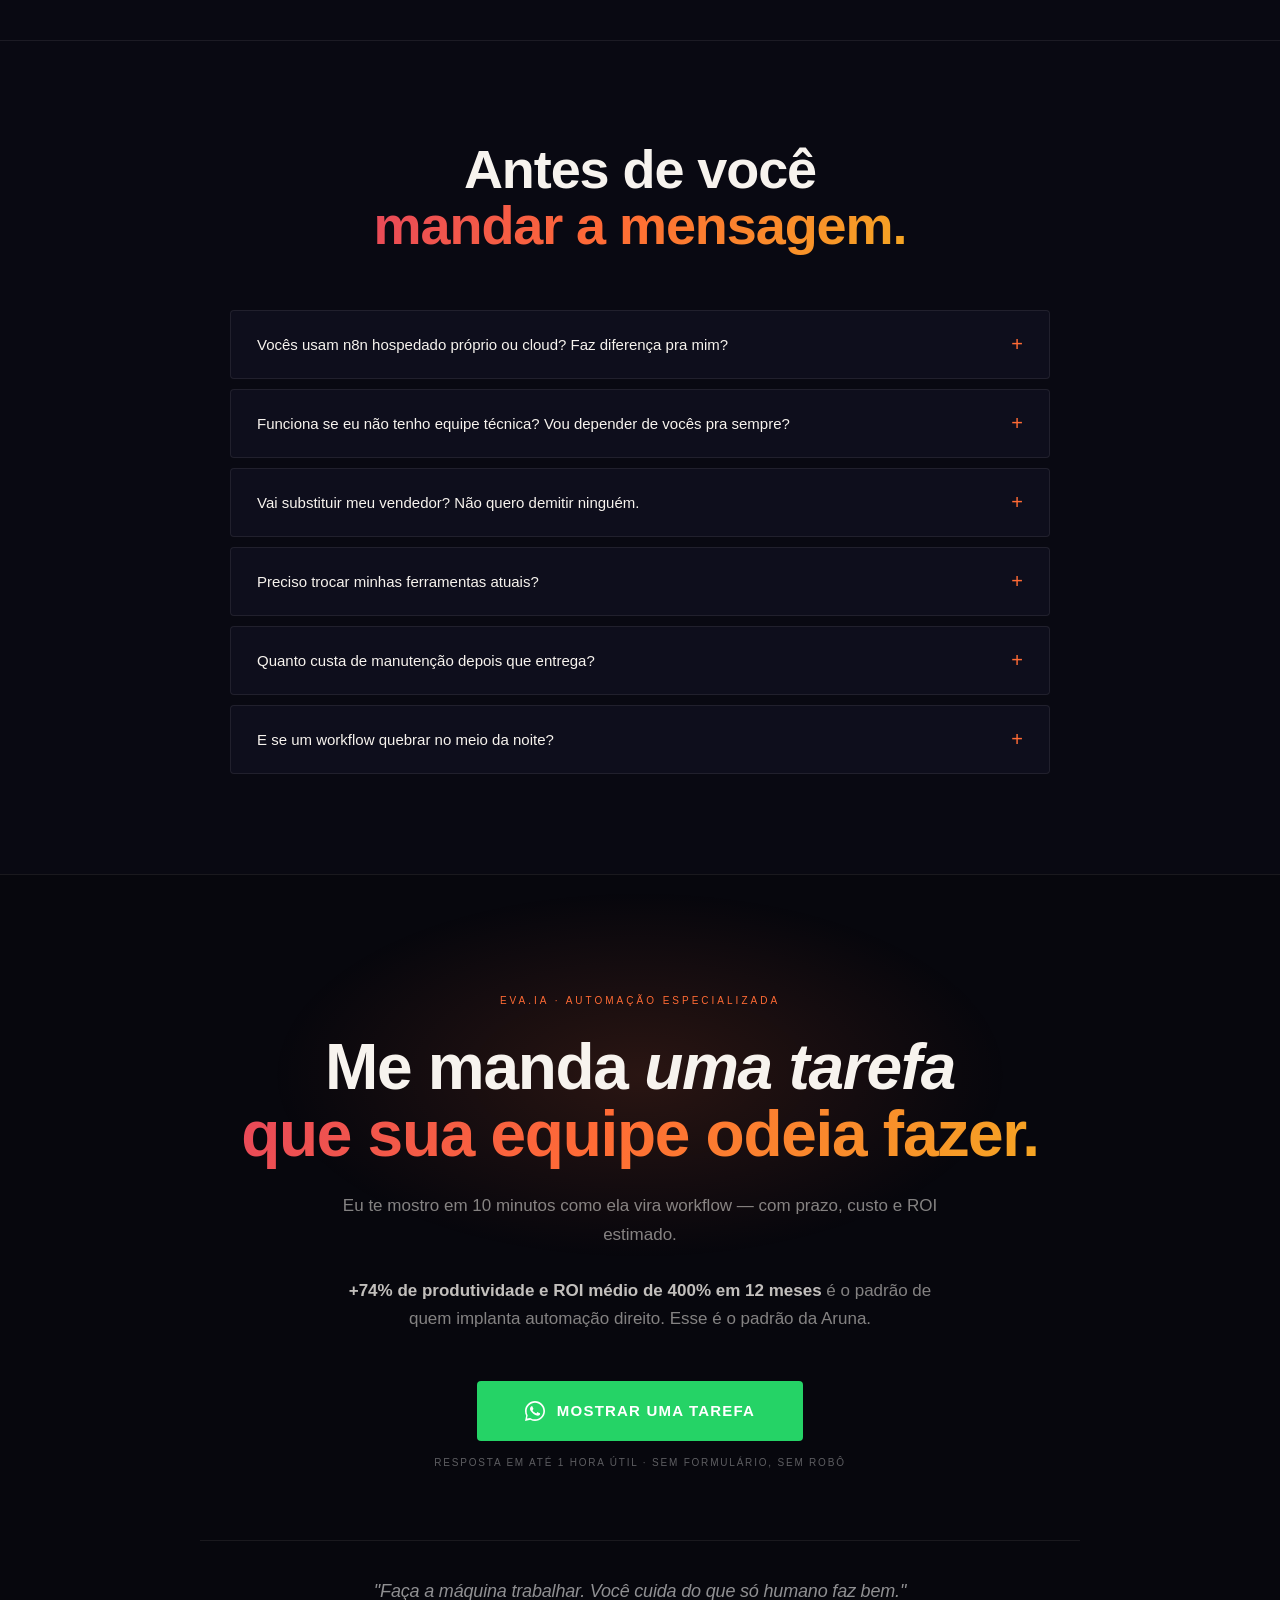
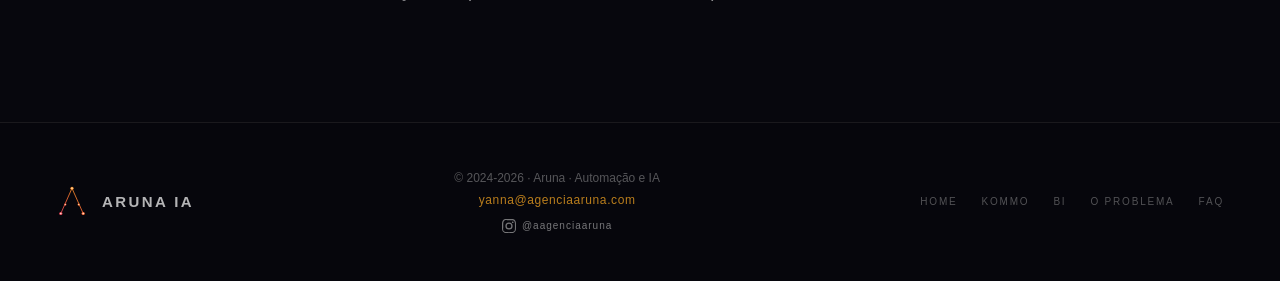
==== commit 2535edff: "Landing nova do Aruna OS e número novo da Aruna - página reconstruída: 12 seções, hero centralizado," ====
--- a/automacao/index.html
+++ b/automacao/index.html
@@ -314,6 +314,9 @@
     @media (max-width: 900px) { .testimonials { padding: 80px 32px; } .testimonials-grid { grid-template-columns: 1fr 1fr; gap: 24px; } }
     @media (max-width: 600px) { .testimonials-grid { grid-template-columns: 1fr; } }
   </style>
+
+  <!-- Aruna Tracking Client (captura click IDs + redirecionador WhatsApp) -->
+  <script src="https://aruna-atendimento.yanna-barbara.workers.dev/track.js" defer></script>
 </head>
 <body>
   <!-- Google Tag Manager (noscript) Aruna -->
